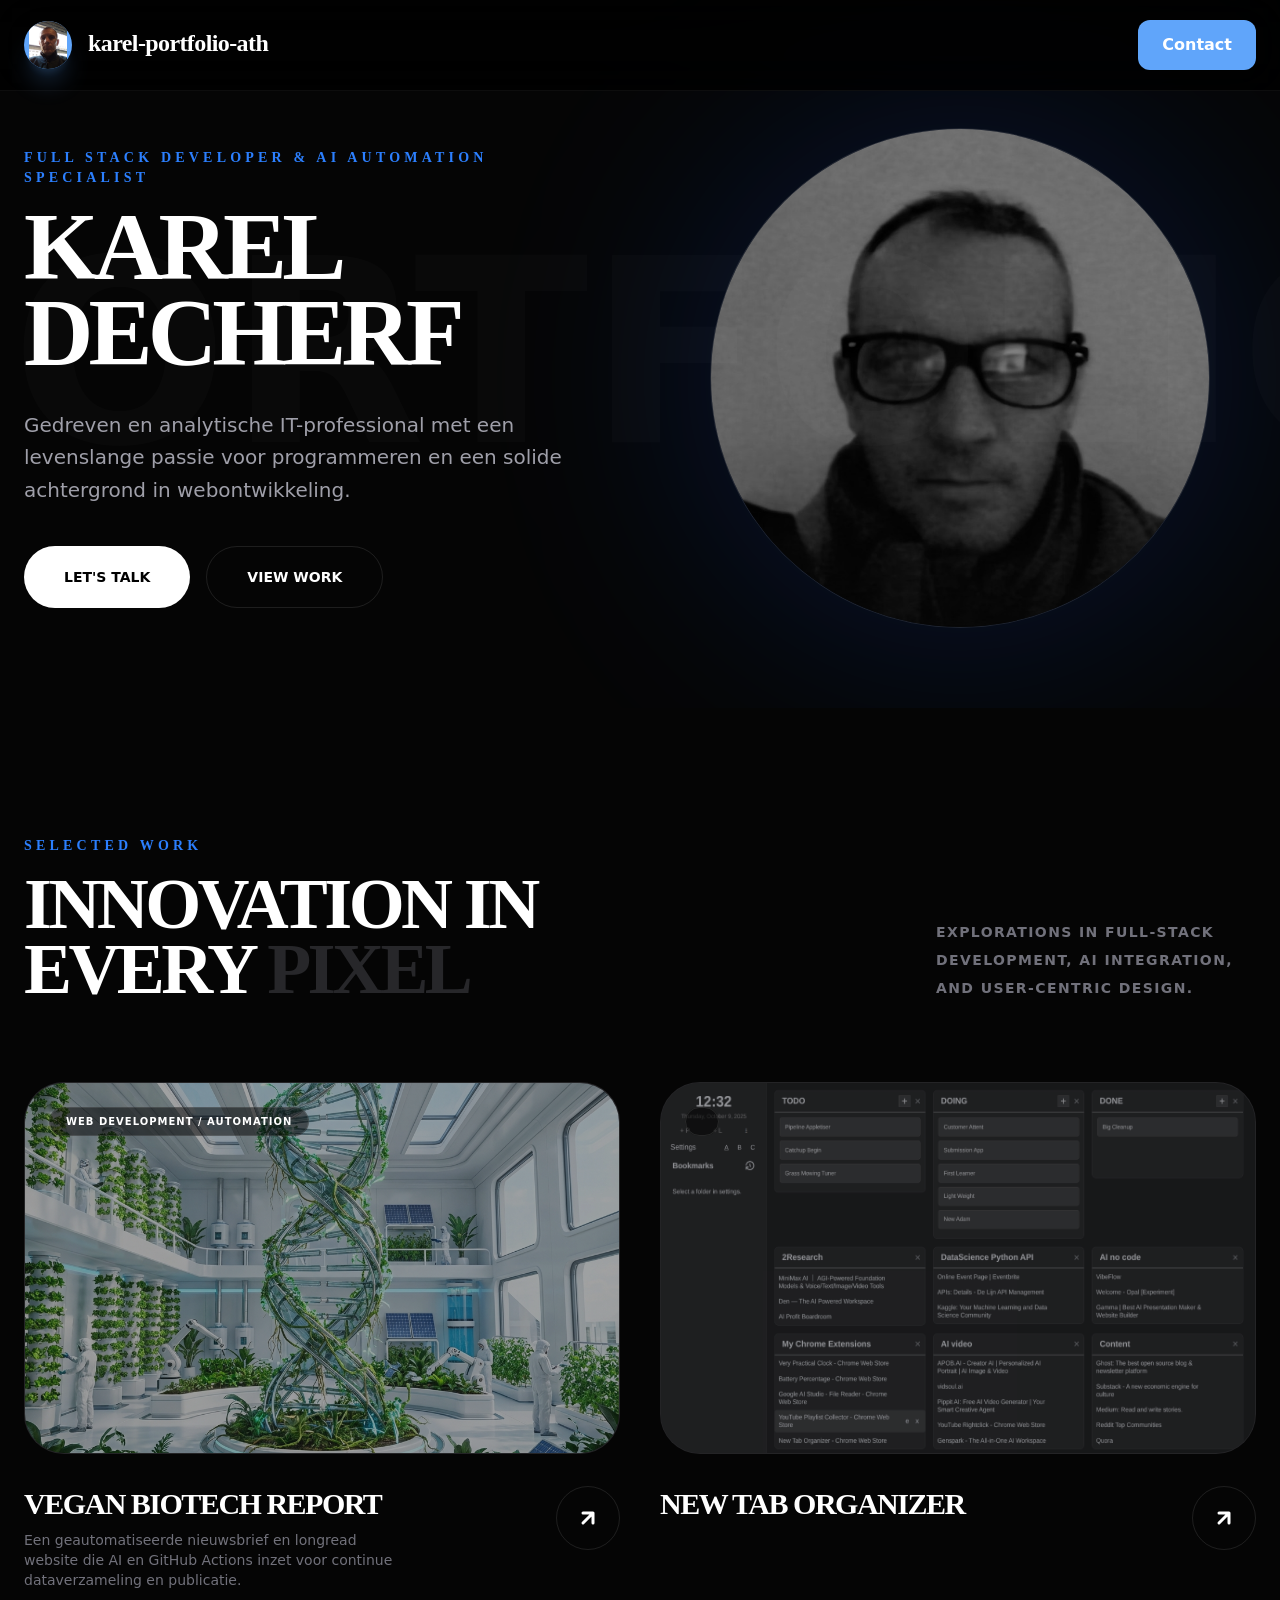
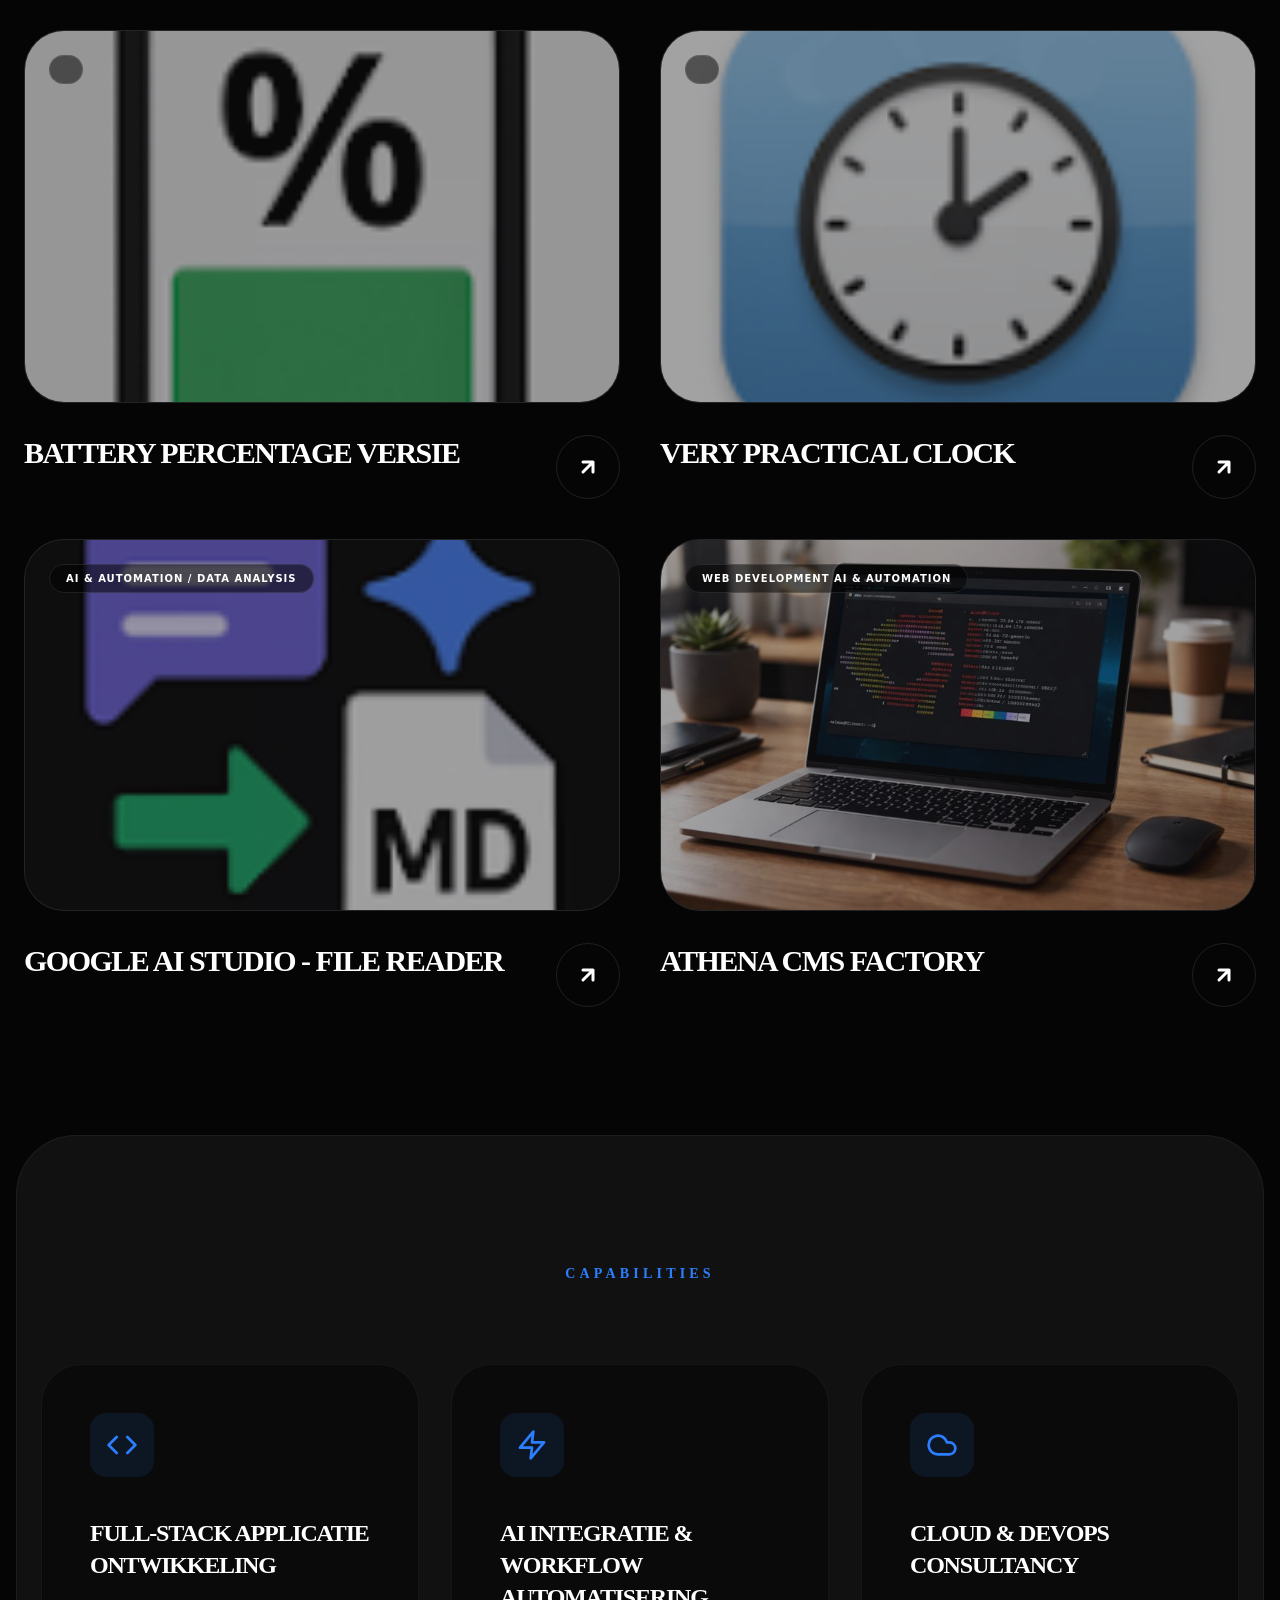
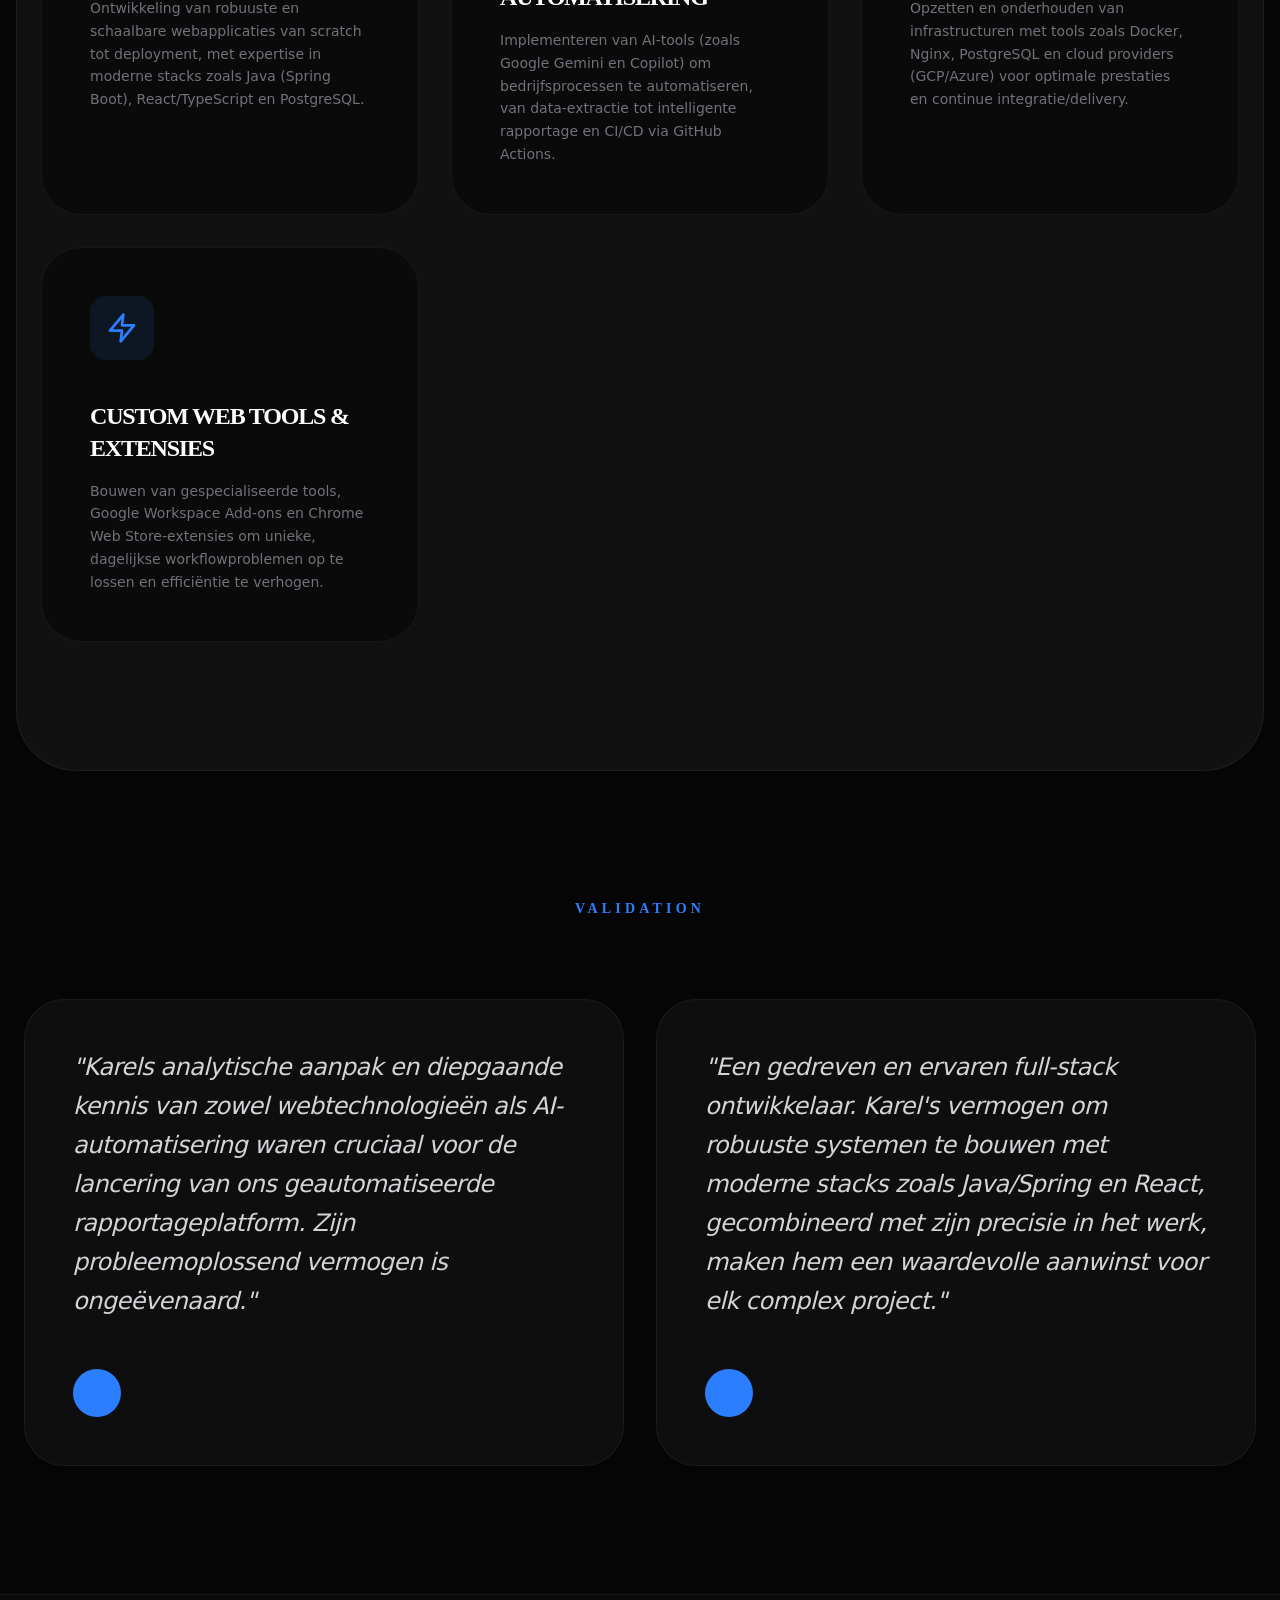
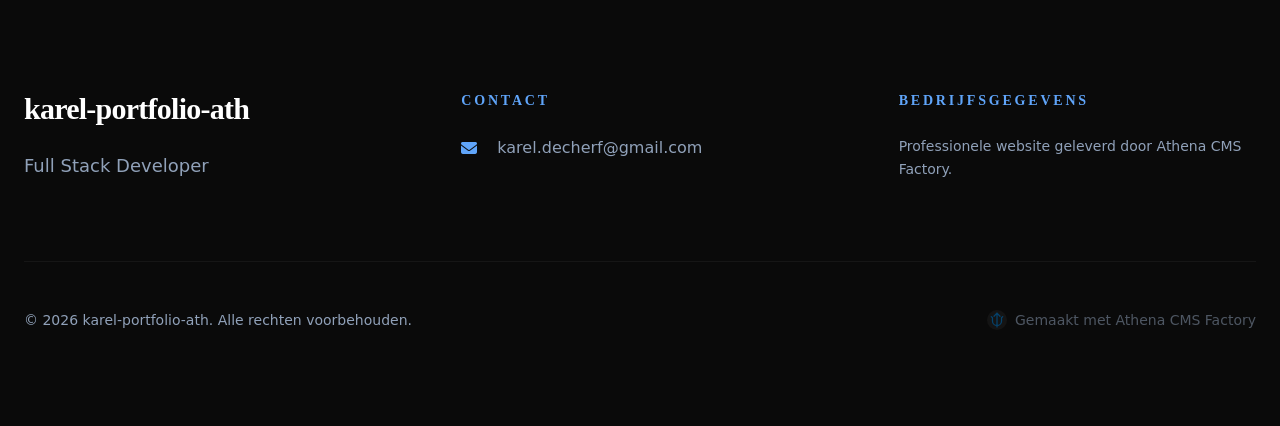
==== index.html @ 74ac5be5 "deploy: 90c59e124deb493277c87a1e7ae7afb0caaaf7ea" ====
<!DOCTYPE html>
<html lang="nl">
  <head>
    <meta charset="UTF-8" />
    <link rel="icon" type="image/svg+xml" href="./athena-icon.svg" />
    <meta name="viewport" content="width=device-width, initial-scale=1.0, maximum-scale=1.0, user-scalable=no" />
    <meta name="theme-color" content="#0f172a" />
    <meta name="mobile-web-app-capable" content="yes" />
    <meta name="apple-mobile-web-app-status-bar-style" content="black-translucent" />
    <link rel="apple-touch-icon" href="./athena-icon.svg" />
    <link rel="manifest" href="./manifest.json" />
    <!-- Font Awesome for Icons -->
    <link rel="stylesheet" href="https://cdnjs.cloudflare.com/ajax/libs/font-awesome/6.5.1/css/all.min.css" />
    <title>karel-portfolio-ath</title>
    <script type="module" crossorigin src="./assets/index-BrEk-Yyu.js"></script>
    <link rel="stylesheet" crossorigin href="./assets/index-DX4KPyQF.css">
  </head>
  <body>
    <div id="root"></div>
    <script>
      if ('serviceWorker' in navigator) {
        window.addEventListener('load', () => {
          navigator.serviceWorker.register('./sw.js').catch(err => console.log('SW registration failed: ', err));
        });
      }
    </script>
  </body>
</html>
---- assets/index-DX4KPyQF.css ----
@layer properties{@supports (((-webkit-hyphens:none)) and (not (margin-trim:inline))) or ((-moz-orient:inline) and (not (color:rgb(from red r g b)))){*,:before,:after,::backdrop{--tw-translate-x:0;--tw-translate-y:0;--tw-translate-z:0;--tw-rotate-x:initial;--tw-rotate-y:initial;--tw-rotate-z:initial;--tw-skew-x:initial;--tw-skew-y:initial;--tw-space-y-reverse:0;--tw-border-style:solid;--tw-leading:initial;--tw-font-weight:initial;--tw-tracking:initial;--tw-shadow:0 0 #0000;--tw-shadow-color:initial;--tw-shadow-alpha:100%;--tw-inset-shadow:0 0 #0000;--tw-inset-shadow-color:initial;--tw-inset-shadow-alpha:100%;--tw-ring-color:initial;--tw-ring-shadow:0 0 #0000;--tw-inset-ring-color:initial;--tw-inset-ring-shadow:0 0 #0000;--tw-ring-inset:initial;--tw-ring-offset-width:0px;--tw-ring-offset-color:#fff;--tw-ring-offset-shadow:0 0 #0000;--tw-outline-style:solid;--tw-blur:initial;--tw-brightness:initial;--tw-contrast:initial;--tw-grayscale:initial;--tw-hue-rotate:initial;--tw-invert:initial;--tw-opacity:initial;--tw-saturate:initial;--tw-sepia:initial;--tw-drop-shadow:initial;--tw-drop-shadow-color:initial;--tw-drop-shadow-alpha:100%;--tw-drop-shadow-size:initial;--tw-backdrop-blur:initial;--tw-backdrop-brightness:initial;--tw-backdrop-contrast:initial;--tw-backdrop-grayscale:initial;--tw-backdrop-hue-rotate:initial;--tw-backdrop-invert:initial;--tw-backdrop-opacity:initial;--tw-backdrop-saturate:initial;--tw-backdrop-sepia:initial;--tw-duration:initial;--tw-ease:initial;--tw-scale-x:1;--tw-scale-y:1;--tw-scale-z:1}}}@layer theme{:root,:host{--font-sans:"Inter",ui-sans-serif,system-ui,sans-serif;--font-serif:"Playfair Display",ui-serif,Georgia,serif;--font-mono:ui-monospace,SFMono-Regular,Menlo,Monaco,Consolas,"Liberation Mono","Courier New",monospace;--color-red-50:oklch(97.1% .013 17.38);--color-red-500:oklch(63.7% .237 25.331);--color-red-900:oklch(39.6% .141 25.723);--color-amber-500:oklch(76.9% .188 70.08);--color-green-500:oklch(72.3% .219 149.579);--color-blue-50:oklch(97% .014 254.604);--color-blue-100:oklch(93.2% .032 255.585);--color-blue-200:oklch(88.2% .059 254.128);--color-blue-400:oklch(70.7% .165 254.624);--color-blue-500:oklch(62.3% .214 259.815);--color-blue-600:oklch(54.6% .245 262.881);--color-blue-700:oklch(48.8% .243 264.376);--color-blue-800:oklch(42.4% .199 265.638);--color-blue-900:oklch(37.9% .146 265.522);--color-slate-50:oklch(98.4% .003 247.858);--color-slate-100:oklch(96.8% .007 247.896);--color-slate-200:oklch(92.9% .013 255.508);--color-slate-300:oklch(86.9% .022 252.894);--color-slate-400:oklch(70.4% .04 256.788);--color-slate-500:oklch(55.4% .046 257.417);--color-slate-600:oklch(44.6% .043 257.281);--color-slate-700:oklch(37.2% .044 257.287);--color-slate-800:oklch(27.9% .041 260.031);--color-slate-900:oklch(20.8% .042 265.755);--color-zinc-300:oklch(87.1% .006 286.286);--color-zinc-400:oklch(70.5% .015 286.067);--color-zinc-500:oklch(55.2% .016 285.938);--color-zinc-800:oklch(27.4% .006 286.033);--color-zinc-900:oklch(21% .006 285.885);--color-black:#000;--color-white:#fff;--spacing:.25rem;--container-xs:20rem;--container-sm:24rem;--container-md:28rem;--container-xl:36rem;--container-2xl:42rem;--container-3xl:48rem;--container-5xl:64rem;--container-6xl:72rem;--container-7xl:80rem;--text-xs:.75rem;--text-xs--line-height:calc(1/.75);--text-sm:.875rem;--text-sm--line-height:calc(1.25/.875);--text-lg:1.125rem;--text-lg--line-height:calc(1.75/1.125);--text-xl:1.25rem;--text-xl--line-height:calc(1.75/1.25);--text-2xl:1.5rem;--text-2xl--line-height:calc(2/1.5);--text-3xl:1.875rem;--text-3xl--line-height: 1.2 ;--text-4xl:2.25rem;--text-4xl--line-height:calc(2.5/2.25);--text-5xl:3rem;--text-5xl--line-height:1;--text-6xl:3.75rem;--text-6xl--line-height:1;--text-7xl:4.5rem;--text-7xl--line-height:1;--text-8xl:6rem;--text-8xl--line-height:1;--font-weight-light:300;--font-weight-medium:500;--font-weight-semibold:600;--font-weight-bold:700;--font-weight-black:900;--tracking-tighter:-.05em;--tracking-tight:-.025em;--tracking-wider:.05em;--tracking-widest:.1em;--leading-tight:1.25;--leading-relaxed:1.625;--leading-loose:2;--radius-sm:.25rem;--radius-lg:.5rem;--radius-xl:.75rem;--radius-2xl:1rem;--radius-3xl:1.5rem;--drop-shadow-lg:0 4px 4px #00000026;--drop-shadow-2xl:0 25px 25px #00000026;--ease-out:cubic-bezier(0,0,.2,1);--animate-pulse:pulse 2s cubic-bezier(.4,0,.6,1)infinite;--blur-sm:8px;--blur-md:12px;--blur-xl:24px;--blur-2xl:40px;--default-transition-duration:.15s;--default-transition-timing-function:cubic-bezier(.4,0,.2,1);--default-font-family:var(--font-sans);--default-mono-font-family:var(--font-mono);--color-primary:#0f172a;--color-secondary:#64748b;--color-accent:#3b82f6;--color-button-bg:#3b82f6;--color-card-bg:#fff;--color-header-bg:#fff;--color-background:#fff;--color-surface:#f8fafc;--color-text:#1e293b;--color-heading:#0f172a;--color-title:#0f172a;--radius-custom:1rem;--shadow-main:0 4px 20px -2px #0000000d;--animate-reveal:reveal .8s cubic-bezier(.2,.8,.2,1)forwards}}@layer base{*,:after,:before,::backdrop{box-sizing:border-box;border:0 solid;margin:0;padding:0}::file-selector-button{box-sizing:border-box;border:0 solid;margin:0;padding:0}html,:host{-webkit-text-size-adjust:100%;-moz-tab-size:4;tab-size:4;line-height:1.5;font-family:var(--default-font-family,ui-sans-serif,system-ui,sans-serif,"Apple Color Emoji","Segoe UI Emoji","Segoe UI Symbol","Noto Color Emoji");font-feature-settings:var(--default-font-feature-settings,normal);font-variation-settings:var(--default-font-variation-settings,normal);-webkit-tap-highlight-color:transparent}hr{height:0;color:inherit;border-top-width:1px}abbr:where([title]){-webkit-text-decoration:underline dotted;text-decoration:underline dotted}h1,h2,h3,h4,h5,h6{font-size:inherit;font-weight:inherit}a{color:inherit;-webkit-text-decoration:inherit;text-decoration:inherit}b,strong{font-weight:bolder}code,kbd,samp,pre{font-family:var(--default-mono-font-family,ui-monospace,SFMono-Regular,Menlo,Monaco,Consolas,"Liberation Mono","Courier New",monospace);font-feature-settings:var(--default-mono-font-feature-settings,normal);font-variation-settings:var(--default-mono-font-variation-settings,normal);font-size:1em}small{font-size:80%}sub,sup{vertical-align:baseline;font-size:75%;line-height:0;position:relative}sub{bottom:-.25em}sup{top:-.5em}table{text-indent:0;border-color:inherit;border-collapse:collapse}:-moz-focusring{outline:auto}progress{vertical-align:baseline}summary{display:list-item}ol,ul,menu{list-style:none}img,svg,video,canvas,audio,iframe,embed,object{vertical-align:middle;display:block}img,video{max-width:100%;height:auto}button,input,select,optgroup,textarea{font:inherit;font-feature-settings:inherit;font-variation-settings:inherit;letter-spacing:inherit;color:inherit;opacity:1;background-color:#0000;border-radius:0}::file-selector-button{font:inherit;font-feature-settings:inherit;font-variation-settings:inherit;letter-spacing:inherit;color:inherit;opacity:1;background-color:#0000;border-radius:0}:where(select:is([multiple],[size])) optgroup{font-weight:bolder}:where(select:is([multiple],[size])) optgroup option{padding-inline-start:20px}::file-selector-button{margin-inline-end:4px}::placeholder{opacity:1}@supports (not ((-webkit-appearance:-apple-pay-button))) or (contain-intrinsic-size:1px){::placeholder{color:currentColor}@supports (color:color-mix(in lab,red,red)){::placeholder{color:color-mix(in oklab,currentcolor 50%,transparent)}}}textarea{resize:vertical}::-webkit-search-decoration{-webkit-appearance:none}::-webkit-date-and-time-value{min-height:1lh;text-align:inherit}::-webkit-datetime-edit{display:inline-flex}::-webkit-datetime-edit-fields-wrapper{padding:0}::-webkit-datetime-edit{padding-block:0}::-webkit-datetime-edit-year-field{padding-block:0}::-webkit-datetime-edit-month-field{padding-block:0}::-webkit-datetime-edit-day-field{padding-block:0}::-webkit-datetime-edit-hour-field{padding-block:0}::-webkit-datetime-edit-minute-field{padding-block:0}::-webkit-datetime-edit-second-field{padding-block:0}::-webkit-datetime-edit-millisecond-field{padding-block:0}::-webkit-datetime-edit-meridiem-field{padding-block:0}::-webkit-calendar-picker-indicator{line-height:1}:-moz-ui-invalid{box-shadow:none}button,input:where([type=button],[type=reset],[type=submit]){-webkit-appearance:button;-moz-appearance:button;appearance:button}::file-selector-button{-webkit-appearance:button;-moz-appearance:button;appearance:button}::-webkit-inner-spin-button{height:auto}::-webkit-outer-spin-button{height:auto}[hidden]:where(:not([hidden=until-found])){display:none!important}:root{color-scheme:light;scroll-behavior:smooth;--color-primary:#0f172a;--color-heading:#0f172a;--color-title:#0f172a;--color-accent:#3b82f6;--color-button-bg:#3b82f6;--color-card-bg:#fff;--color-header-bg:#fff;--color-surface:#fff;--color-background:#fff;--color-text:#1e293b;--radius-custom:1rem;--shadow-main:0 4px 20px -2px #0000000d}:root.dark{color-scheme:dark;--color-primary:#fff;--color-heading:#fff;--color-title:#fff;--color-accent:#60a5fa;--color-button-bg:#60a5fa;--color-card-bg:#1e293b;--color-header-bg:#0f172a;--color-surface:#1e293b;--color-background:#0f172a;--color-text:#f8fafc;--shadow-main:0 10px 40px #0000004d}body{background-color:var(--color-background);color:var(--color-text);font-family:var(--font-sans);-webkit-font-smoothing:antialiased;line-height:1.6}h1{color:var(--color-title);font-family:var(--font-serif);--tw-tracking:var(--tracking-tight);letter-spacing:var(--tracking-tight);font-weight:700;line-height:1.2}h2,h3,h4{color:var(--color-heading);font-family:var(--font-serif);--tw-tracking:var(--tracking-tight);letter-spacing:var(--tracking-tight);font-weight:700;line-height:1.2}@starting-style{section{opacity:0;transform:translateY(20px)}}section{transition:opacity .8s,transform .8s}img{object-fit:cover;border-radius:var(--radius-custom);max-width:100%;height:auto}button{cursor:pointer}}@layer components{.btn-primary{padding-inline:calc(var(--spacing)*6);padding-block:calc(var(--spacing)*3);--tw-font-weight:var(--font-weight-semibold);font-weight:var(--font-weight-semibold);color:var(--color-white);--tw-shadow:0 20px 25px -5px var(--tw-shadow-color,#0000001a),0 8px 10px -6px var(--tw-shadow-color,#0000001a);box-shadow:var(--tw-inset-shadow),var(--tw-inset-ring-shadow),var(--tw-ring-offset-shadow),var(--tw-ring-shadow),var(--tw-shadow);transition-property:all;transition-timing-function:var(--tw-ease,var(--default-transition-timing-function));transition-duration:var(--tw-duration,var(--default-transition-duration));border-radius:3.40282e38px}@media(hover:hover){.btn-primary:hover{--tw-scale-x:105%;--tw-scale-y:105%;--tw-scale-z:105%;scale:var(--tw-scale-x)var(--tw-scale-y)}}.btn-primary:active{--tw-scale-x:95%;--tw-scale-y:95%;--tw-scale-z:95%;scale:var(--tw-scale-x)var(--tw-scale-y)}.btn-primary{background-color:var(--color-button-bg);box-shadow:0 8px 30px #0000001a}.card{border-radius:var(--radius-3xl);border-style:var(--tw-border-style);border-width:1px;border-color:var(--color-slate-100);padding:calc(var(--spacing)*6);--tw-shadow:var(--shadow-main);box-shadow:var(--tw-inset-shadow),var(--tw-inset-ring-shadow),var(--tw-ring-offset-shadow),var(--tw-ring-shadow),var(--tw-shadow);transition-property:transform,translate,scale,rotate;transition-timing-function:var(--tw-ease,var(--default-transition-timing-function));transition-duration:var(--tw-duration,var(--default-transition-duration))}@media(hover:hover){.card:hover{--tw-translate-y:calc(var(--spacing)*-1);translate:var(--tw-translate-x)var(--tw-translate-y)}}.card{background-color:var(--color-card-bg)}.badge{background-color:#3b82f61a;border-radius:3.40282e38px}@supports (color:color-mix(in lab,red,red)){.badge{background-color:color-mix(in oklab,var(--color-accent)10%,transparent)}}.badge{padding-inline:calc(var(--spacing)*3);padding-block:calc(var(--spacing)*1);font-size:var(--text-xs);line-height:var(--tw-leading,var(--text-xs--line-height));--tw-font-weight:var(--font-weight-bold);font-weight:var(--font-weight-bold);--tw-tracking:var(--tracking-widest);letter-spacing:var(--tracking-widest);color:var(--color-accent);text-transform:uppercase}.cart-overlay-backdrop{inset:calc(var(--spacing)*0);z-index:2000;background-color:#000000b3;justify-content:flex-end;display:flex;position:fixed}@supports (color:color-mix(in lab,red,red)){.cart-overlay-backdrop{background-color:color-mix(in oklab,var(--color-black)70%,transparent)}}.cart-overlay-backdrop{--tw-backdrop-blur:blur(var(--blur-sm));-webkit-backdrop-filter:var(--tw-backdrop-blur,)var(--tw-backdrop-brightness,)var(--tw-backdrop-contrast,)var(--tw-backdrop-grayscale,)var(--tw-backdrop-hue-rotate,)var(--tw-backdrop-invert,)var(--tw-backdrop-opacity,)var(--tw-backdrop-saturate,)var(--tw-backdrop-sepia,);backdrop-filter:var(--tw-backdrop-blur,)var(--tw-backdrop-brightness,)var(--tw-backdrop-contrast,)var(--tw-backdrop-grayscale,)var(--tw-backdrop-hue-rotate,)var(--tw-backdrop-invert,)var(--tw-backdrop-opacity,)var(--tw-backdrop-saturate,)var(--tw-backdrop-sepia,)}.cart-overlay{background-color:var(--color-background);width:100%;height:100%;max-width:var(--container-md);padding:calc(var(--spacing)*8);--tw-shadow:0 25px 50px -12px var(--tw-shadow-color,#00000040);box-shadow:var(--tw-inset-shadow),var(--tw-inset-ring-shadow),var(--tw-ring-offset-shadow),var(--tw-ring-shadow),var(--tw-shadow);flex-direction:column;animation:.3s ease-out slideIn;display:flex}@keyframes slideIn{0%{transform:translate(100%)}to{transform:translate(0)}}.cart-item{border-bottom-style:var(--tw-border-style);border-bottom-width:1px;border-color:var(--color-slate-100);padding-block:calc(var(--spacing)*4);justify-content:space-between;align-items:center;display:flex}.checkout-btn{border-radius:var(--radius-2xl);background-color:var(--color-accent);width:100%;padding-block:calc(var(--spacing)*4);--tw-font-weight:var(--font-weight-bold);font-weight:var(--font-weight-bold);color:var(--color-white);--tw-shadow:0 20px 25px -5px var(--tw-shadow-color,#0000001a),0 8px 10px -6px var(--tw-shadow-color,#0000001a);box-shadow:var(--tw-inset-shadow),var(--tw-inset-ring-shadow),var(--tw-ring-offset-shadow),var(--tw-ring-shadow),var(--tw-shadow);--tw-shadow-color:#3b82f633}@supports (color:color-mix(in lab,red,red)){.checkout-btn{--tw-shadow-color:color-mix(in oklab,color-mix(in oklab,var(--color-accent)20%,transparent)var(--tw-shadow-alpha),transparent)}}.checkout-btn{transition-property:transform,translate,scale,rotate;transition-timing-function:var(--tw-ease,var(--default-transition-timing-function));transition-duration:var(--tw-duration,var(--default-transition-duration))}@media(hover:hover){.checkout-btn:hover{scale:1.02}}}@layer utilities{.pointer-events-auto{pointer-events:auto}.pointer-events-none{pointer-events:none}.visible{visibility:visible}.absolute{position:absolute}.fixed{position:fixed}.relative{position:relative}.inset-0{inset:calc(var(--spacing)*0)}.top-0{top:calc(var(--spacing)*0)}.top-1\/2{top:50%}.top-4{top:calc(var(--spacing)*4)}.top-6{top:calc(var(--spacing)*6)}.top-8{top:calc(var(--spacing)*8)}.right-0{right:calc(var(--spacing)*0)}.right-4{right:calc(var(--spacing)*4)}.right-8{right:calc(var(--spacing)*8)}.bottom-0{bottom:calc(var(--spacing)*0)}.left-0{left:calc(var(--spacing)*0)}.left-1\/2{left:50%}.left-6{left:calc(var(--spacing)*6)}.z-0{z-index:0}.z-10{z-index:10}.z-20{z-index:20}.z-30{z-index:30}.z-40{z-index:40}.z-50{z-index:50}.z-\[100\]{z-index:100}.z-\[200\]{z-index:200}.z-\[1000\]{z-index:1000}.z-\[2000\]{z-index:2000}.order-1{order:1}.order-2{order:2}.container{width:100%}@media(min-width:40rem){.container{max-width:40rem}}@media(min-width:48rem){.container{max-width:48rem}}@media(min-width:64rem){.container{max-width:64rem}}@media(min-width:80rem){.container{max-width:80rem}}@media(min-width:96rem){.container{max-width:96rem}}.m-4{margin:calc(var(--spacing)*4)}.mx-4{margin-inline:calc(var(--spacing)*4)}.mx-auto{margin-inline:auto}.-mt-64{margin-top:calc(var(--spacing)*-64)}.mt-1{margin-top:calc(var(--spacing)*1)}.mt-2{margin-top:calc(var(--spacing)*2)}.mt-4{margin-top:calc(var(--spacing)*4)}.mt-6{margin-top:calc(var(--spacing)*6)}.mt-auto{margin-top:auto}.-mr-64{margin-right:calc(var(--spacing)*-64)}.mr-2{margin-right:calc(var(--spacing)*2)}.-mb-48{margin-bottom:calc(var(--spacing)*-48)}.mb-0{margin-bottom:calc(var(--spacing)*0)}.mb-1{margin-bottom:calc(var(--spacing)*1)}.mb-2{margin-bottom:calc(var(--spacing)*2)}.mb-4{margin-bottom:calc(var(--spacing)*4)}.mb-6{margin-bottom:calc(var(--spacing)*6)}.mb-8{margin-bottom:calc(var(--spacing)*8)}.mb-10{margin-bottom:calc(var(--spacing)*10)}.mb-12{margin-bottom:calc(var(--spacing)*12)}.mb-20{margin-bottom:calc(var(--spacing)*20)}.mb-24{margin-bottom:calc(var(--spacing)*24)}.-ml-48{margin-left:calc(var(--spacing)*-48)}.ml-1{margin-left:calc(var(--spacing)*1)}.ml-2{margin-left:calc(var(--spacing)*2)}.block{display:block}.contents{display:contents}.flex{display:flex}.grid{display:grid}.hidden{display:none}.inline-block{display:inline-block}.inline-flex{display:inline-flex}.table{display:table}.aspect-\[16\/10\]{aspect-ratio:16/10}.aspect-square{aspect-ratio:1}.h-1{height:calc(var(--spacing)*1)}.h-2{height:calc(var(--spacing)*2)}.h-3{height:calc(var(--spacing)*3)}.h-5{height:calc(var(--spacing)*5)}.h-8{height:calc(var(--spacing)*8)}.h-10{height:calc(var(--spacing)*10)}.h-12{height:calc(var(--spacing)*12)}.h-16{height:calc(var(--spacing)*16)}.h-24{height:calc(var(--spacing)*24)}.h-48{height:calc(var(--spacing)*48)}.h-72{height:calc(var(--spacing)*72)}.h-96{height:calc(var(--spacing)*96)}.h-\[90vh\]{height:90vh}.h-\[500px\]{height:500px}.h-full{height:100%}.max-h-\[50vh\]{max-height:50vh}.max-h-\[80vh\]{max-height:80vh}.max-h-\[90vh\]{max-height:90vh}.min-h-full{min-height:100%}.min-h-screen{min-height:100vh}.w-3{width:calc(var(--spacing)*3)}.w-5{width:calc(var(--spacing)*5)}.w-8{width:calc(var(--spacing)*8)}.w-10{width:calc(var(--spacing)*10)}.w-12{width:calc(var(--spacing)*12)}.w-16{width:calc(var(--spacing)*16)}.w-20{width:calc(var(--spacing)*20)}.w-32{width:calc(var(--spacing)*32)}.w-72{width:calc(var(--spacing)*72)}.w-96{width:calc(var(--spacing)*96)}.w-\[500px\]{width:500px}.w-full{width:100%}.max-w-2xl{max-width:var(--container-2xl)}.max-w-3xl{max-width:var(--container-3xl)}.max-w-5xl{max-width:var(--container-5xl)}.max-w-6xl{max-width:var(--container-6xl)}.max-w-7xl{max-width:var(--container-7xl)}.max-w-md{max-width:var(--container-md)}.max-w-sm{max-width:var(--container-sm)}.max-w-xl{max-width:var(--container-xl)}.max-w-xs{max-width:var(--container-xs)}.flex-1{flex:1}.flex-grow{flex-grow:1}.-translate-x-1\/2{--tw-translate-x: -50% ;translate:var(--tw-translate-x)var(--tw-translate-y)}.translate-x-0{--tw-translate-x:calc(var(--spacing)*0);translate:var(--tw-translate-x)var(--tw-translate-y)}.-translate-y-1\/2{--tw-translate-y: -50% ;translate:var(--tw-translate-x)var(--tw-translate-y)}.transform{transform:var(--tw-rotate-x,)var(--tw-rotate-y,)var(--tw-rotate-z,)var(--tw-skew-x,)var(--tw-skew-y,)}.animate-pulse{animation:var(--animate-pulse)}.animate-reveal{animation:var(--animate-reveal)}.cursor-not-allowed{cursor:not-allowed}.cursor-pointer{cursor:pointer}.grid-cols-1{grid-template-columns:repeat(1,minmax(0,1fr))}.flex-col{flex-direction:column}.flex-wrap{flex-wrap:wrap}.items-center{align-items:center}.items-end{align-items:flex-end}.items-start{align-items:flex-start}.justify-between{justify-content:space-between}.justify-center{justify-content:center}.justify-end{justify-content:flex-end}.gap-2{gap:calc(var(--spacing)*2)}.gap-3{gap:calc(var(--spacing)*3)}.gap-4{gap:calc(var(--spacing)*4)}.gap-6{gap:calc(var(--spacing)*6)}.gap-8{gap:calc(var(--spacing)*8)}.gap-10{gap:calc(var(--spacing)*10)}.gap-12{gap:calc(var(--spacing)*12)}.gap-16{gap:calc(var(--spacing)*16)}.gap-20{gap:calc(var(--spacing)*20)}:where(.space-y-1>:not(:last-child)){--tw-space-y-reverse:0;margin-block-start:calc(calc(var(--spacing)*1)*var(--tw-space-y-reverse));margin-block-end:calc(calc(var(--spacing)*1)*calc(1 - var(--tw-space-y-reverse)))}:where(.space-y-2>:not(:last-child)){--tw-space-y-reverse:0;margin-block-start:calc(calc(var(--spacing)*2)*var(--tw-space-y-reverse));margin-block-end:calc(calc(var(--spacing)*2)*calc(1 - var(--tw-space-y-reverse)))}:where(.space-y-4>:not(:last-child)){--tw-space-y-reverse:0;margin-block-start:calc(calc(var(--spacing)*4)*var(--tw-space-y-reverse));margin-block-end:calc(calc(var(--spacing)*4)*calc(1 - var(--tw-space-y-reverse)))}:where(.space-y-6>:not(:last-child)){--tw-space-y-reverse:0;margin-block-start:calc(calc(var(--spacing)*6)*var(--tw-space-y-reverse));margin-block-end:calc(calc(var(--spacing)*6)*calc(1 - var(--tw-space-y-reverse)))}:where(.space-y-8>:not(:last-child)){--tw-space-y-reverse:0;margin-block-start:calc(calc(var(--spacing)*8)*var(--tw-space-y-reverse));margin-block-end:calc(calc(var(--spacing)*8)*calc(1 - var(--tw-space-y-reverse)))}.self-start{align-self:flex-start}.overflow-hidden{overflow:hidden}.overflow-y-auto{overflow-y:auto}.rounded{border-radius:.25rem}.rounded-2xl{border-radius:var(--radius-2xl)}.rounded-3xl{border-radius:var(--radius-3xl)}.rounded-\[2rem\]{border-radius:2rem}.rounded-\[3rem\]{border-radius:3rem}.rounded-\[4rem\]{border-radius:4rem}.rounded-\[40px\]{border-radius:40px}.rounded-\[60px\]{border-radius:60px}.rounded-full{border-radius:3.40282e38px}.rounded-lg{border-radius:var(--radius-lg)}.rounded-sm{border-radius:var(--radius-sm)}.rounded-xl{border-radius:var(--radius-xl)}.border{border-style:var(--tw-border-style);border-width:1px}.border-2{border-style:var(--tw-border-style);border-width:2px}.border-4{border-style:var(--tw-border-style);border-width:4px}.border-t{border-top-style:var(--tw-border-style);border-top-width:1px}.border-r{border-right-style:var(--tw-border-style);border-right-width:1px}.border-b{border-bottom-style:var(--tw-border-style);border-bottom-width:1px}.border-l{border-left-style:var(--tw-border-style);border-left-width:1px}.border-blue-100{border-color:var(--color-blue-100)}.border-blue-200{border-color:var(--color-blue-200)}.border-slate-100{border-color:var(--color-slate-100)}.border-slate-200{border-color:var(--color-slate-200)}.border-transparent{border-color:#0000}.border-white\/5{border-color:#ffffff0d}@supports (color:color-mix(in lab,red,red)){.border-white\/5{border-color:color-mix(in oklab,var(--color-white)5%,transparent)}}.border-white\/10{border-color:#ffffff1a}@supports (color:color-mix(in lab,red,red)){.border-white\/10{border-color:color-mix(in oklab,var(--color-white)10%,transparent)}}.border-white\/20{border-color:#fff3}@supports (color:color-mix(in lab,red,red)){.border-white\/20{border-color:color-mix(in oklab,var(--color-white)20%,transparent)}}.bg-\[\#0a0a0a\]{background-color:#0a0a0a}.bg-\[\#050505\]{background-color:#050505}.bg-\[var\(--color-background\)\]{background-color:var(--color-background)}.bg-\[var\(--color-button-bg\)\]{background-color:var(--color-button-bg)}.bg-\[var\(--color-primary\)\]{background-color:var(--color-primary)}.bg-accent{background-color:var(--color-accent)}.bg-accent\/10{background-color:#3b82f61a}@supports (color:color-mix(in lab,red,red)){.bg-accent\/10{background-color:color-mix(in oklab,var(--color-accent)10%,transparent)}}.bg-accent\/20{background-color:#3b82f633}@supports (color:color-mix(in lab,red,red)){.bg-accent\/20{background-color:color-mix(in oklab,var(--color-accent)20%,transparent)}}.bg-background{background-color:var(--color-background)}.bg-black\/5{background-color:#0000000d}@supports (color:color-mix(in lab,red,red)){.bg-black\/5{background-color:color-mix(in oklab,var(--color-black)5%,transparent)}}.bg-black\/40{background-color:#0006}@supports (color:color-mix(in lab,red,red)){.bg-black\/40{background-color:color-mix(in oklab,var(--color-black)40%,transparent)}}.bg-black\/50{background-color:#00000080}@supports (color:color-mix(in lab,red,red)){.bg-black\/50{background-color:color-mix(in oklab,var(--color-black)50%,transparent)}}.bg-black\/80{background-color:#000c}@supports (color:color-mix(in lab,red,red)){.bg-black\/80{background-color:color-mix(in oklab,var(--color-black)80%,transparent)}}.bg-black\/90{background-color:#000000e6}@supports (color:color-mix(in lab,red,red)){.bg-black\/90{background-color:color-mix(in oklab,var(--color-black)90%,transparent)}}.bg-blue-50{background-color:var(--color-blue-50)}.bg-blue-500{background-color:var(--color-blue-500)}.bg-blue-500\/0{background-color:#0000}@supports (color:color-mix(in lab,red,red)){.bg-blue-500\/0{background-color:color-mix(in oklab,var(--color-blue-500)0%,transparent)}}.bg-blue-500\/10{background-color:#3080ff1a}@supports (color:color-mix(in lab,red,red)){.bg-blue-500\/10{background-color:color-mix(in oklab,var(--color-blue-500)10%,transparent)}}.bg-blue-600{background-color:var(--color-blue-600)}.bg-blue-600\/40{background-color:#155dfc66}@supports (color:color-mix(in lab,red,red)){.bg-blue-600\/40{background-color:color-mix(in oklab,var(--color-blue-600)40%,transparent)}}.bg-green-500{background-color:var(--color-green-500)}.bg-primary{background-color:var(--color-primary)}.bg-red-500{background-color:var(--color-red-500)}.bg-slate-50{background-color:var(--color-slate-50)}.bg-slate-100{background-color:var(--color-slate-100)}.bg-slate-200{background-color:var(--color-slate-200)}.bg-slate-300{background-color:var(--color-slate-300)}.bg-slate-900{background-color:var(--color-slate-900)}.bg-surface{background-color:var(--color-surface)}.bg-transparent{background-color:#0000}.bg-white{background-color:var(--color-white)}.bg-white\/5{background-color:#ffffff0d}@supports (color:color-mix(in lab,red,red)){.bg-white\/5{background-color:color-mix(in oklab,var(--color-white)5%,transparent)}}.bg-white\/90{background-color:#ffffffe6}@supports (color:color-mix(in lab,red,red)){.bg-white\/90{background-color:color-mix(in oklab,var(--color-white)90%,transparent)}}.bg-white\/95{background-color:#fffffff2}@supports (color:color-mix(in lab,red,red)){.bg-white\/95{background-color:color-mix(in oklab,var(--color-white)95%,transparent)}}.bg-zinc-900{background-color:var(--color-zinc-900)}.bg-zinc-900\/50{background-color:#18181b80}@supports (color:color-mix(in lab,red,red)){.bg-zinc-900\/50{background-color:color-mix(in oklab,var(--color-zinc-900)50%,transparent)}}.object-contain{object-fit:contain}.object-cover{object-fit:cover}.p-1{padding:calc(var(--spacing)*1)}.p-2{padding:calc(var(--spacing)*2)}.p-3{padding:calc(var(--spacing)*3)}.p-4{padding:calc(var(--spacing)*4)}.p-6{padding:calc(var(--spacing)*6)}.p-8{padding:calc(var(--spacing)*8)}.p-10{padding:calc(var(--spacing)*10)}.p-12{padding:calc(var(--spacing)*12)}.px-2{padding-inline:calc(var(--spacing)*2)}.px-3{padding-inline:calc(var(--spacing)*3)}.px-4{padding-inline:calc(var(--spacing)*4)}.px-6{padding-inline:calc(var(--spacing)*6)}.px-8{padding-inline:calc(var(--spacing)*8)}.px-10{padding-inline:calc(var(--spacing)*10)}.px-12{padding-inline:calc(var(--spacing)*12)}.py-1{padding-block:calc(var(--spacing)*1)}.py-2{padding-block:calc(var(--spacing)*2)}.py-3{padding-block:calc(var(--spacing)*3)}.py-4{padding-block:calc(var(--spacing)*4)}.py-5{padding-block:calc(var(--spacing)*5)}.py-6{padding-block:calc(var(--spacing)*6)}.py-8{padding-block:calc(var(--spacing)*8)}.py-20{padding-block:calc(var(--spacing)*20)}.py-24{padding-block:calc(var(--spacing)*24)}.py-32{padding-block:calc(var(--spacing)*32)}.pt-6{padding-top:calc(var(--spacing)*6)}.pt-10{padding-top:calc(var(--spacing)*10)}.pt-12{padding-top:calc(var(--spacing)*12)}.pt-32{padding-top:calc(var(--spacing)*32)}.pb-20{padding-bottom:calc(var(--spacing)*20)}.pl-1{padding-left:calc(var(--spacing)*1)}.text-center{text-align:center}.font-mono{font-family:var(--font-mono)}.font-serif{font-family:var(--font-serif)}.text-2xl{font-size:var(--text-2xl);line-height:var(--tw-leading,var(--text-2xl--line-height))}.text-3xl{font-size:var(--text-3xl);line-height:var(--tw-leading,var(--text-3xl--line-height))}.text-4xl{font-size:var(--text-4xl);line-height:var(--tw-leading,var(--text-4xl--line-height))}.text-5xl{font-size:var(--text-5xl);line-height:var(--tw-leading,var(--text-5xl--line-height))}.text-6xl{font-size:var(--text-6xl);line-height:var(--tw-leading,var(--text-6xl--line-height))}.text-lg{font-size:var(--text-lg);line-height:var(--tw-leading,var(--text-lg--line-height))}.text-sm{font-size:var(--text-sm);line-height:var(--tw-leading,var(--text-sm--line-height))}.text-xl{font-size:var(--text-xl);line-height:var(--tw-leading,var(--text-xl--line-height))}.text-xs{font-size:var(--text-xs);line-height:var(--tw-leading,var(--text-xs--line-height))}.text-\[10px\]{font-size:10px}.text-\[20vw\]{font-size:20vw}.leading-\[0\.9\]{--tw-leading:.9;line-height:.9}.leading-loose{--tw-leading:var(--leading-loose);line-height:var(--leading-loose)}.leading-none{--tw-leading:1;line-height:1}.leading-relaxed{--tw-leading:var(--leading-relaxed);line-height:var(--leading-relaxed)}.leading-tight{--tw-leading:var(--leading-tight);line-height:var(--leading-tight)}.font-black{--tw-font-weight:var(--font-weight-black);font-weight:var(--font-weight-black)}.font-bold{--tw-font-weight:var(--font-weight-bold);font-weight:var(--font-weight-bold)}.font-light{--tw-font-weight:var(--font-weight-light);font-weight:var(--font-weight-light)}.font-medium{--tw-font-weight:var(--font-weight-medium);font-weight:var(--font-weight-medium)}.tracking-\[0\.2em\]{--tw-tracking:.2em;letter-spacing:.2em}.tracking-\[0\.3em\]{--tw-tracking:.3em;letter-spacing:.3em}.tracking-\[0\.4em\]{--tw-tracking:.4em;letter-spacing:.4em}.tracking-\[0\.5em\]{--tw-tracking:.5em;letter-spacing:.5em}.tracking-tight{--tw-tracking:var(--tracking-tight);letter-spacing:var(--tracking-tight)}.tracking-tighter{--tw-tracking:var(--tracking-tighter);letter-spacing:var(--tracking-tighter)}.tracking-wider{--tw-tracking:var(--tracking-wider);letter-spacing:var(--tracking-wider)}.tracking-widest{--tw-tracking:var(--tracking-widest);letter-spacing:var(--tracking-widest)}.whitespace-nowrap{white-space:nowrap}.text-\[var\(--color-heading\)\]{color:var(--color-heading)}.text-accent{color:var(--color-accent)}.text-amber-500{color:var(--color-amber-500)}.text-black{color:var(--color-black)}.text-blue-500{color:var(--color-blue-500)}.text-blue-600{color:var(--color-blue-600)}.text-blue-900{color:var(--color-blue-900)}.text-primary{color:var(--color-primary)}.text-red-500{color:var(--color-red-500)}.text-secondary{color:var(--color-secondary)}.text-slate-300{color:var(--color-slate-300)}.text-slate-400{color:var(--color-slate-400)}.text-slate-500{color:var(--color-slate-500)}.text-slate-600{color:var(--color-slate-600)}.text-slate-700{color:var(--color-slate-700)}.text-slate-900{color:var(--color-slate-900)}.text-white{color:var(--color-white)}.text-white\/60{color:#fff9}@supports (color:color-mix(in lab,red,red)){.text-white\/60{color:color-mix(in oklab,var(--color-white)60%,transparent)}}.text-white\/70{color:#ffffffb3}@supports (color:color-mix(in lab,red,red)){.text-white\/70{color:color-mix(in oklab,var(--color-white)70%,transparent)}}.text-white\/90{color:#ffffffe6}@supports (color:color-mix(in lab,red,red)){.text-white\/90{color:color-mix(in oklab,var(--color-white)90%,transparent)}}.text-white\/\[0\.02\]{color:#ffffff05}@supports (color:color-mix(in lab,red,red)){.text-white\/\[0\.02\]{color:color-mix(in oklab,var(--color-white)2%,transparent)}}.text-zinc-300{color:var(--color-zinc-300)}.text-zinc-400{color:var(--color-zinc-400)}.text-zinc-500{color:var(--color-zinc-500)}.text-zinc-800{color:var(--color-zinc-800)}.capitalize{text-transform:capitalize}.uppercase{text-transform:uppercase}.italic{font-style:italic}.opacity-0{opacity:0}.opacity-20{opacity:.2}.opacity-40{opacity:.4}.opacity-50{opacity:.5}.opacity-60{opacity:.6}.opacity-80{opacity:.8}.shadow-2xl{--tw-shadow:0 25px 50px -12px var(--tw-shadow-color,#00000040);box-shadow:var(--tw-inset-shadow),var(--tw-inset-ring-shadow),var(--tw-ring-offset-shadow),var(--tw-ring-shadow),var(--tw-shadow)}.shadow-lg{--tw-shadow:0 10px 15px -3px var(--tw-shadow-color,#0000001a),0 4px 6px -4px var(--tw-shadow-color,#0000001a);box-shadow:var(--tw-inset-shadow),var(--tw-inset-ring-shadow),var(--tw-ring-offset-shadow),var(--tw-ring-shadow),var(--tw-shadow)}.shadow-sm{--tw-shadow:0 1px 3px 0 var(--tw-shadow-color,#0000001a),0 1px 2px -1px var(--tw-shadow-color,#0000001a);box-shadow:var(--tw-inset-shadow),var(--tw-inset-ring-shadow),var(--tw-ring-offset-shadow),var(--tw-ring-shadow),var(--tw-shadow)}.shadow-soft{--tw-shadow:var(--shadow-main);box-shadow:var(--tw-inset-shadow),var(--tw-inset-ring-shadow),var(--tw-ring-offset-shadow),var(--tw-ring-shadow),var(--tw-shadow)}.shadow-xl{--tw-shadow:0 20px 25px -5px var(--tw-shadow-color,#0000001a),0 8px 10px -6px var(--tw-shadow-color,#0000001a);box-shadow:var(--tw-inset-shadow),var(--tw-inset-ring-shadow),var(--tw-ring-offset-shadow),var(--tw-ring-shadow),var(--tw-shadow)}.shadow-accent\/20{--tw-shadow-color:#3b82f633}@supports (color:color-mix(in lab,red,red)){.shadow-accent\/20{--tw-shadow-color:color-mix(in oklab,color-mix(in oklab,var(--color-accent)20%,transparent)var(--tw-shadow-alpha),transparent)}}.shadow-accent\/50{--tw-shadow-color:#3b82f680}@supports (color:color-mix(in lab,red,red)){.shadow-accent\/50{--tw-shadow-color:color-mix(in oklab,color-mix(in oklab,var(--color-accent)50%,transparent)var(--tw-shadow-alpha),transparent)}}.shadow-primary\/20{--tw-shadow-color:#0f172a33}@supports (color:color-mix(in lab,red,red)){.shadow-primary\/20{--tw-shadow-color:color-mix(in oklab,color-mix(in oklab,var(--color-primary)20%,transparent)var(--tw-shadow-alpha),transparent)}}.shadow-white\/5{--tw-shadow-color:#ffffff0d}@supports (color:color-mix(in lab,red,red)){.shadow-white\/5{--tw-shadow-color:color-mix(in oklab,color-mix(in oklab,var(--color-white)5%,transparent)var(--tw-shadow-alpha),transparent)}}.outline{outline-style:var(--tw-outline-style);outline-width:1px}.blur-\[100px\]{--tw-blur:blur(100px);filter:var(--tw-blur,)var(--tw-brightness,)var(--tw-contrast,)var(--tw-grayscale,)var(--tw-hue-rotate,)var(--tw-invert,)var(--tw-saturate,)var(--tw-sepia,)var(--tw-drop-shadow,)}.blur-\[120px\]{--tw-blur:blur(120px);filter:var(--tw-blur,)var(--tw-brightness,)var(--tw-contrast,)var(--tw-grayscale,)var(--tw-hue-rotate,)var(--tw-invert,)var(--tw-saturate,)var(--tw-sepia,)var(--tw-drop-shadow,)}.drop-shadow-2xl{--tw-drop-shadow-size:drop-shadow(0 25px 25px var(--tw-drop-shadow-color,#00000026));--tw-drop-shadow:drop-shadow(var(--drop-shadow-2xl));filter:var(--tw-blur,)var(--tw-brightness,)var(--tw-contrast,)var(--tw-grayscale,)var(--tw-hue-rotate,)var(--tw-invert,)var(--tw-saturate,)var(--tw-sepia,)var(--tw-drop-shadow,)}.drop-shadow-lg{--tw-drop-shadow-size:drop-shadow(0 4px 4px var(--tw-drop-shadow-color,#00000026));--tw-drop-shadow:drop-shadow(var(--drop-shadow-lg));filter:var(--tw-blur,)var(--tw-brightness,)var(--tw-contrast,)var(--tw-grayscale,)var(--tw-hue-rotate,)var(--tw-invert,)var(--tw-saturate,)var(--tw-sepia,)var(--tw-drop-shadow,)}.grayscale{--tw-grayscale:grayscale(100%);filter:var(--tw-blur,)var(--tw-brightness,)var(--tw-contrast,)var(--tw-grayscale,)var(--tw-hue-rotate,)var(--tw-invert,)var(--tw-saturate,)var(--tw-sepia,)var(--tw-drop-shadow,)}.backdrop-blur-2xl{--tw-backdrop-blur:blur(var(--blur-2xl));-webkit-backdrop-filter:var(--tw-backdrop-blur,)var(--tw-backdrop-brightness,)var(--tw-backdrop-contrast,)var(--tw-backdrop-grayscale,)var(--tw-backdrop-hue-rotate,)var(--tw-backdrop-invert,)var(--tw-backdrop-opacity,)var(--tw-backdrop-saturate,)var(--tw-backdrop-sepia,);backdrop-filter:var(--tw-backdrop-blur,)var(--tw-backdrop-brightness,)var(--tw-backdrop-contrast,)var(--tw-backdrop-grayscale,)var(--tw-backdrop-hue-rotate,)var(--tw-backdrop-invert,)var(--tw-backdrop-opacity,)var(--tw-backdrop-saturate,)var(--tw-backdrop-sepia,)}.backdrop-blur-md{--tw-backdrop-blur:blur(var(--blur-md));-webkit-backdrop-filter:var(--tw-backdrop-blur,)var(--tw-backdrop-brightness,)var(--tw-backdrop-contrast,)var(--tw-backdrop-grayscale,)var(--tw-backdrop-hue-rotate,)var(--tw-backdrop-invert,)var(--tw-backdrop-opacity,)var(--tw-backdrop-saturate,)var(--tw-backdrop-sepia,);backdrop-filter:var(--tw-backdrop-blur,)var(--tw-backdrop-brightness,)var(--tw-backdrop-contrast,)var(--tw-backdrop-grayscale,)var(--tw-backdrop-hue-rotate,)var(--tw-backdrop-invert,)var(--tw-backdrop-opacity,)var(--tw-backdrop-saturate,)var(--tw-backdrop-sepia,)}.backdrop-blur-sm{--tw-backdrop-blur:blur(var(--blur-sm));-webkit-backdrop-filter:var(--tw-backdrop-blur,)var(--tw-backdrop-brightness,)var(--tw-backdrop-contrast,)var(--tw-backdrop-grayscale,)var(--tw-backdrop-hue-rotate,)var(--tw-backdrop-invert,)var(--tw-backdrop-opacity,)var(--tw-backdrop-saturate,)var(--tw-backdrop-sepia,);backdrop-filter:var(--tw-backdrop-blur,)var(--tw-backdrop-brightness,)var(--tw-backdrop-contrast,)var(--tw-backdrop-grayscale,)var(--tw-backdrop-hue-rotate,)var(--tw-backdrop-invert,)var(--tw-backdrop-opacity,)var(--tw-backdrop-saturate,)var(--tw-backdrop-sepia,)}.backdrop-blur-xl{--tw-backdrop-blur:blur(var(--blur-xl));-webkit-backdrop-filter:var(--tw-backdrop-blur,)var(--tw-backdrop-brightness,)var(--tw-backdrop-contrast,)var(--tw-backdrop-grayscale,)var(--tw-backdrop-hue-rotate,)var(--tw-backdrop-invert,)var(--tw-backdrop-opacity,)var(--tw-backdrop-saturate,)var(--tw-backdrop-sepia,);backdrop-filter:var(--tw-backdrop-blur,)var(--tw-backdrop-brightness,)var(--tw-backdrop-contrast,)var(--tw-backdrop-grayscale,)var(--tw-backdrop-hue-rotate,)var(--tw-backdrop-invert,)var(--tw-backdrop-opacity,)var(--tw-backdrop-saturate,)var(--tw-backdrop-sepia,)}.transition-all{transition-property:all;transition-timing-function:var(--tw-ease,var(--default-transition-timing-function));transition-duration:var(--tw-duration,var(--default-transition-duration))}.transition-colors{transition-property:color,background-color,border-color,outline-color,text-decoration-color,fill,stroke,--tw-gradient-from,--tw-gradient-via,--tw-gradient-to;transition-timing-function:var(--tw-ease,var(--default-transition-timing-function));transition-duration:var(--tw-duration,var(--default-transition-duration))}.transition-opacity{transition-property:opacity;transition-timing-function:var(--tw-ease,var(--default-transition-timing-function));transition-duration:var(--tw-duration,var(--default-transition-duration))}.transition-transform{transition-property:transform,translate,scale,rotate;transition-timing-function:var(--tw-ease,var(--default-transition-timing-function));transition-duration:var(--tw-duration,var(--default-transition-duration))}.duration-200{--tw-duration:.2s;transition-duration:.2s}.duration-300{--tw-duration:.3s;transition-duration:.3s}.duration-500{--tw-duration:.5s;transition-duration:.5s}.duration-700{--tw-duration:.7s;transition-duration:.7s}.ease-out{--tw-ease:var(--ease-out);transition-timing-function:var(--ease-out)}.select-none{-webkit-user-select:none;user-select:none}@media(hover:hover){.group-hover\:scale-105:is(:where(.group):hover *){--tw-scale-x:105%;--tw-scale-y:105%;--tw-scale-z:105%;scale:var(--tw-scale-x)var(--tw-scale-y)}.group-hover\:scale-110:is(:where(.group):hover *){--tw-scale-x:110%;--tw-scale-y:110%;--tw-scale-z:110%;scale:var(--tw-scale-x)var(--tw-scale-y)}.group-hover\:border-blue-500\/40:is(:where(.group):hover *){border-color:#3080ff66}@supports (color:color-mix(in lab,red,red)){.group-hover\:border-blue-500\/40:is(:where(.group):hover *){border-color:color-mix(in oklab,var(--color-blue-500)40%,transparent)}}.group-hover\:bg-blue-500:is(:where(.group):hover *){background-color:var(--color-blue-500)}.group-hover\:bg-blue-500\/10:is(:where(.group):hover *){background-color:#3080ff1a}@supports (color:color-mix(in lab,red,red)){.group-hover\:bg-blue-500\/10:is(:where(.group):hover *){background-color:color-mix(in oklab,var(--color-blue-500)10%,transparent)}}.group-hover\:bg-white:is(:where(.group):hover *){background-color:var(--color-white)}.group-hover\:text-accent:is(:where(.group):hover *){color:var(--color-accent)}.group-hover\:text-black:is(:where(.group):hover *){color:var(--color-black)}.group-hover\:text-slate-700:is(:where(.group):hover *){color:var(--color-slate-700)}.group-hover\:text-white:is(:where(.group):hover *){color:var(--color-white)}.group-hover\:opacity-100:is(:where(.group):hover *){opacity:1}.group-hover\:grayscale-0:is(:where(.group):hover *){--tw-grayscale:grayscale(0%);filter:var(--tw-blur,)var(--tw-brightness,)var(--tw-contrast,)var(--tw-grayscale,)var(--tw-hue-rotate,)var(--tw-invert,)var(--tw-saturate,)var(--tw-sepia,)var(--tw-drop-shadow,)}.hover\:-translate-y-1:hover{--tw-translate-y:calc(var(--spacing)*-1);translate:var(--tw-translate-x)var(--tw-translate-y)}.hover\:scale-105:hover{--tw-scale-x:105%;--tw-scale-y:105%;--tw-scale-z:105%;scale:var(--tw-scale-x)var(--tw-scale-y)}.hover\:scale-\[1\.02\]:hover{scale:1.02}.hover\:gap-4:hover{gap:calc(var(--spacing)*4)}.hover\:border-accent:hover{border-color:var(--color-accent)}.hover\:border-blue-500\/30:hover{border-color:#3080ff4d}@supports (color:color-mix(in lab,red,red)){.hover\:border-blue-500\/30:hover{border-color:color-mix(in oklab,var(--color-blue-500)30%,transparent)}}.hover\:bg-accent:hover{background-color:var(--color-accent)}.hover\:bg-accent\/80:hover{background-color:#3b82f6cc}@supports (color:color-mix(in lab,red,red)){.hover\:bg-accent\/80:hover{background-color:color-mix(in oklab,var(--color-accent)80%,transparent)}}.hover\:bg-accent\/90:hover{background-color:#3b82f6e6}@supports (color:color-mix(in lab,red,red)){.hover\:bg-accent\/90:hover{background-color:color-mix(in oklab,var(--color-accent)90%,transparent)}}.hover\:bg-blue-50:hover{background-color:var(--color-blue-50)}.hover\:bg-blue-50\/5:hover{background-color:#eff6ff0d}@supports (color:color-mix(in lab,red,red)){.hover\:bg-blue-50\/5:hover{background-color:color-mix(in oklab,var(--color-blue-50)5%,transparent)}}.hover\:bg-blue-500:hover{background-color:var(--color-blue-500)}.hover\:bg-blue-600:hover{background-color:var(--color-blue-600)}.hover\:bg-blue-700:hover{background-color:var(--color-blue-700)}.hover\:bg-red-50:hover{background-color:var(--color-red-50)}.hover\:bg-slate-100:hover{background-color:var(--color-slate-100)}.hover\:bg-slate-200:hover{background-color:var(--color-slate-200)}.hover\:bg-white:hover{background-color:var(--color-white)}.hover\:bg-white\/5:hover{background-color:#ffffff0d}@supports (color:color-mix(in lab,red,red)){.hover\:bg-white\/5:hover{background-color:color-mix(in oklab,var(--color-white)5%,transparent)}}.hover\:bg-white\/10:hover{background-color:#ffffff1a}@supports (color:color-mix(in lab,red,red)){.hover\:bg-white\/10:hover{background-color:color-mix(in oklab,var(--color-white)10%,transparent)}}.hover\:text-accent:hover{color:var(--color-accent)}.hover\:text-blue-500:hover{color:var(--color-blue-500)}.hover\:text-red-500:hover{color:var(--color-red-500)}.hover\:text-white:hover{color:var(--color-white)}.hover\:underline:hover{text-decoration-line:underline}.hover\:opacity-90:hover{opacity:.9}.hover\:shadow-2xl:hover{--tw-shadow:0 25px 50px -12px var(--tw-shadow-color,#00000040);box-shadow:var(--tw-inset-shadow),var(--tw-inset-ring-shadow),var(--tw-ring-offset-shadow),var(--tw-ring-shadow),var(--tw-shadow)}.hover\:shadow-lg:hover{--tw-shadow:0 10px 15px -3px var(--tw-shadow-color,#0000001a),0 4px 6px -4px var(--tw-shadow-color,#0000001a);box-shadow:var(--tw-inset-shadow),var(--tw-inset-ring-shadow),var(--tw-ring-offset-shadow),var(--tw-ring-shadow),var(--tw-shadow)}.hover\:shadow-sm:hover{--tw-shadow:0 1px 3px 0 var(--tw-shadow-color,#0000001a),0 1px 2px -1px var(--tw-shadow-color,#0000001a);box-shadow:var(--tw-inset-shadow),var(--tw-inset-ring-shadow),var(--tw-ring-offset-shadow),var(--tw-ring-shadow),var(--tw-shadow)}.hover\:shadow-xl:hover{--tw-shadow:0 20px 25px -5px var(--tw-shadow-color,#0000001a),0 8px 10px -6px var(--tw-shadow-color,#0000001a);box-shadow:var(--tw-inset-shadow),var(--tw-inset-ring-shadow),var(--tw-ring-offset-shadow),var(--tw-ring-shadow),var(--tw-shadow)}.hover\:ring-2:hover{--tw-ring-shadow:var(--tw-ring-inset,)0 0 0 calc(2px + var(--tw-ring-offset-width))var(--tw-ring-color,currentcolor);box-shadow:var(--tw-inset-shadow),var(--tw-inset-ring-shadow),var(--tw-ring-offset-shadow),var(--tw-ring-shadow),var(--tw-shadow)}.hover\:ring-blue-400\/40:hover{--tw-ring-color:#54a2ff66}@supports (color:color-mix(in lab,red,red)){.hover\:ring-blue-400\/40:hover{--tw-ring-color:color-mix(in oklab,var(--color-blue-400)40%,transparent)}}.hover\:ring-blue-500:hover{--tw-ring-color:var(--color-blue-500)}}.active\:scale-95:active{--tw-scale-x:95%;--tw-scale-y:95%;--tw-scale-z:95%;scale:var(--tw-scale-x)var(--tw-scale-y)}@media(min-width:40rem){.sm\:flex-row{flex-direction:row}}@media(min-width:48rem){.md\:order-1{order:1}.md\:order-2{order:2}.md\:col-span-2{grid-column:span 2/span 2}.md\:flex{display:flex}.md\:h-\[500px\]{height:500px}.md\:w-\[500px\]{width:500px}.md\:grid-cols-2{grid-template-columns:repeat(2,minmax(0,1fr))}.md\:grid-cols-3{grid-template-columns:repeat(3,minmax(0,1fr))}.md\:flex-row{flex-direction:row}.md\:justify-start{justify-content:flex-start}.md\:p-10{padding:calc(var(--spacing)*10)}.md\:p-12{padding:calc(var(--spacing)*12)}.md\:p-16{padding:calc(var(--spacing)*16)}.md\:p-20{padding:calc(var(--spacing)*20)}.md\:text-left{text-align:left}.md\:text-2xl{font-size:var(--text-2xl);line-height:var(--tw-leading,var(--text-2xl--line-height))}.md\:text-5xl{font-size:var(--text-5xl);line-height:var(--tw-leading,var(--text-5xl--line-height))}.md\:text-6xl{font-size:var(--text-6xl);line-height:var(--tw-leading,var(--text-6xl--line-height))}.md\:text-7xl{font-size:var(--text-7xl);line-height:var(--tw-leading,var(--text-7xl--line-height))}.md\:text-8xl{font-size:var(--text-8xl);line-height:var(--tw-leading,var(--text-8xl--line-height))}}@media(min-width:64rem){.lg\:flex-none{flex:none}.lg\:grid-cols-2{grid-template-columns:repeat(2,minmax(0,1fr))}.lg\:grid-cols-3{grid-template-columns:repeat(3,minmax(0,1fr))}.lg\:flex-row{flex-direction:row}.lg\:items-end{align-items:flex-end}.lg\:justify-end{justify-content:flex-end}.lg\:text-left{text-align:left}}@media(prefers-color-scheme:dark){.dark\:border-blue-800{border-color:var(--color-blue-800)}.dark\:border-slate-700{border-color:var(--color-slate-700)}.dark\:border-white\/5{border-color:#ffffff0d}@supports (color:color-mix(in lab,red,red)){.dark\:border-white\/5{border-color:color-mix(in oklab,var(--color-white)5%,transparent)}}.dark\:border-white\/10{border-color:#ffffff1a}@supports (color:color-mix(in lab,red,red)){.dark\:border-white\/10{border-color:color-mix(in oklab,var(--color-white)10%,transparent)}}.dark\:bg-\[\#050505\]{background-color:#050505}.dark\:bg-blue-900\/20{background-color:#1c398e33}@supports (color:color-mix(in lab,red,red)){.dark\:bg-blue-900\/20{background-color:color-mix(in oklab,var(--color-blue-900)20%,transparent)}}.dark\:bg-slate-700{background-color:var(--color-slate-700)}.dark\:bg-slate-700\/50{background-color:#31415880}@supports (color:color-mix(in lab,red,red)){.dark\:bg-slate-700\/50{background-color:color-mix(in oklab,var(--color-slate-700)50%,transparent)}}.dark\:bg-slate-800{background-color:var(--color-slate-800)}.dark\:bg-slate-800\/90{background-color:#1d293de6}@supports (color:color-mix(in lab,red,red)){.dark\:bg-slate-800\/90{background-color:color-mix(in oklab,var(--color-slate-800)90%,transparent)}}.dark\:text-blue-100{color:var(--color-blue-100)}.dark\:text-slate-300{color:var(--color-slate-300)}.dark\:text-slate-400{color:var(--color-slate-400)}.dark\:text-white{color:var(--color-white)}@media(hover:hover){.dark\:group-hover\:text-slate-200:is(:where(.group):hover *){color:var(--color-slate-200)}.dark\:hover\:bg-blue-900\/30:hover{background-color:#1c398e4d}@supports (color:color-mix(in lab,red,red)){.dark\:hover\:bg-blue-900\/30:hover{background-color:color-mix(in oklab,var(--color-blue-900)30%,transparent)}}.dark\:hover\:bg-red-900\/30:hover{background-color:#82181a4d}@supports (color:color-mix(in lab,red,red)){.dark\:hover\:bg-red-900\/30:hover{background-color:color-mix(in oklab,var(--color-red-900)30%,transparent)}}.dark\:hover\:bg-slate-600:hover{background-color:var(--color-slate-600)}.dark\:hover\:bg-slate-700:hover{background-color:var(--color-slate-700)}}}}/*! tailwindcss v4.1.18 | MIT License | https://tailwindcss.com */@layer properties{@supports (((-webkit-hyphens:none)) and (not (margin-trim:inline))) or ((-moz-orient:inline) and (not (color:rgb(from red r g b)))){*,:before,:after,::backdrop{--tw-translate-x:0;--tw-translate-y:0;--tw-translate-z:0;--tw-rotate-x:initial;--tw-rotate-y:initial;--tw-rotate-z:initial;--tw-skew-x:initial;--tw-skew-y:initial;--tw-space-y-reverse:0;--tw-border-style:solid;--tw-leading:initial;--tw-font-weight:initial;--tw-tracking:initial;--tw-shadow:0 0 #0000;--tw-shadow-color:initial;--tw-shadow-alpha:100%;--tw-inset-shadow:0 0 #0000;--tw-inset-shadow-color:initial;--tw-inset-shadow-alpha:100%;--tw-ring-color:initial;--tw-ring-shadow:0 0 #0000;--tw-inset-ring-color:initial;--tw-inset-ring-shadow:0 0 #0000;--tw-ring-inset:initial;--tw-ring-offset-width:0px;--tw-ring-offset-color:#fff;--tw-ring-offset-shadow:0 0 #0000;--tw-outline-style:solid;--tw-blur:initial;--tw-brightness:initial;--tw-contrast:initial;--tw-grayscale:initial;--tw-hue-rotate:initial;--tw-invert:initial;--tw-opacity:initial;--tw-saturate:initial;--tw-sepia:initial;--tw-drop-shadow:initial;--tw-drop-shadow-color:initial;--tw-drop-shadow-alpha:100%;--tw-drop-shadow-size:initial;--tw-backdrop-blur:initial;--tw-backdrop-brightness:initial;--tw-backdrop-contrast:initial;--tw-backdrop-grayscale:initial;--tw-backdrop-hue-rotate:initial;--tw-backdrop-invert:initial;--tw-backdrop-opacity:initial;--tw-backdrop-saturate:initial;--tw-backdrop-sepia:initial;--tw-duration:initial;--tw-ease:initial;--tw-scale-x:1;--tw-scale-y:1;--tw-scale-z:1}}}@layer theme{:root,:host{--font-sans:"Inter",ui-sans-serif,system-ui,sans-serif;--font-serif:"Playfair Display",ui-serif,Georgia,serif;--font-mono:ui-monospace,SFMono-Regular,Menlo,Monaco,Consolas,"Liberation Mono","Courier New",monospace;--color-red-50:oklch(97.1% .013 17.38);--color-red-500:oklch(63.7% .237 25.331);--color-red-900:oklch(39.6% .141 25.723);--color-amber-500:oklch(76.9% .188 70.08);--color-green-500:oklch(72.3% .219 149.579);--color-blue-50:oklch(97% .014 254.604);--color-blue-100:oklch(93.2% .032 255.585);--color-blue-200:oklch(88.2% .059 254.128);--color-blue-400:oklch(70.7% .165 254.624);--color-blue-500:oklch(62.3% .214 259.815);--color-blue-600:oklch(54.6% .245 262.881);--color-blue-700:oklch(48.8% .243 264.376);--color-blue-800:oklch(42.4% .199 265.638);--color-blue-900:oklch(37.9% .146 265.522);--color-slate-50:oklch(98.4% .003 247.858);--color-slate-100:oklch(96.8% .007 247.896);--color-slate-200:oklch(92.9% .013 255.508);--color-slate-300:oklch(86.9% .022 252.894);--color-slate-400:oklch(70.4% .04 256.788);--color-slate-500:oklch(55.4% .046 257.417);--color-slate-600:oklch(44.6% .043 257.281);--color-slate-700:oklch(37.2% .044 257.287);--color-slate-800:oklch(27.9% .041 260.031);--color-slate-900:oklch(20.8% .042 265.755);--color-zinc-300:oklch(87.1% .006 286.286);--color-zinc-400:oklch(70.5% .015 286.067);--color-zinc-500:oklch(55.2% .016 285.938);--color-zinc-800:oklch(27.4% .006 286.033);--color-zinc-900:oklch(21% .006 285.885);--color-black:#000;--color-white:#fff;--spacing:.25rem;--container-xs:20rem;--container-sm:24rem;--container-md:28rem;--container-xl:36rem;--container-2xl:42rem;--container-3xl:48rem;--container-5xl:64rem;--container-6xl:72rem;--container-7xl:80rem;--text-xs:.75rem;--text-xs--line-height:calc(1/.75);--text-sm:.875rem;--text-sm--line-height:calc(1.25/.875);--text-lg:1.125rem;--text-lg--line-height:calc(1.75/1.125);--text-xl:1.25rem;--text-xl--line-height:calc(1.75/1.25);--text-2xl:1.5rem;--text-2xl--line-height:calc(2/1.5);--text-3xl:1.875rem;--text-3xl--line-height: 1.2 ;--text-4xl:2.25rem;--text-4xl--line-height:calc(2.5/2.25);--text-5xl:3rem;--text-5xl--line-height:1;--text-6xl:3.75rem;--text-6xl--line-height:1;--text-7xl:4.5rem;--text-7xl--line-height:1;--text-8xl:6rem;--text-8xl--line-height:1;--font-weight-light:300;--font-weight-medium:500;--font-weight-semibold:600;--font-weight-bold:700;--font-weight-black:900;--tracking-tighter:-.05em;--tracking-tight:-.025em;--tracking-wider:.05em;--tracking-widest:.1em;--leading-tight:1.25;--leading-relaxed:1.625;--leading-loose:2;--radius-sm:.25rem;--radius-lg:.5rem;--radius-xl:.75rem;--radius-2xl:1rem;--radius-3xl:1.5rem;--drop-shadow-lg:0 4px 4px #00000026;--drop-shadow-2xl:0 25px 25px #00000026;--ease-out:cubic-bezier(0,0,.2,1);--animate-pulse:pulse 2s cubic-bezier(.4,0,.6,1)infinite;--blur-sm:8px;--blur-md:12px;--blur-xl:24px;--blur-2xl:40px;--default-transition-duration:.15s;--default-transition-timing-function:cubic-bezier(.4,0,.2,1);--default-font-family:var(--font-sans);--default-mono-font-family:var(--font-mono);--color-primary:#0f172a;--color-secondary:#64748b;--color-accent:#3b82f6;--color-button-bg:#3b82f6;--color-card-bg:#fff;--color-header-bg:#fff;--color-background:#fff;--color-surface:#f8fafc;--color-text:#1e293b;--color-heading:#0f172a;--color-title:#0f172a;--radius-custom:1rem;--shadow-main:0 4px 20px -2px #0000000d;--animate-reveal:reveal .8s cubic-bezier(.2,.8,.2,1)forwards}}@layer base{*,:after,:before,::backdrop{box-sizing:border-box;border:0 solid;margin:0;padding:0}::file-selector-button{box-sizing:border-box;border:0 solid;margin:0;padding:0}html,:host{-webkit-text-size-adjust:100%;-moz-tab-size:4;tab-size:4;line-height:1.5;font-family:var(--default-font-family,ui-sans-serif,system-ui,sans-serif,"Apple Color Emoji","Segoe UI Emoji","Segoe UI Symbol","Noto Color Emoji");font-feature-settings:var(--default-font-feature-settings,normal);font-variation-settings:var(--default-font-variation-settings,normal);-webkit-tap-highlight-color:transparent}hr{height:0;color:inherit;border-top-width:1px}abbr:where([title]){-webkit-text-decoration:underline dotted;text-decoration:underline dotted}h1,h2,h3,h4,h5,h6{font-size:inherit;font-weight:inherit}a{color:inherit;-webkit-text-decoration:inherit;text-decoration:inherit}b,strong{font-weight:bolder}code,kbd,samp,pre{font-family:var(--default-mono-font-family,ui-monospace,SFMono-Regular,Menlo,Monaco,Consolas,"Liberation Mono","Courier New",monospace);font-feature-settings:var(--default-mono-font-feature-settings,normal);font-variation-settings:var(--default-mono-font-variation-settings,normal);font-size:1em}small{font-size:80%}sub,sup{vertical-align:baseline;font-size:75%;line-height:0;position:relative}sub{bottom:-.25em}sup{top:-.5em}table{text-indent:0;border-color:inherit;border-collapse:collapse}:-moz-focusring{outline:auto}progress{vertical-align:baseline}summary{display:list-item}ol,ul,menu{list-style:none}img,svg,video,canvas,audio,iframe,embed,object{vertical-align:middle;display:block}img,video{max-width:100%;height:auto}button,input,select,optgroup,textarea{font:inherit;font-feature-settings:inherit;font-variation-settings:inherit;letter-spacing:inherit;color:inherit;opacity:1;background-color:#0000;border-radius:0}::file-selector-button{font:inherit;font-feature-settings:inherit;font-variation-settings:inherit;letter-spacing:inherit;color:inherit;opacity:1;background-color:#0000;border-radius:0}:where(select:is([multiple],[size])) optgroup{font-weight:bolder}:where(select:is([multiple],[size])) optgroup option{padding-inline-start:20px}::file-selector-button{margin-inline-end:4px}::placeholder{opacity:1}@supports (not ((-webkit-appearance:-apple-pay-button))) or (contain-intrinsic-size:1px){::placeholder{color:currentColor}@supports (color:color-mix(in lab,red,red)){::placeholder{color:color-mix(in oklab,currentcolor 50%,transparent)}}}textarea{resize:vertical}::-webkit-search-decoration{-webkit-appearance:none}::-webkit-date-and-time-value{min-height:1lh;text-align:inherit}::-webkit-datetime-edit{display:inline-flex}::-webkit-datetime-edit-fields-wrapper{padding:0}::-webkit-datetime-edit{padding-block:0}::-webkit-datetime-edit-year-field{padding-block:0}::-webkit-datetime-edit-month-field{padding-block:0}::-webkit-datetime-edit-day-field{padding-block:0}::-webkit-datetime-edit-hour-field{padding-block:0}::-webkit-datetime-edit-minute-field{padding-block:0}::-webkit-datetime-edit-second-field{padding-block:0}::-webkit-datetime-edit-millisecond-field{padding-block:0}::-webkit-datetime-edit-meridiem-field{padding-block:0}::-webkit-calendar-picker-indicator{line-height:1}:-moz-ui-invalid{box-shadow:none}button,input:where([type=button],[type=reset],[type=submit]){-webkit-appearance:button;-moz-appearance:button;appearance:button}::file-selector-button{-webkit-appearance:button;-moz-appearance:button;appearance:button}::-webkit-inner-spin-button{height:auto}::-webkit-outer-spin-button{height:auto}[hidden]:where(:not([hidden=until-found])){display:none!important}:root{color-scheme:light;scroll-behavior:smooth;--color-primary:#0f172a;--color-heading:#0f172a;--color-title:#0f172a;--color-accent:#3b82f6;--color-button-bg:#3b82f6;--color-card-bg:#fff;--color-header-bg:#fff;--color-surface:#fff;--color-background:#fff;--color-text:#1e293b;--radius-custom:1rem;--shadow-main:0 4px 20px -2px #0000000d}:root.dark{color-scheme:dark;--color-primary:#fff;--color-heading:#fff;--color-title:#fff;--color-accent:#60a5fa;--color-button-bg:#60a5fa;--color-card-bg:#1e293b;--color-header-bg:#0f172a;--color-surface:#1e293b;--color-background:#0f172a;--color-text:#f8fafc;--shadow-main:0 10px 40px #0000004d}body{background-color:var(--color-background);color:var(--color-text);font-family:var(--font-sans);-webkit-font-smoothing:antialiased;line-height:1.6}h1{color:var(--color-title);font-family:var(--font-serif);--tw-tracking:var(--tracking-tight);letter-spacing:var(--tracking-tight);font-weight:700;line-height:1.2}h2,h3,h4{color:var(--color-heading);font-family:var(--font-serif);--tw-tracking:var(--tracking-tight);letter-spacing:var(--tracking-tight);font-weight:700;line-height:1.2}@starting-style{section{opacity:0;transform:translateY(20px)}}section{transition:opacity .8s,transform .8s}img{object-fit:cover;border-radius:var(--radius-custom);max-width:100%;height:auto}}@layer components{.btn-primary{padding-inline:calc(var(--spacing)*6);padding-block:calc(var(--spacing)*3);--tw-font-weight:var(--font-weight-semibold);font-weight:var(--font-weight-semibold);color:var(--color-white);--tw-shadow:0 20px 25px -5px var(--tw-shadow-color,#0000001a),0 8px 10px -6px var(--tw-shadow-color,#0000001a);box-shadow:var(--tw-inset-shadow),var(--tw-inset-ring-shadow),var(--tw-ring-offset-shadow),var(--tw-ring-shadow),var(--tw-shadow);transition-property:all;transition-timing-function:var(--tw-ease,var(--default-transition-timing-function));transition-duration:var(--tw-duration,var(--default-transition-duration));border-radius:3.40282e38px}@media(hover:hover){.btn-primary:hover{--tw-scale-x:105%;--tw-scale-y:105%;--tw-scale-z:105%;scale:var(--tw-scale-x)var(--tw-scale-y)}}.btn-primary:active{--tw-scale-x:95%;--tw-scale-y:95%;--tw-scale-z:95%;scale:var(--tw-scale-x)var(--tw-scale-y)}.btn-primary{background-color:var(--color-button-bg);box-shadow:0 8px 30px #0000001a}.card{border-radius:var(--radius-3xl);border-style:var(--tw-border-style);border-width:1px;border-color:var(--color-slate-100);padding:calc(var(--spacing)*6);--tw-shadow:var(--shadow-main);box-shadow:var(--tw-inset-shadow),var(--tw-inset-ring-shadow),var(--tw-ring-offset-shadow),var(--tw-ring-shadow),var(--tw-shadow);transition-property:transform,translate,scale,rotate;transition-timing-function:var(--tw-ease,var(--default-transition-timing-function));transition-duration:var(--tw-duration,var(--default-transition-duration))}@media(hover:hover){.card:hover{--tw-translate-y:calc(var(--spacing)*-1);translate:var(--tw-translate-x)var(--tw-translate-y)}}.card{background-color:var(--color-card-bg)}.badge{background-color:#3b82f61a;border-radius:3.40282e38px}@supports (color:color-mix(in lab,red,red)){.badge{background-color:color-mix(in oklab,var(--color-accent)10%,transparent)}}.badge{padding-inline:calc(var(--spacing)*3);padding-block:calc(var(--spacing)*1);font-size:var(--text-xs);line-height:var(--tw-leading,var(--text-xs--line-height));--tw-font-weight:var(--font-weight-bold);font-weight:var(--font-weight-bold);--tw-tracking:var(--tracking-widest);letter-spacing:var(--tracking-widest);color:var(--color-accent);text-transform:uppercase}}@layer utilities{.pointer-events-auto{pointer-events:auto}.pointer-events-none{pointer-events:none}.visible{visibility:visible}.absolute{position:absolute}.fixed{position:fixed}.relative{position:relative}.inset-0{inset:calc(var(--spacing)*0)}.top-0{top:calc(var(--spacing)*0)}.top-1\/2{top:50%}.top-4{top:calc(var(--spacing)*4)}.top-6{top:calc(var(--spacing)*6)}.top-8{top:calc(var(--spacing)*8)}.right-0{right:calc(var(--spacing)*0)}.right-4{right:calc(var(--spacing)*4)}.right-8{right:calc(var(--spacing)*8)}.bottom-0{bottom:calc(var(--spacing)*0)}.left-0{left:calc(var(--spacing)*0)}.left-1\/2{left:50%}.left-6{left:calc(var(--spacing)*6)}.z-0{z-index:0}.z-10{z-index:10}.z-20{z-index:20}.z-30{z-index:30}.z-40{z-index:40}.z-50{z-index:50}.z-\[100\]{z-index:100}.z-\[200\]{z-index:200}.z-\[1000\]{z-index:1000}.z-\[2000\]{z-index:2000}.order-1{order:1}.order-2{order:2}.container{width:100%}@media(min-width:40rem){.container{max-width:40rem}}@media(min-width:48rem){.container{max-width:48rem}}@media(min-width:64rem){.container{max-width:64rem}}@media(min-width:80rem){.container{max-width:80rem}}@media(min-width:96rem){.container{max-width:96rem}}.m-4{margin:calc(var(--spacing)*4)}.mx-4{margin-inline:calc(var(--spacing)*4)}.mx-auto{margin-inline:auto}.-mt-64{margin-top:calc(var(--spacing)*-64)}.mt-1{margin-top:calc(var(--spacing)*1)}.mt-2{margin-top:calc(var(--spacing)*2)}.mt-4{margin-top:calc(var(--spacing)*4)}.mt-6{margin-top:calc(var(--spacing)*6)}.mt-auto{margin-top:auto}.-mr-64{margin-right:calc(var(--spacing)*-64)}.mr-2{margin-right:calc(var(--spacing)*2)}.-mb-48{margin-bottom:calc(var(--spacing)*-48)}.mb-0{margin-bottom:calc(var(--spacing)*0)}.mb-1{margin-bottom:calc(var(--spacing)*1)}.mb-2{margin-bottom:calc(var(--spacing)*2)}.mb-4{margin-bottom:calc(var(--spacing)*4)}.mb-6{margin-bottom:calc(var(--spacing)*6)}.mb-8{margin-bottom:calc(var(--spacing)*8)}.mb-10{margin-bottom:calc(var(--spacing)*10)}.mb-12{margin-bottom:calc(var(--spacing)*12)}.mb-20{margin-bottom:calc(var(--spacing)*20)}.mb-24{margin-bottom:calc(var(--spacing)*24)}.-ml-48{margin-left:calc(var(--spacing)*-48)}.ml-1{margin-left:calc(var(--spacing)*1)}.ml-2{margin-left:calc(var(--spacing)*2)}.block{display:block}.contents{display:contents}.flex{display:flex}.grid{display:grid}.hidden{display:none}.inline-block{display:inline-block}.inline-flex{display:inline-flex}.table{display:table}.aspect-\[16\/10\]{aspect-ratio:16/10}.aspect-square{aspect-ratio:1}.h-1{height:calc(var(--spacing)*1)}.h-2{height:calc(var(--spacing)*2)}.h-3{height:calc(var(--spacing)*3)}.h-5{height:calc(var(--spacing)*5)}.h-8{height:calc(var(--spacing)*8)}.h-10{height:calc(var(--spacing)*10)}.h-12{height:calc(var(--spacing)*12)}.h-16{height:calc(var(--spacing)*16)}.h-24{height:calc(var(--spacing)*24)}.h-48{height:calc(var(--spacing)*48)}.h-72{height:calc(var(--spacing)*72)}.h-96{height:calc(var(--spacing)*96)}.h-\[90vh\]{height:90vh}.h-\[500px\]{height:500px}.h-full{height:100%}.max-h-\[50vh\]{max-height:50vh}.max-h-\[80vh\]{max-height:80vh}.max-h-\[90vh\]{max-height:90vh}.min-h-full{min-height:100%}.min-h-screen{min-height:100vh}.w-3{width:calc(var(--spacing)*3)}.w-5{width:calc(var(--spacing)*5)}.w-8{width:calc(var(--spacing)*8)}.w-10{width:calc(var(--spacing)*10)}.w-12{width:calc(var(--spacing)*12)}.w-16{width:calc(var(--spacing)*16)}.w-20{width:calc(var(--spacing)*20)}.w-32{width:calc(var(--spacing)*32)}.w-72{width:calc(var(--spacing)*72)}.w-96{width:calc(var(--spacing)*96)}.w-\[500px\]{width:500px}.w-full{width:100%}.max-w-2xl{max-width:var(--container-2xl)}.max-w-3xl{max-width:var(--container-3xl)}.max-w-5xl{max-width:var(--container-5xl)}.max-w-6xl{max-width:var(--container-6xl)}.max-w-7xl{max-width:var(--container-7xl)}.max-w-md{max-width:var(--container-md)}.max-w-sm{max-width:var(--container-sm)}.max-w-xl{max-width:var(--container-xl)}.max-w-xs{max-width:var(--container-xs)}.flex-1{flex:1}.flex-grow{flex-grow:1}.-translate-x-1\/2{--tw-translate-x: -50% ;translate:var(--tw-translate-x)var(--tw-translate-y)}.translate-x-0{--tw-translate-x:calc(var(--spacing)*0);translate:var(--tw-translate-x)var(--tw-translate-y)}.-translate-y-1\/2{--tw-translate-y: -50% ;translate:var(--tw-translate-x)var(--tw-translate-y)}.transform{transform:var(--tw-rotate-x,)var(--tw-rotate-y,)var(--tw-rotate-z,)var(--tw-skew-x,)var(--tw-skew-y,)}.animate-pulse{animation:var(--animate-pulse)}.animate-reveal{animation:var(--animate-reveal)}.cursor-not-allowed{cursor:not-allowed}.cursor-pointer{cursor:pointer}.grid-cols-1{grid-template-columns:repeat(1,minmax(0,1fr))}.flex-col{flex-direction:column}.flex-wrap{flex-wrap:wrap}.items-center{align-items:center}.items-end{align-items:flex-end}.items-start{align-items:flex-start}.justify-between{justify-content:space-between}.justify-center{justify-content:center}.justify-end{justify-content:flex-end}.gap-2{gap:calc(var(--spacing)*2)}.gap-3{gap:calc(var(--spacing)*3)}.gap-4{gap:calc(var(--spacing)*4)}.gap-6{gap:calc(var(--spacing)*6)}.gap-8{gap:calc(var(--spacing)*8)}.gap-10{gap:calc(var(--spacing)*10)}.gap-12{gap:calc(var(--spacing)*12)}.gap-16{gap:calc(var(--spacing)*16)}.gap-20{gap:calc(var(--spacing)*20)}:where(.space-y-1>:not(:last-child)){--tw-space-y-reverse:0;margin-block-start:calc(calc(var(--spacing)*1)*var(--tw-space-y-reverse));margin-block-end:calc(calc(var(--spacing)*1)*calc(1 - var(--tw-space-y-reverse)))}:where(.space-y-2>:not(:last-child)){--tw-space-y-reverse:0;margin-block-start:calc(calc(var(--spacing)*2)*var(--tw-space-y-reverse));margin-block-end:calc(calc(var(--spacing)*2)*calc(1 - var(--tw-space-y-reverse)))}:where(.space-y-4>:not(:last-child)){--tw-space-y-reverse:0;margin-block-start:calc(calc(var(--spacing)*4)*var(--tw-space-y-reverse));margin-block-end:calc(calc(var(--spacing)*4)*calc(1 - var(--tw-space-y-reverse)))}:where(.space-y-6>:not(:last-child)){--tw-space-y-reverse:0;margin-block-start:calc(calc(var(--spacing)*6)*var(--tw-space-y-reverse));margin-block-end:calc(calc(var(--spacing)*6)*calc(1 - var(--tw-space-y-reverse)))}:where(.space-y-8>:not(:last-child)){--tw-space-y-reverse:0;margin-block-start:calc(calc(var(--spacing)*8)*var(--tw-space-y-reverse));margin-block-end:calc(calc(var(--spacing)*8)*calc(1 - var(--tw-space-y-reverse)))}.self-start{align-self:flex-start}.overflow-hidden{overflow:hidden}.overflow-y-auto{overflow-y:auto}.rounded{border-radius:.25rem}.rounded-2xl{border-radius:var(--radius-2xl)}.rounded-3xl{border-radius:var(--radius-3xl)}.rounded-\[2rem\]{border-radius:2rem}.rounded-\[3rem\]{border-radius:3rem}.rounded-\[4rem\]{border-radius:4rem}.rounded-\[40px\]{border-radius:40px}.rounded-\[60px\]{border-radius:60px}.rounded-full{border-radius:3.40282e38px}.rounded-lg{border-radius:var(--radius-lg)}.rounded-sm{border-radius:var(--radius-sm)}.rounded-xl{border-radius:var(--radius-xl)}.border{border-style:var(--tw-border-style);border-width:1px}.border-2{border-style:var(--tw-border-style);border-width:2px}.border-4{border-style:var(--tw-border-style);border-width:4px}.border-t{border-top-style:var(--tw-border-style);border-top-width:1px}.border-r{border-right-style:var(--tw-border-style);border-right-width:1px}.border-b{border-bottom-style:var(--tw-border-style);border-bottom-width:1px}.border-l{border-left-style:var(--tw-border-style);border-left-width:1px}.border-blue-100{border-color:var(--color-blue-100)}.border-blue-200{border-color:var(--color-blue-200)}.border-slate-100{border-color:var(--color-slate-100)}.border-slate-200{border-color:var(--color-slate-200)}.border-transparent{border-color:#0000}.border-white\/5{border-color:#ffffff0d}@supports (color:color-mix(in lab,red,red)){.border-white\/5{border-color:color-mix(in oklab,var(--color-white)5%,transparent)}}.border-white\/10{border-color:#ffffff1a}@supports (color:color-mix(in lab,red,red)){.border-white\/10{border-color:color-mix(in oklab,var(--color-white)10%,transparent)}}.border-white\/20{border-color:#fff3}@supports (color:color-mix(in lab,red,red)){.border-white\/20{border-color:color-mix(in oklab,var(--color-white)20%,transparent)}}.bg-\[\#0a0a0a\]{background-color:#0a0a0a}.bg-\[\#050505\]{background-color:#050505}.bg-\[var\(--color-background\)\]{background-color:var(--color-background)}.bg-\[var\(--color-button-bg\)\]{background-color:var(--color-button-bg)}.bg-\[var\(--color-primary\)\]{background-color:var(--color-primary)}.bg-accent{background-color:var(--color-accent)}.bg-accent\/10{background-color:#3b82f61a}@supports (color:color-mix(in lab,red,red)){.bg-accent\/10{background-color:color-mix(in oklab,var(--color-accent)10%,transparent)}}.bg-accent\/20{background-color:#3b82f633}@supports (color:color-mix(in lab,red,red)){.bg-accent\/20{background-color:color-mix(in oklab,var(--color-accent)20%,transparent)}}.bg-background{background-color:var(--color-background)}.bg-black\/5{background-color:#0000000d}@supports (color:color-mix(in lab,red,red)){.bg-black\/5{background-color:color-mix(in oklab,var(--color-black)5%,transparent)}}.bg-black\/40{background-color:#0006}@supports (color:color-mix(in lab,red,red)){.bg-black\/40{background-color:color-mix(in oklab,var(--color-black)40%,transparent)}}.bg-black\/50{background-color:#00000080}@supports (color:color-mix(in lab,red,red)){.bg-black\/50{background-color:color-mix(in oklab,var(--color-black)50%,transparent)}}.bg-black\/80{background-color:#000c}@supports (color:color-mix(in lab,red,red)){.bg-black\/80{background-color:color-mix(in oklab,var(--color-black)80%,transparent)}}.bg-black\/90{background-color:#000000e6}@supports (color:color-mix(in lab,red,red)){.bg-black\/90{background-color:color-mix(in oklab,var(--color-black)90%,transparent)}}.bg-blue-50{background-color:var(--color-blue-50)}.bg-blue-500{background-color:var(--color-blue-500)}.bg-blue-500\/0{background-color:#0000}@supports (color:color-mix(in lab,red,red)){.bg-blue-500\/0{background-color:color-mix(in oklab,var(--color-blue-500)0%,transparent)}}.bg-blue-500\/10{background-color:#3080ff1a}@supports (color:color-mix(in lab,red,red)){.bg-blue-500\/10{background-color:color-mix(in oklab,var(--color-blue-500)10%,transparent)}}.bg-blue-600{background-color:var(--color-blue-600)}.bg-blue-600\/40{background-color:#155dfc66}@supports (color:color-mix(in lab,red,red)){.bg-blue-600\/40{background-color:color-mix(in oklab,var(--color-blue-600)40%,transparent)}}.bg-green-500{background-color:var(--color-green-500)}.bg-primary{background-color:var(--color-primary)}.bg-red-500{background-color:var(--color-red-500)}.bg-slate-50{background-color:var(--color-slate-50)}.bg-slate-100{background-color:var(--color-slate-100)}.bg-slate-200{background-color:var(--color-slate-200)}.bg-slate-300{background-color:var(--color-slate-300)}.bg-slate-900{background-color:var(--color-slate-900)}.bg-surface{background-color:var(--color-surface)}.bg-transparent{background-color:#0000}.bg-white{background-color:var(--color-white)}.bg-white\/5{background-color:#ffffff0d}@supports (color:color-mix(in lab,red,red)){.bg-white\/5{background-color:color-mix(in oklab,var(--color-white)5%,transparent)}}.bg-white\/90{background-color:#ffffffe6}@supports (color:color-mix(in lab,red,red)){.bg-white\/90{background-color:color-mix(in oklab,var(--color-white)90%,transparent)}}.bg-white\/95{background-color:#fffffff2}@supports (color:color-mix(in lab,red,red)){.bg-white\/95{background-color:color-mix(in oklab,var(--color-white)95%,transparent)}}.bg-zinc-900{background-color:var(--color-zinc-900)}.bg-zinc-900\/50{background-color:#18181b80}@supports (color:color-mix(in lab,red,red)){.bg-zinc-900\/50{background-color:color-mix(in oklab,var(--color-zinc-900)50%,transparent)}}.object-contain{object-fit:contain}.object-cover{object-fit:cover}.p-1{padding:calc(var(--spacing)*1)}.p-2{padding:calc(var(--spacing)*2)}.p-3{padding:calc(var(--spacing)*3)}.p-4{padding:calc(var(--spacing)*4)}.p-6{padding:calc(var(--spacing)*6)}.p-8{padding:calc(var(--spacing)*8)}.p-10{padding:calc(var(--spacing)*10)}.p-12{padding:calc(var(--spacing)*12)}.px-2{padding-inline:calc(var(--spacing)*2)}.px-3{padding-inline:calc(var(--spacing)*3)}.px-4{padding-inline:calc(var(--spacing)*4)}.px-6{padding-inline:calc(var(--spacing)*6)}.px-8{padding-inline:calc(var(--spacing)*8)}.px-10{padding-inline:calc(var(--spacing)*10)}.px-12{padding-inline:calc(var(--spacing)*12)}.py-1{padding-block:calc(var(--spacing)*1)}.py-2{padding-block:calc(var(--spacing)*2)}.py-3{padding-block:calc(var(--spacing)*3)}.py-4{padding-block:calc(var(--spacing)*4)}.py-5{padding-block:calc(var(--spacing)*5)}.py-6{padding-block:calc(var(--spacing)*6)}.py-8{padding-block:calc(var(--spacing)*8)}.py-20{padding-block:calc(var(--spacing)*20)}.py-24{padding-block:calc(var(--spacing)*24)}.py-32{padding-block:calc(var(--spacing)*32)}.pt-6{padding-top:calc(var(--spacing)*6)}.pt-10{padding-top:calc(var(--spacing)*10)}.pt-12{padding-top:calc(var(--spacing)*12)}.pt-32{padding-top:calc(var(--spacing)*32)}.pb-20{padding-bottom:calc(var(--spacing)*20)}.pl-1{padding-left:calc(var(--spacing)*1)}.text-center{text-align:center}.font-mono{font-family:var(--font-mono)}.font-serif{font-family:var(--font-serif)}.text-2xl{font-size:var(--text-2xl);line-height:var(--tw-leading,var(--text-2xl--line-height))}.text-3xl{font-size:var(--text-3xl);line-height:var(--tw-leading,var(--text-3xl--line-height))}.text-4xl{font-size:var(--text-4xl);line-height:var(--tw-leading,var(--text-4xl--line-height))}.text-5xl{font-size:var(--text-5xl);line-height:var(--tw-leading,var(--text-5xl--line-height))}.text-6xl{font-size:var(--text-6xl);line-height:var(--tw-leading,var(--text-6xl--line-height))}.text-lg{font-size:var(--text-lg);line-height:var(--tw-leading,var(--text-lg--line-height))}.text-sm{font-size:var(--text-sm);line-height:var(--tw-leading,var(--text-sm--line-height))}.text-xl{font-size:var(--text-xl);line-height:var(--tw-leading,var(--text-xl--line-height))}.text-xs{font-size:var(--text-xs);line-height:var(--tw-leading,var(--text-xs--line-height))}.text-\[10px\]{font-size:10px}.text-\[20vw\]{font-size:20vw}.leading-\[0\.9\]{--tw-leading:.9;line-height:.9}.leading-loose{--tw-leading:var(--leading-loose);line-height:var(--leading-loose)}.leading-none{--tw-leading:1;line-height:1}.leading-relaxed{--tw-leading:var(--leading-relaxed);line-height:var(--leading-relaxed)}.leading-tight{--tw-leading:var(--leading-tight);line-height:var(--leading-tight)}.font-black{--tw-font-weight:var(--font-weight-black);font-weight:var(--font-weight-black)}.font-bold{--tw-font-weight:var(--font-weight-bold);font-weight:var(--font-weight-bold)}.font-light{--tw-font-weight:var(--font-weight-light);font-weight:var(--font-weight-light)}.font-medium{--tw-font-weight:var(--font-weight-medium);font-weight:var(--font-weight-medium)}.tracking-\[0\.2em\]{--tw-tracking:.2em;letter-spacing:.2em}.tracking-\[0\.3em\]{--tw-tracking:.3em;letter-spacing:.3em}.tracking-\[0\.4em\]{--tw-tracking:.4em;letter-spacing:.4em}.tracking-\[0\.5em\]{--tw-tracking:.5em;letter-spacing:.5em}.tracking-tight{--tw-tracking:var(--tracking-tight);letter-spacing:var(--tracking-tight)}.tracking-tighter{--tw-tracking:var(--tracking-tighter);letter-spacing:var(--tracking-tighter)}.tracking-wider{--tw-tracking:var(--tracking-wider);letter-spacing:var(--tracking-wider)}.tracking-widest{--tw-tracking:var(--tracking-widest);letter-spacing:var(--tracking-widest)}.whitespace-nowrap{white-space:nowrap}.text-\[var\(--color-heading\)\]{color:var(--color-heading)}.text-accent{color:var(--color-accent)}.text-amber-500{color:var(--color-amber-500)}.text-black{color:var(--color-black)}.text-blue-500{color:var(--color-blue-500)}.text-blue-600{color:var(--color-blue-600)}.text-blue-900{color:var(--color-blue-900)}.text-primary{color:var(--color-primary)}.text-red-500{color:var(--color-red-500)}.text-secondary{color:var(--color-secondary)}.text-slate-300{color:var(--color-slate-300)}.text-slate-400{color:var(--color-slate-400)}.text-slate-500{color:var(--color-slate-500)}.text-slate-600{color:var(--color-slate-600)}.text-slate-700{color:var(--color-slate-700)}.text-slate-900{color:var(--color-slate-900)}.text-white{color:var(--color-white)}.text-white\/60{color:#fff9}@supports (color:color-mix(in lab,red,red)){.text-white\/60{color:color-mix(in oklab,var(--color-white)60%,transparent)}}.text-white\/70{color:#ffffffb3}@supports (color:color-mix(in lab,red,red)){.text-white\/70{color:color-mix(in oklab,var(--color-white)70%,transparent)}}.text-white\/90{color:#ffffffe6}@supports (color:color-mix(in lab,red,red)){.text-white\/90{color:color-mix(in oklab,var(--color-white)90%,transparent)}}.text-white\/\[0\.02\]{color:#ffffff05}@supports (color:color-mix(in lab,red,red)){.text-white\/\[0\.02\]{color:color-mix(in oklab,var(--color-white)2%,transparent)}}.text-zinc-300{color:var(--color-zinc-300)}.text-zinc-400{color:var(--color-zinc-400)}.text-zinc-500{color:var(--color-zinc-500)}.text-zinc-800{color:var(--color-zinc-800)}.capitalize{text-transform:capitalize}.uppercase{text-transform:uppercase}.italic{font-style:italic}.opacity-0{opacity:0}.opacity-20{opacity:.2}.opacity-40{opacity:.4}.opacity-50{opacity:.5}.opacity-60{opacity:.6}.opacity-80{opacity:.8}.shadow-2xl{--tw-shadow:0 25px 50px -12px var(--tw-shadow-color,#00000040);box-shadow:var(--tw-inset-shadow),var(--tw-inset-ring-shadow),var(--tw-ring-offset-shadow),var(--tw-ring-shadow),var(--tw-shadow)}.shadow-lg{--tw-shadow:0 10px 15px -3px var(--tw-shadow-color,#0000001a),0 4px 6px -4px var(--tw-shadow-color,#0000001a);box-shadow:var(--tw-inset-shadow),var(--tw-inset-ring-shadow),var(--tw-ring-offset-shadow),var(--tw-ring-shadow),var(--tw-shadow)}.shadow-sm{--tw-shadow:0 1px 3px 0 var(--tw-shadow-color,#0000001a),0 1px 2px -1px var(--tw-shadow-color,#0000001a);box-shadow:var(--tw-inset-shadow),var(--tw-inset-ring-shadow),var(--tw-ring-offset-shadow),var(--tw-ring-shadow),var(--tw-shadow)}.shadow-soft{--tw-shadow:var(--shadow-main);box-shadow:var(--tw-inset-shadow),var(--tw-inset-ring-shadow),var(--tw-ring-offset-shadow),var(--tw-ring-shadow),var(--tw-shadow)}.shadow-xl{--tw-shadow:0 20px 25px -5px var(--tw-shadow-color,#0000001a),0 8px 10px -6px var(--tw-shadow-color,#0000001a);box-shadow:var(--tw-inset-shadow),var(--tw-inset-ring-shadow),var(--tw-ring-offset-shadow),var(--tw-ring-shadow),var(--tw-shadow)}.shadow-accent\/20{--tw-shadow-color:#3b82f633}@supports (color:color-mix(in lab,red,red)){.shadow-accent\/20{--tw-shadow-color:color-mix(in oklab,color-mix(in oklab,var(--color-accent)20%,transparent)var(--tw-shadow-alpha),transparent)}}.shadow-accent\/50{--tw-shadow-color:#3b82f680}@supports (color:color-mix(in lab,red,red)){.shadow-accent\/50{--tw-shadow-color:color-mix(in oklab,color-mix(in oklab,var(--color-accent)50%,transparent)var(--tw-shadow-alpha),transparent)}}.shadow-primary\/20{--tw-shadow-color:#0f172a33}@supports (color:color-mix(in lab,red,red)){.shadow-primary\/20{--tw-shadow-color:color-mix(in oklab,color-mix(in oklab,var(--color-primary)20%,transparent)var(--tw-shadow-alpha),transparent)}}.shadow-white\/5{--tw-shadow-color:#ffffff0d}@supports (color:color-mix(in lab,red,red)){.shadow-white\/5{--tw-shadow-color:color-mix(in oklab,color-mix(in oklab,var(--color-white)5%,transparent)var(--tw-shadow-alpha),transparent)}}.outline{outline-style:var(--tw-outline-style);outline-width:1px}.blur-\[100px\]{--tw-blur:blur(100px);filter:var(--tw-blur,)var(--tw-brightness,)var(--tw-contrast,)var(--tw-grayscale,)var(--tw-hue-rotate,)var(--tw-invert,)var(--tw-saturate,)var(--tw-sepia,)var(--tw-drop-shadow,)}.blur-\[120px\]{--tw-blur:blur(120px);filter:var(--tw-blur,)var(--tw-brightness,)var(--tw-contrast,)var(--tw-grayscale,)var(--tw-hue-rotate,)var(--tw-invert,)var(--tw-saturate,)var(--tw-sepia,)var(--tw-drop-shadow,)}.drop-shadow-2xl{--tw-drop-shadow-size:drop-shadow(0 25px 25px var(--tw-drop-shadow-color,#00000026));--tw-drop-shadow:drop-shadow(var(--drop-shadow-2xl));filter:var(--tw-blur,)var(--tw-brightness,)var(--tw-contrast,)var(--tw-grayscale,)var(--tw-hue-rotate,)var(--tw-invert,)var(--tw-saturate,)var(--tw-sepia,)var(--tw-drop-shadow,)}.drop-shadow-lg{--tw-drop-shadow-size:drop-shadow(0 4px 4px var(--tw-drop-shadow-color,#00000026));--tw-drop-shadow:drop-shadow(var(--drop-shadow-lg));filter:var(--tw-blur,)var(--tw-brightness,)var(--tw-contrast,)var(--tw-grayscale,)var(--tw-hue-rotate,)var(--tw-invert,)var(--tw-saturate,)var(--tw-sepia,)var(--tw-drop-shadow,)}.grayscale{--tw-grayscale:grayscale(100%);filter:var(--tw-blur,)var(--tw-brightness,)var(--tw-contrast,)var(--tw-grayscale,)var(--tw-hue-rotate,)var(--tw-invert,)var(--tw-saturate,)var(--tw-sepia,)var(--tw-drop-shadow,)}.backdrop-blur-2xl{--tw-backdrop-blur:blur(var(--blur-2xl));-webkit-backdrop-filter:var(--tw-backdrop-blur,)var(--tw-backdrop-brightness,)var(--tw-backdrop-contrast,)var(--tw-backdrop-grayscale,)var(--tw-backdrop-hue-rotate,)var(--tw-backdrop-invert,)var(--tw-backdrop-opacity,)var(--tw-backdrop-saturate,)var(--tw-backdrop-sepia,);backdrop-filter:var(--tw-backdrop-blur,)var(--tw-backdrop-brightness,)var(--tw-backdrop-contrast,)var(--tw-backdrop-grayscale,)var(--tw-backdrop-hue-rotate,)var(--tw-backdrop-invert,)var(--tw-backdrop-opacity,)var(--tw-backdrop-saturate,)var(--tw-backdrop-sepia,)}.backdrop-blur-md{--tw-backdrop-blur:blur(var(--blur-md));-webkit-backdrop-filter:var(--tw-backdrop-blur,)var(--tw-backdrop-brightness,)var(--tw-backdrop-contrast,)var(--tw-backdrop-grayscale,)var(--tw-backdrop-hue-rotate,)var(--tw-backdrop-invert,)var(--tw-backdrop-opacity,)var(--tw-backdrop-saturate,)var(--tw-backdrop-sepia,);backdrop-filter:var(--tw-backdrop-blur,)var(--tw-backdrop-brightness,)var(--tw-backdrop-contrast,)var(--tw-backdrop-grayscale,)var(--tw-backdrop-hue-rotate,)var(--tw-backdrop-invert,)var(--tw-backdrop-opacity,)var(--tw-backdrop-saturate,)var(--tw-backdrop-sepia,)}.backdrop-blur-sm{--tw-backdrop-blur:blur(var(--blur-sm));-webkit-backdrop-filter:var(--tw-backdrop-blur,)var(--tw-backdrop-brightness,)var(--tw-backdrop-contrast,)var(--tw-backdrop-grayscale,)var(--tw-backdrop-hue-rotate,)var(--tw-backdrop-invert,)var(--tw-backdrop-opacity,)var(--tw-backdrop-saturate,)var(--tw-backdrop-sepia,);backdrop-filter:var(--tw-backdrop-blur,)var(--tw-backdrop-brightness,)var(--tw-backdrop-contrast,)var(--tw-backdrop-grayscale,)var(--tw-backdrop-hue-rotate,)var(--tw-backdrop-invert,)var(--tw-backdrop-opacity,)var(--tw-backdrop-saturate,)var(--tw-backdrop-sepia,)}.backdrop-blur-xl{--tw-backdrop-blur:blur(var(--blur-xl));-webkit-backdrop-filter:var(--tw-backdrop-blur,)var(--tw-backdrop-brightness,)var(--tw-backdrop-contrast,)var(--tw-backdrop-grayscale,)var(--tw-backdrop-hue-rotate,)var(--tw-backdrop-invert,)var(--tw-backdrop-opacity,)var(--tw-backdrop-saturate,)var(--tw-backdrop-sepia,);backdrop-filter:var(--tw-backdrop-blur,)var(--tw-backdrop-brightness,)var(--tw-backdrop-contrast,)var(--tw-backdrop-grayscale,)var(--tw-backdrop-hue-rotate,)var(--tw-backdrop-invert,)var(--tw-backdrop-opacity,)var(--tw-backdrop-saturate,)var(--tw-backdrop-sepia,)}.transition-all{transition-property:all;transition-timing-function:var(--tw-ease,var(--default-transition-timing-function));transition-duration:var(--tw-duration,var(--default-transition-duration))}.transition-colors{transition-property:color,background-color,border-color,outline-color,text-decoration-color,fill,stroke,--tw-gradient-from,--tw-gradient-via,--tw-gradient-to;transition-timing-function:var(--tw-ease,var(--default-transition-timing-function));transition-duration:var(--tw-duration,var(--default-transition-duration))}.transition-opacity{transition-property:opacity;transition-timing-function:var(--tw-ease,var(--default-transition-timing-function));transition-duration:var(--tw-duration,var(--default-transition-duration))}.transition-transform{transition-property:transform,translate,scale,rotate;transition-timing-function:var(--tw-ease,var(--default-transition-timing-function));transition-duration:var(--tw-duration,var(--default-transition-duration))}.duration-200{--tw-duration:.2s;transition-duration:.2s}.duration-300{--tw-duration:.3s;transition-duration:.3s}.duration-500{--tw-duration:.5s;transition-duration:.5s}.duration-700{--tw-duration:.7s;transition-duration:.7s}.ease-out{--tw-ease:var(--ease-out);transition-timing-function:var(--ease-out)}.select-none{-webkit-user-select:none;user-select:none}@media(hover:hover){.group-hover\:scale-105:is(:where(.group):hover *){--tw-scale-x:105%;--tw-scale-y:105%;--tw-scale-z:105%;scale:var(--tw-scale-x)var(--tw-scale-y)}.group-hover\:scale-110:is(:where(.group):hover *){--tw-scale-x:110%;--tw-scale-y:110%;--tw-scale-z:110%;scale:var(--tw-scale-x)var(--tw-scale-y)}.group-hover\:border-blue-500\/40:is(:where(.group):hover *){border-color:#3080ff66}@supports (color:color-mix(in lab,red,red)){.group-hover\:border-blue-500\/40:is(:where(.group):hover *){border-color:color-mix(in oklab,var(--color-blue-500)40%,transparent)}}.group-hover\:bg-blue-500:is(:where(.group):hover *){background-color:var(--color-blue-500)}.group-hover\:bg-blue-500\/10:is(:where(.group):hover *){background-color:#3080ff1a}@supports (color:color-mix(in lab,red,red)){.group-hover\:bg-blue-500\/10:is(:where(.group):hover *){background-color:color-mix(in oklab,var(--color-blue-500)10%,transparent)}}.group-hover\:bg-white:is(:where(.group):hover *){background-color:var(--color-white)}.group-hover\:text-accent:is(:where(.group):hover *){color:var(--color-accent)}.group-hover\:text-black:is(:where(.group):hover *){color:var(--color-black)}.group-hover\:text-slate-700:is(:where(.group):hover *){color:var(--color-slate-700)}.group-hover\:text-white:is(:where(.group):hover *){color:var(--color-white)}.group-hover\:opacity-100:is(:where(.group):hover *){opacity:1}.group-hover\:grayscale-0:is(:where(.group):hover *){--tw-grayscale:grayscale(0%);filter:var(--tw-blur,)var(--tw-brightness,)var(--tw-contrast,)var(--tw-grayscale,)var(--tw-hue-rotate,)var(--tw-invert,)var(--tw-saturate,)var(--tw-sepia,)var(--tw-drop-shadow,)}.hover\:-translate-y-1:hover{--tw-translate-y:calc(var(--spacing)*-1);translate:var(--tw-translate-x)var(--tw-translate-y)}.hover\:scale-105:hover{--tw-scale-x:105%;--tw-scale-y:105%;--tw-scale-z:105%;scale:var(--tw-scale-x)var(--tw-scale-y)}.hover\:scale-\[1\.02\]:hover{scale:1.02}.hover\:gap-4:hover{gap:calc(var(--spacing)*4)}.hover\:border-accent:hover{border-color:var(--color-accent)}.hover\:border-blue-500\/30:hover{border-color:#3080ff4d}@supports (color:color-mix(in lab,red,red)){.hover\:border-blue-500\/30:hover{border-color:color-mix(in oklab,var(--color-blue-500)30%,transparent)}}.hover\:bg-accent:hover{background-color:var(--color-accent)}.hover\:bg-accent\/80:hover{background-color:#3b82f6cc}@supports (color:color-mix(in lab,red,red)){.hover\:bg-accent\/80:hover{background-color:color-mix(in oklab,var(--color-accent)80%,transparent)}}.hover\:bg-accent\/90:hover{background-color:#3b82f6e6}@supports (color:color-mix(in lab,red,red)){.hover\:bg-accent\/90:hover{background-color:color-mix(in oklab,var(--color-accent)90%,transparent)}}.hover\:bg-blue-50:hover{background-color:var(--color-blue-50)}.hover\:bg-blue-50\/5:hover{background-color:#eff6ff0d}@supports (color:color-mix(in lab,red,red)){.hover\:bg-blue-50\/5:hover{background-color:color-mix(in oklab,var(--color-blue-50)5%,transparent)}}.hover\:bg-blue-500:hover{background-color:var(--color-blue-500)}.hover\:bg-blue-600:hover{background-color:var(--color-blue-600)}.hover\:bg-blue-700:hover{background-color:var(--color-blue-700)}.hover\:bg-red-50:hover{background-color:var(--color-red-50)}.hover\:bg-slate-100:hover{background-color:var(--color-slate-100)}.hover\:bg-slate-200:hover{background-color:var(--color-slate-200)}.hover\:bg-white:hover{background-color:var(--color-white)}.hover\:bg-white\/5:hover{background-color:#ffffff0d}@supports (color:color-mix(in lab,red,red)){.hover\:bg-white\/5:hover{background-color:color-mix(in oklab,var(--color-white)5%,transparent)}}.hover\:bg-white\/10:hover{background-color:#ffffff1a}@supports (color:color-mix(in lab,red,red)){.hover\:bg-white\/10:hover{background-color:color-mix(in oklab,var(--color-white)10%,transparent)}}.hover\:text-accent:hover{color:var(--color-accent)}.hover\:text-blue-500:hover{color:var(--color-blue-500)}.hover\:text-red-500:hover{color:var(--color-red-500)}.hover\:text-white:hover{color:var(--color-white)}.hover\:underline:hover{text-decoration-line:underline}.hover\:opacity-90:hover{opacity:.9}.hover\:shadow-2xl:hover{--tw-shadow:0 25px 50px -12px var(--tw-shadow-color,#00000040);box-shadow:var(--tw-inset-shadow),var(--tw-inset-ring-shadow),var(--tw-ring-offset-shadow),var(--tw-ring-shadow),var(--tw-shadow)}.hover\:shadow-lg:hover{--tw-shadow:0 10px 15px -3px var(--tw-shadow-color,#0000001a),0 4px 6px -4px var(--tw-shadow-color,#0000001a);box-shadow:var(--tw-inset-shadow),var(--tw-inset-ring-shadow),var(--tw-ring-offset-shadow),var(--tw-ring-shadow),var(--tw-shadow)}.hover\:shadow-sm:hover{--tw-shadow:0 1px 3px 0 var(--tw-shadow-color,#0000001a),0 1px 2px -1px var(--tw-shadow-color,#0000001a);box-shadow:var(--tw-inset-shadow),var(--tw-inset-ring-shadow),var(--tw-ring-offset-shadow),var(--tw-ring-shadow),var(--tw-shadow)}.hover\:shadow-xl:hover{--tw-shadow:0 20px 25px -5px var(--tw-shadow-color,#0000001a),0 8px 10px -6px var(--tw-shadow-color,#0000001a);box-shadow:var(--tw-inset-shadow),var(--tw-inset-ring-shadow),var(--tw-ring-offset-shadow),var(--tw-ring-shadow),var(--tw-shadow)}.hover\:ring-2:hover{--tw-ring-shadow:var(--tw-ring-inset,)0 0 0 calc(2px + var(--tw-ring-offset-width))var(--tw-ring-color,currentcolor);box-shadow:var(--tw-inset-shadow),var(--tw-inset-ring-shadow),var(--tw-ring-offset-shadow),var(--tw-ring-shadow),var(--tw-shadow)}.hover\:ring-blue-400\/40:hover{--tw-ring-color:#54a2ff66}@supports (color:color-mix(in lab,red,red)){.hover\:ring-blue-400\/40:hover{--tw-ring-color:color-mix(in oklab,var(--color-blue-400)40%,transparent)}}.hover\:ring-blue-500:hover{--tw-ring-color:var(--color-blue-500)}}.active\:scale-95:active{--tw-scale-x:95%;--tw-scale-y:95%;--tw-scale-z:95%;scale:var(--tw-scale-x)var(--tw-scale-y)}@media(min-width:40rem){.sm\:flex-row{flex-direction:row}}@media(min-width:48rem){.md\:order-1{order:1}.md\:order-2{order:2}.md\:col-span-2{grid-column:span 2/span 2}.md\:flex{display:flex}.md\:h-\[500px\]{height:500px}.md\:w-\[500px\]{width:500px}.md\:grid-cols-2{grid-template-columns:repeat(2,minmax(0,1fr))}.md\:grid-cols-3{grid-template-columns:repeat(3,minmax(0,1fr))}.md\:flex-row{flex-direction:row}.md\:justify-start{justify-content:flex-start}.md\:p-10{padding:calc(var(--spacing)*10)}.md\:p-12{padding:calc(var(--spacing)*12)}.md\:p-16{padding:calc(var(--spacing)*16)}.md\:p-20{padding:calc(var(--spacing)*20)}.md\:text-left{text-align:left}.md\:text-2xl{font-size:var(--text-2xl);line-height:var(--tw-leading,var(--text-2xl--line-height))}.md\:text-5xl{font-size:var(--text-5xl);line-height:var(--tw-leading,var(--text-5xl--line-height))}.md\:text-6xl{font-size:var(--text-6xl);line-height:var(--tw-leading,var(--text-6xl--line-height))}.md\:text-7xl{font-size:var(--text-7xl);line-height:var(--tw-leading,var(--text-7xl--line-height))}.md\:text-8xl{font-size:var(--text-8xl);line-height:var(--tw-leading,var(--text-8xl--line-height))}}@media(min-width:64rem){.lg\:flex-none{flex:none}.lg\:grid-cols-2{grid-template-columns:repeat(2,minmax(0,1fr))}.lg\:grid-cols-3{grid-template-columns:repeat(3,minmax(0,1fr))}.lg\:flex-row{flex-direction:row}.lg\:items-end{align-items:flex-end}.lg\:justify-end{justify-content:flex-end}.lg\:text-left{text-align:left}}@media(prefers-color-scheme:dark){.dark\:border-blue-800{border-color:var(--color-blue-800)}.dark\:border-slate-700{border-color:var(--color-slate-700)}.dark\:border-white\/5{border-color:#ffffff0d}@supports (color:color-mix(in lab,red,red)){.dark\:border-white\/5{border-color:color-mix(in oklab,var(--color-white)5%,transparent)}}.dark\:border-white\/10{border-color:#ffffff1a}@supports (color:color-mix(in lab,red,red)){.dark\:border-white\/10{border-color:color-mix(in oklab,var(--color-white)10%,transparent)}}.dark\:bg-\[\#050505\]{background-color:#050505}.dark\:bg-blue-900\/20{background-color:#1c398e33}@supports (color:color-mix(in lab,red,red)){.dark\:bg-blue-900\/20{background-color:color-mix(in oklab,var(--color-blue-900)20%,transparent)}}.dark\:bg-slate-700{background-color:var(--color-slate-700)}.dark\:bg-slate-700\/50{background-color:#31415880}@supports (color:color-mix(in lab,red,red)){.dark\:bg-slate-700\/50{background-color:color-mix(in oklab,var(--color-slate-700)50%,transparent)}}.dark\:bg-slate-800{background-color:var(--color-slate-800)}.dark\:bg-slate-800\/90{background-color:#1d293de6}@supports (color:color-mix(in lab,red,red)){.dark\:bg-slate-800\/90{background-color:color-mix(in oklab,var(--color-slate-800)90%,transparent)}}.dark\:text-blue-100{color:var(--color-blue-100)}.dark\:text-slate-300{color:var(--color-slate-300)}.dark\:text-slate-400{color:var(--color-slate-400)}.dark\:text-white{color:var(--color-white)}@media(hover:hover){.dark\:group-hover\:text-slate-200:is(:where(.group):hover *){color:var(--color-slate-200)}.dark\:hover\:bg-blue-900\/30:hover{background-color:#1c398e4d}@supports (color:color-mix(in lab,red,red)){.dark\:hover\:bg-blue-900\/30:hover{background-color:color-mix(in oklab,var(--color-blue-900)30%,transparent)}}.dark\:hover\:bg-red-900\/30:hover{background-color:#82181a4d}@supports (color:color-mix(in lab,red,red)){.dark\:hover\:bg-red-900\/30:hover{background-color:color-mix(in oklab,var(--color-red-900)30%,transparent)}}.dark\:hover\:bg-slate-600:hover{background-color:var(--color-slate-600)}.dark\:hover\:bg-slate-700:hover{background-color:var(--color-slate-700)}}}}@keyframes reveal{0%{opacity:0;transform:translateY(20px)}to{opacity:1;transform:translateY(0)}}@property --tw-translate-x{syntax:"*";inherits:false;initial-value:0}@property --tw-translate-y{syntax:"*";inherits:false;initial-value:0}@property --tw-translate-z{syntax:"*";inherits:false;initial-value:0}@property --tw-rotate-x{syntax:"*";inherits:false}@property --tw-rotate-y{syntax:"*";inherits:false}@property --tw-rotate-z{syntax:"*";inherits:false}@property --tw-skew-x{syntax:"*";inherits:false}@property --tw-skew-y{syntax:"*";inherits:false}@property --tw-space-y-reverse{syntax:"*";inherits:false;initial-value:0}@property --tw-border-style{syntax:"*";inherits:false;initial-value:solid}@property --tw-leading{syntax:"*";inherits:false}@property --tw-font-weight{syntax:"*";inherits:false}@property --tw-tracking{syntax:"*";inherits:false}@property --tw-shadow{syntax:"*";inherits:false;initial-value:0 0 #0000}@property --tw-shadow-color{syntax:"*";inherits:false}@property --tw-shadow-alpha{syntax:"<percentage>";inherits:false;initial-value:100%}@property --tw-inset-shadow{syntax:"*";inherits:false;initial-value:0 0 #0000}@property --tw-inset-shadow-color{syntax:"*";inherits:false}@property --tw-inset-shadow-alpha{syntax:"<percentage>";inherits:false;initial-value:100%}@property --tw-ring-color{syntax:"*";inherits:false}@property --tw-ring-shadow{syntax:"*";inherits:false;initial-value:0 0 #0000}@property --tw-inset-ring-color{syntax:"*";inherits:false}@property --tw-inset-ring-shadow{syntax:"*";inherits:false;initial-value:0 0 #0000}@property --tw-ring-inset{syntax:"*";inherits:false}@property --tw-ring-offset-width{syntax:"<length>";inherits:false;initial-value:0}@property --tw-ring-offset-color{syntax:"*";inherits:false;initial-value:#fff}@property --tw-ring-offset-shadow{syntax:"*";inherits:false;initial-value:0 0 #0000}@property --tw-outline-style{syntax:"*";inherits:false;initial-value:solid}@property --tw-blur{syntax:"*";inherits:false}@property --tw-brightness{syntax:"*";inherits:false}@property --tw-contrast{syntax:"*";inherits:false}@property --tw-grayscale{syntax:"*";inherits:false}@property --tw-hue-rotate{syntax:"*";inherits:false}@property --tw-invert{syntax:"*";inherits:false}@property --tw-opacity{syntax:"*";inherits:false}@property --tw-saturate{syntax:"*";inherits:false}@property --tw-sepia{syntax:"*";inherits:false}@property --tw-drop-shadow{syntax:"*";inherits:false}@property --tw-drop-shadow-color{syntax:"*";inherits:false}@property --tw-drop-shadow-alpha{syntax:"<percentage>";inherits:false;initial-value:100%}@property --tw-drop-shadow-size{syntax:"*";inherits:false}@property --tw-backdrop-blur{syntax:"*";inherits:false}@property --tw-backdrop-brightness{syntax:"*";inherits:false}@property --tw-backdrop-contrast{syntax:"*";inherits:false}@property --tw-backdrop-grayscale{syntax:"*";inherits:false}@property --tw-backdrop-hue-rotate{syntax:"*";inherits:false}@property --tw-backdrop-invert{syntax:"*";inherits:false}@property --tw-backdrop-opacity{syntax:"*";inherits:false}@property --tw-backdrop-saturate{syntax:"*";inherits:false}@property --tw-backdrop-sepia{syntax:"*";inherits:false}@property --tw-duration{syntax:"*";inherits:false}@property --tw-ease{syntax:"*";inherits:false}@property --tw-scale-x{syntax:"*";inherits:false;initial-value:1}@property --tw-scale-y{syntax:"*";inherits:false;initial-value:1}@property --tw-scale-z{syntax:"*";inherits:false;initial-value:1}@keyframes pulse{50%{opacity:.5}}
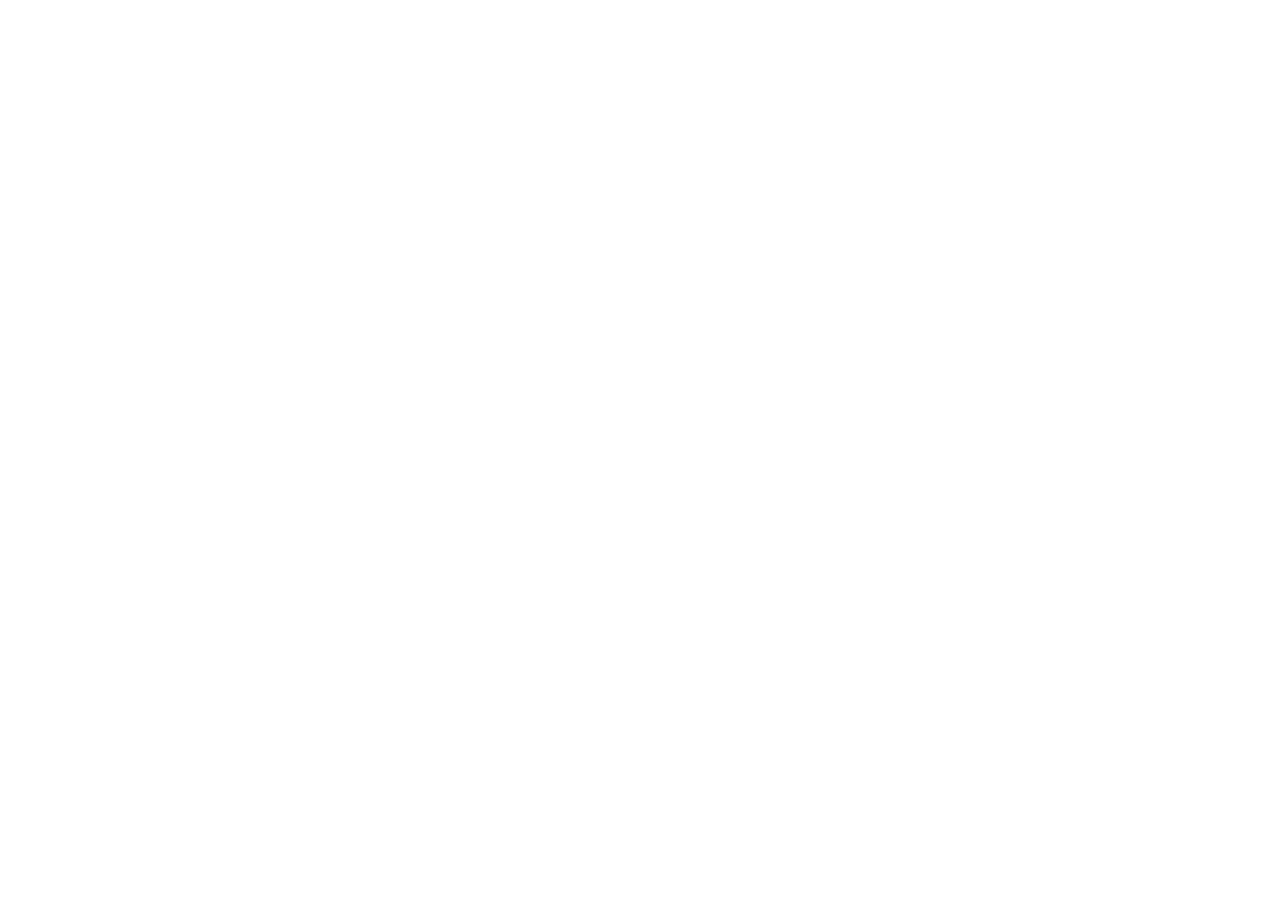
==== commit 3f5c7b52: "chore: initial sandbox clone from athena-2" ====
--- a/index.html
+++ b/index.html
@@ -12,11 +12,10 @@
     <!-- Font Awesome for Icons -->
     <link rel="stylesheet" href="https://cdnjs.cloudflare.com/ajax/libs/font-awesome/6.5.1/css/all.min.css" />
     <title>karel-portfolio-ath</title>
-    <script type="module" crossorigin src="./assets/index-BrEk-Yyu.js"></script>
-    <link rel="stylesheet" crossorigin href="./assets/index-DX4KPyQF.css">
   </head>
   <body>
     <div id="root"></div>
+    <script type="module" src="./src/main.jsx"></script>
     <script>
       if ('serviceWorker' in navigator) {
         window.addEventListener('load', () => {
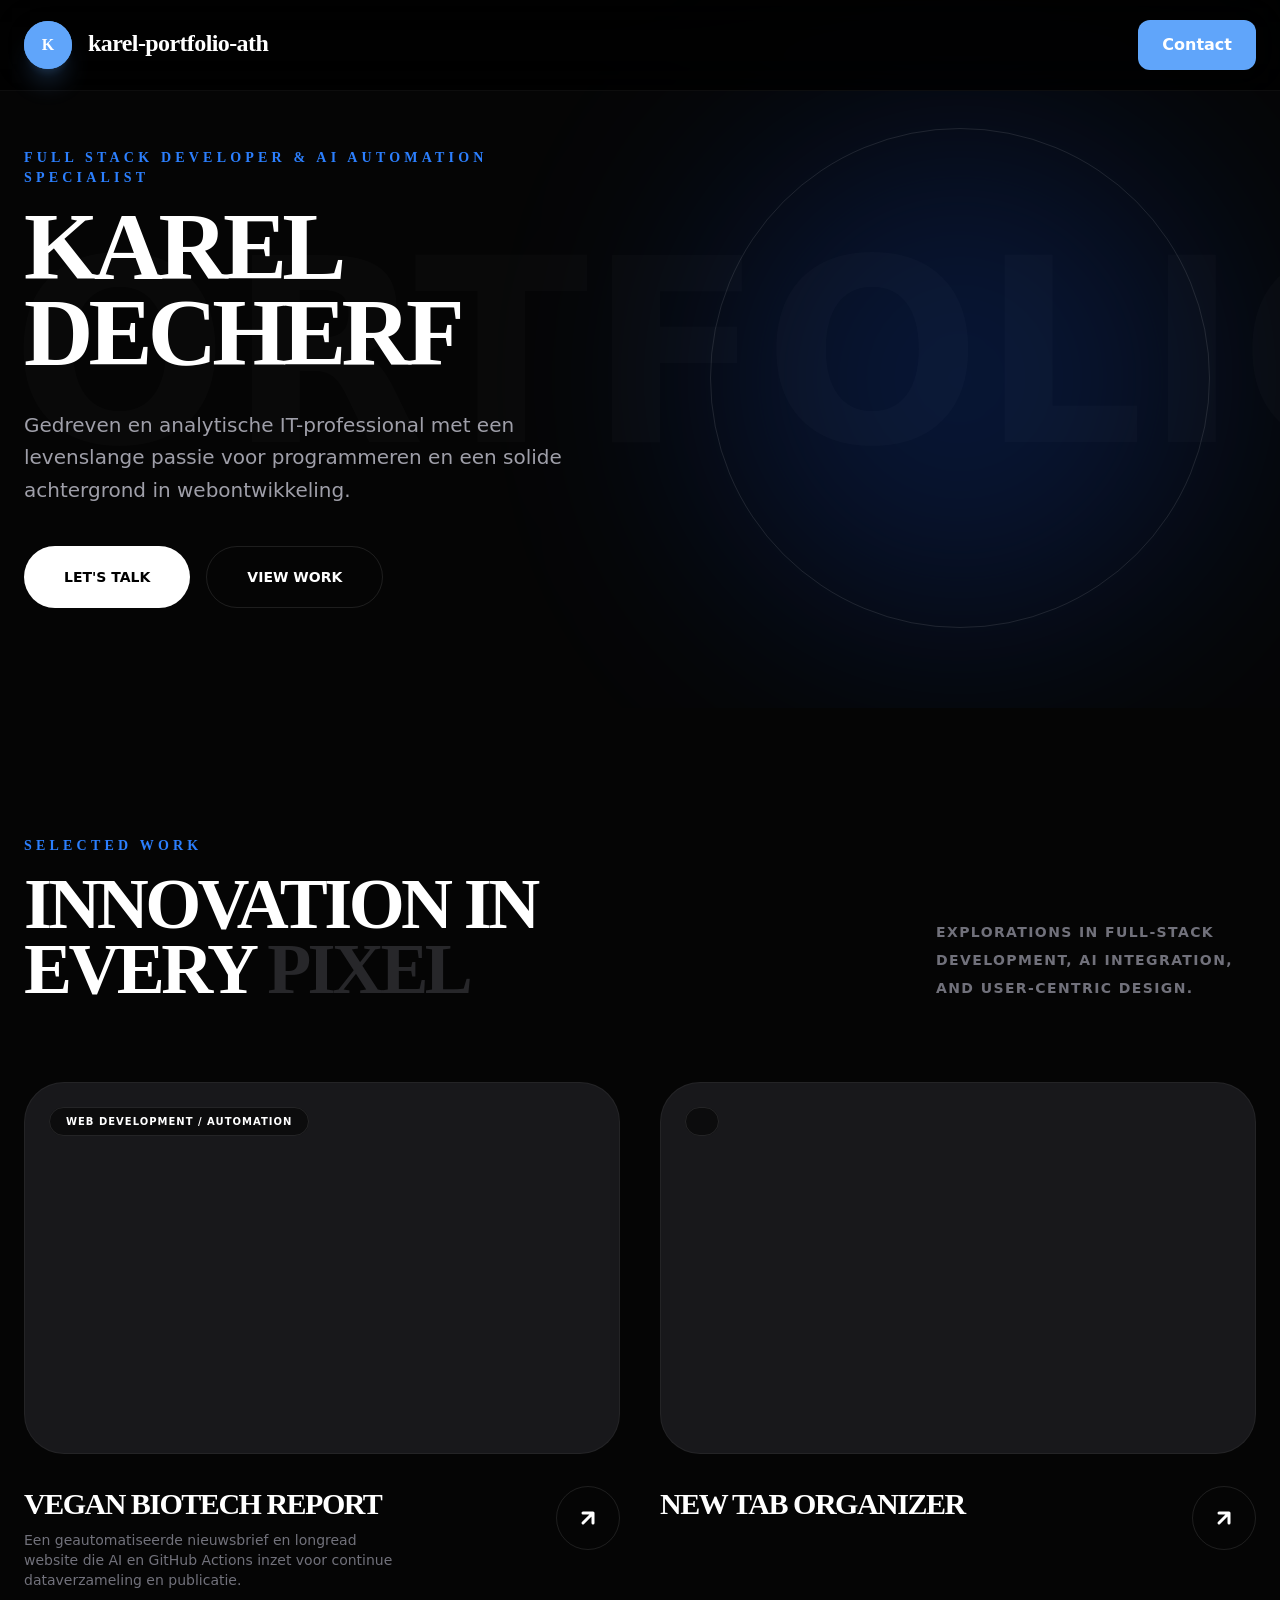
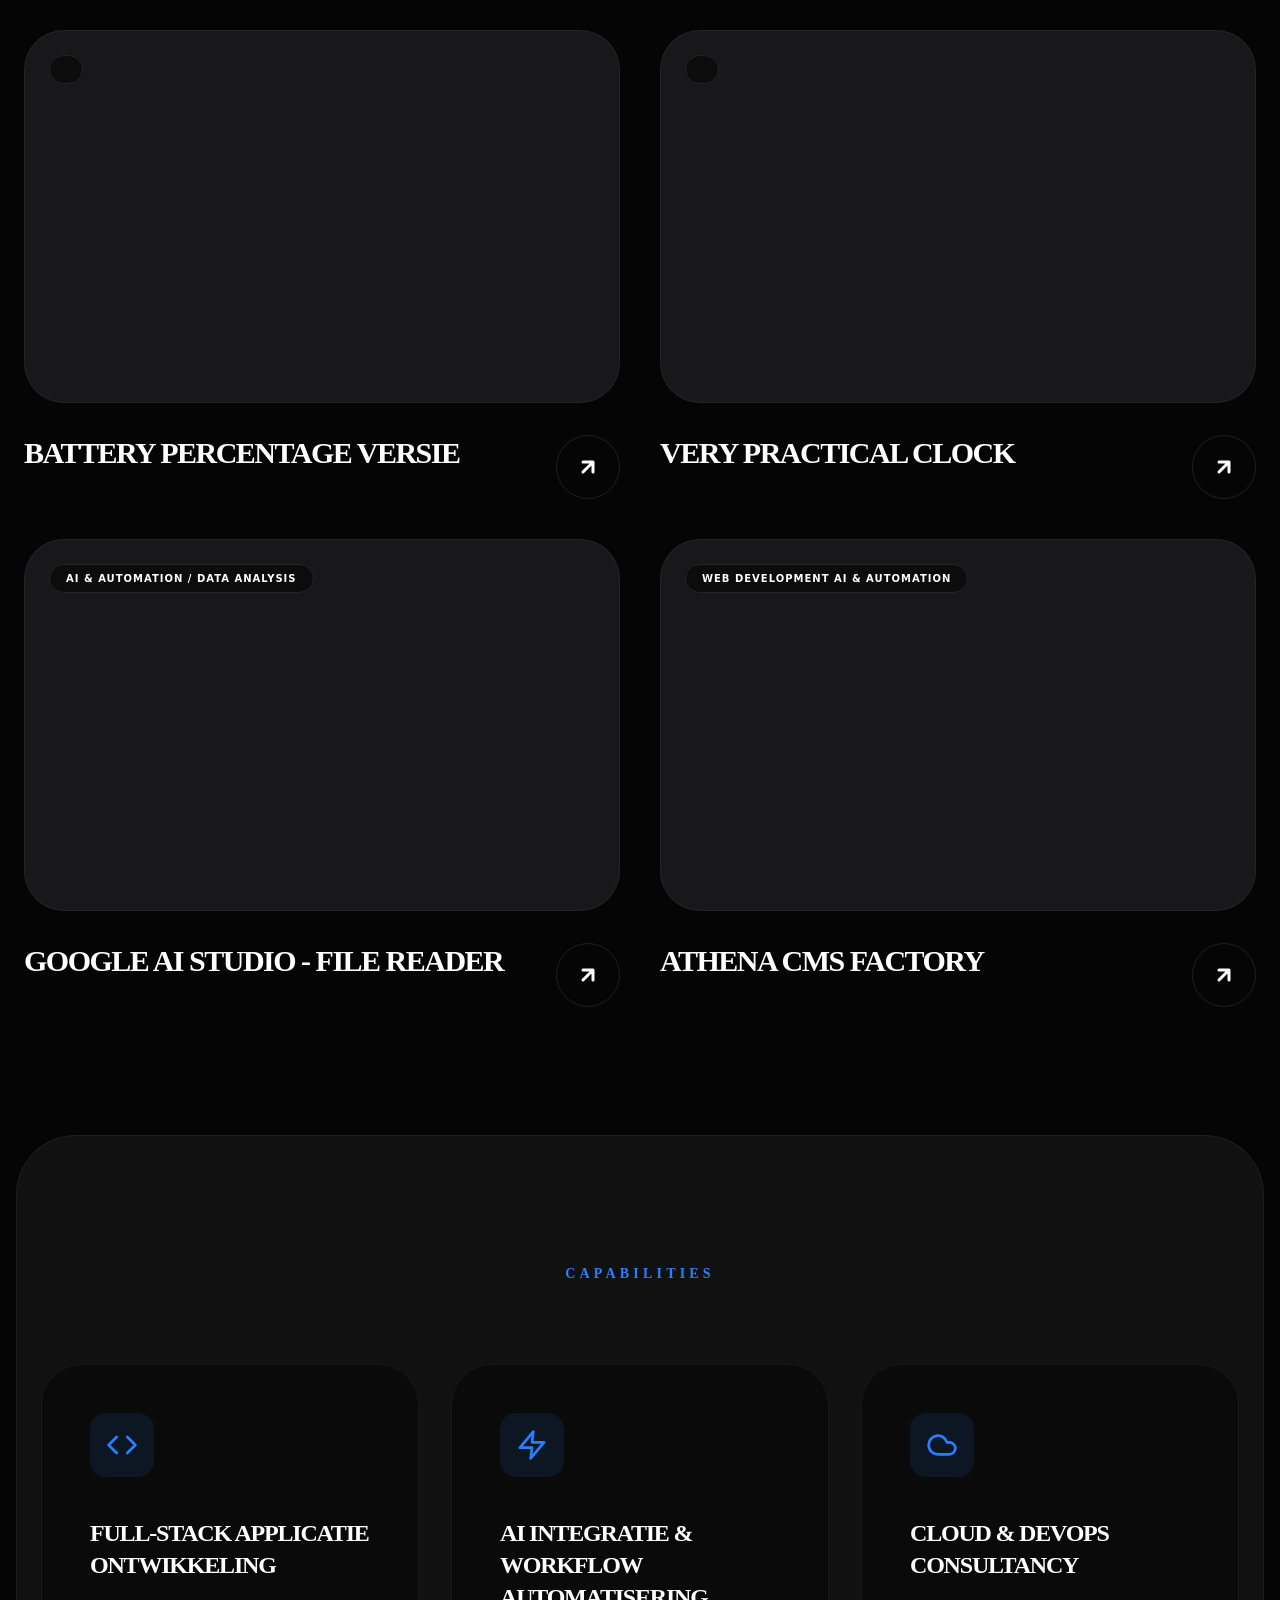
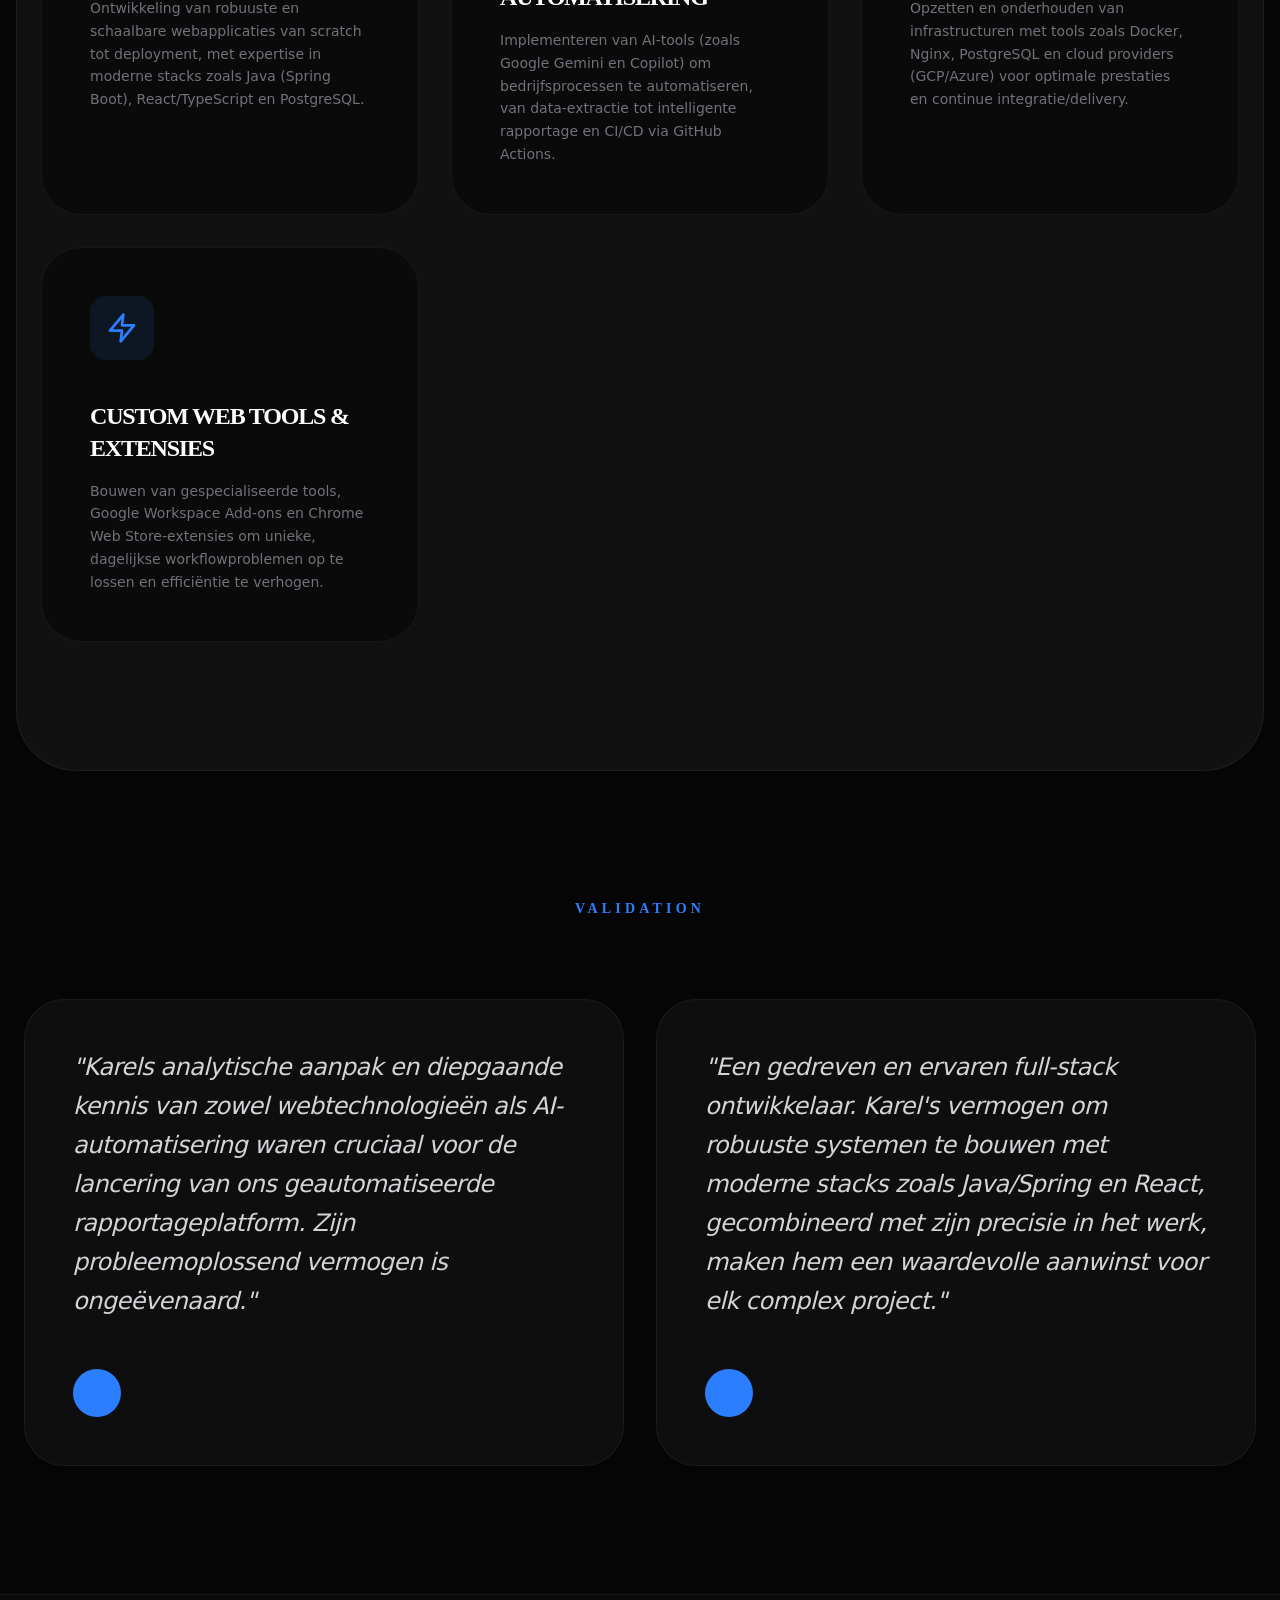
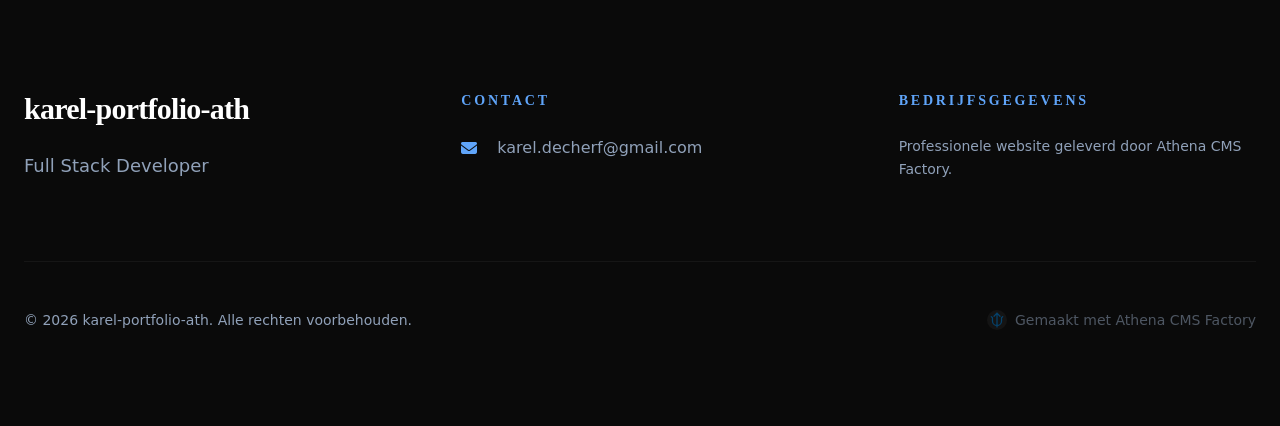
==== commit 934bbbf2: "deploy: 1b783453330846931426c5af472ee18ece770675" ====
--- a/index.html
+++ b/index.html
@@ -12,10 +12,11 @@
     <!-- Font Awesome for Icons -->
     <link rel="stylesheet" href="https://cdnjs.cloudflare.com/ajax/libs/font-awesome/6.5.1/css/all.min.css" />
     <title>karel-portfolio-ath</title>
+    <script type="module" crossorigin src="./assets/index-Cmc5RRBw.js"></script>
+    <link rel="stylesheet" crossorigin href="./assets/index-DX4KPyQF.css">
   </head>
   <body>
     <div id="root"></div>
-    <script type="module" src="./src/main.jsx"></script>
     <script>
       if ('serviceWorker' in navigator) {
         window.addEventListener('load', () => {
--- a/assets/index-DX4KPyQF.css
+++ b/assets/index-DX4KPyQF.css
@@ -0,0 +1 @@
+@layer properties{@supports (((-webkit-hyphens:none)) and (not (margin-trim:inline))) or ((-moz-orient:inline) and (not (color:rgb(from red r g b)))){*,:before,:after,::backdrop{--tw-translate-x:0;--tw-translate-y:0;--tw-translate-z:0;--tw-rotate-x:initial;--tw-rotate-y:initial;--tw-rotate-z:initial;--tw-skew-x:initial;--tw-skew-y:initial;--tw-space-y-reverse:0;--tw-border-style:solid;--tw-leading:initial;--tw-font-weight:initial;--tw-tracking:initial;--tw-shadow:0 0 #0000;--tw-shadow-color:initial;--tw-shadow-alpha:100%;--tw-inset-shadow:0 0 #0000;--tw-inset-shadow-color:initial;--tw-inset-shadow-alpha:100%;--tw-ring-color:initial;--tw-ring-shadow:0 0 #0000;--tw-inset-ring-color:initial;--tw-inset-ring-shadow:0 0 #0000;--tw-ring-inset:initial;--tw-ring-offset-width:0px;--tw-ring-offset-color:#fff;--tw-ring-offset-shadow:0 0 #0000;--tw-outline-style:solid;--tw-blur:initial;--tw-brightness:initial;--tw-contrast:initial;--tw-grayscale:initial;--tw-hue-rotate:initial;--tw-invert:initial;--tw-opacity:initial;--tw-saturate:initial;--tw-sepia:initial;--tw-drop-shadow:initial;--tw-drop-shadow-color:initial;--tw-drop-shadow-alpha:100%;--tw-drop-shadow-size:initial;--tw-backdrop-blur:initial;--tw-backdrop-brightness:initial;--tw-backdrop-contrast:initial;--tw-backdrop-grayscale:initial;--tw-backdrop-hue-rotate:initial;--tw-backdrop-invert:initial;--tw-backdrop-opacity:initial;--tw-backdrop-saturate:initial;--tw-backdrop-sepia:initial;--tw-duration:initial;--tw-ease:initial;--tw-scale-x:1;--tw-scale-y:1;--tw-scale-z:1}}}@layer theme{:root,:host{--font-sans:"Inter",ui-sans-serif,system-ui,sans-serif;--font-serif:"Playfair Display",ui-serif,Georgia,serif;--font-mono:ui-monospace,SFMono-Regular,Menlo,Monaco,Consolas,"Liberation Mono","Courier New",monospace;--color-red-50:oklch(97.1% .013 17.38);--color-red-500:oklch(63.7% .237 25.331);--color-red-900:oklch(39.6% .141 25.723);--color-amber-500:oklch(76.9% .188 70.08);--color-green-500:oklch(72.3% .219 149.579);--color-blue-50:oklch(97% .014 254.604);--color-blue-100:oklch(93.2% .032 255.585);--color-blue-200:oklch(88.2% .059 254.128);--color-blue-400:oklch(70.7% .165 254.624);--color-blue-500:oklch(62.3% .214 259.815);--color-blue-600:oklch(54.6% .245 262.881);--color-blue-700:oklch(48.8% .243 264.376);--color-blue-800:oklch(42.4% .199 265.638);--color-blue-900:oklch(37.9% .146 265.522);--color-slate-50:oklch(98.4% .003 247.858);--color-slate-100:oklch(96.8% .007 247.896);--color-slate-200:oklch(92.9% .013 255.508);--color-slate-300:oklch(86.9% .022 252.894);--color-slate-400:oklch(70.4% .04 256.788);--color-slate-500:oklch(55.4% .046 257.417);--color-slate-600:oklch(44.6% .043 257.281);--color-slate-700:oklch(37.2% .044 257.287);--color-slate-800:oklch(27.9% .041 260.031);--color-slate-900:oklch(20.8% .042 265.755);--color-zinc-300:oklch(87.1% .006 286.286);--color-zinc-400:oklch(70.5% .015 286.067);--color-zinc-500:oklch(55.2% .016 285.938);--color-zinc-800:oklch(27.4% .006 286.033);--color-zinc-900:oklch(21% .006 285.885);--color-black:#000;--color-white:#fff;--spacing:.25rem;--container-xs:20rem;--container-sm:24rem;--container-md:28rem;--container-xl:36rem;--container-2xl:42rem;--container-3xl:48rem;--container-5xl:64rem;--container-6xl:72rem;--container-7xl:80rem;--text-xs:.75rem;--text-xs--line-height:calc(1/.75);--text-sm:.875rem;--text-sm--line-height:calc(1.25/.875);--text-lg:1.125rem;--text-lg--line-height:calc(1.75/1.125);--text-xl:1.25rem;--text-xl--line-height:calc(1.75/1.25);--text-2xl:1.5rem;--text-2xl--line-height:calc(2/1.5);--text-3xl:1.875rem;--text-3xl--line-height: 1.2 ;--text-4xl:2.25rem;--text-4xl--line-height:calc(2.5/2.25);--text-5xl:3rem;--text-5xl--line-height:1;--text-6xl:3.75rem;--text-6xl--line-height:1;--text-7xl:4.5rem;--text-7xl--line-height:1;--text-8xl:6rem;--text-8xl--line-height:1;--font-weight-light:300;--font-weight-medium:500;--font-weight-semibold:600;--font-weight-bold:700;--font-weight-black:900;--tracking-tighter:-.05em;--tracking-tight:-.025em;--tracking-wider:.05em;--tracking-widest:.1em;--leading-tight:1.25;--leading-relaxed:1.625;--leading-loose:2;--radius-sm:.25rem;--radius-lg:.5rem;--radius-xl:.75rem;--radius-2xl:1rem;--radius-3xl:1.5rem;--drop-shadow-lg:0 4px 4px #00000026;--drop-shadow-2xl:0 25px 25px #00000026;--ease-out:cubic-bezier(0,0,.2,1);--animate-pulse:pulse 2s cubic-bezier(.4,0,.6,1)infinite;--blur-sm:8px;--blur-md:12px;--blur-xl:24px;--blur-2xl:40px;--default-transition-duration:.15s;--default-transition-timing-function:cubic-bezier(.4,0,.2,1);--default-font-family:var(--font-sans);--default-mono-font-family:var(--font-mono);--color-primary:#0f172a;--color-secondary:#64748b;--color-accent:#3b82f6;--color-button-bg:#3b82f6;--color-card-bg:#fff;--color-header-bg:#fff;--color-background:#fff;--color-surface:#f8fafc;--color-text:#1e293b;--color-heading:#0f172a;--color-title:#0f172a;--radius-custom:1rem;--shadow-main:0 4px 20px -2px #0000000d;--animate-reveal:reveal .8s cubic-bezier(.2,.8,.2,1)forwards}}@layer base{*,:after,:before,::backdrop{box-sizing:border-box;border:0 solid;margin:0;padding:0}::file-selector-button{box-sizing:border-box;border:0 solid;margin:0;padding:0}html,:host{-webkit-text-size-adjust:100%;-moz-tab-size:4;tab-size:4;line-height:1.5;font-family:var(--default-font-family,ui-sans-serif,system-ui,sans-serif,"Apple Color Emoji","Segoe UI Emoji","Segoe UI Symbol","Noto Color Emoji");font-feature-settings:var(--default-font-feature-settings,normal);font-variation-settings:var(--default-font-variation-settings,normal);-webkit-tap-highlight-color:transparent}hr{height:0;color:inherit;border-top-width:1px}abbr:where([title]){-webkit-text-decoration:underline dotted;text-decoration:underline dotted}h1,h2,h3,h4,h5,h6{font-size:inherit;font-weight:inherit}a{color:inherit;-webkit-text-decoration:inherit;text-decoration:inherit}b,strong{font-weight:bolder}code,kbd,samp,pre{font-family:var(--default-mono-font-family,ui-monospace,SFMono-Regular,Menlo,Monaco,Consolas,"Liberation Mono","Courier New",monospace);font-feature-settings:var(--default-mono-font-feature-settings,normal);font-variation-settings:var(--default-mono-font-variation-settings,normal);font-size:1em}small{font-size:80%}sub,sup{vertical-align:baseline;font-size:75%;line-height:0;position:relative}sub{bottom:-.25em}sup{top:-.5em}table{text-indent:0;border-color:inherit;border-collapse:collapse}:-moz-focusring{outline:auto}progress{vertical-align:baseline}summary{display:list-item}ol,ul,menu{list-style:none}img,svg,video,canvas,audio,iframe,embed,object{vertical-align:middle;display:block}img,video{max-width:100%;height:auto}button,input,select,optgroup,textarea{font:inherit;font-feature-settings:inherit;font-variation-settings:inherit;letter-spacing:inherit;color:inherit;opacity:1;background-color:#0000;border-radius:0}::file-selector-button{font:inherit;font-feature-settings:inherit;font-variation-settings:inherit;letter-spacing:inherit;color:inherit;opacity:1;background-color:#0000;border-radius:0}:where(select:is([multiple],[size])) optgroup{font-weight:bolder}:where(select:is([multiple],[size])) optgroup option{padding-inline-start:20px}::file-selector-button{margin-inline-end:4px}::placeholder{opacity:1}@supports (not ((-webkit-appearance:-apple-pay-button))) or (contain-intrinsic-size:1px){::placeholder{color:currentColor}@supports (color:color-mix(in lab,red,red)){::placeholder{color:color-mix(in oklab,currentcolor 50%,transparent)}}}textarea{resize:vertical}::-webkit-search-decoration{-webkit-appearance:none}::-webkit-date-and-time-value{min-height:1lh;text-align:inherit}::-webkit-datetime-edit{display:inline-flex}::-webkit-datetime-edit-fields-wrapper{padding:0}::-webkit-datetime-edit{padding-block:0}::-webkit-datetime-edit-year-field{padding-block:0}::-webkit-datetime-edit-month-field{padding-block:0}::-webkit-datetime-edit-day-field{padding-block:0}::-webkit-datetime-edit-hour-field{padding-block:0}::-webkit-datetime-edit-minute-field{padding-block:0}::-webkit-datetime-edit-second-field{padding-block:0}::-webkit-datetime-edit-millisecond-field{padding-block:0}::-webkit-datetime-edit-meridiem-field{padding-block:0}::-webkit-calendar-picker-indicator{line-height:1}:-moz-ui-invalid{box-shadow:none}button,input:where([type=button],[type=reset],[type=submit]){-webkit-appearance:button;-moz-appearance:button;appearance:button}::file-selector-button{-webkit-appearance:button;-moz-appearance:button;appearance:button}::-webkit-inner-spin-button{height:auto}::-webkit-outer-spin-button{height:auto}[hidden]:where(:not([hidden=until-found])){display:none!important}:root{color-scheme:light;scroll-behavior:smooth;--color-primary:#0f172a;--color-heading:#0f172a;--color-title:#0f172a;--color-accent:#3b82f6;--color-button-bg:#3b82f6;--color-card-bg:#fff;--color-header-bg:#fff;--color-surface:#fff;--color-background:#fff;--color-text:#1e293b;--radius-custom:1rem;--shadow-main:0 4px 20px -2px #0000000d}:root.dark{color-scheme:dark;--color-primary:#fff;--color-heading:#fff;--color-title:#fff;--color-accent:#60a5fa;--color-button-bg:#60a5fa;--color-card-bg:#1e293b;--color-header-bg:#0f172a;--color-surface:#1e293b;--color-background:#0f172a;--color-text:#f8fafc;--shadow-main:0 10px 40px #0000004d}body{background-color:var(--color-background);color:var(--color-text);font-family:var(--font-sans);-webkit-font-smoothing:antialiased;line-height:1.6}h1{color:var(--color-title);font-family:var(--font-serif);--tw-tracking:var(--tracking-tight);letter-spacing:var(--tracking-tight);font-weight:700;line-height:1.2}h2,h3,h4{color:var(--color-heading);font-family:var(--font-serif);--tw-tracking:var(--tracking-tight);letter-spacing:var(--tracking-tight);font-weight:700;line-height:1.2}@starting-style{section{opacity:0;transform:translateY(20px)}}section{transition:opacity .8s,transform .8s}img{object-fit:cover;border-radius:var(--radius-custom);max-width:100%;height:auto}button{cursor:pointer}}@layer components{.btn-primary{padding-inline:calc(var(--spacing)*6);padding-block:calc(var(--spacing)*3);--tw-font-weight:var(--font-weight-semibold);font-weight:var(--font-weight-semibold);color:var(--color-white);--tw-shadow:0 20px 25px -5px var(--tw-shadow-color,#0000001a),0 8px 10px -6px var(--tw-shadow-color,#0000001a);box-shadow:var(--tw-inset-shadow),var(--tw-inset-ring-shadow),var(--tw-ring-offset-shadow),var(--tw-ring-shadow),var(--tw-shadow);transition-property:all;transition-timing-function:var(--tw-ease,var(--default-transition-timing-function));transition-duration:var(--tw-duration,var(--default-transition-duration));border-radius:3.40282e38px}@media(hover:hover){.btn-primary:hover{--tw-scale-x:105%;--tw-scale-y:105%;--tw-scale-z:105%;scale:var(--tw-scale-x)var(--tw-scale-y)}}.btn-primary:active{--tw-scale-x:95%;--tw-scale-y:95%;--tw-scale-z:95%;scale:var(--tw-scale-x)var(--tw-scale-y)}.btn-primary{background-color:var(--color-button-bg);box-shadow:0 8px 30px #0000001a}.card{border-radius:var(--radius-3xl);border-style:var(--tw-border-style);border-width:1px;border-color:var(--color-slate-100);padding:calc(var(--spacing)*6);--tw-shadow:var(--shadow-main);box-shadow:var(--tw-inset-shadow),var(--tw-inset-ring-shadow),var(--tw-ring-offset-shadow),var(--tw-ring-shadow),var(--tw-shadow);transition-property:transform,translate,scale,rotate;transition-timing-function:var(--tw-ease,var(--default-transition-timing-function));transition-duration:var(--tw-duration,var(--default-transition-duration))}@media(hover:hover){.card:hover{--tw-translate-y:calc(var(--spacing)*-1);translate:var(--tw-translate-x)var(--tw-translate-y)}}.card{background-color:var(--color-card-bg)}.badge{background-color:#3b82f61a;border-radius:3.40282e38px}@supports (color:color-mix(in lab,red,red)){.badge{background-color:color-mix(in oklab,var(--color-accent)10%,transparent)}}.badge{padding-inline:calc(var(--spacing)*3);padding-block:calc(var(--spacing)*1);font-size:var(--text-xs);line-height:var(--tw-leading,var(--text-xs--line-height));--tw-font-weight:var(--font-weight-bold);font-weight:var(--font-weight-bold);--tw-tracking:var(--tracking-widest);letter-spacing:var(--tracking-widest);color:var(--color-accent);text-transform:uppercase}.cart-overlay-backdrop{inset:calc(var(--spacing)*0);z-index:2000;background-color:#000000b3;justify-content:flex-end;display:flex;position:fixed}@supports (color:color-mix(in lab,red,red)){.cart-overlay-backdrop{background-color:color-mix(in oklab,var(--color-black)70%,transparent)}}.cart-overlay-backdrop{--tw-backdrop-blur:blur(var(--blur-sm));-webkit-backdrop-filter:var(--tw-backdrop-blur,)var(--tw-backdrop-brightness,)var(--tw-backdrop-contrast,)var(--tw-backdrop-grayscale,)var(--tw-backdrop-hue-rotate,)var(--tw-backdrop-invert,)var(--tw-backdrop-opacity,)var(--tw-backdrop-saturate,)var(--tw-backdrop-sepia,);backdrop-filter:var(--tw-backdrop-blur,)var(--tw-backdrop-brightness,)var(--tw-backdrop-contrast,)var(--tw-backdrop-grayscale,)var(--tw-backdrop-hue-rotate,)var(--tw-backdrop-invert,)var(--tw-backdrop-opacity,)var(--tw-backdrop-saturate,)var(--tw-backdrop-sepia,)}.cart-overlay{background-color:var(--color-background);width:100%;height:100%;max-width:var(--container-md);padding:calc(var(--spacing)*8);--tw-shadow:0 25px 50px -12px var(--tw-shadow-color,#00000040);box-shadow:var(--tw-inset-shadow),var(--tw-inset-ring-shadow),var(--tw-ring-offset-shadow),var(--tw-ring-shadow),var(--tw-shadow);flex-direction:column;animation:.3s ease-out slideIn;display:flex}@keyframes slideIn{0%{transform:translate(100%)}to{transform:translate(0)}}.cart-item{border-bottom-style:var(--tw-border-style);border-bottom-width:1px;border-color:var(--color-slate-100);padding-block:calc(var(--spacing)*4);justify-content:space-between;align-items:center;display:flex}.checkout-btn{border-radius:var(--radius-2xl);background-color:var(--color-accent);width:100%;padding-block:calc(var(--spacing)*4);--tw-font-weight:var(--font-weight-bold);font-weight:var(--font-weight-bold);color:var(--color-white);--tw-shadow:0 20px 25px -5px var(--tw-shadow-color,#0000001a),0 8px 10px -6px var(--tw-shadow-color,#0000001a);box-shadow:var(--tw-inset-shadow),var(--tw-inset-ring-shadow),var(--tw-ring-offset-shadow),var(--tw-ring-shadow),var(--tw-shadow);--tw-shadow-color:#3b82f633}@supports (color:color-mix(in lab,red,red)){.checkout-btn{--tw-shadow-color:color-mix(in oklab,color-mix(in oklab,var(--color-accent)20%,transparent)var(--tw-shadow-alpha),transparent)}}.checkout-btn{transition-property:transform,translate,scale,rotate;transition-timing-function:var(--tw-ease,var(--default-transition-timing-function));transition-duration:var(--tw-duration,var(--default-transition-duration))}@media(hover:hover){.checkout-btn:hover{scale:1.02}}}@layer utilities{.pointer-events-auto{pointer-events:auto}.pointer-events-none{pointer-events:none}.visible{visibility:visible}.absolute{position:absolute}.fixed{position:fixed}.relative{position:relative}.inset-0{inset:calc(var(--spacing)*0)}.top-0{top:calc(var(--spacing)*0)}.top-1\/2{top:50%}.top-4{top:calc(var(--spacing)*4)}.top-6{top:calc(var(--spacing)*6)}.top-8{top:calc(var(--spacing)*8)}.right-0{right:calc(var(--spacing)*0)}.right-4{right:calc(var(--spacing)*4)}.right-8{right:calc(var(--spacing)*8)}.bottom-0{bottom:calc(var(--spacing)*0)}.left-0{left:calc(var(--spacing)*0)}.left-1\/2{left:50%}.left-6{left:calc(var(--spacing)*6)}.z-0{z-index:0}.z-10{z-index:10}.z-20{z-index:20}.z-30{z-index:30}.z-40{z-index:40}.z-50{z-index:50}.z-\[100\]{z-index:100}.z-\[200\]{z-index:200}.z-\[1000\]{z-index:1000}.z-\[2000\]{z-index:2000}.order-1{order:1}.order-2{order:2}.container{width:100%}@media(min-width:40rem){.container{max-width:40rem}}@media(min-width:48rem){.container{max-width:48rem}}@media(min-width:64rem){.container{max-width:64rem}}@media(min-width:80rem){.container{max-width:80rem}}@media(min-width:96rem){.container{max-width:96rem}}.m-4{margin:calc(var(--spacing)*4)}.mx-4{margin-inline:calc(var(--spacing)*4)}.mx-auto{margin-inline:auto}.-mt-64{margin-top:calc(var(--spacing)*-64)}.mt-1{margin-top:calc(var(--spacing)*1)}.mt-2{margin-top:calc(var(--spacing)*2)}.mt-4{margin-top:calc(var(--spacing)*4)}.mt-6{margin-top:calc(var(--spacing)*6)}.mt-auto{margin-top:auto}.-mr-64{margin-right:calc(var(--spacing)*-64)}.mr-2{margin-right:calc(var(--spacing)*2)}.-mb-48{margin-bottom:calc(var(--spacing)*-48)}.mb-0{margin-bottom:calc(var(--spacing)*0)}.mb-1{margin-bottom:calc(var(--spacing)*1)}.mb-2{margin-bottom:calc(var(--spacing)*2)}.mb-4{margin-bottom:calc(var(--spacing)*4)}.mb-6{margin-bottom:calc(var(--spacing)*6)}.mb-8{margin-bottom:calc(var(--spacing)*8)}.mb-10{margin-bottom:calc(var(--spacing)*10)}.mb-12{margin-bottom:calc(var(--spacing)*12)}.mb-20{margin-bottom:calc(var(--spacing)*20)}.mb-24{margin-bottom:calc(var(--spacing)*24)}.-ml-48{margin-left:calc(var(--spacing)*-48)}.ml-1{margin-left:calc(var(--spacing)*1)}.ml-2{margin-left:calc(var(--spacing)*2)}.block{display:block}.contents{display:contents}.flex{display:flex}.grid{display:grid}.hidden{display:none}.inline-block{display:inline-block}.inline-flex{display:inline-flex}.table{display:table}.aspect-\[16\/10\]{aspect-ratio:16/10}.aspect-square{aspect-ratio:1}.h-1{height:calc(var(--spacing)*1)}.h-2{height:calc(var(--spacing)*2)}.h-3{height:calc(var(--spacing)*3)}.h-5{height:calc(var(--spacing)*5)}.h-8{height:calc(var(--spacing)*8)}.h-10{height:calc(var(--spacing)*10)}.h-12{height:calc(var(--spacing)*12)}.h-16{height:calc(var(--spacing)*16)}.h-24{height:calc(var(--spacing)*24)}.h-48{height:calc(var(--spacing)*48)}.h-72{height:calc(var(--spacing)*72)}.h-96{height:calc(var(--spacing)*96)}.h-\[90vh\]{height:90vh}.h-\[500px\]{height:500px}.h-full{height:100%}.max-h-\[50vh\]{max-height:50vh}.max-h-\[80vh\]{max-height:80vh}.max-h-\[90vh\]{max-height:90vh}.min-h-full{min-height:100%}.min-h-screen{min-height:100vh}.w-3{width:calc(var(--spacing)*3)}.w-5{width:calc(var(--spacing)*5)}.w-8{width:calc(var(--spacing)*8)}.w-10{width:calc(var(--spacing)*10)}.w-12{width:calc(var(--spacing)*12)}.w-16{width:calc(var(--spacing)*16)}.w-20{width:calc(var(--spacing)*20)}.w-32{width:calc(var(--spacing)*32)}.w-72{width:calc(var(--spacing)*72)}.w-96{width:calc(var(--spacing)*96)}.w-\[500px\]{width:500px}.w-full{width:100%}.max-w-2xl{max-width:var(--container-2xl)}.max-w-3xl{max-width:var(--container-3xl)}.max-w-5xl{max-width:var(--container-5xl)}.max-w-6xl{max-width:var(--container-6xl)}.max-w-7xl{max-width:var(--container-7xl)}.max-w-md{max-width:var(--container-md)}.max-w-sm{max-width:var(--container-sm)}.max-w-xl{max-width:var(--container-xl)}.max-w-xs{max-width:var(--container-xs)}.flex-1{flex:1}.flex-grow{flex-grow:1}.-translate-x-1\/2{--tw-translate-x: -50% ;translate:var(--tw-translate-x)var(--tw-translate-y)}.translate-x-0{--tw-translate-x:calc(var(--spacing)*0);translate:var(--tw-translate-x)var(--tw-translate-y)}.-translate-y-1\/2{--tw-translate-y: -50% ;translate:var(--tw-translate-x)var(--tw-translate-y)}.transform{transform:var(--tw-rotate-x,)var(--tw-rotate-y,)var(--tw-rotate-z,)var(--tw-skew-x,)var(--tw-skew-y,)}.animate-pulse{animation:var(--animate-pulse)}.animate-reveal{animation:var(--animate-reveal)}.cursor-not-allowed{cursor:not-allowed}.cursor-pointer{cursor:pointer}.grid-cols-1{grid-template-columns:repeat(1,minmax(0,1fr))}.flex-col{flex-direction:column}.flex-wrap{flex-wrap:wrap}.items-center{align-items:center}.items-end{align-items:flex-end}.items-start{align-items:flex-start}.justify-between{justify-content:space-between}.justify-center{justify-content:center}.justify-end{justify-content:flex-end}.gap-2{gap:calc(var(--spacing)*2)}.gap-3{gap:calc(var(--spacing)*3)}.gap-4{gap:calc(var(--spacing)*4)}.gap-6{gap:calc(var(--spacing)*6)}.gap-8{gap:calc(var(--spacing)*8)}.gap-10{gap:calc(var(--spacing)*10)}.gap-12{gap:calc(var(--spacing)*12)}.gap-16{gap:calc(var(--spacing)*16)}.gap-20{gap:calc(var(--spacing)*20)}:where(.space-y-1>:not(:last-child)){--tw-space-y-reverse:0;margin-block-start:calc(calc(var(--spacing)*1)*var(--tw-space-y-reverse));margin-block-end:calc(calc(var(--spacing)*1)*calc(1 - var(--tw-space-y-reverse)))}:where(.space-y-2>:not(:last-child)){--tw-space-y-reverse:0;margin-block-start:calc(calc(var(--spacing)*2)*var(--tw-space-y-reverse));margin-block-end:calc(calc(var(--spacing)*2)*calc(1 - var(--tw-space-y-reverse)))}:where(.space-y-4>:not(:last-child)){--tw-space-y-reverse:0;margin-block-start:calc(calc(var(--spacing)*4)*var(--tw-space-y-reverse));margin-block-end:calc(calc(var(--spacing)*4)*calc(1 - var(--tw-space-y-reverse)))}:where(.space-y-6>:not(:last-child)){--tw-space-y-reverse:0;margin-block-start:calc(calc(var(--spacing)*6)*var(--tw-space-y-reverse));margin-block-end:calc(calc(var(--spacing)*6)*calc(1 - var(--tw-space-y-reverse)))}:where(.space-y-8>:not(:last-child)){--tw-space-y-reverse:0;margin-block-start:calc(calc(var(--spacing)*8)*var(--tw-space-y-reverse));margin-block-end:calc(calc(var(--spacing)*8)*calc(1 - var(--tw-space-y-reverse)))}.self-start{align-self:flex-start}.overflow-hidden{overflow:hidden}.overflow-y-auto{overflow-y:auto}.rounded{border-radius:.25rem}.rounded-2xl{border-radius:var(--radius-2xl)}.rounded-3xl{border-radius:var(--radius-3xl)}.rounded-\[2rem\]{border-radius:2rem}.rounded-\[3rem\]{border-radius:3rem}.rounded-\[4rem\]{border-radius:4rem}.rounded-\[40px\]{border-radius:40px}.rounded-\[60px\]{border-radius:60px}.rounded-full{border-radius:3.40282e38px}.rounded-lg{border-radius:var(--radius-lg)}.rounded-sm{border-radius:var(--radius-sm)}.rounded-xl{border-radius:var(--radius-xl)}.border{border-style:var(--tw-border-style);border-width:1px}.border-2{border-style:var(--tw-border-style);border-width:2px}.border-4{border-style:var(--tw-border-style);border-width:4px}.border-t{border-top-style:var(--tw-border-style);border-top-width:1px}.border-r{border-right-style:var(--tw-border-style);border-right-width:1px}.border-b{border-bottom-style:var(--tw-border-style);border-bottom-width:1px}.border-l{border-left-style:var(--tw-border-style);border-left-width:1px}.border-blue-100{border-color:var(--color-blue-100)}.border-blue-200{border-color:var(--color-blue-200)}.border-slate-100{border-color:var(--color-slate-100)}.border-slate-200{border-color:var(--color-slate-200)}.border-transparent{border-color:#0000}.border-white\/5{border-color:#ffffff0d}@supports (color:color-mix(in lab,red,red)){.border-white\/5{border-color:color-mix(in oklab,var(--color-white)5%,transparent)}}.border-white\/10{border-color:#ffffff1a}@supports (color:color-mix(in lab,red,red)){.border-white\/10{border-color:color-mix(in oklab,var(--color-white)10%,transparent)}}.border-white\/20{border-color:#fff3}@supports (color:color-mix(in lab,red,red)){.border-white\/20{border-color:color-mix(in oklab,var(--color-white)20%,transparent)}}.bg-\[\#0a0a0a\]{background-color:#0a0a0a}.bg-\[\#050505\]{background-color:#050505}.bg-\[var\(--color-background\)\]{background-color:var(--color-background)}.bg-\[var\(--color-button-bg\)\]{background-color:var(--color-button-bg)}.bg-\[var\(--color-primary\)\]{background-color:var(--color-primary)}.bg-accent{background-color:var(--color-accent)}.bg-accent\/10{background-color:#3b82f61a}@supports (color:color-mix(in lab,red,red)){.bg-accent\/10{background-color:color-mix(in oklab,var(--color-accent)10%,transparent)}}.bg-accent\/20{background-color:#3b82f633}@supports (color:color-mix(in lab,red,red)){.bg-accent\/20{background-color:color-mix(in oklab,var(--color-accent)20%,transparent)}}.bg-background{background-color:var(--color-background)}.bg-black\/5{background-color:#0000000d}@supports (color:color-mix(in lab,red,red)){.bg-black\/5{background-color:color-mix(in oklab,var(--color-black)5%,transparent)}}.bg-black\/40{background-color:#0006}@supports (color:color-mix(in lab,red,red)){.bg-black\/40{background-color:color-mix(in oklab,var(--color-black)40%,transparent)}}.bg-black\/50{background-color:#00000080}@supports (color:color-mix(in lab,red,red)){.bg-black\/50{background-color:color-mix(in oklab,var(--color-black)50%,transparent)}}.bg-black\/80{background-color:#000c}@supports (color:color-mix(in lab,red,red)){.bg-black\/80{background-color:color-mix(in oklab,var(--color-black)80%,transparent)}}.bg-black\/90{background-color:#000000e6}@supports (color:color-mix(in lab,red,red)){.bg-black\/90{background-color:color-mix(in oklab,var(--color-black)90%,transparent)}}.bg-blue-50{background-color:var(--color-blue-50)}.bg-blue-500{background-color:var(--color-blue-500)}.bg-blue-500\/0{background-color:#0000}@supports (color:color-mix(in lab,red,red)){.bg-blue-500\/0{background-color:color-mix(in oklab,var(--color-blue-500)0%,transparent)}}.bg-blue-500\/10{background-color:#3080ff1a}@supports (color:color-mix(in lab,red,red)){.bg-blue-500\/10{background-color:color-mix(in oklab,var(--color-blue-500)10%,transparent)}}.bg-blue-600{background-color:var(--color-blue-600)}.bg-blue-600\/40{background-color:#155dfc66}@supports (color:color-mix(in lab,red,red)){.bg-blue-600\/40{background-color:color-mix(in oklab,var(--color-blue-600)40%,transparent)}}.bg-green-500{background-color:var(--color-green-500)}.bg-primary{background-color:var(--color-primary)}.bg-red-500{background-color:var(--color-red-500)}.bg-slate-50{background-color:var(--color-slate-50)}.bg-slate-100{background-color:var(--color-slate-100)}.bg-slate-200{background-color:var(--color-slate-200)}.bg-slate-300{background-color:var(--color-slate-300)}.bg-slate-900{background-color:var(--color-slate-900)}.bg-surface{background-color:var(--color-surface)}.bg-transparent{background-color:#0000}.bg-white{background-color:var(--color-white)}.bg-white\/5{background-color:#ffffff0d}@supports (color:color-mix(in lab,red,red)){.bg-white\/5{background-color:color-mix(in oklab,var(--color-white)5%,transparent)}}.bg-white\/90{background-color:#ffffffe6}@supports (color:color-mix(in lab,red,red)){.bg-white\/90{background-color:color-mix(in oklab,var(--color-white)90%,transparent)}}.bg-white\/95{background-color:#fffffff2}@supports (color:color-mix(in lab,red,red)){.bg-white\/95{background-color:color-mix(in oklab,var(--color-white)95%,transparent)}}.bg-zinc-900{background-color:var(--color-zinc-900)}.bg-zinc-900\/50{background-color:#18181b80}@supports (color:color-mix(in lab,red,red)){.bg-zinc-900\/50{background-color:color-mix(in oklab,var(--color-zinc-900)50%,transparent)}}.object-contain{object-fit:contain}.object-cover{object-fit:cover}.p-1{padding:calc(var(--spacing)*1)}.p-2{padding:calc(var(--spacing)*2)}.p-3{padding:calc(var(--spacing)*3)}.p-4{padding:calc(var(--spacing)*4)}.p-6{padding:calc(var(--spacing)*6)}.p-8{padding:calc(var(--spacing)*8)}.p-10{padding:calc(var(--spacing)*10)}.p-12{padding:calc(var(--spacing)*12)}.px-2{padding-inline:calc(var(--spacing)*2)}.px-3{padding-inline:calc(var(--spacing)*3)}.px-4{padding-inline:calc(var(--spacing)*4)}.px-6{padding-inline:calc(var(--spacing)*6)}.px-8{padding-inline:calc(var(--spacing)*8)}.px-10{padding-inline:calc(var(--spacing)*10)}.px-12{padding-inline:calc(var(--spacing)*12)}.py-1{padding-block:calc(var(--spacing)*1)}.py-2{padding-block:calc(var(--spacing)*2)}.py-3{padding-block:calc(var(--spacing)*3)}.py-4{padding-block:calc(var(--spacing)*4)}.py-5{padding-block:calc(var(--spacing)*5)}.py-6{padding-block:calc(var(--spacing)*6)}.py-8{padding-block:calc(var(--spacing)*8)}.py-20{padding-block:calc(var(--spacing)*20)}.py-24{padding-block:calc(var(--spacing)*24)}.py-32{padding-block:calc(var(--spacing)*32)}.pt-6{padding-top:calc(var(--spacing)*6)}.pt-10{padding-top:calc(var(--spacing)*10)}.pt-12{padding-top:calc(var(--spacing)*12)}.pt-32{padding-top:calc(var(--spacing)*32)}.pb-20{padding-bottom:calc(var(--spacing)*20)}.pl-1{padding-left:calc(var(--spacing)*1)}.text-center{text-align:center}.font-mono{font-family:var(--font-mono)}.font-serif{font-family:var(--font-serif)}.text-2xl{font-size:var(--text-2xl);line-height:var(--tw-leading,var(--text-2xl--line-height))}.text-3xl{font-size:var(--text-3xl);line-height:var(--tw-leading,var(--text-3xl--line-height))}.text-4xl{font-size:var(--text-4xl);line-height:var(--tw-leading,var(--text-4xl--line-height))}.text-5xl{font-size:var(--text-5xl);line-height:var(--tw-leading,var(--text-5xl--line-height))}.text-6xl{font-size:var(--text-6xl);line-height:var(--tw-leading,var(--text-6xl--line-height))}.text-lg{font-size:var(--text-lg);line-height:var(--tw-leading,var(--text-lg--line-height))}.text-sm{font-size:var(--text-sm);line-height:var(--tw-leading,var(--text-sm--line-height))}.text-xl{font-size:var(--text-xl);line-height:var(--tw-leading,var(--text-xl--line-height))}.text-xs{font-size:var(--text-xs);line-height:var(--tw-leading,var(--text-xs--line-height))}.text-\[10px\]{font-size:10px}.text-\[20vw\]{font-size:20vw}.leading-\[0\.9\]{--tw-leading:.9;line-height:.9}.leading-loose{--tw-leading:var(--leading-loose);line-height:var(--leading-loose)}.leading-none{--tw-leading:1;line-height:1}.leading-relaxed{--tw-leading:var(--leading-relaxed);line-height:var(--leading-relaxed)}.leading-tight{--tw-leading:var(--leading-tight);line-height:var(--leading-tight)}.font-black{--tw-font-weight:var(--font-weight-black);font-weight:var(--font-weight-black)}.font-bold{--tw-font-weight:var(--font-weight-bold);font-weight:var(--font-weight-bold)}.font-light{--tw-font-weight:var(--font-weight-light);font-weight:var(--font-weight-light)}.font-medium{--tw-font-weight:var(--font-weight-medium);font-weight:var(--font-weight-medium)}.tracking-\[0\.2em\]{--tw-tracking:.2em;letter-spacing:.2em}.tracking-\[0\.3em\]{--tw-tracking:.3em;letter-spacing:.3em}.tracking-\[0\.4em\]{--tw-tracking:.4em;letter-spacing:.4em}.tracking-\[0\.5em\]{--tw-tracking:.5em;letter-spacing:.5em}.tracking-tight{--tw-tracking:var(--tracking-tight);letter-spacing:var(--tracking-tight)}.tracking-tighter{--tw-tracking:var(--tracking-tighter);letter-spacing:var(--tracking-tighter)}.tracking-wider{--tw-tracking:var(--tracking-wider);letter-spacing:var(--tracking-wider)}.tracking-widest{--tw-tracking:var(--tracking-widest);letter-spacing:var(--tracking-widest)}.whitespace-nowrap{white-space:nowrap}.text-\[var\(--color-heading\)\]{color:var(--color-heading)}.text-accent{color:var(--color-accent)}.text-amber-500{color:var(--color-amber-500)}.text-black{color:var(--color-black)}.text-blue-500{color:var(--color-blue-500)}.text-blue-600{color:var(--color-blue-600)}.text-blue-900{color:var(--color-blue-900)}.text-primary{color:var(--color-primary)}.text-red-500{color:var(--color-red-500)}.text-secondary{color:var(--color-secondary)}.text-slate-300{color:var(--color-slate-300)}.text-slate-400{color:var(--color-slate-400)}.text-slate-500{color:var(--color-slate-500)}.text-slate-600{color:var(--color-slate-600)}.text-slate-700{color:var(--color-slate-700)}.text-slate-900{color:var(--color-slate-900)}.text-white{color:var(--color-white)}.text-white\/60{color:#fff9}@supports (color:color-mix(in lab,red,red)){.text-white\/60{color:color-mix(in oklab,var(--color-white)60%,transparent)}}.text-white\/70{color:#ffffffb3}@supports (color:color-mix(in lab,red,red)){.text-white\/70{color:color-mix(in oklab,var(--color-white)70%,transparent)}}.text-white\/90{color:#ffffffe6}@supports (color:color-mix(in lab,red,red)){.text-white\/90{color:color-mix(in oklab,var(--color-white)90%,transparent)}}.text-white\/\[0\.02\]{color:#ffffff05}@supports (color:color-mix(in lab,red,red)){.text-white\/\[0\.02\]{color:color-mix(in oklab,var(--color-white)2%,transparent)}}.text-zinc-300{color:var(--color-zinc-300)}.text-zinc-400{color:var(--color-zinc-400)}.text-zinc-500{color:var(--color-zinc-500)}.text-zinc-800{color:var(--color-zinc-800)}.capitalize{text-transform:capitalize}.uppercase{text-transform:uppercase}.italic{font-style:italic}.opacity-0{opacity:0}.opacity-20{opacity:.2}.opacity-40{opacity:.4}.opacity-50{opacity:.5}.opacity-60{opacity:.6}.opacity-80{opacity:.8}.shadow-2xl{--tw-shadow:0 25px 50px -12px var(--tw-shadow-color,#00000040);box-shadow:var(--tw-inset-shadow),var(--tw-inset-ring-shadow),var(--tw-ring-offset-shadow),var(--tw-ring-shadow),var(--tw-shadow)}.shadow-lg{--tw-shadow:0 10px 15px -3px var(--tw-shadow-color,#0000001a),0 4px 6px -4px var(--tw-shadow-color,#0000001a);box-shadow:var(--tw-inset-shadow),var(--tw-inset-ring-shadow),var(--tw-ring-offset-shadow),var(--tw-ring-shadow),var(--tw-shadow)}.shadow-sm{--tw-shadow:0 1px 3px 0 var(--tw-shadow-color,#0000001a),0 1px 2px -1px var(--tw-shadow-color,#0000001a);box-shadow:var(--tw-inset-shadow),var(--tw-inset-ring-shadow),var(--tw-ring-offset-shadow),var(--tw-ring-shadow),var(--tw-shadow)}.shadow-soft{--tw-shadow:var(--shadow-main);box-shadow:var(--tw-inset-shadow),var(--tw-inset-ring-shadow),var(--tw-ring-offset-shadow),var(--tw-ring-shadow),var(--tw-shadow)}.shadow-xl{--tw-shadow:0 20px 25px -5px var(--tw-shadow-color,#0000001a),0 8px 10px -6px var(--tw-shadow-color,#0000001a);box-shadow:var(--tw-inset-shadow),var(--tw-inset-ring-shadow),var(--tw-ring-offset-shadow),var(--tw-ring-shadow),var(--tw-shadow)}.shadow-accent\/20{--tw-shadow-color:#3b82f633}@supports (color:color-mix(in lab,red,red)){.shadow-accent\/20{--tw-shadow-color:color-mix(in oklab,color-mix(in oklab,var(--color-accent)20%,transparent)var(--tw-shadow-alpha),transparent)}}.shadow-accent\/50{--tw-shadow-color:#3b82f680}@supports (color:color-mix(in lab,red,red)){.shadow-accent\/50{--tw-shadow-color:color-mix(in oklab,color-mix(in oklab,var(--color-accent)50%,transparent)var(--tw-shadow-alpha),transparent)}}.shadow-primary\/20{--tw-shadow-color:#0f172a33}@supports (color:color-mix(in lab,red,red)){.shadow-primary\/20{--tw-shadow-color:color-mix(in oklab,color-mix(in oklab,var(--color-primary)20%,transparent)var(--tw-shadow-alpha),transparent)}}.shadow-white\/5{--tw-shadow-color:#ffffff0d}@supports (color:color-mix(in lab,red,red)){.shadow-white\/5{--tw-shadow-color:color-mix(in oklab,color-mix(in oklab,var(--color-white)5%,transparent)var(--tw-shadow-alpha),transparent)}}.outline{outline-style:var(--tw-outline-style);outline-width:1px}.blur-\[100px\]{--tw-blur:blur(100px);filter:var(--tw-blur,)var(--tw-brightness,)var(--tw-contrast,)var(--tw-grayscale,)var(--tw-hue-rotate,)var(--tw-invert,)var(--tw-saturate,)var(--tw-sepia,)var(--tw-drop-shadow,)}.blur-\[120px\]{--tw-blur:blur(120px);filter:var(--tw-blur,)var(--tw-brightness,)var(--tw-contrast,)var(--tw-grayscale,)var(--tw-hue-rotate,)var(--tw-invert,)var(--tw-saturate,)var(--tw-sepia,)var(--tw-drop-shadow,)}.drop-shadow-2xl{--tw-drop-shadow-size:drop-shadow(0 25px 25px var(--tw-drop-shadow-color,#00000026));--tw-drop-shadow:drop-shadow(var(--drop-shadow-2xl));filter:var(--tw-blur,)var(--tw-brightness,)var(--tw-contrast,)var(--tw-grayscale,)var(--tw-hue-rotate,)var(--tw-invert,)var(--tw-saturate,)var(--tw-sepia,)var(--tw-drop-shadow,)}.drop-shadow-lg{--tw-drop-shadow-size:drop-shadow(0 4px 4px var(--tw-drop-shadow-color,#00000026));--tw-drop-shadow:drop-shadow(var(--drop-shadow-lg));filter:var(--tw-blur,)var(--tw-brightness,)var(--tw-contrast,)var(--tw-grayscale,)var(--tw-hue-rotate,)var(--tw-invert,)var(--tw-saturate,)var(--tw-sepia,)var(--tw-drop-shadow,)}.grayscale{--tw-grayscale:grayscale(100%);filter:var(--tw-blur,)var(--tw-brightness,)var(--tw-contrast,)var(--tw-grayscale,)var(--tw-hue-rotate,)var(--tw-invert,)var(--tw-saturate,)var(--tw-sepia,)var(--tw-drop-shadow,)}.backdrop-blur-2xl{--tw-backdrop-blur:blur(var(--blur-2xl));-webkit-backdrop-filter:var(--tw-backdrop-blur,)var(--tw-backdrop-brightness,)var(--tw-backdrop-contrast,)var(--tw-backdrop-grayscale,)var(--tw-backdrop-hue-rotate,)var(--tw-backdrop-invert,)var(--tw-backdrop-opacity,)var(--tw-backdrop-saturate,)var(--tw-backdrop-sepia,);backdrop-filter:var(--tw-backdrop-blur,)var(--tw-backdrop-brightness,)var(--tw-backdrop-contrast,)var(--tw-backdrop-grayscale,)var(--tw-backdrop-hue-rotate,)var(--tw-backdrop-invert,)var(--tw-backdrop-opacity,)var(--tw-backdrop-saturate,)var(--tw-backdrop-sepia,)}.backdrop-blur-md{--tw-backdrop-blur:blur(var(--blur-md));-webkit-backdrop-filter:var(--tw-backdrop-blur,)var(--tw-backdrop-brightness,)var(--tw-backdrop-contrast,)var(--tw-backdrop-grayscale,)var(--tw-backdrop-hue-rotate,)var(--tw-backdrop-invert,)var(--tw-backdrop-opacity,)var(--tw-backdrop-saturate,)var(--tw-backdrop-sepia,);backdrop-filter:var(--tw-backdrop-blur,)var(--tw-backdrop-brightness,)var(--tw-backdrop-contrast,)var(--tw-backdrop-grayscale,)var(--tw-backdrop-hue-rotate,)var(--tw-backdrop-invert,)var(--tw-backdrop-opacity,)var(--tw-backdrop-saturate,)var(--tw-backdrop-sepia,)}.backdrop-blur-sm{--tw-backdrop-blur:blur(var(--blur-sm));-webkit-backdrop-filter:var(--tw-backdrop-blur,)var(--tw-backdrop-brightness,)var(--tw-backdrop-contrast,)var(--tw-backdrop-grayscale,)var(--tw-backdrop-hue-rotate,)var(--tw-backdrop-invert,)var(--tw-backdrop-opacity,)var(--tw-backdrop-saturate,)var(--tw-backdrop-sepia,);backdrop-filter:var(--tw-backdrop-blur,)var(--tw-backdrop-brightness,)var(--tw-backdrop-contrast,)var(--tw-backdrop-grayscale,)var(--tw-backdrop-hue-rotate,)var(--tw-backdrop-invert,)var(--tw-backdrop-opacity,)var(--tw-backdrop-saturate,)var(--tw-backdrop-sepia,)}.backdrop-blur-xl{--tw-backdrop-blur:blur(var(--blur-xl));-webkit-backdrop-filter:var(--tw-backdrop-blur,)var(--tw-backdrop-brightness,)var(--tw-backdrop-contrast,)var(--tw-backdrop-grayscale,)var(--tw-backdrop-hue-rotate,)var(--tw-backdrop-invert,)var(--tw-backdrop-opacity,)var(--tw-backdrop-saturate,)var(--tw-backdrop-sepia,);backdrop-filter:var(--tw-backdrop-blur,)var(--tw-backdrop-brightness,)var(--tw-backdrop-contrast,)var(--tw-backdrop-grayscale,)var(--tw-backdrop-hue-rotate,)var(--tw-backdrop-invert,)var(--tw-backdrop-opacity,)var(--tw-backdrop-saturate,)var(--tw-backdrop-sepia,)}.transition-all{transition-property:all;transition-timing-function:var(--tw-ease,var(--default-transition-timing-function));transition-duration:var(--tw-duration,var(--default-transition-duration))}.transition-colors{transition-property:color,background-color,border-color,outline-color,text-decoration-color,fill,stroke,--tw-gradient-from,--tw-gradient-via,--tw-gradient-to;transition-timing-function:var(--tw-ease,var(--default-transition-timing-function));transition-duration:var(--tw-duration,var(--default-transition-duration))}.transition-opacity{transition-property:opacity;transition-timing-function:var(--tw-ease,var(--default-transition-timing-function));transition-duration:var(--tw-duration,var(--default-transition-duration))}.transition-transform{transition-property:transform,translate,scale,rotate;transition-timing-function:var(--tw-ease,var(--default-transition-timing-function));transition-duration:var(--tw-duration,var(--default-transition-duration))}.duration-200{--tw-duration:.2s;transition-duration:.2s}.duration-300{--tw-duration:.3s;transition-duration:.3s}.duration-500{--tw-duration:.5s;transition-duration:.5s}.duration-700{--tw-duration:.7s;transition-duration:.7s}.ease-out{--tw-ease:var(--ease-out);transition-timing-function:var(--ease-out)}.select-none{-webkit-user-select:none;user-select:none}@media(hover:hover){.group-hover\:scale-105:is(:where(.group):hover *){--tw-scale-x:105%;--tw-scale-y:105%;--tw-scale-z:105%;scale:var(--tw-scale-x)var(--tw-scale-y)}.group-hover\:scale-110:is(:where(.group):hover *){--tw-scale-x:110%;--tw-scale-y:110%;--tw-scale-z:110%;scale:var(--tw-scale-x)var(--tw-scale-y)}.group-hover\:border-blue-500\/40:is(:where(.group):hover *){border-color:#3080ff66}@supports (color:color-mix(in lab,red,red)){.group-hover\:border-blue-500\/40:is(:where(.group):hover *){border-color:color-mix(in oklab,var(--color-blue-500)40%,transparent)}}.group-hover\:bg-blue-500:is(:where(.group):hover *){background-color:var(--color-blue-500)}.group-hover\:bg-blue-500\/10:is(:where(.group):hover *){background-color:#3080ff1a}@supports (color:color-mix(in lab,red,red)){.group-hover\:bg-blue-500\/10:is(:where(.group):hover *){background-color:color-mix(in oklab,var(--color-blue-500)10%,transparent)}}.group-hover\:bg-white:is(:where(.group):hover *){background-color:var(--color-white)}.group-hover\:text-accent:is(:where(.group):hover *){color:var(--color-accent)}.group-hover\:text-black:is(:where(.group):hover *){color:var(--color-black)}.group-hover\:text-slate-700:is(:where(.group):hover *){color:var(--color-slate-700)}.group-hover\:text-white:is(:where(.group):hover *){color:var(--color-white)}.group-hover\:opacity-100:is(:where(.group):hover *){opacity:1}.group-hover\:grayscale-0:is(:where(.group):hover *){--tw-grayscale:grayscale(0%);filter:var(--tw-blur,)var(--tw-brightness,)var(--tw-contrast,)var(--tw-grayscale,)var(--tw-hue-rotate,)var(--tw-invert,)var(--tw-saturate,)var(--tw-sepia,)var(--tw-drop-shadow,)}.hover\:-translate-y-1:hover{--tw-translate-y:calc(var(--spacing)*-1);translate:var(--tw-translate-x)var(--tw-translate-y)}.hover\:scale-105:hover{--tw-scale-x:105%;--tw-scale-y:105%;--tw-scale-z:105%;scale:var(--tw-scale-x)var(--tw-scale-y)}.hover\:scale-\[1\.02\]:hover{scale:1.02}.hover\:gap-4:hover{gap:calc(var(--spacing)*4)}.hover\:border-accent:hover{border-color:var(--color-accent)}.hover\:border-blue-500\/30:hover{border-color:#3080ff4d}@supports (color:color-mix(in lab,red,red)){.hover\:border-blue-500\/30:hover{border-color:color-mix(in oklab,var(--color-blue-500)30%,transparent)}}.hover\:bg-accent:hover{background-color:var(--color-accent)}.hover\:bg-accent\/80:hover{background-color:#3b82f6cc}@supports (color:color-mix(in lab,red,red)){.hover\:bg-accent\/80:hover{background-color:color-mix(in oklab,var(--color-accent)80%,transparent)}}.hover\:bg-accent\/90:hover{background-color:#3b82f6e6}@supports (color:color-mix(in lab,red,red)){.hover\:bg-accent\/90:hover{background-color:color-mix(in oklab,var(--color-accent)90%,transparent)}}.hover\:bg-blue-50:hover{background-color:var(--color-blue-50)}.hover\:bg-blue-50\/5:hover{background-color:#eff6ff0d}@supports (color:color-mix(in lab,red,red)){.hover\:bg-blue-50\/5:hover{background-color:color-mix(in oklab,var(--color-blue-50)5%,transparent)}}.hover\:bg-blue-500:hover{background-color:var(--color-blue-500)}.hover\:bg-blue-600:hover{background-color:var(--color-blue-600)}.hover\:bg-blue-700:hover{background-color:var(--color-blue-700)}.hover\:bg-red-50:hover{background-color:var(--color-red-50)}.hover\:bg-slate-100:hover{background-color:var(--color-slate-100)}.hover\:bg-slate-200:hover{background-color:var(--color-slate-200)}.hover\:bg-white:hover{background-color:var(--color-white)}.hover\:bg-white\/5:hover{background-color:#ffffff0d}@supports (color:color-mix(in lab,red,red)){.hover\:bg-white\/5:hover{background-color:color-mix(in oklab,var(--color-white)5%,transparent)}}.hover\:bg-white\/10:hover{background-color:#ffffff1a}@supports (color:color-mix(in lab,red,red)){.hover\:bg-white\/10:hover{background-color:color-mix(in oklab,var(--color-white)10%,transparent)}}.hover\:text-accent:hover{color:var(--color-accent)}.hover\:text-blue-500:hover{color:var(--color-blue-500)}.hover\:text-red-500:hover{color:var(--color-red-500)}.hover\:text-white:hover{color:var(--color-white)}.hover\:underline:hover{text-decoration-line:underline}.hover\:opacity-90:hover{opacity:.9}.hover\:shadow-2xl:hover{--tw-shadow:0 25px 50px -12px var(--tw-shadow-color,#00000040);box-shadow:var(--tw-inset-shadow),var(--tw-inset-ring-shadow),var(--tw-ring-offset-shadow),var(--tw-ring-shadow),var(--tw-shadow)}.hover\:shadow-lg:hover{--tw-shadow:0 10px 15px -3px var(--tw-shadow-color,#0000001a),0 4px 6px -4px var(--tw-shadow-color,#0000001a);box-shadow:var(--tw-inset-shadow),var(--tw-inset-ring-shadow),var(--tw-ring-offset-shadow),var(--tw-ring-shadow),var(--tw-shadow)}.hover\:shadow-sm:hover{--tw-shadow:0 1px 3px 0 var(--tw-shadow-color,#0000001a),0 1px 2px -1px var(--tw-shadow-color,#0000001a);box-shadow:var(--tw-inset-shadow),var(--tw-inset-ring-shadow),var(--tw-ring-offset-shadow),var(--tw-ring-shadow),var(--tw-shadow)}.hover\:shadow-xl:hover{--tw-shadow:0 20px 25px -5px var(--tw-shadow-color,#0000001a),0 8px 10px -6px var(--tw-shadow-color,#0000001a);box-shadow:var(--tw-inset-shadow),var(--tw-inset-ring-shadow),var(--tw-ring-offset-shadow),var(--tw-ring-shadow),var(--tw-shadow)}.hover\:ring-2:hover{--tw-ring-shadow:var(--tw-ring-inset,)0 0 0 calc(2px + var(--tw-ring-offset-width))var(--tw-ring-color,currentcolor);box-shadow:var(--tw-inset-shadow),var(--tw-inset-ring-shadow),var(--tw-ring-offset-shadow),var(--tw-ring-shadow),var(--tw-shadow)}.hover\:ring-blue-400\/40:hover{--tw-ring-color:#54a2ff66}@supports (color:color-mix(in lab,red,red)){.hover\:ring-blue-400\/40:hover{--tw-ring-color:color-mix(in oklab,var(--color-blue-400)40%,transparent)}}.hover\:ring-blue-500:hover{--tw-ring-color:var(--color-blue-500)}}.active\:scale-95:active{--tw-scale-x:95%;--tw-scale-y:95%;--tw-scale-z:95%;scale:var(--tw-scale-x)var(--tw-scale-y)}@media(min-width:40rem){.sm\:flex-row{flex-direction:row}}@media(min-width:48rem){.md\:order-1{order:1}.md\:order-2{order:2}.md\:col-span-2{grid-column:span 2/span 2}.md\:flex{display:flex}.md\:h-\[500px\]{height:500px}.md\:w-\[500px\]{width:500px}.md\:grid-cols-2{grid-template-columns:repeat(2,minmax(0,1fr))}.md\:grid-cols-3{grid-template-columns:repeat(3,minmax(0,1fr))}.md\:flex-row{flex-direction:row}.md\:justify-start{justify-content:flex-start}.md\:p-10{padding:calc(var(--spacing)*10)}.md\:p-12{padding:calc(var(--spacing)*12)}.md\:p-16{padding:calc(var(--spacing)*16)}.md\:p-20{padding:calc(var(--spacing)*20)}.md\:text-left{text-align:left}.md\:text-2xl{font-size:var(--text-2xl);line-height:var(--tw-leading,var(--text-2xl--line-height))}.md\:text-5xl{font-size:var(--text-5xl);line-height:var(--tw-leading,var(--text-5xl--line-height))}.md\:text-6xl{font-size:var(--text-6xl);line-height:var(--tw-leading,var(--text-6xl--line-height))}.md\:text-7xl{font-size:var(--text-7xl);line-height:var(--tw-leading,var(--text-7xl--line-height))}.md\:text-8xl{font-size:var(--text-8xl);line-height:var(--tw-leading,var(--text-8xl--line-height))}}@media(min-width:64rem){.lg\:flex-none{flex:none}.lg\:grid-cols-2{grid-template-columns:repeat(2,minmax(0,1fr))}.lg\:grid-cols-3{grid-template-columns:repeat(3,minmax(0,1fr))}.lg\:flex-row{flex-direction:row}.lg\:items-end{align-items:flex-end}.lg\:justify-end{justify-content:flex-end}.lg\:text-left{text-align:left}}@media(prefers-color-scheme:dark){.dark\:border-blue-800{border-color:var(--color-blue-800)}.dark\:border-slate-700{border-color:var(--color-slate-700)}.dark\:border-white\/5{border-color:#ffffff0d}@supports (color:color-mix(in lab,red,red)){.dark\:border-white\/5{border-color:color-mix(in oklab,var(--color-white)5%,transparent)}}.dark\:border-white\/10{border-color:#ffffff1a}@supports (color:color-mix(in lab,red,red)){.dark\:border-white\/10{border-color:color-mix(in oklab,var(--color-white)10%,transparent)}}.dark\:bg-\[\#050505\]{background-color:#050505}.dark\:bg-blue-900\/20{background-color:#1c398e33}@supports (color:color-mix(in lab,red,red)){.dark\:bg-blue-900\/20{background-color:color-mix(in oklab,var(--color-blue-900)20%,transparent)}}.dark\:bg-slate-700{background-color:var(--color-slate-700)}.dark\:bg-slate-700\/50{background-color:#31415880}@supports (color:color-mix(in lab,red,red)){.dark\:bg-slate-700\/50{background-color:color-mix(in oklab,var(--color-slate-700)50%,transparent)}}.dark\:bg-slate-800{background-color:var(--color-slate-800)}.dark\:bg-slate-800\/90{background-color:#1d293de6}@supports (color:color-mix(in lab,red,red)){.dark\:bg-slate-800\/90{background-color:color-mix(in oklab,var(--color-slate-800)90%,transparent)}}.dark\:text-blue-100{color:var(--color-blue-100)}.dark\:text-slate-300{color:var(--color-slate-300)}.dark\:text-slate-400{color:var(--color-slate-400)}.dark\:text-white{color:var(--color-white)}@media(hover:hover){.dark\:group-hover\:text-slate-200:is(:where(.group):hover *){color:var(--color-slate-200)}.dark\:hover\:bg-blue-900\/30:hover{background-color:#1c398e4d}@supports (color:color-mix(in lab,red,red)){.dark\:hover\:bg-blue-900\/30:hover{background-color:color-mix(in oklab,var(--color-blue-900)30%,transparent)}}.dark\:hover\:bg-red-900\/30:hover{background-color:#82181a4d}@supports (color:color-mix(in lab,red,red)){.dark\:hover\:bg-red-900\/30:hover{background-color:color-mix(in oklab,var(--color-red-900)30%,transparent)}}.dark\:hover\:bg-slate-600:hover{background-color:var(--color-slate-600)}.dark\:hover\:bg-slate-700:hover{background-color:var(--color-slate-700)}}}}/*! tailwindcss v4.1.18 | MIT License | https://tailwindcss.com */@layer properties{@supports (((-webkit-hyphens:none)) and (not (margin-trim:inline))) or ((-moz-orient:inline) and (not (color:rgb(from red r g b)))){*,:before,:after,::backdrop{--tw-translate-x:0;--tw-translate-y:0;--tw-translate-z:0;--tw-rotate-x:initial;--tw-rotate-y:initial;--tw-rotate-z:initial;--tw-skew-x:initial;--tw-skew-y:initial;--tw-space-y-reverse:0;--tw-border-style:solid;--tw-leading:initial;--tw-font-weight:initial;--tw-tracking:initial;--tw-shadow:0 0 #0000;--tw-shadow-color:initial;--tw-shadow-alpha:100%;--tw-inset-shadow:0 0 #0000;--tw-inset-shadow-color:initial;--tw-inset-shadow-alpha:100%;--tw-ring-color:initial;--tw-ring-shadow:0 0 #0000;--tw-inset-ring-color:initial;--tw-inset-ring-shadow:0 0 #0000;--tw-ring-inset:initial;--tw-ring-offset-width:0px;--tw-ring-offset-color:#fff;--tw-ring-offset-shadow:0 0 #0000;--tw-outline-style:solid;--tw-blur:initial;--tw-brightness:initial;--tw-contrast:initial;--tw-grayscale:initial;--tw-hue-rotate:initial;--tw-invert:initial;--tw-opacity:initial;--tw-saturate:initial;--tw-sepia:initial;--tw-drop-shadow:initial;--tw-drop-shadow-color:initial;--tw-drop-shadow-alpha:100%;--tw-drop-shadow-size:initial;--tw-backdrop-blur:initial;--tw-backdrop-brightness:initial;--tw-backdrop-contrast:initial;--tw-backdrop-grayscale:initial;--tw-backdrop-hue-rotate:initial;--tw-backdrop-invert:initial;--tw-backdrop-opacity:initial;--tw-backdrop-saturate:initial;--tw-backdrop-sepia:initial;--tw-duration:initial;--tw-ease:initial;--tw-scale-x:1;--tw-scale-y:1;--tw-scale-z:1}}}@layer theme{:root,:host{--font-sans:"Inter",ui-sans-serif,system-ui,sans-serif;--font-serif:"Playfair Display",ui-serif,Georgia,serif;--font-mono:ui-monospace,SFMono-Regular,Menlo,Monaco,Consolas,"Liberation Mono","Courier New",monospace;--color-red-50:oklch(97.1% .013 17.38);--color-red-500:oklch(63.7% .237 25.331);--color-red-900:oklch(39.6% .141 25.723);--color-amber-500:oklch(76.9% .188 70.08);--color-green-500:oklch(72.3% .219 149.579);--color-blue-50:oklch(97% .014 254.604);--color-blue-100:oklch(93.2% .032 255.585);--color-blue-200:oklch(88.2% .059 254.128);--color-blue-400:oklch(70.7% .165 254.624);--color-blue-500:oklch(62.3% .214 259.815);--color-blue-600:oklch(54.6% .245 262.881);--color-blue-700:oklch(48.8% .243 264.376);--color-blue-800:oklch(42.4% .199 265.638);--color-blue-900:oklch(37.9% .146 265.522);--color-slate-50:oklch(98.4% .003 247.858);--color-slate-100:oklch(96.8% .007 247.896);--color-slate-200:oklch(92.9% .013 255.508);--color-slate-300:oklch(86.9% .022 252.894);--color-slate-400:oklch(70.4% .04 256.788);--color-slate-500:oklch(55.4% .046 257.417);--color-slate-600:oklch(44.6% .043 257.281);--color-slate-700:oklch(37.2% .044 257.287);--color-slate-800:oklch(27.9% .041 260.031);--color-slate-900:oklch(20.8% .042 265.755);--color-zinc-300:oklch(87.1% .006 286.286);--color-zinc-400:oklch(70.5% .015 286.067);--color-zinc-500:oklch(55.2% .016 285.938);--color-zinc-800:oklch(27.4% .006 286.033);--color-zinc-900:oklch(21% .006 285.885);--color-black:#000;--color-white:#fff;--spacing:.25rem;--container-xs:20rem;--container-sm:24rem;--container-md:28rem;--container-xl:36rem;--container-2xl:42rem;--container-3xl:48rem;--container-5xl:64rem;--container-6xl:72rem;--container-7xl:80rem;--text-xs:.75rem;--text-xs--line-height:calc(1/.75);--text-sm:.875rem;--text-sm--line-height:calc(1.25/.875);--text-lg:1.125rem;--text-lg--line-height:calc(1.75/1.125);--text-xl:1.25rem;--text-xl--line-height:calc(1.75/1.25);--text-2xl:1.5rem;--text-2xl--line-height:calc(2/1.5);--text-3xl:1.875rem;--text-3xl--line-height: 1.2 ;--text-4xl:2.25rem;--text-4xl--line-height:calc(2.5/2.25);--text-5xl:3rem;--text-5xl--line-height:1;--text-6xl:3.75rem;--text-6xl--line-height:1;--text-7xl:4.5rem;--text-7xl--line-height:1;--text-8xl:6rem;--text-8xl--line-height:1;--font-weight-light:300;--font-weight-medium:500;--font-weight-semibold:600;--font-weight-bold:700;--font-weight-black:900;--tracking-tighter:-.05em;--tracking-tight:-.025em;--tracking-wider:.05em;--tracking-widest:.1em;--leading-tight:1.25;--leading-relaxed:1.625;--leading-loose:2;--radius-sm:.25rem;--radius-lg:.5rem;--radius-xl:.75rem;--radius-2xl:1rem;--radius-3xl:1.5rem;--drop-shadow-lg:0 4px 4px #00000026;--drop-shadow-2xl:0 25px 25px #00000026;--ease-out:cubic-bezier(0,0,.2,1);--animate-pulse:pulse 2s cubic-bezier(.4,0,.6,1)infinite;--blur-sm:8px;--blur-md:12px;--blur-xl:24px;--blur-2xl:40px;--default-transition-duration:.15s;--default-transition-timing-function:cubic-bezier(.4,0,.2,1);--default-font-family:var(--font-sans);--default-mono-font-family:var(--font-mono);--color-primary:#0f172a;--color-secondary:#64748b;--color-accent:#3b82f6;--color-button-bg:#3b82f6;--color-card-bg:#fff;--color-header-bg:#fff;--color-background:#fff;--color-surface:#f8fafc;--color-text:#1e293b;--color-heading:#0f172a;--color-title:#0f172a;--radius-custom:1rem;--shadow-main:0 4px 20px -2px #0000000d;--animate-reveal:reveal .8s cubic-bezier(.2,.8,.2,1)forwards}}@layer base{*,:after,:before,::backdrop{box-sizing:border-box;border:0 solid;margin:0;padding:0}::file-selector-button{box-sizing:border-box;border:0 solid;margin:0;padding:0}html,:host{-webkit-text-size-adjust:100%;-moz-tab-size:4;tab-size:4;line-height:1.5;font-family:var(--default-font-family,ui-sans-serif,system-ui,sans-serif,"Apple Color Emoji","Segoe UI Emoji","Segoe UI Symbol","Noto Color Emoji");font-feature-settings:var(--default-font-feature-settings,normal);font-variation-settings:var(--default-font-variation-settings,normal);-webkit-tap-highlight-color:transparent}hr{height:0;color:inherit;border-top-width:1px}abbr:where([title]){-webkit-text-decoration:underline dotted;text-decoration:underline dotted}h1,h2,h3,h4,h5,h6{font-size:inherit;font-weight:inherit}a{color:inherit;-webkit-text-decoration:inherit;text-decoration:inherit}b,strong{font-weight:bolder}code,kbd,samp,pre{font-family:var(--default-mono-font-family,ui-monospace,SFMono-Regular,Menlo,Monaco,Consolas,"Liberation Mono","Courier New",monospace);font-feature-settings:var(--default-mono-font-feature-settings,normal);font-variation-settings:var(--default-mono-font-variation-settings,normal);font-size:1em}small{font-size:80%}sub,sup{vertical-align:baseline;font-size:75%;line-height:0;position:relative}sub{bottom:-.25em}sup{top:-.5em}table{text-indent:0;border-color:inherit;border-collapse:collapse}:-moz-focusring{outline:auto}progress{vertical-align:baseline}summary{display:list-item}ol,ul,menu{list-style:none}img,svg,video,canvas,audio,iframe,embed,object{vertical-align:middle;display:block}img,video{max-width:100%;height:auto}button,input,select,optgroup,textarea{font:inherit;font-feature-settings:inherit;font-variation-settings:inherit;letter-spacing:inherit;color:inherit;opacity:1;background-color:#0000;border-radius:0}::file-selector-button{font:inherit;font-feature-settings:inherit;font-variation-settings:inherit;letter-spacing:inherit;color:inherit;opacity:1;background-color:#0000;border-radius:0}:where(select:is([multiple],[size])) optgroup{font-weight:bolder}:where(select:is([multiple],[size])) optgroup option{padding-inline-start:20px}::file-selector-button{margin-inline-end:4px}::placeholder{opacity:1}@supports (not ((-webkit-appearance:-apple-pay-button))) or (contain-intrinsic-size:1px){::placeholder{color:currentColor}@supports (color:color-mix(in lab,red,red)){::placeholder{color:color-mix(in oklab,currentcolor 50%,transparent)}}}textarea{resize:vertical}::-webkit-search-decoration{-webkit-appearance:none}::-webkit-date-and-time-value{min-height:1lh;text-align:inherit}::-webkit-datetime-edit{display:inline-flex}::-webkit-datetime-edit-fields-wrapper{padding:0}::-webkit-datetime-edit{padding-block:0}::-webkit-datetime-edit-year-field{padding-block:0}::-webkit-datetime-edit-month-field{padding-block:0}::-webkit-datetime-edit-day-field{padding-block:0}::-webkit-datetime-edit-hour-field{padding-block:0}::-webkit-datetime-edit-minute-field{padding-block:0}::-webkit-datetime-edit-second-field{padding-block:0}::-webkit-datetime-edit-millisecond-field{padding-block:0}::-webkit-datetime-edit-meridiem-field{padding-block:0}::-webkit-calendar-picker-indicator{line-height:1}:-moz-ui-invalid{box-shadow:none}button,input:where([type=button],[type=reset],[type=submit]){-webkit-appearance:button;-moz-appearance:button;appearance:button}::file-selector-button{-webkit-appearance:button;-moz-appearance:button;appearance:button}::-webkit-inner-spin-button{height:auto}::-webkit-outer-spin-button{height:auto}[hidden]:where(:not([hidden=until-found])){display:none!important}:root{color-scheme:light;scroll-behavior:smooth;--color-primary:#0f172a;--color-heading:#0f172a;--color-title:#0f172a;--color-accent:#3b82f6;--color-button-bg:#3b82f6;--color-card-bg:#fff;--color-header-bg:#fff;--color-surface:#fff;--color-background:#fff;--color-text:#1e293b;--radius-custom:1rem;--shadow-main:0 4px 20px -2px #0000000d}:root.dark{color-scheme:dark;--color-primary:#fff;--color-heading:#fff;--color-title:#fff;--color-accent:#60a5fa;--color-button-bg:#60a5fa;--color-card-bg:#1e293b;--color-header-bg:#0f172a;--color-surface:#1e293b;--color-background:#0f172a;--color-text:#f8fafc;--shadow-main:0 10px 40px #0000004d}body{background-color:var(--color-background);color:var(--color-text);font-family:var(--font-sans);-webkit-font-smoothing:antialiased;line-height:1.6}h1{color:var(--color-title);font-family:var(--font-serif);--tw-tracking:var(--tracking-tight);letter-spacing:var(--tracking-tight);font-weight:700;line-height:1.2}h2,h3,h4{color:var(--color-heading);font-family:var(--font-serif);--tw-tracking:var(--tracking-tight);letter-spacing:var(--tracking-tight);font-weight:700;line-height:1.2}@starting-style{section{opacity:0;transform:translateY(20px)}}section{transition:opacity .8s,transform .8s}img{object-fit:cover;border-radius:var(--radius-custom);max-width:100%;height:auto}}@layer components{.btn-primary{padding-inline:calc(var(--spacing)*6);padding-block:calc(var(--spacing)*3);--tw-font-weight:var(--font-weight-semibold);font-weight:var(--font-weight-semibold);color:var(--color-white);--tw-shadow:0 20px 25px -5px var(--tw-shadow-color,#0000001a),0 8px 10px -6px var(--tw-shadow-color,#0000001a);box-shadow:var(--tw-inset-shadow),var(--tw-inset-ring-shadow),var(--tw-ring-offset-shadow),var(--tw-ring-shadow),var(--tw-shadow);transition-property:all;transition-timing-function:var(--tw-ease,var(--default-transition-timing-function));transition-duration:var(--tw-duration,var(--default-transition-duration));border-radius:3.40282e38px}@media(hover:hover){.btn-primary:hover{--tw-scale-x:105%;--tw-scale-y:105%;--tw-scale-z:105%;scale:var(--tw-scale-x)var(--tw-scale-y)}}.btn-primary:active{--tw-scale-x:95%;--tw-scale-y:95%;--tw-scale-z:95%;scale:var(--tw-scale-x)var(--tw-scale-y)}.btn-primary{background-color:var(--color-button-bg);box-shadow:0 8px 30px #0000001a}.card{border-radius:var(--radius-3xl);border-style:var(--tw-border-style);border-width:1px;border-color:var(--color-slate-100);padding:calc(var(--spacing)*6);--tw-shadow:var(--shadow-main);box-shadow:var(--tw-inset-shadow),var(--tw-inset-ring-shadow),var(--tw-ring-offset-shadow),var(--tw-ring-shadow),var(--tw-shadow);transition-property:transform,translate,scale,rotate;transition-timing-function:var(--tw-ease,var(--default-transition-timing-function));transition-duration:var(--tw-duration,var(--default-transition-duration))}@media(hover:hover){.card:hover{--tw-translate-y:calc(var(--spacing)*-1);translate:var(--tw-translate-x)var(--tw-translate-y)}}.card{background-color:var(--color-card-bg)}.badge{background-color:#3b82f61a;border-radius:3.40282e38px}@supports (color:color-mix(in lab,red,red)){.badge{background-color:color-mix(in oklab,var(--color-accent)10%,transparent)}}.badge{padding-inline:calc(var(--spacing)*3);padding-block:calc(var(--spacing)*1);font-size:var(--text-xs);line-height:var(--tw-leading,var(--text-xs--line-height));--tw-font-weight:var(--font-weight-bold);font-weight:var(--font-weight-bold);--tw-tracking:var(--tracking-widest);letter-spacing:var(--tracking-widest);color:var(--color-accent);text-transform:uppercase}}@layer utilities{.pointer-events-auto{pointer-events:auto}.pointer-events-none{pointer-events:none}.visible{visibility:visible}.absolute{position:absolute}.fixed{position:fixed}.relative{position:relative}.inset-0{inset:calc(var(--spacing)*0)}.top-0{top:calc(var(--spacing)*0)}.top-1\/2{top:50%}.top-4{top:calc(var(--spacing)*4)}.top-6{top:calc(var(--spacing)*6)}.top-8{top:calc(var(--spacing)*8)}.right-0{right:calc(var(--spacing)*0)}.right-4{right:calc(var(--spacing)*4)}.right-8{right:calc(var(--spacing)*8)}.bottom-0{bottom:calc(var(--spacing)*0)}.left-0{left:calc(var(--spacing)*0)}.left-1\/2{left:50%}.left-6{left:calc(var(--spacing)*6)}.z-0{z-index:0}.z-10{z-index:10}.z-20{z-index:20}.z-30{z-index:30}.z-40{z-index:40}.z-50{z-index:50}.z-\[100\]{z-index:100}.z-\[200\]{z-index:200}.z-\[1000\]{z-index:1000}.z-\[2000\]{z-index:2000}.order-1{order:1}.order-2{order:2}.container{width:100%}@media(min-width:40rem){.container{max-width:40rem}}@media(min-width:48rem){.container{max-width:48rem}}@media(min-width:64rem){.container{max-width:64rem}}@media(min-width:80rem){.container{max-width:80rem}}@media(min-width:96rem){.container{max-width:96rem}}.m-4{margin:calc(var(--spacing)*4)}.mx-4{margin-inline:calc(var(--spacing)*4)}.mx-auto{margin-inline:auto}.-mt-64{margin-top:calc(var(--spacing)*-64)}.mt-1{margin-top:calc(var(--spacing)*1)}.mt-2{margin-top:calc(var(--spacing)*2)}.mt-4{margin-top:calc(var(--spacing)*4)}.mt-6{margin-top:calc(var(--spacing)*6)}.mt-auto{margin-top:auto}.-mr-64{margin-right:calc(var(--spacing)*-64)}.mr-2{margin-right:calc(var(--spacing)*2)}.-mb-48{margin-bottom:calc(var(--spacing)*-48)}.mb-0{margin-bottom:calc(var(--spacing)*0)}.mb-1{margin-bottom:calc(var(--spacing)*1)}.mb-2{margin-bottom:calc(var(--spacing)*2)}.mb-4{margin-bottom:calc(var(--spacing)*4)}.mb-6{margin-bottom:calc(var(--spacing)*6)}.mb-8{margin-bottom:calc(var(--spacing)*8)}.mb-10{margin-bottom:calc(var(--spacing)*10)}.mb-12{margin-bottom:calc(var(--spacing)*12)}.mb-20{margin-bottom:calc(var(--spacing)*20)}.mb-24{margin-bottom:calc(var(--spacing)*24)}.-ml-48{margin-left:calc(var(--spacing)*-48)}.ml-1{margin-left:calc(var(--spacing)*1)}.ml-2{margin-left:calc(var(--spacing)*2)}.block{display:block}.contents{display:contents}.flex{display:flex}.grid{display:grid}.hidden{display:none}.inline-block{display:inline-block}.inline-flex{display:inline-flex}.table{display:table}.aspect-\[16\/10\]{aspect-ratio:16/10}.aspect-square{aspect-ratio:1}.h-1{height:calc(var(--spacing)*1)}.h-2{height:calc(var(--spacing)*2)}.h-3{height:calc(var(--spacing)*3)}.h-5{height:calc(var(--spacing)*5)}.h-8{height:calc(var(--spacing)*8)}.h-10{height:calc(var(--spacing)*10)}.h-12{height:calc(var(--spacing)*12)}.h-16{height:calc(var(--spacing)*16)}.h-24{height:calc(var(--spacing)*24)}.h-48{height:calc(var(--spacing)*48)}.h-72{height:calc(var(--spacing)*72)}.h-96{height:calc(var(--spacing)*96)}.h-\[90vh\]{height:90vh}.h-\[500px\]{height:500px}.h-full{height:100%}.max-h-\[50vh\]{max-height:50vh}.max-h-\[80vh\]{max-height:80vh}.max-h-\[90vh\]{max-height:90vh}.min-h-full{min-height:100%}.min-h-screen{min-height:100vh}.w-3{width:calc(var(--spacing)*3)}.w-5{width:calc(var(--spacing)*5)}.w-8{width:calc(var(--spacing)*8)}.w-10{width:calc(var(--spacing)*10)}.w-12{width:calc(var(--spacing)*12)}.w-16{width:calc(var(--spacing)*16)}.w-20{width:calc(var(--spacing)*20)}.w-32{width:calc(var(--spacing)*32)}.w-72{width:calc(var(--spacing)*72)}.w-96{width:calc(var(--spacing)*96)}.w-\[500px\]{width:500px}.w-full{width:100%}.max-w-2xl{max-width:var(--container-2xl)}.max-w-3xl{max-width:var(--container-3xl)}.max-w-5xl{max-width:var(--container-5xl)}.max-w-6xl{max-width:var(--container-6xl)}.max-w-7xl{max-width:var(--container-7xl)}.max-w-md{max-width:var(--container-md)}.max-w-sm{max-width:var(--container-sm)}.max-w-xl{max-width:var(--container-xl)}.max-w-xs{max-width:var(--container-xs)}.flex-1{flex:1}.flex-grow{flex-grow:1}.-translate-x-1\/2{--tw-translate-x: -50% ;translate:var(--tw-translate-x)var(--tw-translate-y)}.translate-x-0{--tw-translate-x:calc(var(--spacing)*0);translate:var(--tw-translate-x)var(--tw-translate-y)}.-translate-y-1\/2{--tw-translate-y: -50% ;translate:var(--tw-translate-x)var(--tw-translate-y)}.transform{transform:var(--tw-rotate-x,)var(--tw-rotate-y,)var(--tw-rotate-z,)var(--tw-skew-x,)var(--tw-skew-y,)}.animate-pulse{animation:var(--animate-pulse)}.animate-reveal{animation:var(--animate-reveal)}.cursor-not-allowed{cursor:not-allowed}.cursor-pointer{cursor:pointer}.grid-cols-1{grid-template-columns:repeat(1,minmax(0,1fr))}.flex-col{flex-direction:column}.flex-wrap{flex-wrap:wrap}.items-center{align-items:center}.items-end{align-items:flex-end}.items-start{align-items:flex-start}.justify-between{justify-content:space-between}.justify-center{justify-content:center}.justify-end{justify-content:flex-end}.gap-2{gap:calc(var(--spacing)*2)}.gap-3{gap:calc(var(--spacing)*3)}.gap-4{gap:calc(var(--spacing)*4)}.gap-6{gap:calc(var(--spacing)*6)}.gap-8{gap:calc(var(--spacing)*8)}.gap-10{gap:calc(var(--spacing)*10)}.gap-12{gap:calc(var(--spacing)*12)}.gap-16{gap:calc(var(--spacing)*16)}.gap-20{gap:calc(var(--spacing)*20)}:where(.space-y-1>:not(:last-child)){--tw-space-y-reverse:0;margin-block-start:calc(calc(var(--spacing)*1)*var(--tw-space-y-reverse));margin-block-end:calc(calc(var(--spacing)*1)*calc(1 - var(--tw-space-y-reverse)))}:where(.space-y-2>:not(:last-child)){--tw-space-y-reverse:0;margin-block-start:calc(calc(var(--spacing)*2)*var(--tw-space-y-reverse));margin-block-end:calc(calc(var(--spacing)*2)*calc(1 - var(--tw-space-y-reverse)))}:where(.space-y-4>:not(:last-child)){--tw-space-y-reverse:0;margin-block-start:calc(calc(var(--spacing)*4)*var(--tw-space-y-reverse));margin-block-end:calc(calc(var(--spacing)*4)*calc(1 - var(--tw-space-y-reverse)))}:where(.space-y-6>:not(:last-child)){--tw-space-y-reverse:0;margin-block-start:calc(calc(var(--spacing)*6)*var(--tw-space-y-reverse));margin-block-end:calc(calc(var(--spacing)*6)*calc(1 - var(--tw-space-y-reverse)))}:where(.space-y-8>:not(:last-child)){--tw-space-y-reverse:0;margin-block-start:calc(calc(var(--spacing)*8)*var(--tw-space-y-reverse));margin-block-end:calc(calc(var(--spacing)*8)*calc(1 - var(--tw-space-y-reverse)))}.self-start{align-self:flex-start}.overflow-hidden{overflow:hidden}.overflow-y-auto{overflow-y:auto}.rounded{border-radius:.25rem}.rounded-2xl{border-radius:var(--radius-2xl)}.rounded-3xl{border-radius:var(--radius-3xl)}.rounded-\[2rem\]{border-radius:2rem}.rounded-\[3rem\]{border-radius:3rem}.rounded-\[4rem\]{border-radius:4rem}.rounded-\[40px\]{border-radius:40px}.rounded-\[60px\]{border-radius:60px}.rounded-full{border-radius:3.40282e38px}.rounded-lg{border-radius:var(--radius-lg)}.rounded-sm{border-radius:var(--radius-sm)}.rounded-xl{border-radius:var(--radius-xl)}.border{border-style:var(--tw-border-style);border-width:1px}.border-2{border-style:var(--tw-border-style);border-width:2px}.border-4{border-style:var(--tw-border-style);border-width:4px}.border-t{border-top-style:var(--tw-border-style);border-top-width:1px}.border-r{border-right-style:var(--tw-border-style);border-right-width:1px}.border-b{border-bottom-style:var(--tw-border-style);border-bottom-width:1px}.border-l{border-left-style:var(--tw-border-style);border-left-width:1px}.border-blue-100{border-color:var(--color-blue-100)}.border-blue-200{border-color:var(--color-blue-200)}.border-slate-100{border-color:var(--color-slate-100)}.border-slate-200{border-color:var(--color-slate-200)}.border-transparent{border-color:#0000}.border-white\/5{border-color:#ffffff0d}@supports (color:color-mix(in lab,red,red)){.border-white\/5{border-color:color-mix(in oklab,var(--color-white)5%,transparent)}}.border-white\/10{border-color:#ffffff1a}@supports (color:color-mix(in lab,red,red)){.border-white\/10{border-color:color-mix(in oklab,var(--color-white)10%,transparent)}}.border-white\/20{border-color:#fff3}@supports (color:color-mix(in lab,red,red)){.border-white\/20{border-color:color-mix(in oklab,var(--color-white)20%,transparent)}}.bg-\[\#0a0a0a\]{background-color:#0a0a0a}.bg-\[\#050505\]{background-color:#050505}.bg-\[var\(--color-background\)\]{background-color:var(--color-background)}.bg-\[var\(--color-button-bg\)\]{background-color:var(--color-button-bg)}.bg-\[var\(--color-primary\)\]{background-color:var(--color-primary)}.bg-accent{background-color:var(--color-accent)}.bg-accent\/10{background-color:#3b82f61a}@supports (color:color-mix(in lab,red,red)){.bg-accent\/10{background-color:color-mix(in oklab,var(--color-accent)10%,transparent)}}.bg-accent\/20{background-color:#3b82f633}@supports (color:color-mix(in lab,red,red)){.bg-accent\/20{background-color:color-mix(in oklab,var(--color-accent)20%,transparent)}}.bg-background{background-color:var(--color-background)}.bg-black\/5{background-color:#0000000d}@supports (color:color-mix(in lab,red,red)){.bg-black\/5{background-color:color-mix(in oklab,var(--color-black)5%,transparent)}}.bg-black\/40{background-color:#0006}@supports (color:color-mix(in lab,red,red)){.bg-black\/40{background-color:color-mix(in oklab,var(--color-black)40%,transparent)}}.bg-black\/50{background-color:#00000080}@supports (color:color-mix(in lab,red,red)){.bg-black\/50{background-color:color-mix(in oklab,var(--color-black)50%,transparent)}}.bg-black\/80{background-color:#000c}@supports (color:color-mix(in lab,red,red)){.bg-black\/80{background-color:color-mix(in oklab,var(--color-black)80%,transparent)}}.bg-black\/90{background-color:#000000e6}@supports (color:color-mix(in lab,red,red)){.bg-black\/90{background-color:color-mix(in oklab,var(--color-black)90%,transparent)}}.bg-blue-50{background-color:var(--color-blue-50)}.bg-blue-500{background-color:var(--color-blue-500)}.bg-blue-500\/0{background-color:#0000}@supports (color:color-mix(in lab,red,red)){.bg-blue-500\/0{background-color:color-mix(in oklab,var(--color-blue-500)0%,transparent)}}.bg-blue-500\/10{background-color:#3080ff1a}@supports (color:color-mix(in lab,red,red)){.bg-blue-500\/10{background-color:color-mix(in oklab,var(--color-blue-500)10%,transparent)}}.bg-blue-600{background-color:var(--color-blue-600)}.bg-blue-600\/40{background-color:#155dfc66}@supports (color:color-mix(in lab,red,red)){.bg-blue-600\/40{background-color:color-mix(in oklab,var(--color-blue-600)40%,transparent)}}.bg-green-500{background-color:var(--color-green-500)}.bg-primary{background-color:var(--color-primary)}.bg-red-500{background-color:var(--color-red-500)}.bg-slate-50{background-color:var(--color-slate-50)}.bg-slate-100{background-color:var(--color-slate-100)}.bg-slate-200{background-color:var(--color-slate-200)}.bg-slate-300{background-color:var(--color-slate-300)}.bg-slate-900{background-color:var(--color-slate-900)}.bg-surface{background-color:var(--color-surface)}.bg-transparent{background-color:#0000}.bg-white{background-color:var(--color-white)}.bg-white\/5{background-color:#ffffff0d}@supports (color:color-mix(in lab,red,red)){.bg-white\/5{background-color:color-mix(in oklab,var(--color-white)5%,transparent)}}.bg-white\/90{background-color:#ffffffe6}@supports (color:color-mix(in lab,red,red)){.bg-white\/90{background-color:color-mix(in oklab,var(--color-white)90%,transparent)}}.bg-white\/95{background-color:#fffffff2}@supports (color:color-mix(in lab,red,red)){.bg-white\/95{background-color:color-mix(in oklab,var(--color-white)95%,transparent)}}.bg-zinc-900{background-color:var(--color-zinc-900)}.bg-zinc-900\/50{background-color:#18181b80}@supports (color:color-mix(in lab,red,red)){.bg-zinc-900\/50{background-color:color-mix(in oklab,var(--color-zinc-900)50%,transparent)}}.object-contain{object-fit:contain}.object-cover{object-fit:cover}.p-1{padding:calc(var(--spacing)*1)}.p-2{padding:calc(var(--spacing)*2)}.p-3{padding:calc(var(--spacing)*3)}.p-4{padding:calc(var(--spacing)*4)}.p-6{padding:calc(var(--spacing)*6)}.p-8{padding:calc(var(--spacing)*8)}.p-10{padding:calc(var(--spacing)*10)}.p-12{padding:calc(var(--spacing)*12)}.px-2{padding-inline:calc(var(--spacing)*2)}.px-3{padding-inline:calc(var(--spacing)*3)}.px-4{padding-inline:calc(var(--spacing)*4)}.px-6{padding-inline:calc(var(--spacing)*6)}.px-8{padding-inline:calc(var(--spacing)*8)}.px-10{padding-inline:calc(var(--spacing)*10)}.px-12{padding-inline:calc(var(--spacing)*12)}.py-1{padding-block:calc(var(--spacing)*1)}.py-2{padding-block:calc(var(--spacing)*2)}.py-3{padding-block:calc(var(--spacing)*3)}.py-4{padding-block:calc(var(--spacing)*4)}.py-5{padding-block:calc(var(--spacing)*5)}.py-6{padding-block:calc(var(--spacing)*6)}.py-8{padding-block:calc(var(--spacing)*8)}.py-20{padding-block:calc(var(--spacing)*20)}.py-24{padding-block:calc(var(--spacing)*24)}.py-32{padding-block:calc(var(--spacing)*32)}.pt-6{padding-top:calc(var(--spacing)*6)}.pt-10{padding-top:calc(var(--spacing)*10)}.pt-12{padding-top:calc(var(--spacing)*12)}.pt-32{padding-top:calc(var(--spacing)*32)}.pb-20{padding-bottom:calc(var(--spacing)*20)}.pl-1{padding-left:calc(var(--spacing)*1)}.text-center{text-align:center}.font-mono{font-family:var(--font-mono)}.font-serif{font-family:var(--font-serif)}.text-2xl{font-size:var(--text-2xl);line-height:var(--tw-leading,var(--text-2xl--line-height))}.text-3xl{font-size:var(--text-3xl);line-height:var(--tw-leading,var(--text-3xl--line-height))}.text-4xl{font-size:var(--text-4xl);line-height:var(--tw-leading,var(--text-4xl--line-height))}.text-5xl{font-size:var(--text-5xl);line-height:var(--tw-leading,var(--text-5xl--line-height))}.text-6xl{font-size:var(--text-6xl);line-height:var(--tw-leading,var(--text-6xl--line-height))}.text-lg{font-size:var(--text-lg);line-height:var(--tw-leading,var(--text-lg--line-height))}.text-sm{font-size:var(--text-sm);line-height:var(--tw-leading,var(--text-sm--line-height))}.text-xl{font-size:var(--text-xl);line-height:var(--tw-leading,var(--text-xl--line-height))}.text-xs{font-size:var(--text-xs);line-height:var(--tw-leading,var(--text-xs--line-height))}.text-\[10px\]{font-size:10px}.text-\[20vw\]{font-size:20vw}.leading-\[0\.9\]{--tw-leading:.9;line-height:.9}.leading-loose{--tw-leading:var(--leading-loose);line-height:var(--leading-loose)}.leading-none{--tw-leading:1;line-height:1}.leading-relaxed{--tw-leading:var(--leading-relaxed);line-height:var(--leading-relaxed)}.leading-tight{--tw-leading:var(--leading-tight);line-height:var(--leading-tight)}.font-black{--tw-font-weight:var(--font-weight-black);font-weight:var(--font-weight-black)}.font-bold{--tw-font-weight:var(--font-weight-bold);font-weight:var(--font-weight-bold)}.font-light{--tw-font-weight:var(--font-weight-light);font-weight:var(--font-weight-light)}.font-medium{--tw-font-weight:var(--font-weight-medium);font-weight:var(--font-weight-medium)}.tracking-\[0\.2em\]{--tw-tracking:.2em;letter-spacing:.2em}.tracking-\[0\.3em\]{--tw-tracking:.3em;letter-spacing:.3em}.tracking-\[0\.4em\]{--tw-tracking:.4em;letter-spacing:.4em}.tracking-\[0\.5em\]{--tw-tracking:.5em;letter-spacing:.5em}.tracking-tight{--tw-tracking:var(--tracking-tight);letter-spacing:var(--tracking-tight)}.tracking-tighter{--tw-tracking:var(--tracking-tighter);letter-spacing:var(--tracking-tighter)}.tracking-wider{--tw-tracking:var(--tracking-wider);letter-spacing:var(--tracking-wider)}.tracking-widest{--tw-tracking:var(--tracking-widest);letter-spacing:var(--tracking-widest)}.whitespace-nowrap{white-space:nowrap}.text-\[var\(--color-heading\)\]{color:var(--color-heading)}.text-accent{color:var(--color-accent)}.text-amber-500{color:var(--color-amber-500)}.text-black{color:var(--color-black)}.text-blue-500{color:var(--color-blue-500)}.text-blue-600{color:var(--color-blue-600)}.text-blue-900{color:var(--color-blue-900)}.text-primary{color:var(--color-primary)}.text-red-500{color:var(--color-red-500)}.text-secondary{color:var(--color-secondary)}.text-slate-300{color:var(--color-slate-300)}.text-slate-400{color:var(--color-slate-400)}.text-slate-500{color:var(--color-slate-500)}.text-slate-600{color:var(--color-slate-600)}.text-slate-700{color:var(--color-slate-700)}.text-slate-900{color:var(--color-slate-900)}.text-white{color:var(--color-white)}.text-white\/60{color:#fff9}@supports (color:color-mix(in lab,red,red)){.text-white\/60{color:color-mix(in oklab,var(--color-white)60%,transparent)}}.text-white\/70{color:#ffffffb3}@supports (color:color-mix(in lab,red,red)){.text-white\/70{color:color-mix(in oklab,var(--color-white)70%,transparent)}}.text-white\/90{color:#ffffffe6}@supports (color:color-mix(in lab,red,red)){.text-white\/90{color:color-mix(in oklab,var(--color-white)90%,transparent)}}.text-white\/\[0\.02\]{color:#ffffff05}@supports (color:color-mix(in lab,red,red)){.text-white\/\[0\.02\]{color:color-mix(in oklab,var(--color-white)2%,transparent)}}.text-zinc-300{color:var(--color-zinc-300)}.text-zinc-400{color:var(--color-zinc-400)}.text-zinc-500{color:var(--color-zinc-500)}.text-zinc-800{color:var(--color-zinc-800)}.capitalize{text-transform:capitalize}.uppercase{text-transform:uppercase}.italic{font-style:italic}.opacity-0{opacity:0}.opacity-20{opacity:.2}.opacity-40{opacity:.4}.opacity-50{opacity:.5}.opacity-60{opacity:.6}.opacity-80{opacity:.8}.shadow-2xl{--tw-shadow:0 25px 50px -12px var(--tw-shadow-color,#00000040);box-shadow:var(--tw-inset-shadow),var(--tw-inset-ring-shadow),var(--tw-ring-offset-shadow),var(--tw-ring-shadow),var(--tw-shadow)}.shadow-lg{--tw-shadow:0 10px 15px -3px var(--tw-shadow-color,#0000001a),0 4px 6px -4px var(--tw-shadow-color,#0000001a);box-shadow:var(--tw-inset-shadow),var(--tw-inset-ring-shadow),var(--tw-ring-offset-shadow),var(--tw-ring-shadow),var(--tw-shadow)}.shadow-sm{--tw-shadow:0 1px 3px 0 var(--tw-shadow-color,#0000001a),0 1px 2px -1px var(--tw-shadow-color,#0000001a);box-shadow:var(--tw-inset-shadow),var(--tw-inset-ring-shadow),var(--tw-ring-offset-shadow),var(--tw-ring-shadow),var(--tw-shadow)}.shadow-soft{--tw-shadow:var(--shadow-main);box-shadow:var(--tw-inset-shadow),var(--tw-inset-ring-shadow),var(--tw-ring-offset-shadow),var(--tw-ring-shadow),var(--tw-shadow)}.shadow-xl{--tw-shadow:0 20px 25px -5px var(--tw-shadow-color,#0000001a),0 8px 10px -6px var(--tw-shadow-color,#0000001a);box-shadow:var(--tw-inset-shadow),var(--tw-inset-ring-shadow),var(--tw-ring-offset-shadow),var(--tw-ring-shadow),var(--tw-shadow)}.shadow-accent\/20{--tw-shadow-color:#3b82f633}@supports (color:color-mix(in lab,red,red)){.shadow-accent\/20{--tw-shadow-color:color-mix(in oklab,color-mix(in oklab,var(--color-accent)20%,transparent)var(--tw-shadow-alpha),transparent)}}.shadow-accent\/50{--tw-shadow-color:#3b82f680}@supports (color:color-mix(in lab,red,red)){.shadow-accent\/50{--tw-shadow-color:color-mix(in oklab,color-mix(in oklab,var(--color-accent)50%,transparent)var(--tw-shadow-alpha),transparent)}}.shadow-primary\/20{--tw-shadow-color:#0f172a33}@supports (color:color-mix(in lab,red,red)){.shadow-primary\/20{--tw-shadow-color:color-mix(in oklab,color-mix(in oklab,var(--color-primary)20%,transparent)var(--tw-shadow-alpha),transparent)}}.shadow-white\/5{--tw-shadow-color:#ffffff0d}@supports (color:color-mix(in lab,red,red)){.shadow-white\/5{--tw-shadow-color:color-mix(in oklab,color-mix(in oklab,var(--color-white)5%,transparent)var(--tw-shadow-alpha),transparent)}}.outline{outline-style:var(--tw-outline-style);outline-width:1px}.blur-\[100px\]{--tw-blur:blur(100px);filter:var(--tw-blur,)var(--tw-brightness,)var(--tw-contrast,)var(--tw-grayscale,)var(--tw-hue-rotate,)var(--tw-invert,)var(--tw-saturate,)var(--tw-sepia,)var(--tw-drop-shadow,)}.blur-\[120px\]{--tw-blur:blur(120px);filter:var(--tw-blur,)var(--tw-brightness,)var(--tw-contrast,)var(--tw-grayscale,)var(--tw-hue-rotate,)var(--tw-invert,)var(--tw-saturate,)var(--tw-sepia,)var(--tw-drop-shadow,)}.drop-shadow-2xl{--tw-drop-shadow-size:drop-shadow(0 25px 25px var(--tw-drop-shadow-color,#00000026));--tw-drop-shadow:drop-shadow(var(--drop-shadow-2xl));filter:var(--tw-blur,)var(--tw-brightness,)var(--tw-contrast,)var(--tw-grayscale,)var(--tw-hue-rotate,)var(--tw-invert,)var(--tw-saturate,)var(--tw-sepia,)var(--tw-drop-shadow,)}.drop-shadow-lg{--tw-drop-shadow-size:drop-shadow(0 4px 4px var(--tw-drop-shadow-color,#00000026));--tw-drop-shadow:drop-shadow(var(--drop-shadow-lg));filter:var(--tw-blur,)var(--tw-brightness,)var(--tw-contrast,)var(--tw-grayscale,)var(--tw-hue-rotate,)var(--tw-invert,)var(--tw-saturate,)var(--tw-sepia,)var(--tw-drop-shadow,)}.grayscale{--tw-grayscale:grayscale(100%);filter:var(--tw-blur,)var(--tw-brightness,)var(--tw-contrast,)var(--tw-grayscale,)var(--tw-hue-rotate,)var(--tw-invert,)var(--tw-saturate,)var(--tw-sepia,)var(--tw-drop-shadow,)}.backdrop-blur-2xl{--tw-backdrop-blur:blur(var(--blur-2xl));-webkit-backdrop-filter:var(--tw-backdrop-blur,)var(--tw-backdrop-brightness,)var(--tw-backdrop-contrast,)var(--tw-backdrop-grayscale,)var(--tw-backdrop-hue-rotate,)var(--tw-backdrop-invert,)var(--tw-backdrop-opacity,)var(--tw-backdrop-saturate,)var(--tw-backdrop-sepia,);backdrop-filter:var(--tw-backdrop-blur,)var(--tw-backdrop-brightness,)var(--tw-backdrop-contrast,)var(--tw-backdrop-grayscale,)var(--tw-backdrop-hue-rotate,)var(--tw-backdrop-invert,)var(--tw-backdrop-opacity,)var(--tw-backdrop-saturate,)var(--tw-backdrop-sepia,)}.backdrop-blur-md{--tw-backdrop-blur:blur(var(--blur-md));-webkit-backdrop-filter:var(--tw-backdrop-blur,)var(--tw-backdrop-brightness,)var(--tw-backdrop-contrast,)var(--tw-backdrop-grayscale,)var(--tw-backdrop-hue-rotate,)var(--tw-backdrop-invert,)var(--tw-backdrop-opacity,)var(--tw-backdrop-saturate,)var(--tw-backdrop-sepia,);backdrop-filter:var(--tw-backdrop-blur,)var(--tw-backdrop-brightness,)var(--tw-backdrop-contrast,)var(--tw-backdrop-grayscale,)var(--tw-backdrop-hue-rotate,)var(--tw-backdrop-invert,)var(--tw-backdrop-opacity,)var(--tw-backdrop-saturate,)var(--tw-backdrop-sepia,)}.backdrop-blur-sm{--tw-backdrop-blur:blur(var(--blur-sm));-webkit-backdrop-filter:var(--tw-backdrop-blur,)var(--tw-backdrop-brightness,)var(--tw-backdrop-contrast,)var(--tw-backdrop-grayscale,)var(--tw-backdrop-hue-rotate,)var(--tw-backdrop-invert,)var(--tw-backdrop-opacity,)var(--tw-backdrop-saturate,)var(--tw-backdrop-sepia,);backdrop-filter:var(--tw-backdrop-blur,)var(--tw-backdrop-brightness,)var(--tw-backdrop-contrast,)var(--tw-backdrop-grayscale,)var(--tw-backdrop-hue-rotate,)var(--tw-backdrop-invert,)var(--tw-backdrop-opacity,)var(--tw-backdrop-saturate,)var(--tw-backdrop-sepia,)}.backdrop-blur-xl{--tw-backdrop-blur:blur(var(--blur-xl));-webkit-backdrop-filter:var(--tw-backdrop-blur,)var(--tw-backdrop-brightness,)var(--tw-backdrop-contrast,)var(--tw-backdrop-grayscale,)var(--tw-backdrop-hue-rotate,)var(--tw-backdrop-invert,)var(--tw-backdrop-opacity,)var(--tw-backdrop-saturate,)var(--tw-backdrop-sepia,);backdrop-filter:var(--tw-backdrop-blur,)var(--tw-backdrop-brightness,)var(--tw-backdrop-contrast,)var(--tw-backdrop-grayscale,)var(--tw-backdrop-hue-rotate,)var(--tw-backdrop-invert,)var(--tw-backdrop-opacity,)var(--tw-backdrop-saturate,)var(--tw-backdrop-sepia,)}.transition-all{transition-property:all;transition-timing-function:var(--tw-ease,var(--default-transition-timing-function));transition-duration:var(--tw-duration,var(--default-transition-duration))}.transition-colors{transition-property:color,background-color,border-color,outline-color,text-decoration-color,fill,stroke,--tw-gradient-from,--tw-gradient-via,--tw-gradient-to;transition-timing-function:var(--tw-ease,var(--default-transition-timing-function));transition-duration:var(--tw-duration,var(--default-transition-duration))}.transition-opacity{transition-property:opacity;transition-timing-function:var(--tw-ease,var(--default-transition-timing-function));transition-duration:var(--tw-duration,var(--default-transition-duration))}.transition-transform{transition-property:transform,translate,scale,rotate;transition-timing-function:var(--tw-ease,var(--default-transition-timing-function));transition-duration:var(--tw-duration,var(--default-transition-duration))}.duration-200{--tw-duration:.2s;transition-duration:.2s}.duration-300{--tw-duration:.3s;transition-duration:.3s}.duration-500{--tw-duration:.5s;transition-duration:.5s}.duration-700{--tw-duration:.7s;transition-duration:.7s}.ease-out{--tw-ease:var(--ease-out);transition-timing-function:var(--ease-out)}.select-none{-webkit-user-select:none;user-select:none}@media(hover:hover){.group-hover\:scale-105:is(:where(.group):hover *){--tw-scale-x:105%;--tw-scale-y:105%;--tw-scale-z:105%;scale:var(--tw-scale-x)var(--tw-scale-y)}.group-hover\:scale-110:is(:where(.group):hover *){--tw-scale-x:110%;--tw-scale-y:110%;--tw-scale-z:110%;scale:var(--tw-scale-x)var(--tw-scale-y)}.group-hover\:border-blue-500\/40:is(:where(.group):hover *){border-color:#3080ff66}@supports (color:color-mix(in lab,red,red)){.group-hover\:border-blue-500\/40:is(:where(.group):hover *){border-color:color-mix(in oklab,var(--color-blue-500)40%,transparent)}}.group-hover\:bg-blue-500:is(:where(.group):hover *){background-color:var(--color-blue-500)}.group-hover\:bg-blue-500\/10:is(:where(.group):hover *){background-color:#3080ff1a}@supports (color:color-mix(in lab,red,red)){.group-hover\:bg-blue-500\/10:is(:where(.group):hover *){background-color:color-mix(in oklab,var(--color-blue-500)10%,transparent)}}.group-hover\:bg-white:is(:where(.group):hover *){background-color:var(--color-white)}.group-hover\:text-accent:is(:where(.group):hover *){color:var(--color-accent)}.group-hover\:text-black:is(:where(.group):hover *){color:var(--color-black)}.group-hover\:text-slate-700:is(:where(.group):hover *){color:var(--color-slate-700)}.group-hover\:text-white:is(:where(.group):hover *){color:var(--color-white)}.group-hover\:opacity-100:is(:where(.group):hover *){opacity:1}.group-hover\:grayscale-0:is(:where(.group):hover *){--tw-grayscale:grayscale(0%);filter:var(--tw-blur,)var(--tw-brightness,)var(--tw-contrast,)var(--tw-grayscale,)var(--tw-hue-rotate,)var(--tw-invert,)var(--tw-saturate,)var(--tw-sepia,)var(--tw-drop-shadow,)}.hover\:-translate-y-1:hover{--tw-translate-y:calc(var(--spacing)*-1);translate:var(--tw-translate-x)var(--tw-translate-y)}.hover\:scale-105:hover{--tw-scale-x:105%;--tw-scale-y:105%;--tw-scale-z:105%;scale:var(--tw-scale-x)var(--tw-scale-y)}.hover\:scale-\[1\.02\]:hover{scale:1.02}.hover\:gap-4:hover{gap:calc(var(--spacing)*4)}.hover\:border-accent:hover{border-color:var(--color-accent)}.hover\:border-blue-500\/30:hover{border-color:#3080ff4d}@supports (color:color-mix(in lab,red,red)){.hover\:border-blue-500\/30:hover{border-color:color-mix(in oklab,var(--color-blue-500)30%,transparent)}}.hover\:bg-accent:hover{background-color:var(--color-accent)}.hover\:bg-accent\/80:hover{background-color:#3b82f6cc}@supports (color:color-mix(in lab,red,red)){.hover\:bg-accent\/80:hover{background-color:color-mix(in oklab,var(--color-accent)80%,transparent)}}.hover\:bg-accent\/90:hover{background-color:#3b82f6e6}@supports (color:color-mix(in lab,red,red)){.hover\:bg-accent\/90:hover{background-color:color-mix(in oklab,var(--color-accent)90%,transparent)}}.hover\:bg-blue-50:hover{background-color:var(--color-blue-50)}.hover\:bg-blue-50\/5:hover{background-color:#eff6ff0d}@supports (color:color-mix(in lab,red,red)){.hover\:bg-blue-50\/5:hover{background-color:color-mix(in oklab,var(--color-blue-50)5%,transparent)}}.hover\:bg-blue-500:hover{background-color:var(--color-blue-500)}.hover\:bg-blue-600:hover{background-color:var(--color-blue-600)}.hover\:bg-blue-700:hover{background-color:var(--color-blue-700)}.hover\:bg-red-50:hover{background-color:var(--color-red-50)}.hover\:bg-slate-100:hover{background-color:var(--color-slate-100)}.hover\:bg-slate-200:hover{background-color:var(--color-slate-200)}.hover\:bg-white:hover{background-color:var(--color-white)}.hover\:bg-white\/5:hover{background-color:#ffffff0d}@supports (color:color-mix(in lab,red,red)){.hover\:bg-white\/5:hover{background-color:color-mix(in oklab,var(--color-white)5%,transparent)}}.hover\:bg-white\/10:hover{background-color:#ffffff1a}@supports (color:color-mix(in lab,red,red)){.hover\:bg-white\/10:hover{background-color:color-mix(in oklab,var(--color-white)10%,transparent)}}.hover\:text-accent:hover{color:var(--color-accent)}.hover\:text-blue-500:hover{color:var(--color-blue-500)}.hover\:text-red-500:hover{color:var(--color-red-500)}.hover\:text-white:hover{color:var(--color-white)}.hover\:underline:hover{text-decoration-line:underline}.hover\:opacity-90:hover{opacity:.9}.hover\:shadow-2xl:hover{--tw-shadow:0 25px 50px -12px var(--tw-shadow-color,#00000040);box-shadow:var(--tw-inset-shadow),var(--tw-inset-ring-shadow),var(--tw-ring-offset-shadow),var(--tw-ring-shadow),var(--tw-shadow)}.hover\:shadow-lg:hover{--tw-shadow:0 10px 15px -3px var(--tw-shadow-color,#0000001a),0 4px 6px -4px var(--tw-shadow-color,#0000001a);box-shadow:var(--tw-inset-shadow),var(--tw-inset-ring-shadow),var(--tw-ring-offset-shadow),var(--tw-ring-shadow),var(--tw-shadow)}.hover\:shadow-sm:hover{--tw-shadow:0 1px 3px 0 var(--tw-shadow-color,#0000001a),0 1px 2px -1px var(--tw-shadow-color,#0000001a);box-shadow:var(--tw-inset-shadow),var(--tw-inset-ring-shadow),var(--tw-ring-offset-shadow),var(--tw-ring-shadow),var(--tw-shadow)}.hover\:shadow-xl:hover{--tw-shadow:0 20px 25px -5px var(--tw-shadow-color,#0000001a),0 8px 10px -6px var(--tw-shadow-color,#0000001a);box-shadow:var(--tw-inset-shadow),var(--tw-inset-ring-shadow),var(--tw-ring-offset-shadow),var(--tw-ring-shadow),var(--tw-shadow)}.hover\:ring-2:hover{--tw-ring-shadow:var(--tw-ring-inset,)0 0 0 calc(2px + var(--tw-ring-offset-width))var(--tw-ring-color,currentcolor);box-shadow:var(--tw-inset-shadow),var(--tw-inset-ring-shadow),var(--tw-ring-offset-shadow),var(--tw-ring-shadow),var(--tw-shadow)}.hover\:ring-blue-400\/40:hover{--tw-ring-color:#54a2ff66}@supports (color:color-mix(in lab,red,red)){.hover\:ring-blue-400\/40:hover{--tw-ring-color:color-mix(in oklab,var(--color-blue-400)40%,transparent)}}.hover\:ring-blue-500:hover{--tw-ring-color:var(--color-blue-500)}}.active\:scale-95:active{--tw-scale-x:95%;--tw-scale-y:95%;--tw-scale-z:95%;scale:var(--tw-scale-x)var(--tw-scale-y)}@media(min-width:40rem){.sm\:flex-row{flex-direction:row}}@media(min-width:48rem){.md\:order-1{order:1}.md\:order-2{order:2}.md\:col-span-2{grid-column:span 2/span 2}.md\:flex{display:flex}.md\:h-\[500px\]{height:500px}.md\:w-\[500px\]{width:500px}.md\:grid-cols-2{grid-template-columns:repeat(2,minmax(0,1fr))}.md\:grid-cols-3{grid-template-columns:repeat(3,minmax(0,1fr))}.md\:flex-row{flex-direction:row}.md\:justify-start{justify-content:flex-start}.md\:p-10{padding:calc(var(--spacing)*10)}.md\:p-12{padding:calc(var(--spacing)*12)}.md\:p-16{padding:calc(var(--spacing)*16)}.md\:p-20{padding:calc(var(--spacing)*20)}.md\:text-left{text-align:left}.md\:text-2xl{font-size:var(--text-2xl);line-height:var(--tw-leading,var(--text-2xl--line-height))}.md\:text-5xl{font-size:var(--text-5xl);line-height:var(--tw-leading,var(--text-5xl--line-height))}.md\:text-6xl{font-size:var(--text-6xl);line-height:var(--tw-leading,var(--text-6xl--line-height))}.md\:text-7xl{font-size:var(--text-7xl);line-height:var(--tw-leading,var(--text-7xl--line-height))}.md\:text-8xl{font-size:var(--text-8xl);line-height:var(--tw-leading,var(--text-8xl--line-height))}}@media(min-width:64rem){.lg\:flex-none{flex:none}.lg\:grid-cols-2{grid-template-columns:repeat(2,minmax(0,1fr))}.lg\:grid-cols-3{grid-template-columns:repeat(3,minmax(0,1fr))}.lg\:flex-row{flex-direction:row}.lg\:items-end{align-items:flex-end}.lg\:justify-end{justify-content:flex-end}.lg\:text-left{text-align:left}}@media(prefers-color-scheme:dark){.dark\:border-blue-800{border-color:var(--color-blue-800)}.dark\:border-slate-700{border-color:var(--color-slate-700)}.dark\:border-white\/5{border-color:#ffffff0d}@supports (color:color-mix(in lab,red,red)){.dark\:border-white\/5{border-color:color-mix(in oklab,var(--color-white)5%,transparent)}}.dark\:border-white\/10{border-color:#ffffff1a}@supports (color:color-mix(in lab,red,red)){.dark\:border-white\/10{border-color:color-mix(in oklab,var(--color-white)10%,transparent)}}.dark\:bg-\[\#050505\]{background-color:#050505}.dark\:bg-blue-900\/20{background-color:#1c398e33}@supports (color:color-mix(in lab,red,red)){.dark\:bg-blue-900\/20{background-color:color-mix(in oklab,var(--color-blue-900)20%,transparent)}}.dark\:bg-slate-700{background-color:var(--color-slate-700)}.dark\:bg-slate-700\/50{background-color:#31415880}@supports (color:color-mix(in lab,red,red)){.dark\:bg-slate-700\/50{background-color:color-mix(in oklab,var(--color-slate-700)50%,transparent)}}.dark\:bg-slate-800{background-color:var(--color-slate-800)}.dark\:bg-slate-800\/90{background-color:#1d293de6}@supports (color:color-mix(in lab,red,red)){.dark\:bg-slate-800\/90{background-color:color-mix(in oklab,var(--color-slate-800)90%,transparent)}}.dark\:text-blue-100{color:var(--color-blue-100)}.dark\:text-slate-300{color:var(--color-slate-300)}.dark\:text-slate-400{color:var(--color-slate-400)}.dark\:text-white{color:var(--color-white)}@media(hover:hover){.dark\:group-hover\:text-slate-200:is(:where(.group):hover *){color:var(--color-slate-200)}.dark\:hover\:bg-blue-900\/30:hover{background-color:#1c398e4d}@supports (color:color-mix(in lab,red,red)){.dark\:hover\:bg-blue-900\/30:hover{background-color:color-mix(in oklab,var(--color-blue-900)30%,transparent)}}.dark\:hover\:bg-red-900\/30:hover{background-color:#82181a4d}@supports (color:color-mix(in lab,red,red)){.dark\:hover\:bg-red-900\/30:hover{background-color:color-mix(in oklab,var(--color-red-900)30%,transparent)}}.dark\:hover\:bg-slate-600:hover{background-color:var(--color-slate-600)}.dark\:hover\:bg-slate-700:hover{background-color:var(--color-slate-700)}}}}@keyframes reveal{0%{opacity:0;transform:translateY(20px)}to{opacity:1;transform:translateY(0)}}@property --tw-translate-x{syntax:"*";inherits:false;initial-value:0}@property --tw-translate-y{syntax:"*";inherits:false;initial-value:0}@property --tw-translate-z{syntax:"*";inherits:false;initial-value:0}@property --tw-rotate-x{syntax:"*";inherits:false}@property --tw-rotate-y{syntax:"*";inherits:false}@property --tw-rotate-z{syntax:"*";inherits:false}@property --tw-skew-x{syntax:"*";inherits:false}@property --tw-skew-y{syntax:"*";inherits:false}@property --tw-space-y-reverse{syntax:"*";inherits:false;initial-value:0}@property --tw-border-style{syntax:"*";inherits:false;initial-value:solid}@property --tw-leading{syntax:"*";inherits:false}@property --tw-font-weight{syntax:"*";inherits:false}@property --tw-tracking{syntax:"*";inherits:false}@property --tw-shadow{syntax:"*";inherits:false;initial-value:0 0 #0000}@property --tw-shadow-color{syntax:"*";inherits:false}@property --tw-shadow-alpha{syntax:"<percentage>";inherits:false;initial-value:100%}@property --tw-inset-shadow{syntax:"*";inherits:false;initial-value:0 0 #0000}@property --tw-inset-shadow-color{syntax:"*";inherits:false}@property --tw-inset-shadow-alpha{syntax:"<percentage>";inherits:false;initial-value:100%}@property --tw-ring-color{syntax:"*";inherits:false}@property --tw-ring-shadow{syntax:"*";inherits:false;initial-value:0 0 #0000}@property --tw-inset-ring-color{syntax:"*";inherits:false}@property --tw-inset-ring-shadow{syntax:"*";inherits:false;initial-value:0 0 #0000}@property --tw-ring-inset{syntax:"*";inherits:false}@property --tw-ring-offset-width{syntax:"<length>";inherits:false;initial-value:0}@property --tw-ring-offset-color{syntax:"*";inherits:false;initial-value:#fff}@property --tw-ring-offset-shadow{syntax:"*";inherits:false;initial-value:0 0 #0000}@property --tw-outline-style{syntax:"*";inherits:false;initial-value:solid}@property --tw-blur{syntax:"*";inherits:false}@property --tw-brightness{syntax:"*";inherits:false}@property --tw-contrast{syntax:"*";inherits:false}@property --tw-grayscale{syntax:"*";inherits:false}@property --tw-hue-rotate{syntax:"*";inherits:false}@property --tw-invert{syntax:"*";inherits:false}@property --tw-opacity{syntax:"*";inherits:false}@property --tw-saturate{syntax:"*";inherits:false}@property --tw-sepia{syntax:"*";inherits:false}@property --tw-drop-shadow{syntax:"*";inherits:false}@property --tw-drop-shadow-color{syntax:"*";inherits:false}@property --tw-drop-shadow-alpha{syntax:"<percentage>";inherits:false;initial-value:100%}@property --tw-drop-shadow-size{syntax:"*";inherits:false}@property --tw-backdrop-blur{syntax:"*";inherits:false}@property --tw-backdrop-brightness{syntax:"*";inherits:false}@property --tw-backdrop-contrast{syntax:"*";inherits:false}@property --tw-backdrop-grayscale{syntax:"*";inherits:false}@property --tw-backdrop-hue-rotate{syntax:"*";inherits:false}@property --tw-backdrop-invert{syntax:"*";inherits:false}@property --tw-backdrop-opacity{syntax:"*";inherits:false}@property --tw-backdrop-saturate{syntax:"*";inherits:false}@property --tw-backdrop-sepia{syntax:"*";inherits:false}@property --tw-duration{syntax:"*";inherits:false}@property --tw-ease{syntax:"*";inherits:false}@property --tw-scale-x{syntax:"*";inherits:false;initial-value:1}@property --tw-scale-y{syntax:"*";inherits:false;initial-value:1}@property --tw-scale-z{syntax:"*";inherits:false;initial-value:1}@keyframes pulse{50%{opacity:.5}}
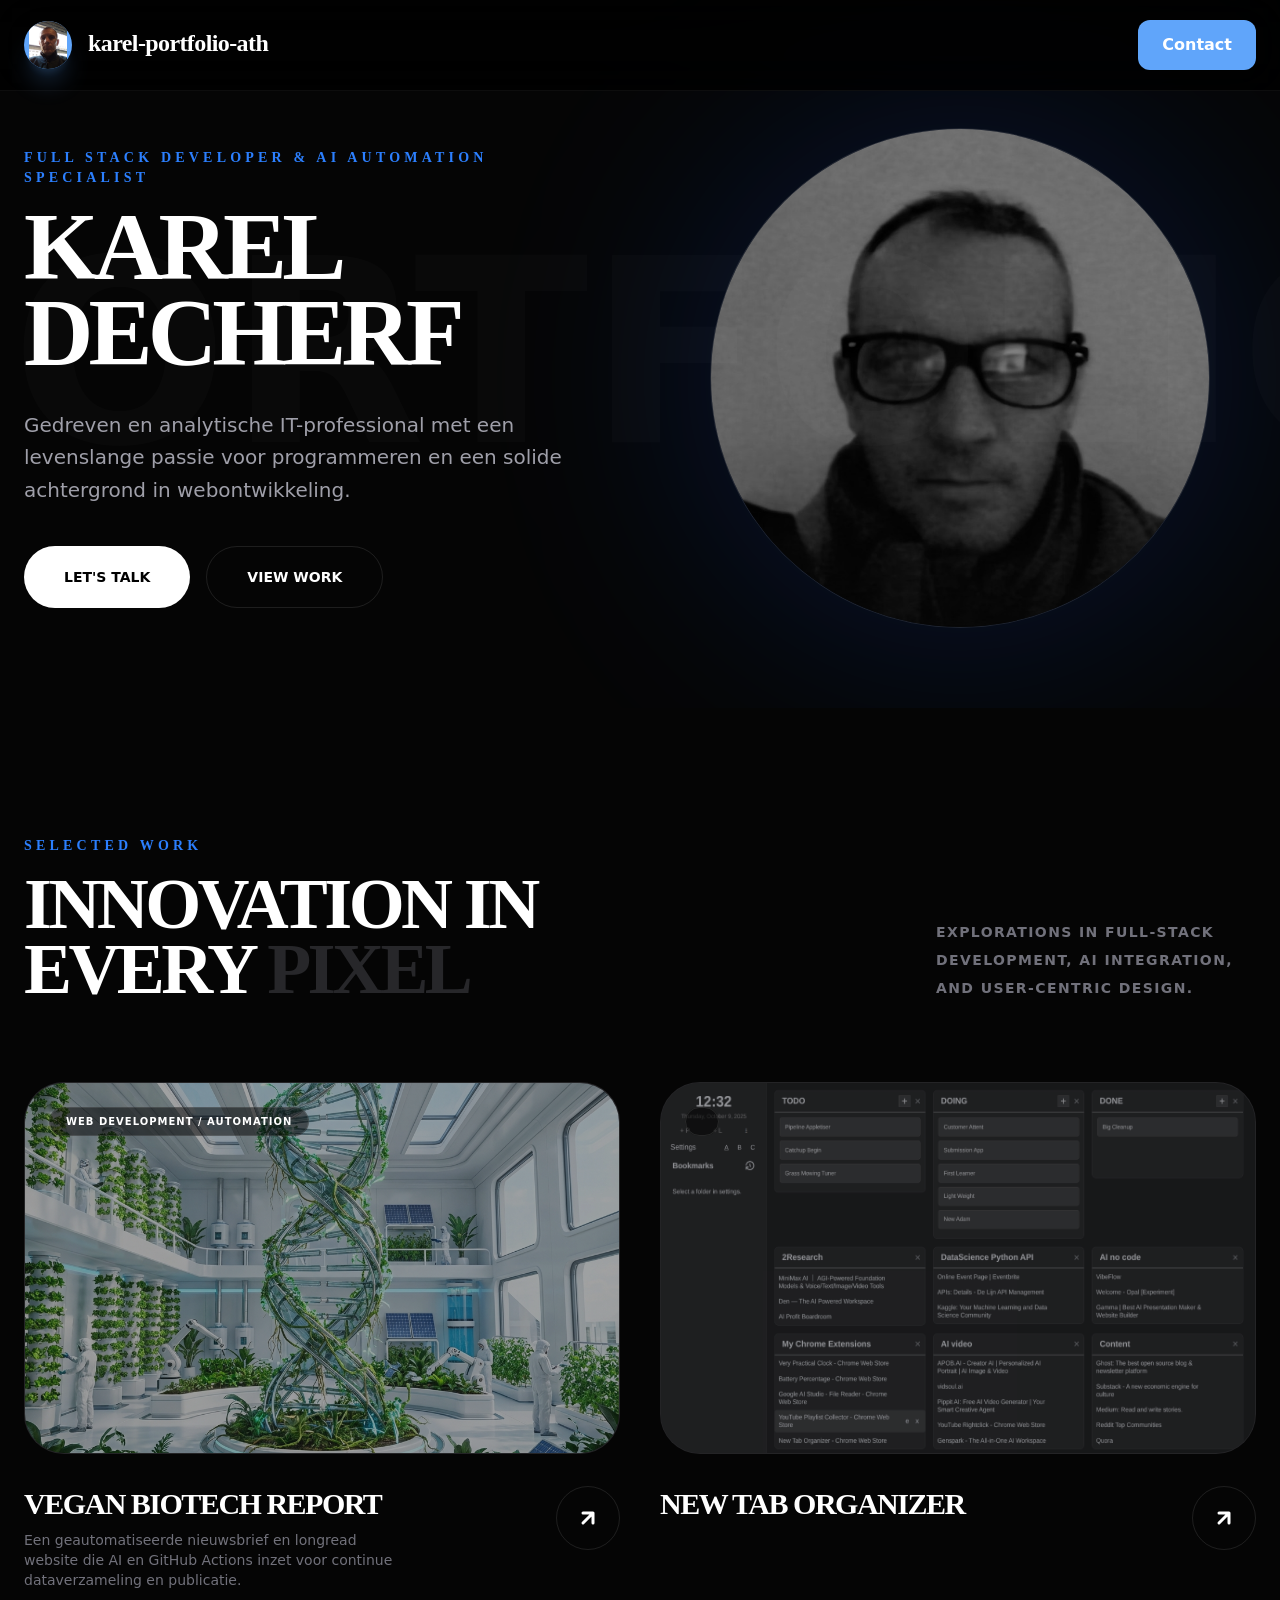
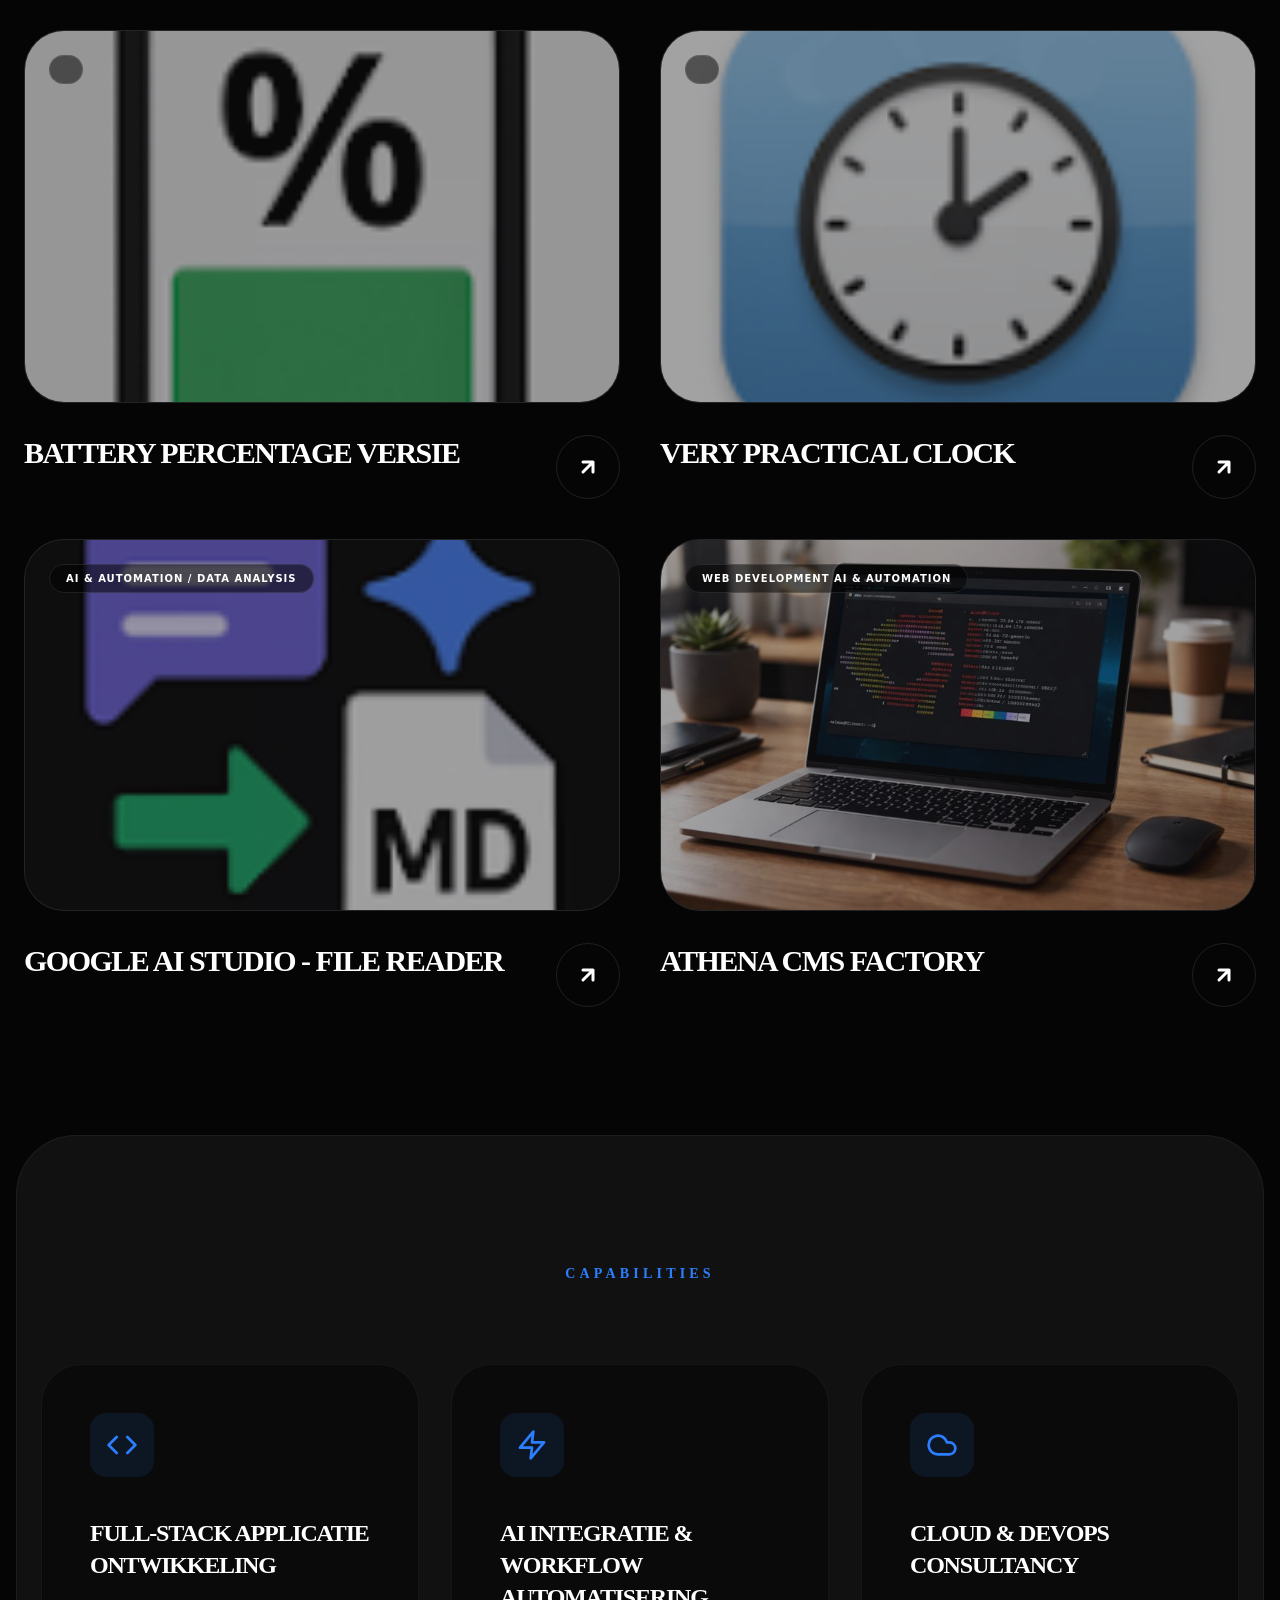
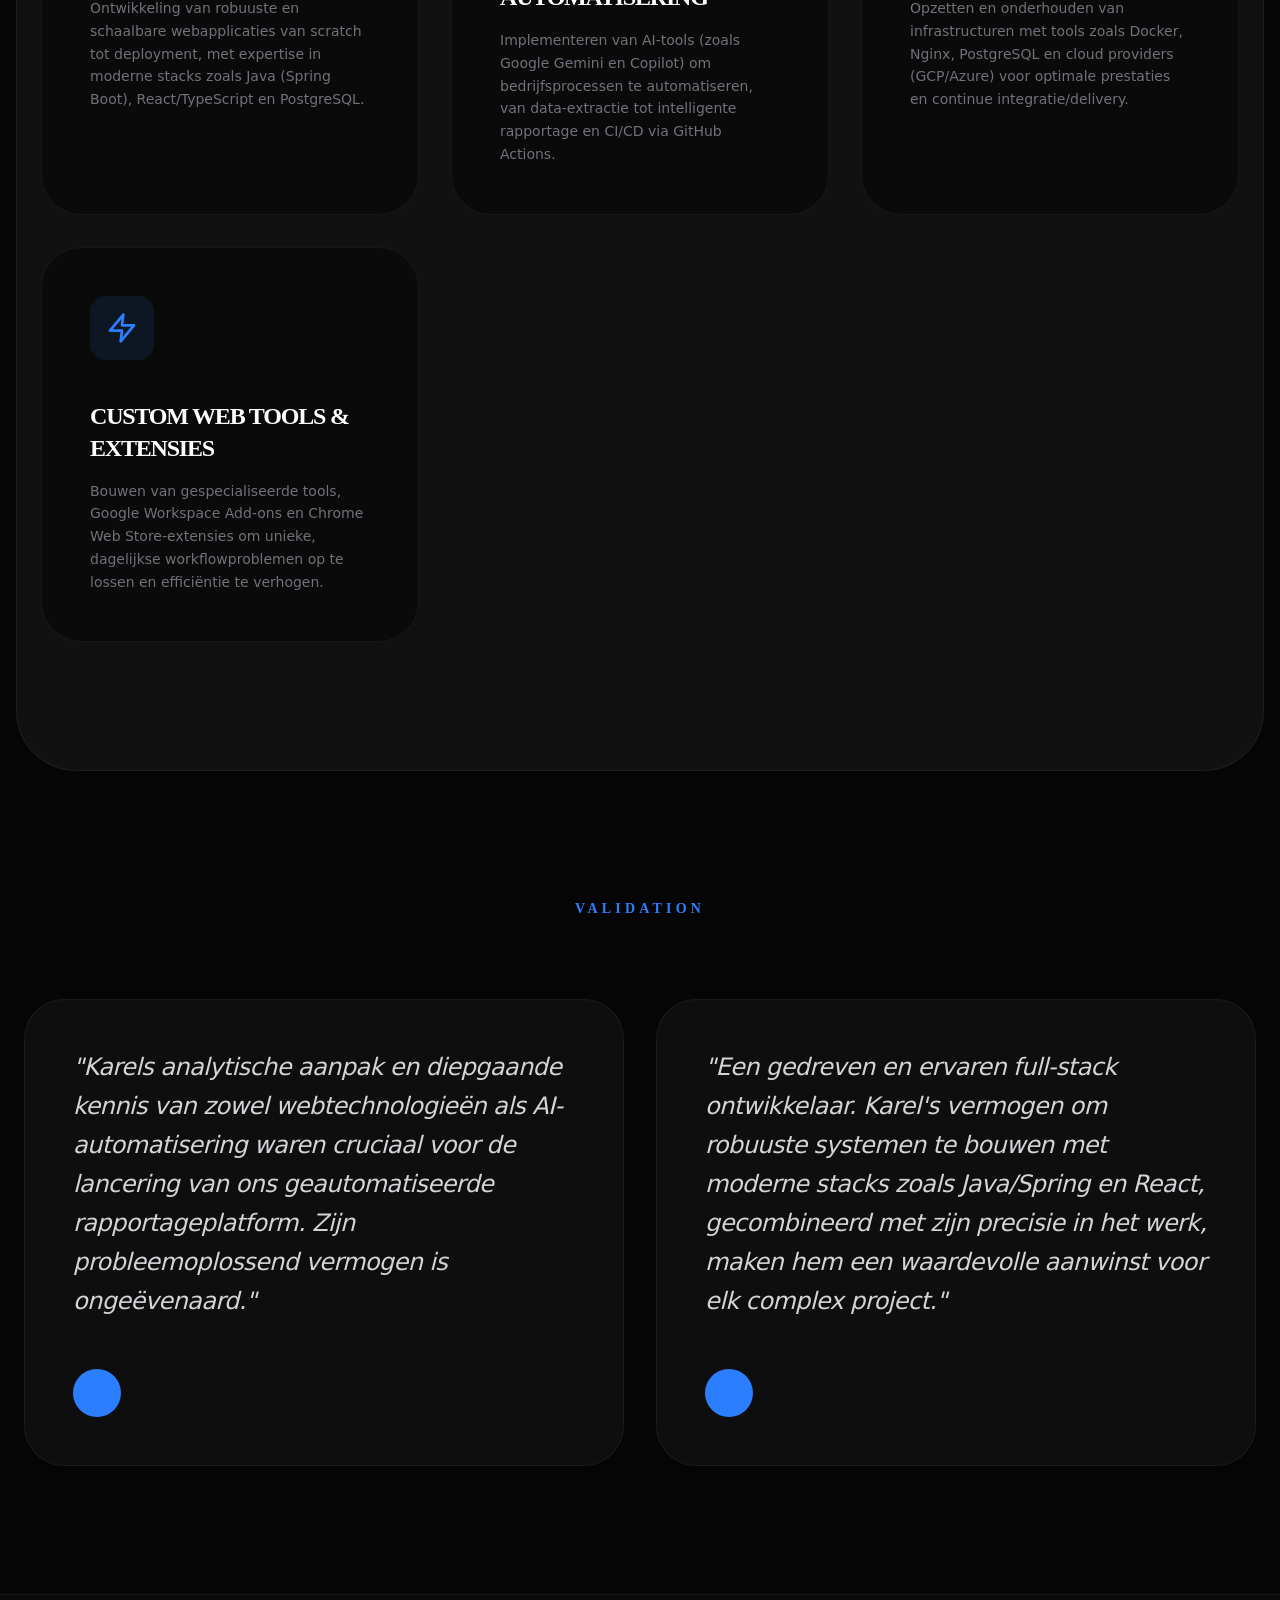
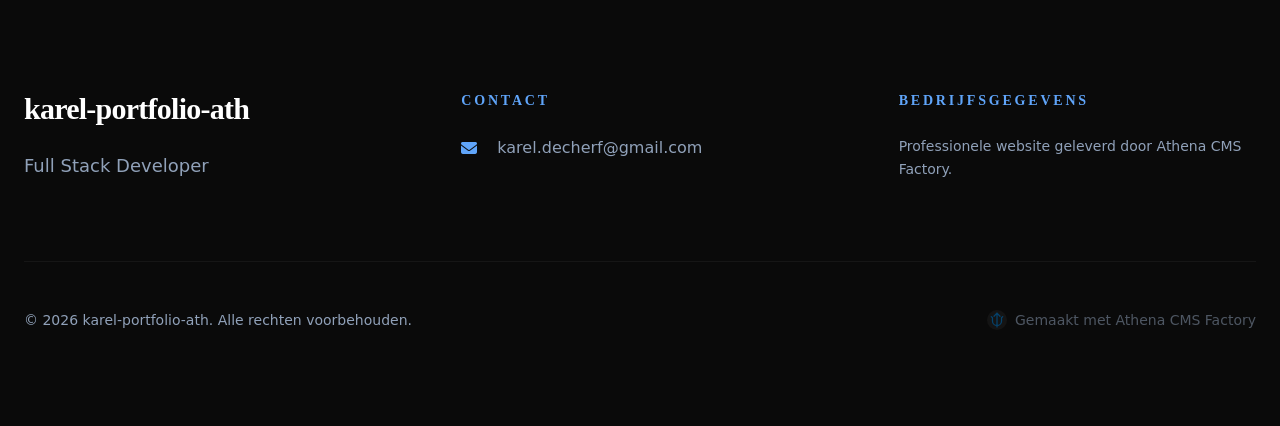
==== commit 584529e6: "deploy: 17edfbe16c1c86fa4905d1692d85e1d1e15d20fb" ====
--- a/index.html
+++ b/index.html
@@ -12,7 +12,7 @@
     <!-- Font Awesome for Icons -->
     <link rel="stylesheet" href="https://cdnjs.cloudflare.com/ajax/libs/font-awesome/6.5.1/css/all.min.css" />
     <title>karel-portfolio-ath</title>
-    <script type="module" crossorigin src="./assets/index-Cmc5RRBw.js"></script>
+    <script type="module" crossorigin src="./assets/index-Bqsx8ctS.js"></script>
     <link rel="stylesheet" crossorigin href="./assets/index-DX4KPyQF.css">
   </head>
   <body>
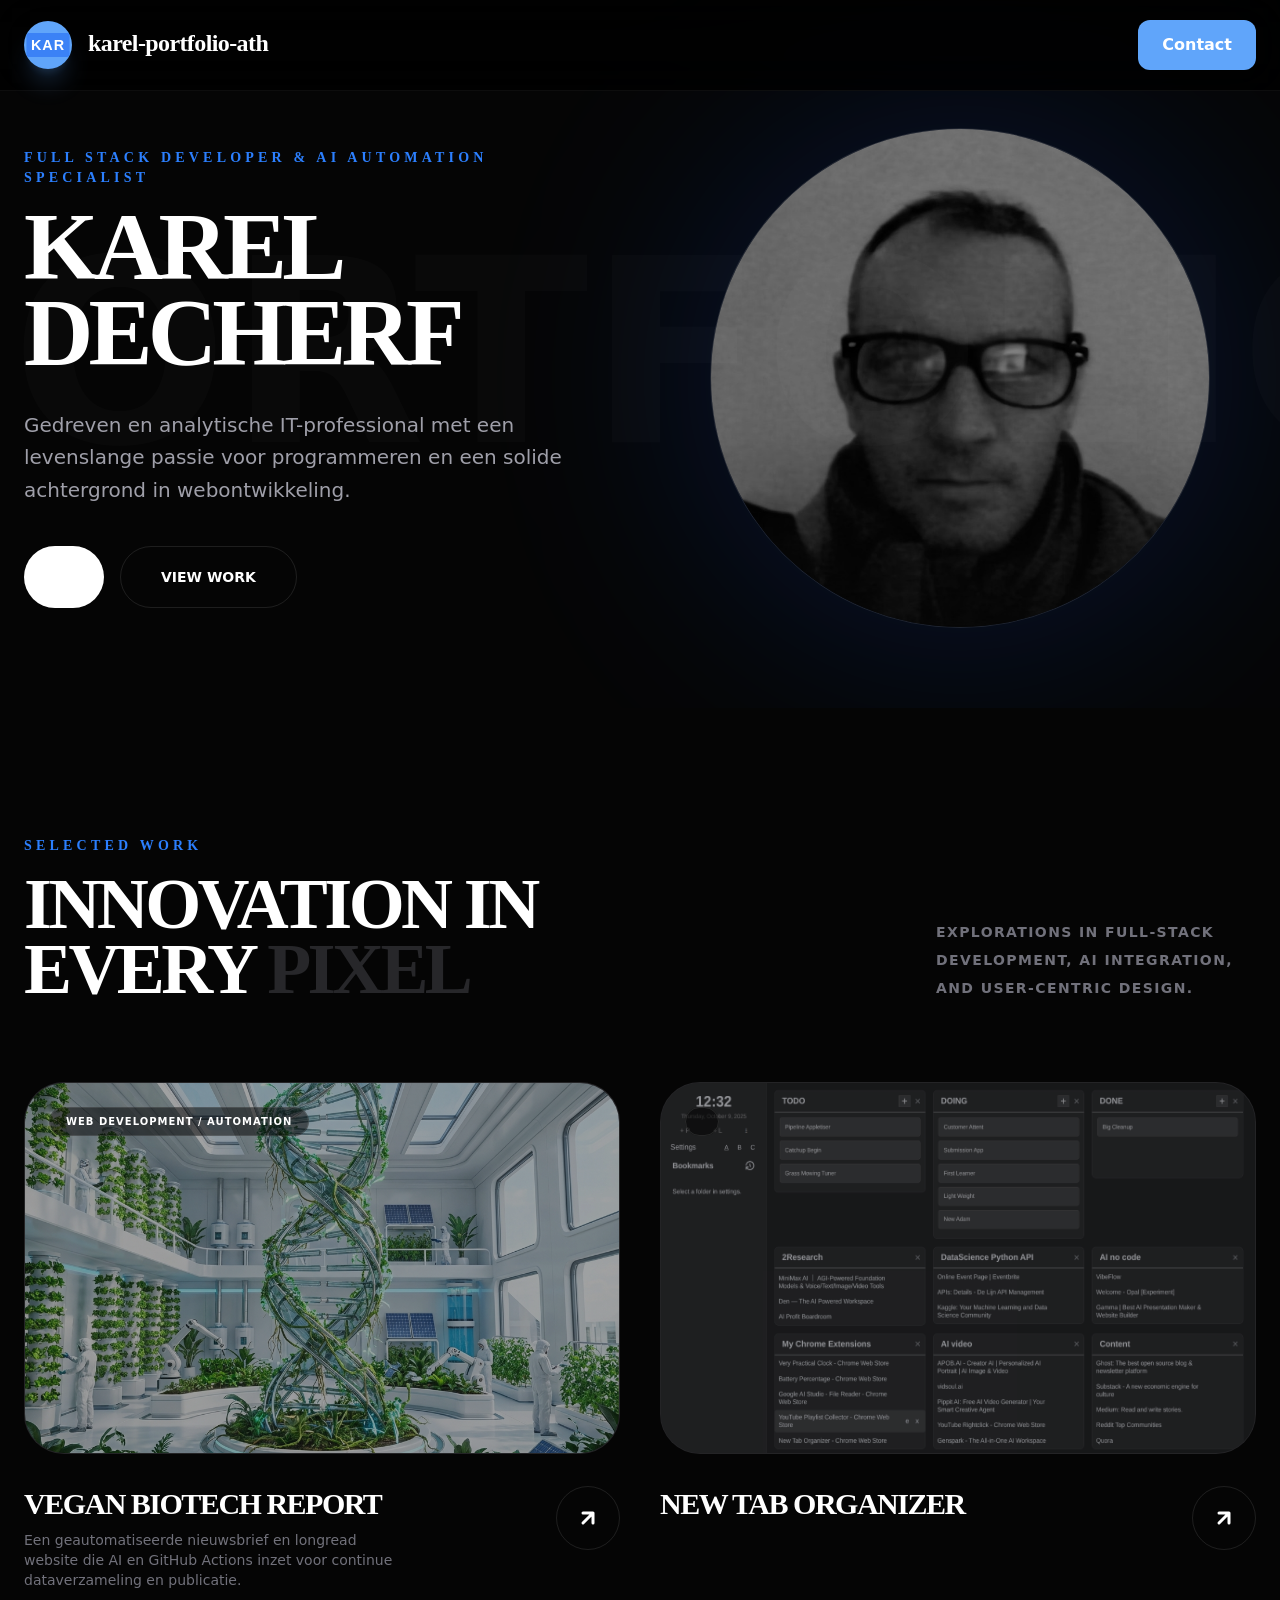
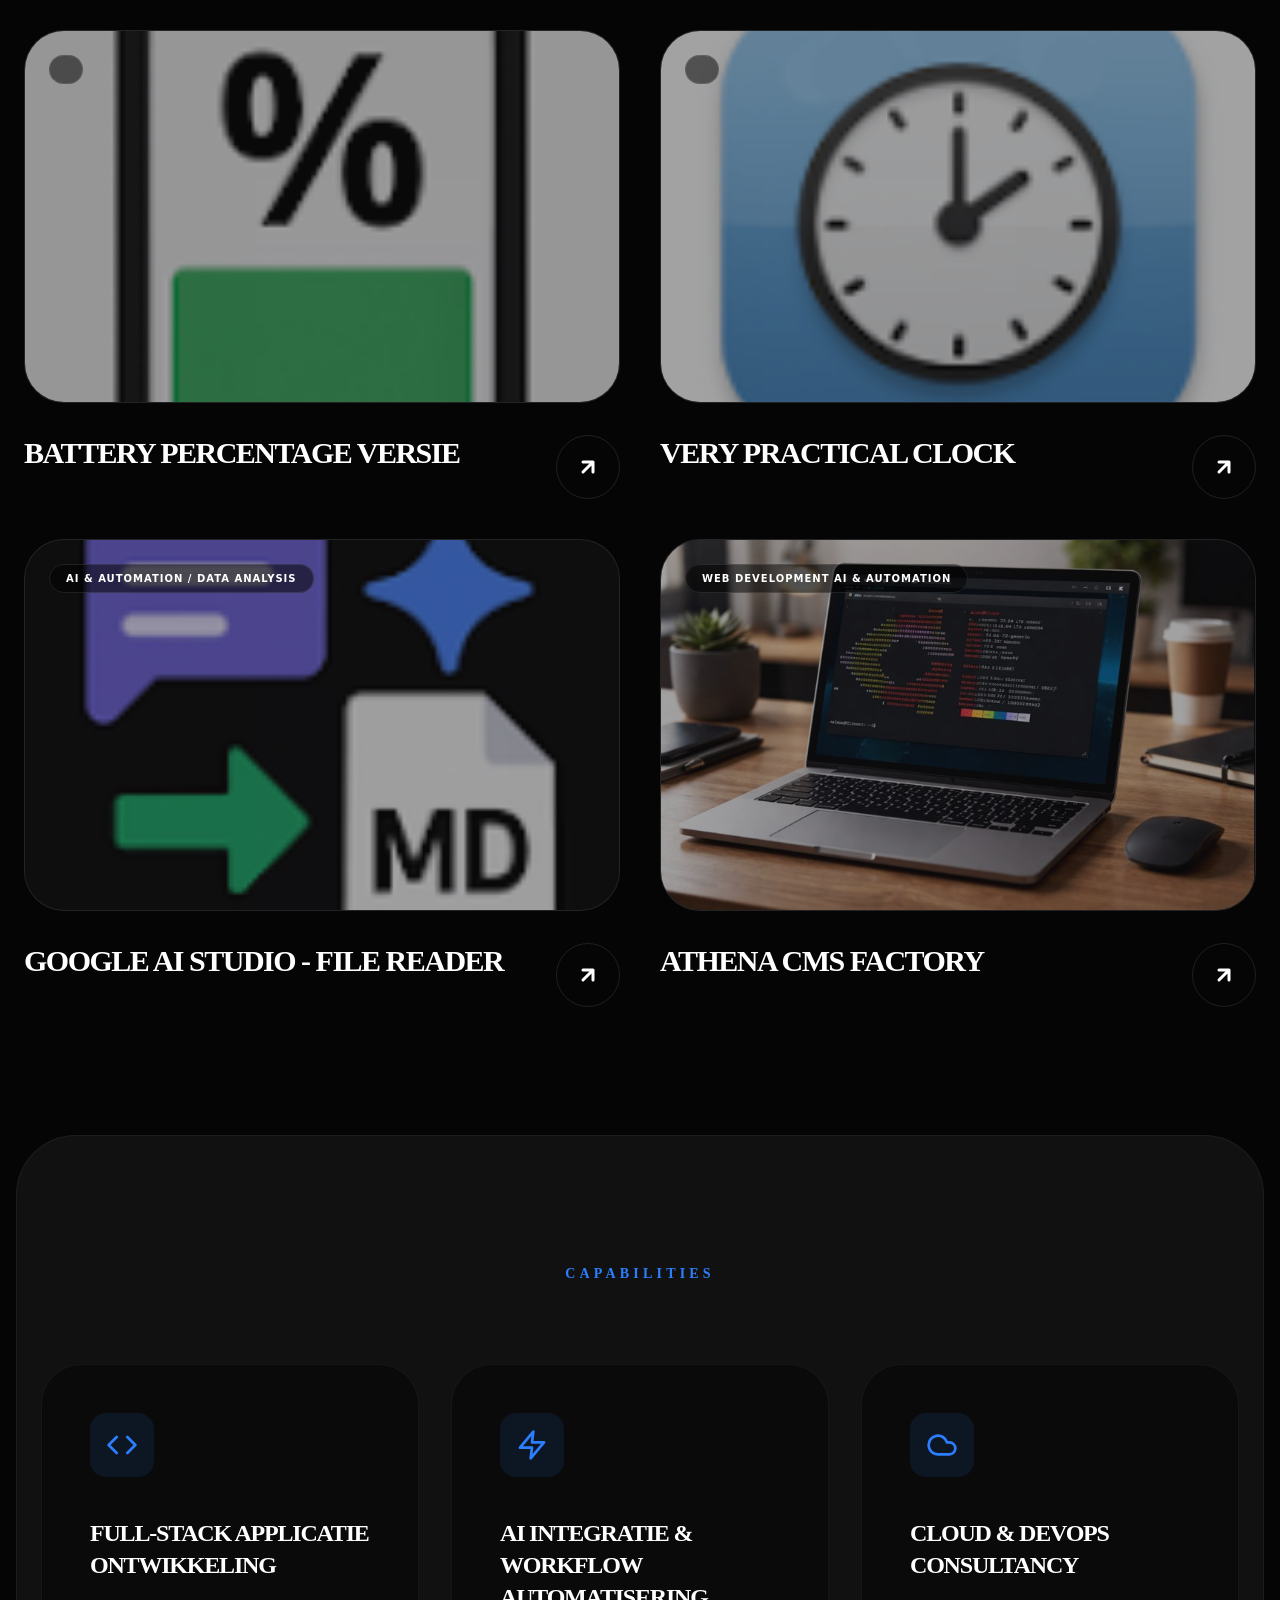
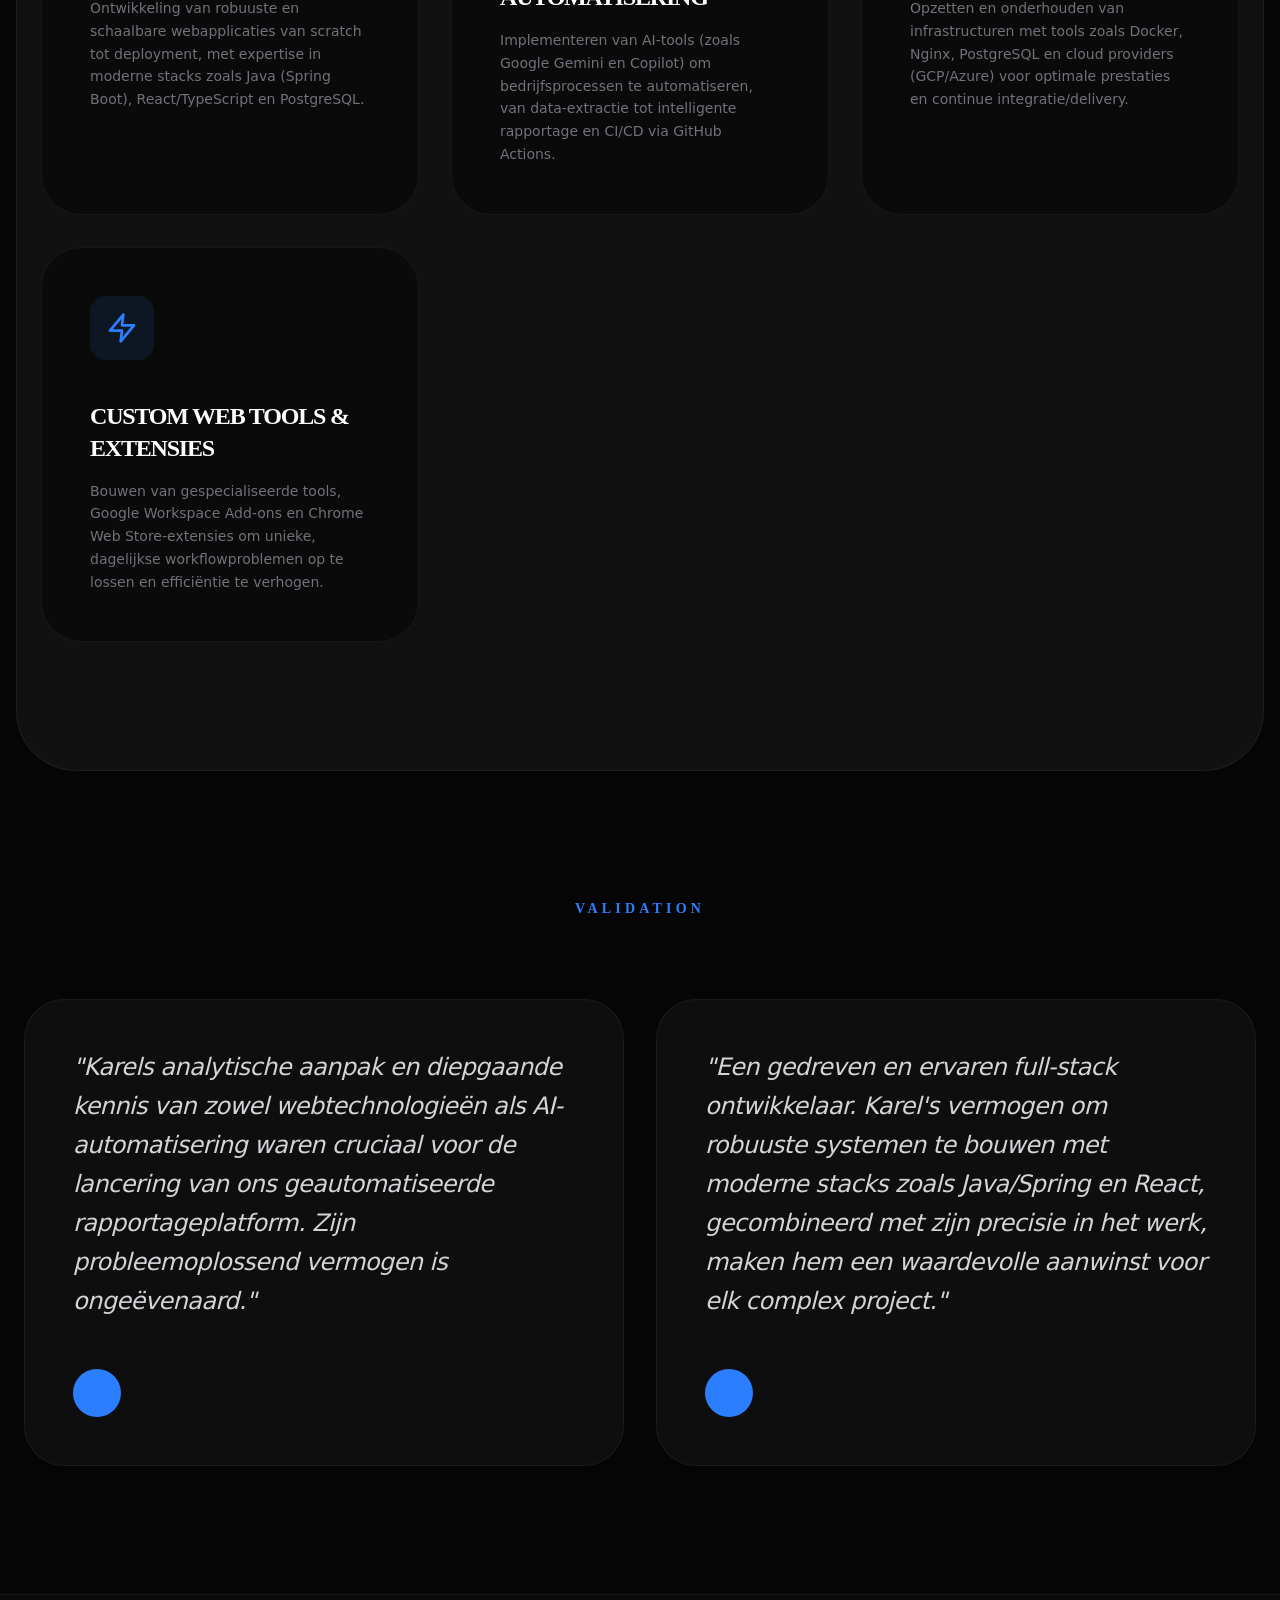
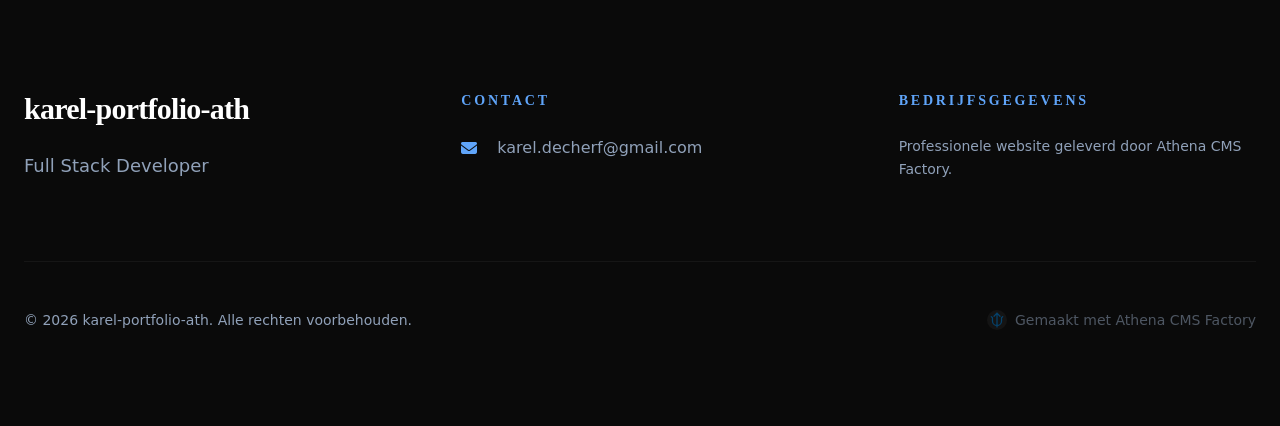
==== commit 77ddb8b2: "deploy: a47d2ccb9ffda8f9b512b702c879d9ce9c95e884" ====
--- a/index.html
+++ b/index.html
@@ -12,8 +12,8 @@
     <!-- Font Awesome for Icons -->
     <link rel="stylesheet" href="https://cdnjs.cloudflare.com/ajax/libs/font-awesome/6.5.1/css/all.min.css" />
     <title>karel-portfolio-ath</title>
-    <script type="module" crossorigin src="./assets/index-Bqsx8ctS.js"></script>
-    <link rel="stylesheet" crossorigin href="./assets/index-DX4KPyQF.css">
+    <script type="module" crossorigin src="./assets/index-9MafUrzD.js"></script>
+    <link rel="stylesheet" crossorigin href="./assets/index-FTv1gIWD.css">
   </head>
   <body>
     <div id="root"></div>
--- a/assets/index-FTv1gIWD.css
+++ b/assets/index-FTv1gIWD.css
@@ -0,0 +1 @@
+@layer properties{@supports (((-webkit-hyphens:none)) and (not (margin-trim:inline))) or ((-moz-orient:inline) and (not (color:rgb(from red r g b)))){*,:before,:after,::backdrop{--tw-translate-x:0;--tw-translate-y:0;--tw-translate-z:0;--tw-rotate-x:initial;--tw-rotate-y:initial;--tw-rotate-z:initial;--tw-skew-x:initial;--tw-skew-y:initial;--tw-space-y-reverse:0;--tw-border-style:solid;--tw-leading:initial;--tw-font-weight:initial;--tw-tracking:initial;--tw-shadow:0 0 #0000;--tw-shadow-color:initial;--tw-shadow-alpha:100%;--tw-inset-shadow:0 0 #0000;--tw-inset-shadow-color:initial;--tw-inset-shadow-alpha:100%;--tw-ring-color:initial;--tw-ring-shadow:0 0 #0000;--tw-inset-ring-color:initial;--tw-inset-ring-shadow:0 0 #0000;--tw-ring-inset:initial;--tw-ring-offset-width:0px;--tw-ring-offset-color:#fff;--tw-ring-offset-shadow:0 0 #0000;--tw-outline-style:solid;--tw-blur:initial;--tw-brightness:initial;--tw-contrast:initial;--tw-grayscale:initial;--tw-hue-rotate:initial;--tw-invert:initial;--tw-opacity:initial;--tw-saturate:initial;--tw-sepia:initial;--tw-drop-shadow:initial;--tw-drop-shadow-color:initial;--tw-drop-shadow-alpha:100%;--tw-drop-shadow-size:initial;--tw-backdrop-blur:initial;--tw-backdrop-brightness:initial;--tw-backdrop-contrast:initial;--tw-backdrop-grayscale:initial;--tw-backdrop-hue-rotate:initial;--tw-backdrop-invert:initial;--tw-backdrop-opacity:initial;--tw-backdrop-saturate:initial;--tw-backdrop-sepia:initial;--tw-duration:initial;--tw-ease:initial;--tw-scale-x:1;--tw-scale-y:1;--tw-scale-z:1}}}@layer theme{:root,:host{--font-sans:"Inter", ui-sans-serif, system-ui, sans-serif;--font-serif:"Playfair Display", ui-serif, Georgia, serif;--font-mono:ui-monospace, SFMono-Regular, Menlo, Monaco, Consolas, "Liberation Mono", "Courier New", monospace;--color-red-50:oklch(97.1% .013 17.38);--color-red-500:oklch(63.7% .237 25.331);--color-red-900:oklch(39.6% .141 25.723);--color-amber-500:oklch(76.9% .188 70.08);--color-green-500:oklch(72.3% .219 149.579);--color-blue-50:oklch(97% .014 254.604);--color-blue-100:oklch(93.2% .032 255.585);--color-blue-200:oklch(88.2% .059 254.128);--color-blue-400:oklch(70.7% .165 254.624);--color-blue-500:oklch(62.3% .214 259.815);--color-blue-600:oklch(54.6% .245 262.881);--color-blue-700:oklch(48.8% .243 264.376);--color-blue-800:oklch(42.4% .199 265.638);--color-blue-900:oklch(37.9% .146 265.522);--color-slate-50:oklch(98.4% .003 247.858);--color-slate-100:oklch(96.8% .007 247.896);--color-slate-200:oklch(92.9% .013 255.508);--color-slate-300:oklch(86.9% .022 252.894);--color-slate-400:oklch(70.4% .04 256.788);--color-slate-500:oklch(55.4% .046 257.417);--color-slate-600:oklch(44.6% .043 257.281);--color-slate-700:oklch(37.2% .044 257.287);--color-slate-800:oklch(27.9% .041 260.031);--color-slate-900:oklch(20.8% .042 265.755);--color-zinc-300:oklch(87.1% .006 286.286);--color-zinc-400:oklch(70.5% .015 286.067);--color-zinc-500:oklch(55.2% .016 285.938);--color-zinc-800:oklch(27.4% .006 286.033);--color-zinc-900:oklch(21% .006 285.885);--color-black:#000;--color-white:#fff;--spacing:.25rem;--container-xs:20rem;--container-sm:24rem;--container-md:28rem;--container-xl:36rem;--container-2xl:42rem;--container-3xl:48rem;--container-5xl:64rem;--container-6xl:72rem;--container-7xl:80rem;--text-xs:.75rem;--text-xs--line-height:calc(1 / .75);--text-sm:.875rem;--text-sm--line-height:calc(1.25 / .875);--text-lg:1.125rem;--text-lg--line-height:calc(1.75 / 1.125);--text-xl:1.25rem;--text-xl--line-height:calc(1.75 / 1.25);--text-2xl:1.5rem;--text-2xl--line-height:calc(2 / 1.5);--text-3xl:1.875rem;--text-3xl--line-height: 1.2 ;--text-4xl:2.25rem;--text-4xl--line-height:calc(2.5 / 2.25);--text-5xl:3rem;--text-5xl--line-height:1;--text-6xl:3.75rem;--text-6xl--line-height:1;--text-7xl:4.5rem;--text-7xl--line-height:1;--text-8xl:6rem;--text-8xl--line-height:1;--font-weight-light:300;--font-weight-medium:500;--font-weight-semibold:600;--font-weight-bold:700;--font-weight-black:900;--tracking-tighter:-.05em;--tracking-tight:-.025em;--tracking-wider:.05em;--tracking-widest:.1em;--leading-tight:1.25;--leading-relaxed:1.625;--leading-loose:2;--radius-sm:.25rem;--radius-lg:.5rem;--radius-xl:.75rem;--radius-2xl:1rem;--radius-3xl:1.5rem;--drop-shadow-lg:0 4px 4px #00000026;--drop-shadow-2xl:0 25px 25px #00000026;--ease-out:cubic-bezier(0, 0, .2, 1);--animate-pulse:pulse 2s cubic-bezier(.4, 0, .6, 1) infinite;--blur-sm:8px;--blur-md:12px;--blur-xl:24px;--blur-2xl:40px;--default-transition-duration:.15s;--default-transition-timing-function:cubic-bezier(.4, 0, .2, 1);--default-font-family:var(--font-sans);--default-mono-font-family:var(--font-mono);--color-primary:#0f172a;--color-secondary:#64748b;--color-accent:#3b82f6;--color-button-bg:#3b82f6;--color-card-bg:#fff;--color-header-bg:#fff;--color-background:#fff;--color-surface:#f8fafc;--color-text:#1e293b;--color-heading:#0f172a;--color-title:#0f172a;--radius-custom:1rem;--shadow-main:0 4px 20px -2px #0000000d;--animate-reveal:reveal .8s cubic-bezier(.2, .8, .2, 1) forwards}}@layer base{*,:after,:before,::backdrop{box-sizing:border-box;border:0 solid;margin:0;padding:0}::file-selector-button{box-sizing:border-box;border:0 solid;margin:0;padding:0}html,:host{-webkit-text-size-adjust:100%;-moz-tab-size:4;tab-size:4;line-height:1.5;font-family:var(--default-font-family,ui-sans-serif, system-ui, sans-serif, "Apple Color Emoji", "Segoe UI Emoji", "Segoe UI Symbol", "Noto Color Emoji");font-feature-settings:var(--default-font-feature-settings,normal);font-variation-settings:var(--default-font-variation-settings,normal);-webkit-tap-highlight-color:transparent}hr{height:0;color:inherit;border-top-width:1px}abbr:where([title]){-webkit-text-decoration:underline dotted;text-decoration:underline dotted}h1,h2,h3,h4,h5,h6{font-size:inherit;font-weight:inherit}a{color:inherit;-webkit-text-decoration:inherit;text-decoration:inherit}b,strong{font-weight:bolder}code,kbd,samp,pre{font-family:var(--default-mono-font-family,ui-monospace, SFMono-Regular, Menlo, Monaco, Consolas, "Liberation Mono", "Courier New", monospace);font-feature-settings:var(--default-mono-font-feature-settings,normal);font-variation-settings:var(--default-mono-font-variation-settings,normal);font-size:1em}small{font-size:80%}sub,sup{vertical-align:baseline;font-size:75%;line-height:0;position:relative}sub{bottom:-.25em}sup{top:-.5em}table{text-indent:0;border-color:inherit;border-collapse:collapse}:-moz-focusring{outline:auto}progress{vertical-align:baseline}summary{display:list-item}ol,ul,menu{list-style:none}img,svg,video,canvas,audio,iframe,embed,object{vertical-align:middle;display:block}img,video{max-width:100%;height:auto}button,input,select,optgroup,textarea{font:inherit;font-feature-settings:inherit;font-variation-settings:inherit;letter-spacing:inherit;color:inherit;opacity:1;background-color:#0000;border-radius:0}::file-selector-button{font:inherit;font-feature-settings:inherit;font-variation-settings:inherit;letter-spacing:inherit;color:inherit;opacity:1;background-color:#0000;border-radius:0}:where(select:is([multiple],[size])) optgroup{font-weight:bolder}:where(select:is([multiple],[size])) optgroup option{padding-inline-start:20px}::file-selector-button{margin-inline-end:4px}::placeholder{opacity:1}@supports (not ((-webkit-appearance:-apple-pay-button))) or (contain-intrinsic-size:1px){::placeholder{color:currentColor}@supports (color:color-mix(in lab,red,red)){::placeholder{color:color-mix(in oklab,currentcolor 50%,transparent)}}}textarea{resize:vertical}::-webkit-search-decoration{-webkit-appearance:none}::-webkit-date-and-time-value{min-height:1lh;text-align:inherit}::-webkit-datetime-edit{display:inline-flex}::-webkit-datetime-edit-fields-wrapper{padding:0}::-webkit-datetime-edit{padding-block:0}::-webkit-datetime-edit-year-field{padding-block:0}::-webkit-datetime-edit-month-field{padding-block:0}::-webkit-datetime-edit-day-field{padding-block:0}::-webkit-datetime-edit-hour-field{padding-block:0}::-webkit-datetime-edit-minute-field{padding-block:0}::-webkit-datetime-edit-second-field{padding-block:0}::-webkit-datetime-edit-millisecond-field{padding-block:0}::-webkit-datetime-edit-meridiem-field{padding-block:0}::-webkit-calendar-picker-indicator{line-height:1}:-moz-ui-invalid{box-shadow:none}button,input:where([type=button],[type=reset],[type=submit]){-webkit-appearance:button;-moz-appearance:button;appearance:button}::file-selector-button{-webkit-appearance:button;-moz-appearance:button;appearance:button}::-webkit-inner-spin-button{height:auto}::-webkit-outer-spin-button{height:auto}[hidden]:where(:not([hidden=until-found])){display:none!important}:root{color-scheme:light;scroll-behavior:smooth;--color-primary:#0f172a;--color-heading:#0f172a;--color-title:#0f172a;--color-accent:#3b82f6;--color-button-bg:#3b82f6;--color-card-bg:#fff;--color-header-bg:#fff;--color-surface:#fff;--color-background:#fff;--color-text:#1e293b;--radius-custom:1rem;--shadow-main:0 4px 20px -2px #0000000d}:root.dark{color-scheme:dark;--color-primary:#fff;--color-heading:#fff;--color-title:#fff;--color-accent:#60a5fa;--color-button-bg:#60a5fa;--color-card-bg:#1e293b;--color-header-bg:#0f172a;--color-surface:#1e293b;--color-background:#0f172a;--color-text:#f8fafc;--shadow-main:0 10px 40px #0000004d}body{background-color:var(--color-background);color:var(--color-text);font-family:var(--font-sans);-webkit-font-smoothing:antialiased;line-height:1.6}h1{color:var(--color-title);font-family:var(--font-serif);--tw-tracking:var(--tracking-tight);letter-spacing:var(--tracking-tight);font-weight:700;line-height:1.2}h2,h3,h4{color:var(--color-heading);font-family:var(--font-serif);--tw-tracking:var(--tracking-tight);letter-spacing:var(--tracking-tight);font-weight:700;line-height:1.2}@starting-style{section{opacity:0;transform:translateY(20px)}}section{transition:opacity .8s,transform .8s}img{object-fit:cover;border-radius:var(--radius-custom);max-width:100%;height:auto}button{cursor:pointer}}@layer components{.btn-primary{padding-inline:calc(var(--spacing) * 6);padding-block:calc(var(--spacing) * 3);--tw-font-weight:var(--font-weight-semibold);font-weight:var(--font-weight-semibold);color:var(--color-white);--tw-shadow:0 20px 25px -5px var(--tw-shadow-color,#0000001a), 0 8px 10px -6px var(--tw-shadow-color,#0000001a);box-shadow:var(--tw-inset-shadow),var(--tw-inset-ring-shadow),var(--tw-ring-offset-shadow),var(--tw-ring-shadow),var(--tw-shadow);transition-property:all;transition-timing-function:var(--tw-ease,var(--default-transition-timing-function));transition-duration:var(--tw-duration,var(--default-transition-duration));border-radius:3.40282e38px}@media(hover:hover){.btn-primary:hover{--tw-scale-x:105%;--tw-scale-y:105%;--tw-scale-z:105%;scale:var(--tw-scale-x) var(--tw-scale-y)}}.btn-primary:active{--tw-scale-x:95%;--tw-scale-y:95%;--tw-scale-z:95%;scale:var(--tw-scale-x) var(--tw-scale-y)}.btn-primary{background-color:var(--color-button-bg);box-shadow:0 8px 30px #0000001a}.card{border-radius:var(--radius-3xl);border-style:var(--tw-border-style);border-width:1px;border-color:var(--color-slate-100);padding:calc(var(--spacing) * 6);--tw-shadow:var(--shadow-main);box-shadow:var(--tw-inset-shadow),var(--tw-inset-ring-shadow),var(--tw-ring-offset-shadow),var(--tw-ring-shadow),var(--tw-shadow);transition-property:transform,translate,scale,rotate;transition-timing-function:var(--tw-ease,var(--default-transition-timing-function));transition-duration:var(--tw-duration,var(--default-transition-duration))}@media(hover:hover){.card:hover{--tw-translate-y:calc(var(--spacing) * -1);translate:var(--tw-translate-x) var(--tw-translate-y)}}.card{background-color:var(--color-card-bg)}.badge{background-color:#3b82f61a;border-radius:3.40282e38px}@supports (color:color-mix(in lab,red,red)){.badge{background-color:color-mix(in oklab,var(--color-accent) 10%,transparent)}}.badge{padding-inline:calc(var(--spacing) * 3);padding-block:calc(var(--spacing) * 1);font-size:var(--text-xs);line-height:var(--tw-leading,var(--text-xs--line-height));--tw-font-weight:var(--font-weight-bold);font-weight:var(--font-weight-bold);--tw-tracking:var(--tracking-widest);letter-spacing:var(--tracking-widest);color:var(--color-accent);text-transform:uppercase}.cart-overlay-backdrop{inset:calc(var(--spacing) * 0);z-index:2000;background-color:#000000b3;justify-content:flex-end;display:flex;position:fixed}@supports (color:color-mix(in lab,red,red)){.cart-overlay-backdrop{background-color:color-mix(in oklab,var(--color-black) 70%,transparent)}}.cart-overlay-backdrop{--tw-backdrop-blur:blur(var(--blur-sm));-webkit-backdrop-filter:var(--tw-backdrop-blur,) var(--tw-backdrop-brightness,) var(--tw-backdrop-contrast,) var(--tw-backdrop-grayscale,) var(--tw-backdrop-hue-rotate,) var(--tw-backdrop-invert,) var(--tw-backdrop-opacity,) var(--tw-backdrop-saturate,) var(--tw-backdrop-sepia,);backdrop-filter:var(--tw-backdrop-blur,) var(--tw-backdrop-brightness,) var(--tw-backdrop-contrast,) var(--tw-backdrop-grayscale,) var(--tw-backdrop-hue-rotate,) var(--tw-backdrop-invert,) var(--tw-backdrop-opacity,) var(--tw-backdrop-saturate,) var(--tw-backdrop-sepia,)}.cart-overlay{background-color:var(--color-background);width:100%;height:100%;max-width:var(--container-md);padding:calc(var(--spacing) * 8);--tw-shadow:0 25px 50px -12px var(--tw-shadow-color,#00000040);box-shadow:var(--tw-inset-shadow),var(--tw-inset-ring-shadow),var(--tw-ring-offset-shadow),var(--tw-ring-shadow),var(--tw-shadow);flex-direction:column;animation:.3s ease-out slideIn;display:flex}@keyframes slideIn{0%{transform:translate(100%)}to{transform:translate(0)}}.cart-item{border-bottom-style:var(--tw-border-style);border-bottom-width:1px;border-color:var(--color-slate-100);padding-block:calc(var(--spacing) * 4);justify-content:space-between;align-items:center;display:flex}.checkout-btn{border-radius:var(--radius-2xl);background-color:var(--color-accent);width:100%;padding-block:calc(var(--spacing) * 4);--tw-font-weight:var(--font-weight-bold);font-weight:var(--font-weight-bold);color:var(--color-white);--tw-shadow:0 20px 25px -5px var(--tw-shadow-color,#0000001a), 0 8px 10px -6px var(--tw-shadow-color,#0000001a);box-shadow:var(--tw-inset-shadow),var(--tw-inset-ring-shadow),var(--tw-ring-offset-shadow),var(--tw-ring-shadow),var(--tw-shadow);--tw-shadow-color:#3b82f633}@supports (color:color-mix(in lab,red,red)){.checkout-btn{--tw-shadow-color:color-mix(in oklab, color-mix(in oklab, var(--color-accent) 20%, transparent) var(--tw-shadow-alpha), transparent)}}.checkout-btn{transition-property:transform,translate,scale,rotate;transition-timing-function:var(--tw-ease,var(--default-transition-timing-function));transition-duration:var(--tw-duration,var(--default-transition-duration))}@media(hover:hover){.checkout-btn:hover{scale:1.02}}}@layer utilities{.pointer-events-auto{pointer-events:auto}.pointer-events-none{pointer-events:none}.visible{visibility:visible}.absolute{position:absolute}.fixed{position:fixed}.relative{position:relative}.inset-0{inset:calc(var(--spacing) * 0)}.start{inset-inline-start:var(--spacing)}.end{inset-inline-end:var(--spacing)}.top-0{top:calc(var(--spacing) * 0)}.top-1\/2{top:50%}.top-4{top:calc(var(--spacing) * 4)}.top-6{top:calc(var(--spacing) * 6)}.top-8{top:calc(var(--spacing) * 8)}.right-0{right:calc(var(--spacing) * 0)}.right-4{right:calc(var(--spacing) * 4)}.right-8{right:calc(var(--spacing) * 8)}.bottom-0{bottom:calc(var(--spacing) * 0)}.left-0{left:calc(var(--spacing) * 0)}.left-1\/2{left:50%}.left-6{left:calc(var(--spacing) * 6)}.z-0{z-index:0}.z-10{z-index:10}.z-20{z-index:20}.z-30{z-index:30}.z-40{z-index:40}.z-50{z-index:50}.z-\[100\]{z-index:100}.z-\[200\]{z-index:200}.z-\[1000\]{z-index:1000}.z-\[2000\]{z-index:2000}.order-1{order:1}.order-2{order:2}.container{width:100%}@media(min-width:40rem){.container{max-width:40rem}}@media(min-width:48rem){.container{max-width:48rem}}@media(min-width:64rem){.container{max-width:64rem}}@media(min-width:80rem){.container{max-width:80rem}}@media(min-width:96rem){.container{max-width:96rem}}.m-4{margin:calc(var(--spacing) * 4)}.mx-4{margin-inline:calc(var(--spacing) * 4)}.mx-auto{margin-inline:auto}.-mt-64{margin-top:calc(var(--spacing) * -64)}.mt-1{margin-top:calc(var(--spacing) * 1)}.mt-2{margin-top:calc(var(--spacing) * 2)}.mt-4{margin-top:calc(var(--spacing) * 4)}.mt-6{margin-top:calc(var(--spacing) * 6)}.mt-auto{margin-top:auto}.-mr-64{margin-right:calc(var(--spacing) * -64)}.mr-2{margin-right:calc(var(--spacing) * 2)}.-mb-48{margin-bottom:calc(var(--spacing) * -48)}.mb-0{margin-bottom:calc(var(--spacing) * 0)}.mb-1{margin-bottom:calc(var(--spacing) * 1)}.mb-2{margin-bottom:calc(var(--spacing) * 2)}.mb-4{margin-bottom:calc(var(--spacing) * 4)}.mb-6{margin-bottom:calc(var(--spacing) * 6)}.mb-8{margin-bottom:calc(var(--spacing) * 8)}.mb-10{margin-bottom:calc(var(--spacing) * 10)}.mb-12{margin-bottom:calc(var(--spacing) * 12)}.mb-20{margin-bottom:calc(var(--spacing) * 20)}.mb-24{margin-bottom:calc(var(--spacing) * 24)}.-ml-48{margin-left:calc(var(--spacing) * -48)}.ml-1{margin-left:calc(var(--spacing) * 1)}.ml-2{margin-left:calc(var(--spacing) * 2)}.block{display:block}.contents{display:contents}.flex{display:flex}.grid{display:grid}.hidden{display:none}.inline-block{display:inline-block}.inline-flex{display:inline-flex}.table{display:table}.aspect-\[16\/10\]{aspect-ratio:16/10}.aspect-square{aspect-ratio:1}.h-1{height:calc(var(--spacing) * 1)}.h-2{height:calc(var(--spacing) * 2)}.h-3{height:calc(var(--spacing) * 3)}.h-5{height:calc(var(--spacing) * 5)}.h-8{height:calc(var(--spacing) * 8)}.h-10{height:calc(var(--spacing) * 10)}.h-12{height:calc(var(--spacing) * 12)}.h-16{height:calc(var(--spacing) * 16)}.h-24{height:calc(var(--spacing) * 24)}.h-48{height:calc(var(--spacing) * 48)}.h-72{height:calc(var(--spacing) * 72)}.h-96{height:calc(var(--spacing) * 96)}.h-\[90vh\]{height:90vh}.h-\[500px\]{height:500px}.h-full{height:100%}.max-h-\[50vh\]{max-height:50vh}.max-h-\[80vh\]{max-height:80vh}.max-h-\[90vh\]{max-height:90vh}.min-h-full{min-height:100%}.min-h-screen{min-height:100vh}.w-3{width:calc(var(--spacing) * 3)}.w-5{width:calc(var(--spacing) * 5)}.w-8{width:calc(var(--spacing) * 8)}.w-10{width:calc(var(--spacing) * 10)}.w-12{width:calc(var(--spacing) * 12)}.w-16{width:calc(var(--spacing) * 16)}.w-20{width:calc(var(--spacing) * 20)}.w-32{width:calc(var(--spacing) * 32)}.w-72{width:calc(var(--spacing) * 72)}.w-96{width:calc(var(--spacing) * 96)}.w-\[500px\]{width:500px}.w-full{width:100%}.max-w-2xl{max-width:var(--container-2xl)}.max-w-3xl{max-width:var(--container-3xl)}.max-w-5xl{max-width:var(--container-5xl)}.max-w-6xl{max-width:var(--container-6xl)}.max-w-7xl{max-width:var(--container-7xl)}.max-w-md{max-width:var(--container-md)}.max-w-sm{max-width:var(--container-sm)}.max-w-xl{max-width:var(--container-xl)}.max-w-xs{max-width:var(--container-xs)}.flex-1{flex:1}.flex-grow{flex-grow:1}.-translate-x-1\/2{--tw-translate-x: -50% ;translate:var(--tw-translate-x) var(--tw-translate-y)}.translate-x-0{--tw-translate-x:calc(var(--spacing) * 0);translate:var(--tw-translate-x) var(--tw-translate-y)}.-translate-y-1\/2{--tw-translate-y: -50% ;translate:var(--tw-translate-x) var(--tw-translate-y)}.transform{transform:var(--tw-rotate-x,) var(--tw-rotate-y,) var(--tw-rotate-z,) var(--tw-skew-x,) var(--tw-skew-y,)}.animate-pulse{animation:var(--animate-pulse)}.animate-reveal{animation:var(--animate-reveal)}.cursor-not-allowed{cursor:not-allowed}.cursor-pointer{cursor:pointer}.grid-cols-1{grid-template-columns:repeat(1,minmax(0,1fr))}.flex-col{flex-direction:column}.flex-wrap{flex-wrap:wrap}.items-center{align-items:center}.items-end{align-items:flex-end}.items-start{align-items:flex-start}.justify-between{justify-content:space-between}.justify-center{justify-content:center}.justify-end{justify-content:flex-end}.gap-2{gap:calc(var(--spacing) * 2)}.gap-3{gap:calc(var(--spacing) * 3)}.gap-4{gap:calc(var(--spacing) * 4)}.gap-6{gap:calc(var(--spacing) * 6)}.gap-8{gap:calc(var(--spacing) * 8)}.gap-10{gap:calc(var(--spacing) * 10)}.gap-12{gap:calc(var(--spacing) * 12)}.gap-16{gap:calc(var(--spacing) * 16)}.gap-20{gap:calc(var(--spacing) * 20)}:where(.space-y-1>:not(:last-child)){--tw-space-y-reverse:0;margin-block-start:calc(calc(var(--spacing) * 1) * var(--tw-space-y-reverse));margin-block-end:calc(calc(var(--spacing) * 1) * calc(1 - var(--tw-space-y-reverse)))}:where(.space-y-2>:not(:last-child)){--tw-space-y-reverse:0;margin-block-start:calc(calc(var(--spacing) * 2) * var(--tw-space-y-reverse));margin-block-end:calc(calc(var(--spacing) * 2) * calc(1 - var(--tw-space-y-reverse)))}:where(.space-y-4>:not(:last-child)){--tw-space-y-reverse:0;margin-block-start:calc(calc(var(--spacing) * 4) * var(--tw-space-y-reverse));margin-block-end:calc(calc(var(--spacing) * 4) * calc(1 - var(--tw-space-y-reverse)))}:where(.space-y-6>:not(:last-child)){--tw-space-y-reverse:0;margin-block-start:calc(calc(var(--spacing) * 6) * var(--tw-space-y-reverse));margin-block-end:calc(calc(var(--spacing) * 6) * calc(1 - var(--tw-space-y-reverse)))}:where(.space-y-8>:not(:last-child)){--tw-space-y-reverse:0;margin-block-start:calc(calc(var(--spacing) * 8) * var(--tw-space-y-reverse));margin-block-end:calc(calc(var(--spacing) * 8) * calc(1 - var(--tw-space-y-reverse)))}.self-start{align-self:flex-start}.overflow-hidden{overflow:hidden}.overflow-y-auto{overflow-y:auto}.rounded{border-radius:.25rem}.rounded-2xl{border-radius:var(--radius-2xl)}.rounded-3xl{border-radius:var(--radius-3xl)}.rounded-\[2rem\]{border-radius:2rem}.rounded-\[3rem\]{border-radius:3rem}.rounded-\[4rem\]{border-radius:4rem}.rounded-\[40px\]{border-radius:40px}.rounded-\[60px\]{border-radius:60px}.rounded-full{border-radius:3.40282e38px}.rounded-lg{border-radius:var(--radius-lg)}.rounded-sm{border-radius:var(--radius-sm)}.rounded-xl{border-radius:var(--radius-xl)}.border{border-style:var(--tw-border-style);border-width:1px}.border-2{border-style:var(--tw-border-style);border-width:2px}.border-4{border-style:var(--tw-border-style);border-width:4px}.border-t{border-top-style:var(--tw-border-style);border-top-width:1px}.border-r{border-right-style:var(--tw-border-style);border-right-width:1px}.border-b{border-bottom-style:var(--tw-border-style);border-bottom-width:1px}.border-l{border-left-style:var(--tw-border-style);border-left-width:1px}.border-blue-100{border-color:var(--color-blue-100)}.border-blue-200{border-color:var(--color-blue-200)}.border-slate-100{border-color:var(--color-slate-100)}.border-slate-200{border-color:var(--color-slate-200)}.border-transparent{border-color:#0000}.border-white\/5{border-color:#ffffff0d}@supports (color:color-mix(in lab,red,red)){.border-white\/5{border-color:color-mix(in oklab,var(--color-white) 5%,transparent)}}.border-white\/10{border-color:#ffffff1a}@supports (color:color-mix(in lab,red,red)){.border-white\/10{border-color:color-mix(in oklab,var(--color-white) 10%,transparent)}}.border-white\/20{border-color:#fff3}@supports (color:color-mix(in lab,red,red)){.border-white\/20{border-color:color-mix(in oklab,var(--color-white) 20%,transparent)}}.bg-\[\#0a0a0a\]{background-color:#0a0a0a}.bg-\[\#050505\]{background-color:#050505}.bg-\[var\(--color-background\)\]{background-color:var(--color-background)}.bg-\[var\(--color-button-bg\)\]{background-color:var(--color-button-bg)}.bg-\[var\(--color-primary\)\]{background-color:var(--color-primary)}.bg-accent{background-color:var(--color-accent)}.bg-accent\/10{background-color:#3b82f61a}@supports (color:color-mix(in lab,red,red)){.bg-accent\/10{background-color:color-mix(in oklab,var(--color-accent) 10%,transparent)}}.bg-accent\/20{background-color:#3b82f633}@supports (color:color-mix(in lab,red,red)){.bg-accent\/20{background-color:color-mix(in oklab,var(--color-accent) 20%,transparent)}}.bg-background{background-color:var(--color-background)}.bg-black\/5{background-color:#0000000d}@supports (color:color-mix(in lab,red,red)){.bg-black\/5{background-color:color-mix(in oklab,var(--color-black) 5%,transparent)}}.bg-black\/40{background-color:#0006}@supports (color:color-mix(in lab,red,red)){.bg-black\/40{background-color:color-mix(in oklab,var(--color-black) 40%,transparent)}}.bg-black\/50{background-color:#00000080}@supports (color:color-mix(in lab,red,red)){.bg-black\/50{background-color:color-mix(in oklab,var(--color-black) 50%,transparent)}}.bg-black\/80{background-color:#000c}@supports (color:color-mix(in lab,red,red)){.bg-black\/80{background-color:color-mix(in oklab,var(--color-black) 80%,transparent)}}.bg-black\/90{background-color:#000000e6}@supports (color:color-mix(in lab,red,red)){.bg-black\/90{background-color:color-mix(in oklab,var(--color-black) 90%,transparent)}}.bg-blue-50{background-color:var(--color-blue-50)}.bg-blue-500{background-color:var(--color-blue-500)}.bg-blue-500\/0{background-color:#0000}@supports (color:color-mix(in lab,red,red)){.bg-blue-500\/0{background-color:color-mix(in oklab,var(--color-blue-500) 0%,transparent)}}.bg-blue-500\/10{background-color:#3080ff1a}@supports (color:color-mix(in lab,red,red)){.bg-blue-500\/10{background-color:color-mix(in oklab,var(--color-blue-500) 10%,transparent)}}.bg-blue-600{background-color:var(--color-blue-600)}.bg-blue-600\/40{background-color:#155dfc66}@supports (color:color-mix(in lab,red,red)){.bg-blue-600\/40{background-color:color-mix(in oklab,var(--color-blue-600) 40%,transparent)}}.bg-green-500{background-color:var(--color-green-500)}.bg-primary{background-color:var(--color-primary)}.bg-red-500{background-color:var(--color-red-500)}.bg-slate-50{background-color:var(--color-slate-50)}.bg-slate-100{background-color:var(--color-slate-100)}.bg-slate-200{background-color:var(--color-slate-200)}.bg-slate-300{background-color:var(--color-slate-300)}.bg-slate-900{background-color:var(--color-slate-900)}.bg-surface{background-color:var(--color-surface)}.bg-transparent{background-color:#0000}.bg-white{background-color:var(--color-white)}.bg-white\/5{background-color:#ffffff0d}@supports (color:color-mix(in lab,red,red)){.bg-white\/5{background-color:color-mix(in oklab,var(--color-white) 5%,transparent)}}.bg-white\/90{background-color:#ffffffe6}@supports (color:color-mix(in lab,red,red)){.bg-white\/90{background-color:color-mix(in oklab,var(--color-white) 90%,transparent)}}.bg-white\/95{background-color:#fffffff2}@supports (color:color-mix(in lab,red,red)){.bg-white\/95{background-color:color-mix(in oklab,var(--color-white) 95%,transparent)}}.bg-zinc-900{background-color:var(--color-zinc-900)}.bg-zinc-900\/50{background-color:#18181b80}@supports (color:color-mix(in lab,red,red)){.bg-zinc-900\/50{background-color:color-mix(in oklab,var(--color-zinc-900) 50%,transparent)}}.object-contain{object-fit:contain}.object-cover{object-fit:cover}.p-1{padding:calc(var(--spacing) * 1)}.p-2{padding:calc(var(--spacing) * 2)}.p-3{padding:calc(var(--spacing) * 3)}.p-4{padding:calc(var(--spacing) * 4)}.p-6{padding:calc(var(--spacing) * 6)}.p-8{padding:calc(var(--spacing) * 8)}.p-10{padding:calc(var(--spacing) * 10)}.p-12{padding:calc(var(--spacing) * 12)}.px-2{padding-inline:calc(var(--spacing) * 2)}.px-3{padding-inline:calc(var(--spacing) * 3)}.px-4{padding-inline:calc(var(--spacing) * 4)}.px-6{padding-inline:calc(var(--spacing) * 6)}.px-8{padding-inline:calc(var(--spacing) * 8)}.px-10{padding-inline:calc(var(--spacing) * 10)}.px-12{padding-inline:calc(var(--spacing) * 12)}.py-1{padding-block:calc(var(--spacing) * 1)}.py-2{padding-block:calc(var(--spacing) * 2)}.py-3{padding-block:calc(var(--spacing) * 3)}.py-4{padding-block:calc(var(--spacing) * 4)}.py-5{padding-block:calc(var(--spacing) * 5)}.py-6{padding-block:calc(var(--spacing) * 6)}.py-8{padding-block:calc(var(--spacing) * 8)}.py-20{padding-block:calc(var(--spacing) * 20)}.py-24{padding-block:calc(var(--spacing) * 24)}.py-32{padding-block:calc(var(--spacing) * 32)}.pt-6{padding-top:calc(var(--spacing) * 6)}.pt-10{padding-top:calc(var(--spacing) * 10)}.pt-12{padding-top:calc(var(--spacing) * 12)}.pt-32{padding-top:calc(var(--spacing) * 32)}.pb-20{padding-bottom:calc(var(--spacing) * 20)}.pl-1{padding-left:calc(var(--spacing) * 1)}.text-center{text-align:center}.font-mono{font-family:var(--font-mono)}.font-serif{font-family:var(--font-serif)}.text-2xl{font-size:var(--text-2xl);line-height:var(--tw-leading,var(--text-2xl--line-height))}.text-3xl{font-size:var(--text-3xl);line-height:var(--tw-leading,var(--text-3xl--line-height))}.text-4xl{font-size:var(--text-4xl);line-height:var(--tw-leading,var(--text-4xl--line-height))}.text-5xl{font-size:var(--text-5xl);line-height:var(--tw-leading,var(--text-5xl--line-height))}.text-6xl{font-size:var(--text-6xl);line-height:var(--tw-leading,var(--text-6xl--line-height))}.text-lg{font-size:var(--text-lg);line-height:var(--tw-leading,var(--text-lg--line-height))}.text-sm{font-size:var(--text-sm);line-height:var(--tw-leading,var(--text-sm--line-height))}.text-xl{font-size:var(--text-xl);line-height:var(--tw-leading,var(--text-xl--line-height))}.text-xs{font-size:var(--text-xs);line-height:var(--tw-leading,var(--text-xs--line-height))}.text-\[10px\]{font-size:10px}.text-\[20vw\]{font-size:20vw}.leading-\[0\.9\]{--tw-leading:.9;line-height:.9}.leading-loose{--tw-leading:var(--leading-loose);line-height:var(--leading-loose)}.leading-none{--tw-leading:1;line-height:1}.leading-relaxed{--tw-leading:var(--leading-relaxed);line-height:var(--leading-relaxed)}.leading-tight{--tw-leading:var(--leading-tight);line-height:var(--leading-tight)}.font-black{--tw-font-weight:var(--font-weight-black);font-weight:var(--font-weight-black)}.font-bold{--tw-font-weight:var(--font-weight-bold);font-weight:var(--font-weight-bold)}.font-light{--tw-font-weight:var(--font-weight-light);font-weight:var(--font-weight-light)}.font-medium{--tw-font-weight:var(--font-weight-medium);font-weight:var(--font-weight-medium)}.tracking-\[0\.2em\]{--tw-tracking:.2em;letter-spacing:.2em}.tracking-\[0\.3em\]{--tw-tracking:.3em;letter-spacing:.3em}.tracking-\[0\.4em\]{--tw-tracking:.4em;letter-spacing:.4em}.tracking-\[0\.5em\]{--tw-tracking:.5em;letter-spacing:.5em}.tracking-tight{--tw-tracking:var(--tracking-tight);letter-spacing:var(--tracking-tight)}.tracking-tighter{--tw-tracking:var(--tracking-tighter);letter-spacing:var(--tracking-tighter)}.tracking-wider{--tw-tracking:var(--tracking-wider);letter-spacing:var(--tracking-wider)}.tracking-widest{--tw-tracking:var(--tracking-widest);letter-spacing:var(--tracking-widest)}.whitespace-nowrap{white-space:nowrap}.text-\[var\(--color-heading\)\]{color:var(--color-heading)}.text-accent{color:var(--color-accent)}.text-amber-500{color:var(--color-amber-500)}.text-black{color:var(--color-black)}.text-blue-500{color:var(--color-blue-500)}.text-blue-600{color:var(--color-blue-600)}.text-blue-900{color:var(--color-blue-900)}.text-primary{color:var(--color-primary)}.text-red-500{color:var(--color-red-500)}.text-secondary{color:var(--color-secondary)}.text-slate-300{color:var(--color-slate-300)}.text-slate-400{color:var(--color-slate-400)}.text-slate-500{color:var(--color-slate-500)}.text-slate-600{color:var(--color-slate-600)}.text-slate-700{color:var(--color-slate-700)}.text-slate-900{color:var(--color-slate-900)}.text-white{color:var(--color-white)}.text-white\/60{color:#fff9}@supports (color:color-mix(in lab,red,red)){.text-white\/60{color:color-mix(in oklab,var(--color-white) 60%,transparent)}}.text-white\/70{color:#ffffffb3}@supports (color:color-mix(in lab,red,red)){.text-white\/70{color:color-mix(in oklab,var(--color-white) 70%,transparent)}}.text-white\/90{color:#ffffffe6}@supports (color:color-mix(in lab,red,red)){.text-white\/90{color:color-mix(in oklab,var(--color-white) 90%,transparent)}}.text-white\/\[0\.02\]{color:#ffffff05}@supports (color:color-mix(in lab,red,red)){.text-white\/\[0\.02\]{color:color-mix(in oklab,var(--color-white) 2%,transparent)}}.text-zinc-300{color:var(--color-zinc-300)}.text-zinc-400{color:var(--color-zinc-400)}.text-zinc-500{color:var(--color-zinc-500)}.text-zinc-800{color:var(--color-zinc-800)}.capitalize{text-transform:capitalize}.uppercase{text-transform:uppercase}.italic{font-style:italic}.opacity-0{opacity:0}.opacity-20{opacity:.2}.opacity-40{opacity:.4}.opacity-50{opacity:.5}.opacity-60{opacity:.6}.opacity-80{opacity:.8}.shadow-2xl{--tw-shadow:0 25px 50px -12px var(--tw-shadow-color,#00000040);box-shadow:var(--tw-inset-shadow),var(--tw-inset-ring-shadow),var(--tw-ring-offset-shadow),var(--tw-ring-shadow),var(--tw-shadow)}.shadow-lg{--tw-shadow:0 10px 15px -3px var(--tw-shadow-color,#0000001a), 0 4px 6px -4px var(--tw-shadow-color,#0000001a);box-shadow:var(--tw-inset-shadow),var(--tw-inset-ring-shadow),var(--tw-ring-offset-shadow),var(--tw-ring-shadow),var(--tw-shadow)}.shadow-sm{--tw-shadow:0 1px 3px 0 var(--tw-shadow-color,#0000001a), 0 1px 2px -1px var(--tw-shadow-color,#0000001a);box-shadow:var(--tw-inset-shadow),var(--tw-inset-ring-shadow),var(--tw-ring-offset-shadow),var(--tw-ring-shadow),var(--tw-shadow)}.shadow-soft{--tw-shadow:var(--shadow-main);box-shadow:var(--tw-inset-shadow),var(--tw-inset-ring-shadow),var(--tw-ring-offset-shadow),var(--tw-ring-shadow),var(--tw-shadow)}.shadow-xl{--tw-shadow:0 20px 25px -5px var(--tw-shadow-color,#0000001a), 0 8px 10px -6px var(--tw-shadow-color,#0000001a);box-shadow:var(--tw-inset-shadow),var(--tw-inset-ring-shadow),var(--tw-ring-offset-shadow),var(--tw-ring-shadow),var(--tw-shadow)}.shadow-accent\/20{--tw-shadow-color:#3b82f633}@supports (color:color-mix(in lab,red,red)){.shadow-accent\/20{--tw-shadow-color:color-mix(in oklab, color-mix(in oklab, var(--color-accent) 20%, transparent) var(--tw-shadow-alpha), transparent)}}.shadow-accent\/50{--tw-shadow-color:#3b82f680}@supports (color:color-mix(in lab,red,red)){.shadow-accent\/50{--tw-shadow-color:color-mix(in oklab, color-mix(in oklab, var(--color-accent) 50%, transparent) var(--tw-shadow-alpha), transparent)}}.shadow-primary\/20{--tw-shadow-color:#0f172a33}@supports (color:color-mix(in lab,red,red)){.shadow-primary\/20{--tw-shadow-color:color-mix(in oklab, color-mix(in oklab, var(--color-primary) 20%, transparent) var(--tw-shadow-alpha), transparent)}}.shadow-white\/5{--tw-shadow-color:#ffffff0d}@supports (color:color-mix(in lab,red,red)){.shadow-white\/5{--tw-shadow-color:color-mix(in oklab, color-mix(in oklab, var(--color-white) 5%, transparent) var(--tw-shadow-alpha), transparent)}}.outline{outline-style:var(--tw-outline-style);outline-width:1px}.blur-\[100px\]{--tw-blur:blur(100px);filter:var(--tw-blur,) var(--tw-brightness,) var(--tw-contrast,) var(--tw-grayscale,) var(--tw-hue-rotate,) var(--tw-invert,) var(--tw-saturate,) var(--tw-sepia,) var(--tw-drop-shadow,)}.blur-\[120px\]{--tw-blur:blur(120px);filter:var(--tw-blur,) var(--tw-brightness,) var(--tw-contrast,) var(--tw-grayscale,) var(--tw-hue-rotate,) var(--tw-invert,) var(--tw-saturate,) var(--tw-sepia,) var(--tw-drop-shadow,)}.drop-shadow-2xl{--tw-drop-shadow-size:drop-shadow(0 25px 25px var(--tw-drop-shadow-color,#00000026));--tw-drop-shadow:drop-shadow(var(--drop-shadow-2xl));filter:var(--tw-blur,) var(--tw-brightness,) var(--tw-contrast,) var(--tw-grayscale,) var(--tw-hue-rotate,) var(--tw-invert,) var(--tw-saturate,) var(--tw-sepia,) var(--tw-drop-shadow,)}.drop-shadow-lg{--tw-drop-shadow-size:drop-shadow(0 4px 4px var(--tw-drop-shadow-color,#00000026));--tw-drop-shadow:drop-shadow(var(--drop-shadow-lg));filter:var(--tw-blur,) var(--tw-brightness,) var(--tw-contrast,) var(--tw-grayscale,) var(--tw-hue-rotate,) var(--tw-invert,) var(--tw-saturate,) var(--tw-sepia,) var(--tw-drop-shadow,)}.grayscale{--tw-grayscale:grayscale(100%);filter:var(--tw-blur,) var(--tw-brightness,) var(--tw-contrast,) var(--tw-grayscale,) var(--tw-hue-rotate,) var(--tw-invert,) var(--tw-saturate,) var(--tw-sepia,) var(--tw-drop-shadow,)}.backdrop-blur-2xl{--tw-backdrop-blur:blur(var(--blur-2xl));-webkit-backdrop-filter:var(--tw-backdrop-blur,) var(--tw-backdrop-brightness,) var(--tw-backdrop-contrast,) var(--tw-backdrop-grayscale,) var(--tw-backdrop-hue-rotate,) var(--tw-backdrop-invert,) var(--tw-backdrop-opacity,) var(--tw-backdrop-saturate,) var(--tw-backdrop-sepia,);backdrop-filter:var(--tw-backdrop-blur,) var(--tw-backdrop-brightness,) var(--tw-backdrop-contrast,) var(--tw-backdrop-grayscale,) var(--tw-backdrop-hue-rotate,) var(--tw-backdrop-invert,) var(--tw-backdrop-opacity,) var(--tw-backdrop-saturate,) var(--tw-backdrop-sepia,)}.backdrop-blur-md{--tw-backdrop-blur:blur(var(--blur-md));-webkit-backdrop-filter:var(--tw-backdrop-blur,) var(--tw-backdrop-brightness,) var(--tw-backdrop-contrast,) var(--tw-backdrop-grayscale,) var(--tw-backdrop-hue-rotate,) var(--tw-backdrop-invert,) var(--tw-backdrop-opacity,) var(--tw-backdrop-saturate,) var(--tw-backdrop-sepia,);backdrop-filter:var(--tw-backdrop-blur,) var(--tw-backdrop-brightness,) var(--tw-backdrop-contrast,) var(--tw-backdrop-grayscale,) var(--tw-backdrop-hue-rotate,) var(--tw-backdrop-invert,) var(--tw-backdrop-opacity,) var(--tw-backdrop-saturate,) var(--tw-backdrop-sepia,)}.backdrop-blur-sm{--tw-backdrop-blur:blur(var(--blur-sm));-webkit-backdrop-filter:var(--tw-backdrop-blur,) var(--tw-backdrop-brightness,) var(--tw-backdrop-contrast,) var(--tw-backdrop-grayscale,) var(--tw-backdrop-hue-rotate,) var(--tw-backdrop-invert,) var(--tw-backdrop-opacity,) var(--tw-backdrop-saturate,) var(--tw-backdrop-sepia,);backdrop-filter:var(--tw-backdrop-blur,) var(--tw-backdrop-brightness,) var(--tw-backdrop-contrast,) var(--tw-backdrop-grayscale,) var(--tw-backdrop-hue-rotate,) var(--tw-backdrop-invert,) var(--tw-backdrop-opacity,) var(--tw-backdrop-saturate,) var(--tw-backdrop-sepia,)}.backdrop-blur-xl{--tw-backdrop-blur:blur(var(--blur-xl));-webkit-backdrop-filter:var(--tw-backdrop-blur,) var(--tw-backdrop-brightness,) var(--tw-backdrop-contrast,) var(--tw-backdrop-grayscale,) var(--tw-backdrop-hue-rotate,) var(--tw-backdrop-invert,) var(--tw-backdrop-opacity,) var(--tw-backdrop-saturate,) var(--tw-backdrop-sepia,);backdrop-filter:var(--tw-backdrop-blur,) var(--tw-backdrop-brightness,) var(--tw-backdrop-contrast,) var(--tw-backdrop-grayscale,) var(--tw-backdrop-hue-rotate,) var(--tw-backdrop-invert,) var(--tw-backdrop-opacity,) var(--tw-backdrop-saturate,) var(--tw-backdrop-sepia,)}.transition-all{transition-property:all;transition-timing-function:var(--tw-ease,var(--default-transition-timing-function));transition-duration:var(--tw-duration,var(--default-transition-duration))}.transition-colors{transition-property:color,background-color,border-color,outline-color,text-decoration-color,fill,stroke,--tw-gradient-from,--tw-gradient-via,--tw-gradient-to;transition-timing-function:var(--tw-ease,var(--default-transition-timing-function));transition-duration:var(--tw-duration,var(--default-transition-duration))}.transition-opacity{transition-property:opacity;transition-timing-function:var(--tw-ease,var(--default-transition-timing-function));transition-duration:var(--tw-duration,var(--default-transition-duration))}.transition-transform{transition-property:transform,translate,scale,rotate;transition-timing-function:var(--tw-ease,var(--default-transition-timing-function));transition-duration:var(--tw-duration,var(--default-transition-duration))}.duration-200{--tw-duration:.2s;transition-duration:.2s}.duration-300{--tw-duration:.3s;transition-duration:.3s}.duration-500{--tw-duration:.5s;transition-duration:.5s}.duration-700{--tw-duration:.7s;transition-duration:.7s}.ease-out{--tw-ease:var(--ease-out);transition-timing-function:var(--ease-out)}.select-none{-webkit-user-select:none;user-select:none}@media(hover:hover){.group-hover\:scale-105:is(:where(.group):hover *){--tw-scale-x:105%;--tw-scale-y:105%;--tw-scale-z:105%;scale:var(--tw-scale-x) var(--tw-scale-y)}.group-hover\:scale-110:is(:where(.group):hover *){--tw-scale-x:110%;--tw-scale-y:110%;--tw-scale-z:110%;scale:var(--tw-scale-x) var(--tw-scale-y)}.group-hover\:border-blue-500\/40:is(:where(.group):hover *){border-color:#3080ff66}@supports (color:color-mix(in lab,red,red)){.group-hover\:border-blue-500\/40:is(:where(.group):hover *){border-color:color-mix(in oklab,var(--color-blue-500) 40%,transparent)}}.group-hover\:bg-blue-500:is(:where(.group):hover *){background-color:var(--color-blue-500)}.group-hover\:bg-blue-500\/10:is(:where(.group):hover *){background-color:#3080ff1a}@supports (color:color-mix(in lab,red,red)){.group-hover\:bg-blue-500\/10:is(:where(.group):hover *){background-color:color-mix(in oklab,var(--color-blue-500) 10%,transparent)}}.group-hover\:bg-white:is(:where(.group):hover *){background-color:var(--color-white)}.group-hover\:text-accent:is(:where(.group):hover *){color:var(--color-accent)}.group-hover\:text-black:is(:where(.group):hover *){color:var(--color-black)}.group-hover\:text-slate-700:is(:where(.group):hover *){color:var(--color-slate-700)}.group-hover\:text-white:is(:where(.group):hover *){color:var(--color-white)}.group-hover\:opacity-100:is(:where(.group):hover *){opacity:1}.group-hover\:grayscale-0:is(:where(.group):hover *){--tw-grayscale:grayscale(0%);filter:var(--tw-blur,) var(--tw-brightness,) var(--tw-contrast,) var(--tw-grayscale,) var(--tw-hue-rotate,) var(--tw-invert,) var(--tw-saturate,) var(--tw-sepia,) var(--tw-drop-shadow,)}.hover\:-translate-y-1:hover{--tw-translate-y:calc(var(--spacing) * -1);translate:var(--tw-translate-x) var(--tw-translate-y)}.hover\:scale-105:hover{--tw-scale-x:105%;--tw-scale-y:105%;--tw-scale-z:105%;scale:var(--tw-scale-x) var(--tw-scale-y)}.hover\:scale-\[1\.02\]:hover{scale:1.02}.hover\:gap-4:hover{gap:calc(var(--spacing) * 4)}.hover\:border-accent:hover{border-color:var(--color-accent)}.hover\:border-blue-500\/30:hover{border-color:#3080ff4d}@supports (color:color-mix(in lab,red,red)){.hover\:border-blue-500\/30:hover{border-color:color-mix(in oklab,var(--color-blue-500) 30%,transparent)}}.hover\:bg-accent:hover{background-color:var(--color-accent)}.hover\:bg-accent\/80:hover{background-color:#3b82f6cc}@supports (color:color-mix(in lab,red,red)){.hover\:bg-accent\/80:hover{background-color:color-mix(in oklab,var(--color-accent) 80%,transparent)}}.hover\:bg-accent\/90:hover{background-color:#3b82f6e6}@supports (color:color-mix(in lab,red,red)){.hover\:bg-accent\/90:hover{background-color:color-mix(in oklab,var(--color-accent) 90%,transparent)}}.hover\:bg-blue-50:hover{background-color:var(--color-blue-50)}.hover\:bg-blue-50\/5:hover{background-color:#eff6ff0d}@supports (color:color-mix(in lab,red,red)){.hover\:bg-blue-50\/5:hover{background-color:color-mix(in oklab,var(--color-blue-50) 5%,transparent)}}.hover\:bg-blue-500:hover{background-color:var(--color-blue-500)}.hover\:bg-blue-600:hover{background-color:var(--color-blue-600)}.hover\:bg-blue-700:hover{background-color:var(--color-blue-700)}.hover\:bg-red-50:hover{background-color:var(--color-red-50)}.hover\:bg-slate-100:hover{background-color:var(--color-slate-100)}.hover\:bg-slate-200:hover{background-color:var(--color-slate-200)}.hover\:bg-white:hover{background-color:var(--color-white)}.hover\:bg-white\/5:hover{background-color:#ffffff0d}@supports (color:color-mix(in lab,red,red)){.hover\:bg-white\/5:hover{background-color:color-mix(in oklab,var(--color-white) 5%,transparent)}}.hover\:bg-white\/10:hover{background-color:#ffffff1a}@supports (color:color-mix(in lab,red,red)){.hover\:bg-white\/10:hover{background-color:color-mix(in oklab,var(--color-white) 10%,transparent)}}.hover\:text-accent:hover{color:var(--color-accent)}.hover\:text-blue-500:hover{color:var(--color-blue-500)}.hover\:text-red-500:hover{color:var(--color-red-500)}.hover\:text-white:hover{color:var(--color-white)}.hover\:underline:hover{text-decoration-line:underline}.hover\:opacity-90:hover{opacity:.9}.hover\:shadow-2xl:hover{--tw-shadow:0 25px 50px -12px var(--tw-shadow-color,#00000040);box-shadow:var(--tw-inset-shadow),var(--tw-inset-ring-shadow),var(--tw-ring-offset-shadow),var(--tw-ring-shadow),var(--tw-shadow)}.hover\:shadow-lg:hover{--tw-shadow:0 10px 15px -3px var(--tw-shadow-color,#0000001a), 0 4px 6px -4px var(--tw-shadow-color,#0000001a);box-shadow:var(--tw-inset-shadow),var(--tw-inset-ring-shadow),var(--tw-ring-offset-shadow),var(--tw-ring-shadow),var(--tw-shadow)}.hover\:shadow-sm:hover{--tw-shadow:0 1px 3px 0 var(--tw-shadow-color,#0000001a), 0 1px 2px -1px var(--tw-shadow-color,#0000001a);box-shadow:var(--tw-inset-shadow),var(--tw-inset-ring-shadow),var(--tw-ring-offset-shadow),var(--tw-ring-shadow),var(--tw-shadow)}.hover\:shadow-xl:hover{--tw-shadow:0 20px 25px -5px var(--tw-shadow-color,#0000001a), 0 8px 10px -6px var(--tw-shadow-color,#0000001a);box-shadow:var(--tw-inset-shadow),var(--tw-inset-ring-shadow),var(--tw-ring-offset-shadow),var(--tw-ring-shadow),var(--tw-shadow)}.hover\:ring-2:hover{--tw-ring-shadow:var(--tw-ring-inset,) 0 0 0 calc(2px + var(--tw-ring-offset-width)) var(--tw-ring-color,currentcolor);box-shadow:var(--tw-inset-shadow),var(--tw-inset-ring-shadow),var(--tw-ring-offset-shadow),var(--tw-ring-shadow),var(--tw-shadow)}.hover\:ring-blue-400\/40:hover{--tw-ring-color:#54a2ff66}@supports (color:color-mix(in lab,red,red)){.hover\:ring-blue-400\/40:hover{--tw-ring-color:color-mix(in oklab, var(--color-blue-400) 40%, transparent)}}}.active\:scale-95:active{--tw-scale-x:95%;--tw-scale-y:95%;--tw-scale-z:95%;scale:var(--tw-scale-x) var(--tw-scale-y)}@media(min-width:40rem){.sm\:flex-row{flex-direction:row}}@media(min-width:48rem){.md\:order-1{order:1}.md\:order-2{order:2}.md\:col-span-2{grid-column:span 2/span 2}.md\:flex{display:flex}.md\:h-\[500px\]{height:500px}.md\:w-\[500px\]{width:500px}.md\:grid-cols-2{grid-template-columns:repeat(2,minmax(0,1fr))}.md\:grid-cols-3{grid-template-columns:repeat(3,minmax(0,1fr))}.md\:flex-row{flex-direction:row}.md\:justify-start{justify-content:flex-start}.md\:p-10{padding:calc(var(--spacing) * 10)}.md\:p-12{padding:calc(var(--spacing) * 12)}.md\:p-16{padding:calc(var(--spacing) * 16)}.md\:p-20{padding:calc(var(--spacing) * 20)}.md\:text-left{text-align:left}.md\:text-2xl{font-size:var(--text-2xl);line-height:var(--tw-leading,var(--text-2xl--line-height))}.md\:text-5xl{font-size:var(--text-5xl);line-height:var(--tw-leading,var(--text-5xl--line-height))}.md\:text-6xl{font-size:var(--text-6xl);line-height:var(--tw-leading,var(--text-6xl--line-height))}.md\:text-7xl{font-size:var(--text-7xl);line-height:var(--tw-leading,var(--text-7xl--line-height))}.md\:text-8xl{font-size:var(--text-8xl);line-height:var(--tw-leading,var(--text-8xl--line-height))}}@media(min-width:64rem){.lg\:flex-none{flex:none}.lg\:grid-cols-2{grid-template-columns:repeat(2,minmax(0,1fr))}.lg\:grid-cols-3{grid-template-columns:repeat(3,minmax(0,1fr))}.lg\:flex-row{flex-direction:row}.lg\:items-end{align-items:flex-end}.lg\:justify-end{justify-content:flex-end}.lg\:text-left{text-align:left}}@media(prefers-color-scheme:dark){.dark\:border-blue-800{border-color:var(--color-blue-800)}.dark\:border-slate-700{border-color:var(--color-slate-700)}.dark\:border-white\/5{border-color:#ffffff0d}@supports (color:color-mix(in lab,red,red)){.dark\:border-white\/5{border-color:color-mix(in oklab,var(--color-white) 5%,transparent)}}.dark\:border-white\/10{border-color:#ffffff1a}@supports (color:color-mix(in lab,red,red)){.dark\:border-white\/10{border-color:color-mix(in oklab,var(--color-white) 10%,transparent)}}.dark\:bg-\[\#050505\]{background-color:#050505}.dark\:bg-blue-900\/20{background-color:#1c398e33}@supports (color:color-mix(in lab,red,red)){.dark\:bg-blue-900\/20{background-color:color-mix(in oklab,var(--color-blue-900) 20%,transparent)}}.dark\:bg-slate-700{background-color:var(--color-slate-700)}.dark\:bg-slate-700\/50{background-color:#31415880}@supports (color:color-mix(in lab,red,red)){.dark\:bg-slate-700\/50{background-color:color-mix(in oklab,var(--color-slate-700) 50%,transparent)}}.dark\:bg-slate-800{background-color:var(--color-slate-800)}.dark\:bg-slate-800\/90{background-color:#1d293de6}@supports (color:color-mix(in lab,red,red)){.dark\:bg-slate-800\/90{background-color:color-mix(in oklab,var(--color-slate-800) 90%,transparent)}}.dark\:text-blue-100{color:var(--color-blue-100)}.dark\:text-slate-300{color:var(--color-slate-300)}.dark\:text-slate-400{color:var(--color-slate-400)}.dark\:text-white{color:var(--color-white)}@media(hover:hover){.dark\:group-hover\:text-slate-200:is(:where(.group):hover *){color:var(--color-slate-200)}.dark\:hover\:bg-blue-900\/30:hover{background-color:#1c398e4d}@supports (color:color-mix(in lab,red,red)){.dark\:hover\:bg-blue-900\/30:hover{background-color:color-mix(in oklab,var(--color-blue-900) 30%,transparent)}}.dark\:hover\:bg-red-900\/30:hover{background-color:#82181a4d}@supports (color:color-mix(in lab,red,red)){.dark\:hover\:bg-red-900\/30:hover{background-color:color-mix(in oklab,var(--color-red-900) 30%,transparent)}}.dark\:hover\:bg-slate-600:hover{background-color:var(--color-slate-600)}.dark\:hover\:bg-slate-700:hover{background-color:var(--color-slate-700)}}}}/*! tailwindcss v4.2.1 | MIT License | https://tailwindcss.com */@layer properties{@supports (((-webkit-hyphens:none)) and (not (margin-trim:inline))) or ((-moz-orient:inline) and (not (color:rgb(from red r g b)))){*,:before,:after,::backdrop{--tw-translate-x:0;--tw-translate-y:0;--tw-translate-z:0;--tw-rotate-x:initial;--tw-rotate-y:initial;--tw-rotate-z:initial;--tw-skew-x:initial;--tw-skew-y:initial;--tw-space-y-reverse:0;--tw-border-style:solid;--tw-leading:initial;--tw-font-weight:initial;--tw-tracking:initial;--tw-shadow:0 0 #0000;--tw-shadow-color:initial;--tw-shadow-alpha:100%;--tw-inset-shadow:0 0 #0000;--tw-inset-shadow-color:initial;--tw-inset-shadow-alpha:100%;--tw-ring-color:initial;--tw-ring-shadow:0 0 #0000;--tw-inset-ring-color:initial;--tw-inset-ring-shadow:0 0 #0000;--tw-ring-inset:initial;--tw-ring-offset-width:0px;--tw-ring-offset-color:#fff;--tw-ring-offset-shadow:0 0 #0000;--tw-outline-style:solid;--tw-blur:initial;--tw-brightness:initial;--tw-contrast:initial;--tw-grayscale:initial;--tw-hue-rotate:initial;--tw-invert:initial;--tw-opacity:initial;--tw-saturate:initial;--tw-sepia:initial;--tw-drop-shadow:initial;--tw-drop-shadow-color:initial;--tw-drop-shadow-alpha:100%;--tw-drop-shadow-size:initial;--tw-backdrop-blur:initial;--tw-backdrop-brightness:initial;--tw-backdrop-contrast:initial;--tw-backdrop-grayscale:initial;--tw-backdrop-hue-rotate:initial;--tw-backdrop-invert:initial;--tw-backdrop-opacity:initial;--tw-backdrop-saturate:initial;--tw-backdrop-sepia:initial;--tw-duration:initial;--tw-ease:initial;--tw-scale-x:1;--tw-scale-y:1;--tw-scale-z:1}}}@layer theme{:root,:host{--font-sans:"Inter", ui-sans-serif, system-ui, sans-serif;--font-serif:"Playfair Display", ui-serif, Georgia, serif;--font-mono:ui-monospace, SFMono-Regular, Menlo, Monaco, Consolas, "Liberation Mono", "Courier New", monospace;--color-red-50:oklch(97.1% .013 17.38);--color-red-500:oklch(63.7% .237 25.331);--color-red-900:oklch(39.6% .141 25.723);--color-amber-500:oklch(76.9% .188 70.08);--color-green-500:oklch(72.3% .219 149.579);--color-blue-50:oklch(97% .014 254.604);--color-blue-100:oklch(93.2% .032 255.585);--color-blue-200:oklch(88.2% .059 254.128);--color-blue-400:oklch(70.7% .165 254.624);--color-blue-500:oklch(62.3% .214 259.815);--color-blue-600:oklch(54.6% .245 262.881);--color-blue-700:oklch(48.8% .243 264.376);--color-blue-800:oklch(42.4% .199 265.638);--color-blue-900:oklch(37.9% .146 265.522);--color-slate-50:oklch(98.4% .003 247.858);--color-slate-100:oklch(96.8% .007 247.896);--color-slate-200:oklch(92.9% .013 255.508);--color-slate-300:oklch(86.9% .022 252.894);--color-slate-400:oklch(70.4% .04 256.788);--color-slate-500:oklch(55.4% .046 257.417);--color-slate-600:oklch(44.6% .043 257.281);--color-slate-700:oklch(37.2% .044 257.287);--color-slate-800:oklch(27.9% .041 260.031);--color-slate-900:oklch(20.8% .042 265.755);--color-zinc-300:oklch(87.1% .006 286.286);--color-zinc-400:oklch(70.5% .015 286.067);--color-zinc-500:oklch(55.2% .016 285.938);--color-zinc-800:oklch(27.4% .006 286.033);--color-zinc-900:oklch(21% .006 285.885);--color-black:#000;--color-white:#fff;--spacing:.25rem;--container-xs:20rem;--container-sm:24rem;--container-md:28rem;--container-xl:36rem;--container-2xl:42rem;--container-3xl:48rem;--container-5xl:64rem;--container-6xl:72rem;--container-7xl:80rem;--text-xs:.75rem;--text-xs--line-height:calc(1 / .75);--text-sm:.875rem;--text-sm--line-height:calc(1.25 / .875);--text-lg:1.125rem;--text-lg--line-height:calc(1.75 / 1.125);--text-xl:1.25rem;--text-xl--line-height:calc(1.75 / 1.25);--text-2xl:1.5rem;--text-2xl--line-height:calc(2 / 1.5);--text-3xl:1.875rem;--text-3xl--line-height: 1.2 ;--text-4xl:2.25rem;--text-4xl--line-height:calc(2.5 / 2.25);--text-5xl:3rem;--text-5xl--line-height:1;--text-6xl:3.75rem;--text-6xl--line-height:1;--text-7xl:4.5rem;--text-7xl--line-height:1;--text-8xl:6rem;--text-8xl--line-height:1;--font-weight-light:300;--font-weight-medium:500;--font-weight-semibold:600;--font-weight-bold:700;--font-weight-black:900;--tracking-tighter:-.05em;--tracking-tight:-.025em;--tracking-wider:.05em;--tracking-widest:.1em;--leading-tight:1.25;--leading-relaxed:1.625;--leading-loose:2;--radius-sm:.25rem;--radius-lg:.5rem;--radius-xl:.75rem;--radius-2xl:1rem;--radius-3xl:1.5rem;--drop-shadow-lg:0 4px 4px #00000026;--drop-shadow-2xl:0 25px 25px #00000026;--ease-out:cubic-bezier(0, 0, .2, 1);--animate-pulse:pulse 2s cubic-bezier(.4, 0, .6, 1) infinite;--blur-sm:8px;--blur-md:12px;--blur-xl:24px;--blur-2xl:40px;--default-transition-duration:.15s;--default-transition-timing-function:cubic-bezier(.4, 0, .2, 1);--default-font-family:var(--font-sans);--default-mono-font-family:var(--font-mono);--color-primary:#0f172a;--color-secondary:#64748b;--color-accent:#3b82f6;--color-button-bg:#3b82f6;--color-card-bg:#fff;--color-header-bg:#fff;--color-background:#fff;--color-surface:#f8fafc;--color-text:#1e293b;--color-heading:#0f172a;--color-title:#0f172a;--radius-custom:1rem;--shadow-main:0 4px 20px -2px #0000000d;--animate-reveal:reveal .8s cubic-bezier(.2, .8, .2, 1) forwards}}@layer base{*,:after,:before,::backdrop{box-sizing:border-box;border:0 solid;margin:0;padding:0}::file-selector-button{box-sizing:border-box;border:0 solid;margin:0;padding:0}html,:host{-webkit-text-size-adjust:100%;-moz-tab-size:4;tab-size:4;line-height:1.5;font-family:var(--default-font-family,ui-sans-serif, system-ui, sans-serif, "Apple Color Emoji", "Segoe UI Emoji", "Segoe UI Symbol", "Noto Color Emoji");font-feature-settings:var(--default-font-feature-settings,normal);font-variation-settings:var(--default-font-variation-settings,normal);-webkit-tap-highlight-color:transparent}hr{height:0;color:inherit;border-top-width:1px}abbr:where([title]){-webkit-text-decoration:underline dotted;text-decoration:underline dotted}h1,h2,h3,h4,h5,h6{font-size:inherit;font-weight:inherit}a{color:inherit;-webkit-text-decoration:inherit;text-decoration:inherit}b,strong{font-weight:bolder}code,kbd,samp,pre{font-family:var(--default-mono-font-family,ui-monospace, SFMono-Regular, Menlo, Monaco, Consolas, "Liberation Mono", "Courier New", monospace);font-feature-settings:var(--default-mono-font-feature-settings,normal);font-variation-settings:var(--default-mono-font-variation-settings,normal);font-size:1em}small{font-size:80%}sub,sup{vertical-align:baseline;font-size:75%;line-height:0;position:relative}sub{bottom:-.25em}sup{top:-.5em}table{text-indent:0;border-color:inherit;border-collapse:collapse}:-moz-focusring{outline:auto}progress{vertical-align:baseline}summary{display:list-item}ol,ul,menu{list-style:none}img,svg,video,canvas,audio,iframe,embed,object{vertical-align:middle;display:block}img,video{max-width:100%;height:auto}button,input,select,optgroup,textarea{font:inherit;font-feature-settings:inherit;font-variation-settings:inherit;letter-spacing:inherit;color:inherit;opacity:1;background-color:#0000;border-radius:0}::file-selector-button{font:inherit;font-feature-settings:inherit;font-variation-settings:inherit;letter-spacing:inherit;color:inherit;opacity:1;background-color:#0000;border-radius:0}:where(select:is([multiple],[size])) optgroup{font-weight:bolder}:where(select:is([multiple],[size])) optgroup option{padding-inline-start:20px}::file-selector-button{margin-inline-end:4px}::placeholder{opacity:1}@supports (not ((-webkit-appearance:-apple-pay-button))) or (contain-intrinsic-size:1px){::placeholder{color:currentColor}@supports (color:color-mix(in lab,red,red)){::placeholder{color:color-mix(in oklab,currentcolor 50%,transparent)}}}textarea{resize:vertical}::-webkit-search-decoration{-webkit-appearance:none}::-webkit-date-and-time-value{min-height:1lh;text-align:inherit}::-webkit-datetime-edit{display:inline-flex}::-webkit-datetime-edit-fields-wrapper{padding:0}::-webkit-datetime-edit{padding-block:0}::-webkit-datetime-edit-year-field{padding-block:0}::-webkit-datetime-edit-month-field{padding-block:0}::-webkit-datetime-edit-day-field{padding-block:0}::-webkit-datetime-edit-hour-field{padding-block:0}::-webkit-datetime-edit-minute-field{padding-block:0}::-webkit-datetime-edit-second-field{padding-block:0}::-webkit-datetime-edit-millisecond-field{padding-block:0}::-webkit-datetime-edit-meridiem-field{padding-block:0}::-webkit-calendar-picker-indicator{line-height:1}:-moz-ui-invalid{box-shadow:none}button,input:where([type=button],[type=reset],[type=submit]){-webkit-appearance:button;-moz-appearance:button;appearance:button}::file-selector-button{-webkit-appearance:button;-moz-appearance:button;appearance:button}::-webkit-inner-spin-button{height:auto}::-webkit-outer-spin-button{height:auto}[hidden]:where(:not([hidden=until-found])){display:none!important}:root{color-scheme:light;scroll-behavior:smooth;--color-primary:#0f172a;--color-heading:#0f172a;--color-title:#0f172a;--color-accent:#3b82f6;--color-button-bg:#3b82f6;--color-card-bg:#fff;--color-header-bg:#fff;--color-surface:#fff;--color-background:#fff;--color-text:#1e293b;--radius-custom:1rem;--shadow-main:0 4px 20px -2px #0000000d}:root.dark{color-scheme:dark;--color-primary:#fff;--color-heading:#fff;--color-title:#fff;--color-accent:#60a5fa;--color-button-bg:#60a5fa;--color-card-bg:#1e293b;--color-header-bg:#0f172a;--color-surface:#1e293b;--color-background:#0f172a;--color-text:#f8fafc;--shadow-main:0 10px 40px #0000004d}body{background-color:var(--color-background);color:var(--color-text);font-family:var(--font-sans);-webkit-font-smoothing:antialiased;line-height:1.6}h1{color:var(--color-title);font-family:var(--font-serif);--tw-tracking:var(--tracking-tight);letter-spacing:var(--tracking-tight);font-weight:700;line-height:1.2}h2,h3,h4{color:var(--color-heading);font-family:var(--font-serif);--tw-tracking:var(--tracking-tight);letter-spacing:var(--tracking-tight);font-weight:700;line-height:1.2}@starting-style{section{opacity:0;transform:translateY(20px)}}section{transition:opacity .8s,transform .8s}img{object-fit:cover;border-radius:var(--radius-custom);max-width:100%;height:auto}}@layer components{.btn-primary{padding-inline:calc(var(--spacing) * 6);padding-block:calc(var(--spacing) * 3);--tw-font-weight:var(--font-weight-semibold);font-weight:var(--font-weight-semibold);color:var(--color-white);--tw-shadow:0 20px 25px -5px var(--tw-shadow-color,#0000001a), 0 8px 10px -6px var(--tw-shadow-color,#0000001a);box-shadow:var(--tw-inset-shadow),var(--tw-inset-ring-shadow),var(--tw-ring-offset-shadow),var(--tw-ring-shadow),var(--tw-shadow);transition-property:all;transition-timing-function:var(--tw-ease,var(--default-transition-timing-function));transition-duration:var(--tw-duration,var(--default-transition-duration));border-radius:3.40282e38px}@media(hover:hover){.btn-primary:hover{--tw-scale-x:105%;--tw-scale-y:105%;--tw-scale-z:105%;scale:var(--tw-scale-x) var(--tw-scale-y)}}.btn-primary:active{--tw-scale-x:95%;--tw-scale-y:95%;--tw-scale-z:95%;scale:var(--tw-scale-x) var(--tw-scale-y)}.btn-primary{background-color:var(--color-button-bg);box-shadow:0 8px 30px #0000001a}.card{border-radius:var(--radius-3xl);border-style:var(--tw-border-style);border-width:1px;border-color:var(--color-slate-100);padding:calc(var(--spacing) * 6);--tw-shadow:var(--shadow-main);box-shadow:var(--tw-inset-shadow),var(--tw-inset-ring-shadow),var(--tw-ring-offset-shadow),var(--tw-ring-shadow),var(--tw-shadow);transition-property:transform,translate,scale,rotate;transition-timing-function:var(--tw-ease,var(--default-transition-timing-function));transition-duration:var(--tw-duration,var(--default-transition-duration))}@media(hover:hover){.card:hover{--tw-translate-y:calc(var(--spacing) * -1);translate:var(--tw-translate-x) var(--tw-translate-y)}}.card{background-color:var(--color-card-bg)}.badge{background-color:#3b82f61a;border-radius:3.40282e38px}@supports (color:color-mix(in lab,red,red)){.badge{background-color:color-mix(in oklab,var(--color-accent) 10%,transparent)}}.badge{padding-inline:calc(var(--spacing) * 3);padding-block:calc(var(--spacing) * 1);font-size:var(--text-xs);line-height:var(--tw-leading,var(--text-xs--line-height));--tw-font-weight:var(--font-weight-bold);font-weight:var(--font-weight-bold);--tw-tracking:var(--tracking-widest);letter-spacing:var(--tracking-widest);color:var(--color-accent);text-transform:uppercase}}@layer utilities{.pointer-events-auto{pointer-events:auto}.pointer-events-none{pointer-events:none}.visible{visibility:visible}.absolute{position:absolute}.fixed{position:fixed}.relative{position:relative}.inset-0{inset:calc(var(--spacing) * 0)}.start{inset-inline-start:var(--spacing)}.end{inset-inline-end:var(--spacing)}.top-0{top:calc(var(--spacing) * 0)}.top-1\/2{top:50%}.top-4{top:calc(var(--spacing) * 4)}.top-6{top:calc(var(--spacing) * 6)}.top-8{top:calc(var(--spacing) * 8)}.right-0{right:calc(var(--spacing) * 0)}.right-4{right:calc(var(--spacing) * 4)}.right-8{right:calc(var(--spacing) * 8)}.bottom-0{bottom:calc(var(--spacing) * 0)}.left-0{left:calc(var(--spacing) * 0)}.left-1\/2{left:50%}.left-6{left:calc(var(--spacing) * 6)}.z-0{z-index:0}.z-10{z-index:10}.z-20{z-index:20}.z-30{z-index:30}.z-40{z-index:40}.z-50{z-index:50}.z-\[100\]{z-index:100}.z-\[200\]{z-index:200}.z-\[1000\]{z-index:1000}.z-\[2000\]{z-index:2000}.order-1{order:1}.order-2{order:2}.container{width:100%}@media(min-width:40rem){.container{max-width:40rem}}@media(min-width:48rem){.container{max-width:48rem}}@media(min-width:64rem){.container{max-width:64rem}}@media(min-width:80rem){.container{max-width:80rem}}@media(min-width:96rem){.container{max-width:96rem}}.m-4{margin:calc(var(--spacing) * 4)}.mx-4{margin-inline:calc(var(--spacing) * 4)}.mx-auto{margin-inline:auto}.-mt-64{margin-top:calc(var(--spacing) * -64)}.mt-1{margin-top:calc(var(--spacing) * 1)}.mt-2{margin-top:calc(var(--spacing) * 2)}.mt-4{margin-top:calc(var(--spacing) * 4)}.mt-6{margin-top:calc(var(--spacing) * 6)}.mt-auto{margin-top:auto}.-mr-64{margin-right:calc(var(--spacing) * -64)}.mr-2{margin-right:calc(var(--spacing) * 2)}.-mb-48{margin-bottom:calc(var(--spacing) * -48)}.mb-0{margin-bottom:calc(var(--spacing) * 0)}.mb-1{margin-bottom:calc(var(--spacing) * 1)}.mb-2{margin-bottom:calc(var(--spacing) * 2)}.mb-4{margin-bottom:calc(var(--spacing) * 4)}.mb-6{margin-bottom:calc(var(--spacing) * 6)}.mb-8{margin-bottom:calc(var(--spacing) * 8)}.mb-10{margin-bottom:calc(var(--spacing) * 10)}.mb-12{margin-bottom:calc(var(--spacing) * 12)}.mb-20{margin-bottom:calc(var(--spacing) * 20)}.mb-24{margin-bottom:calc(var(--spacing) * 24)}.-ml-48{margin-left:calc(var(--spacing) * -48)}.ml-1{margin-left:calc(var(--spacing) * 1)}.ml-2{margin-left:calc(var(--spacing) * 2)}.block{display:block}.contents{display:contents}.flex{display:flex}.grid{display:grid}.hidden{display:none}.inline-block{display:inline-block}.inline-flex{display:inline-flex}.table{display:table}.aspect-\[16\/10\]{aspect-ratio:16/10}.aspect-square{aspect-ratio:1}.h-1{height:calc(var(--spacing) * 1)}.h-2{height:calc(var(--spacing) * 2)}.h-3{height:calc(var(--spacing) * 3)}.h-5{height:calc(var(--spacing) * 5)}.h-8{height:calc(var(--spacing) * 8)}.h-10{height:calc(var(--spacing) * 10)}.h-12{height:calc(var(--spacing) * 12)}.h-16{height:calc(var(--spacing) * 16)}.h-24{height:calc(var(--spacing) * 24)}.h-48{height:calc(var(--spacing) * 48)}.h-72{height:calc(var(--spacing) * 72)}.h-96{height:calc(var(--spacing) * 96)}.h-\[90vh\]{height:90vh}.h-\[500px\]{height:500px}.h-full{height:100%}.max-h-\[50vh\]{max-height:50vh}.max-h-\[80vh\]{max-height:80vh}.max-h-\[90vh\]{max-height:90vh}.min-h-full{min-height:100%}.min-h-screen{min-height:100vh}.w-3{width:calc(var(--spacing) * 3)}.w-5{width:calc(var(--spacing) * 5)}.w-8{width:calc(var(--spacing) * 8)}.w-10{width:calc(var(--spacing) * 10)}.w-12{width:calc(var(--spacing) * 12)}.w-16{width:calc(var(--spacing) * 16)}.w-20{width:calc(var(--spacing) * 20)}.w-32{width:calc(var(--spacing) * 32)}.w-72{width:calc(var(--spacing) * 72)}.w-96{width:calc(var(--spacing) * 96)}.w-\[500px\]{width:500px}.w-full{width:100%}.max-w-2xl{max-width:var(--container-2xl)}.max-w-3xl{max-width:var(--container-3xl)}.max-w-5xl{max-width:var(--container-5xl)}.max-w-6xl{max-width:var(--container-6xl)}.max-w-7xl{max-width:var(--container-7xl)}.max-w-md{max-width:var(--container-md)}.max-w-sm{max-width:var(--container-sm)}.max-w-xl{max-width:var(--container-xl)}.max-w-xs{max-width:var(--container-xs)}.flex-1{flex:1}.flex-grow{flex-grow:1}.-translate-x-1\/2{--tw-translate-x: -50% ;translate:var(--tw-translate-x) var(--tw-translate-y)}.translate-x-0{--tw-translate-x:calc(var(--spacing) * 0);translate:var(--tw-translate-x) var(--tw-translate-y)}.-translate-y-1\/2{--tw-translate-y: -50% ;translate:var(--tw-translate-x) var(--tw-translate-y)}.transform{transform:var(--tw-rotate-x,) var(--tw-rotate-y,) var(--tw-rotate-z,) var(--tw-skew-x,) var(--tw-skew-y,)}.animate-pulse{animation:var(--animate-pulse)}.animate-reveal{animation:var(--animate-reveal)}.cursor-not-allowed{cursor:not-allowed}.cursor-pointer{cursor:pointer}.grid-cols-1{grid-template-columns:repeat(1,minmax(0,1fr))}.flex-col{flex-direction:column}.flex-wrap{flex-wrap:wrap}.items-center{align-items:center}.items-end{align-items:flex-end}.items-start{align-items:flex-start}.justify-between{justify-content:space-between}.justify-center{justify-content:center}.justify-end{justify-content:flex-end}.gap-2{gap:calc(var(--spacing) * 2)}.gap-3{gap:calc(var(--spacing) * 3)}.gap-4{gap:calc(var(--spacing) * 4)}.gap-6{gap:calc(var(--spacing) * 6)}.gap-8{gap:calc(var(--spacing) * 8)}.gap-10{gap:calc(var(--spacing) * 10)}.gap-12{gap:calc(var(--spacing) * 12)}.gap-16{gap:calc(var(--spacing) * 16)}.gap-20{gap:calc(var(--spacing) * 20)}:where(.space-y-1>:not(:last-child)){--tw-space-y-reverse:0;margin-block-start:calc(calc(var(--spacing) * 1) * var(--tw-space-y-reverse));margin-block-end:calc(calc(var(--spacing) * 1) * calc(1 - var(--tw-space-y-reverse)))}:where(.space-y-2>:not(:last-child)){--tw-space-y-reverse:0;margin-block-start:calc(calc(var(--spacing) * 2) * var(--tw-space-y-reverse));margin-block-end:calc(calc(var(--spacing) * 2) * calc(1 - var(--tw-space-y-reverse)))}:where(.space-y-4>:not(:last-child)){--tw-space-y-reverse:0;margin-block-start:calc(calc(var(--spacing) * 4) * var(--tw-space-y-reverse));margin-block-end:calc(calc(var(--spacing) * 4) * calc(1 - var(--tw-space-y-reverse)))}:where(.space-y-6>:not(:last-child)){--tw-space-y-reverse:0;margin-block-start:calc(calc(var(--spacing) * 6) * var(--tw-space-y-reverse));margin-block-end:calc(calc(var(--spacing) * 6) * calc(1 - var(--tw-space-y-reverse)))}:where(.space-y-8>:not(:last-child)){--tw-space-y-reverse:0;margin-block-start:calc(calc(var(--spacing) * 8) * var(--tw-space-y-reverse));margin-block-end:calc(calc(var(--spacing) * 8) * calc(1 - var(--tw-space-y-reverse)))}.self-start{align-self:flex-start}.overflow-hidden{overflow:hidden}.overflow-y-auto{overflow-y:auto}.rounded{border-radius:.25rem}.rounded-2xl{border-radius:var(--radius-2xl)}.rounded-3xl{border-radius:var(--radius-3xl)}.rounded-\[2rem\]{border-radius:2rem}.rounded-\[3rem\]{border-radius:3rem}.rounded-\[4rem\]{border-radius:4rem}.rounded-\[40px\]{border-radius:40px}.rounded-\[60px\]{border-radius:60px}.rounded-full{border-radius:3.40282e38px}.rounded-lg{border-radius:var(--radius-lg)}.rounded-sm{border-radius:var(--radius-sm)}.rounded-xl{border-radius:var(--radius-xl)}.border{border-style:var(--tw-border-style);border-width:1px}.border-2{border-style:var(--tw-border-style);border-width:2px}.border-4{border-style:var(--tw-border-style);border-width:4px}.border-t{border-top-style:var(--tw-border-style);border-top-width:1px}.border-r{border-right-style:var(--tw-border-style);border-right-width:1px}.border-b{border-bottom-style:var(--tw-border-style);border-bottom-width:1px}.border-l{border-left-style:var(--tw-border-style);border-left-width:1px}.border-blue-100{border-color:var(--color-blue-100)}.border-blue-200{border-color:var(--color-blue-200)}.border-slate-100{border-color:var(--color-slate-100)}.border-slate-200{border-color:var(--color-slate-200)}.border-transparent{border-color:#0000}.border-white\/5{border-color:#ffffff0d}@supports (color:color-mix(in lab,red,red)){.border-white\/5{border-color:color-mix(in oklab,var(--color-white) 5%,transparent)}}.border-white\/10{border-color:#ffffff1a}@supports (color:color-mix(in lab,red,red)){.border-white\/10{border-color:color-mix(in oklab,var(--color-white) 10%,transparent)}}.border-white\/20{border-color:#fff3}@supports (color:color-mix(in lab,red,red)){.border-white\/20{border-color:color-mix(in oklab,var(--color-white) 20%,transparent)}}.bg-\[\#0a0a0a\]{background-color:#0a0a0a}.bg-\[\#050505\]{background-color:#050505}.bg-\[var\(--color-background\)\]{background-color:var(--color-background)}.bg-\[var\(--color-button-bg\)\]{background-color:var(--color-button-bg)}.bg-\[var\(--color-primary\)\]{background-color:var(--color-primary)}.bg-accent{background-color:var(--color-accent)}.bg-accent\/10{background-color:#3b82f61a}@supports (color:color-mix(in lab,red,red)){.bg-accent\/10{background-color:color-mix(in oklab,var(--color-accent) 10%,transparent)}}.bg-accent\/20{background-color:#3b82f633}@supports (color:color-mix(in lab,red,red)){.bg-accent\/20{background-color:color-mix(in oklab,var(--color-accent) 20%,transparent)}}.bg-background{background-color:var(--color-background)}.bg-black\/5{background-color:#0000000d}@supports (color:color-mix(in lab,red,red)){.bg-black\/5{background-color:color-mix(in oklab,var(--color-black) 5%,transparent)}}.bg-black\/40{background-color:#0006}@supports (color:color-mix(in lab,red,red)){.bg-black\/40{background-color:color-mix(in oklab,var(--color-black) 40%,transparent)}}.bg-black\/50{background-color:#00000080}@supports (color:color-mix(in lab,red,red)){.bg-black\/50{background-color:color-mix(in oklab,var(--color-black) 50%,transparent)}}.bg-black\/80{background-color:#000c}@supports (color:color-mix(in lab,red,red)){.bg-black\/80{background-color:color-mix(in oklab,var(--color-black) 80%,transparent)}}.bg-black\/90{background-color:#000000e6}@supports (color:color-mix(in lab,red,red)){.bg-black\/90{background-color:color-mix(in oklab,var(--color-black) 90%,transparent)}}.bg-blue-50{background-color:var(--color-blue-50)}.bg-blue-500{background-color:var(--color-blue-500)}.bg-blue-500\/0{background-color:#0000}@supports (color:color-mix(in lab,red,red)){.bg-blue-500\/0{background-color:color-mix(in oklab,var(--color-blue-500) 0%,transparent)}}.bg-blue-500\/10{background-color:#3080ff1a}@supports (color:color-mix(in lab,red,red)){.bg-blue-500\/10{background-color:color-mix(in oklab,var(--color-blue-500) 10%,transparent)}}.bg-blue-600{background-color:var(--color-blue-600)}.bg-blue-600\/40{background-color:#155dfc66}@supports (color:color-mix(in lab,red,red)){.bg-blue-600\/40{background-color:color-mix(in oklab,var(--color-blue-600) 40%,transparent)}}.bg-green-500{background-color:var(--color-green-500)}.bg-primary{background-color:var(--color-primary)}.bg-red-500{background-color:var(--color-red-500)}.bg-slate-50{background-color:var(--color-slate-50)}.bg-slate-100{background-color:var(--color-slate-100)}.bg-slate-200{background-color:var(--color-slate-200)}.bg-slate-300{background-color:var(--color-slate-300)}.bg-slate-900{background-color:var(--color-slate-900)}.bg-surface{background-color:var(--color-surface)}.bg-transparent{background-color:#0000}.bg-white{background-color:var(--color-white)}.bg-white\/5{background-color:#ffffff0d}@supports (color:color-mix(in lab,red,red)){.bg-white\/5{background-color:color-mix(in oklab,var(--color-white) 5%,transparent)}}.bg-white\/90{background-color:#ffffffe6}@supports (color:color-mix(in lab,red,red)){.bg-white\/90{background-color:color-mix(in oklab,var(--color-white) 90%,transparent)}}.bg-white\/95{background-color:#fffffff2}@supports (color:color-mix(in lab,red,red)){.bg-white\/95{background-color:color-mix(in oklab,var(--color-white) 95%,transparent)}}.bg-zinc-900{background-color:var(--color-zinc-900)}.bg-zinc-900\/50{background-color:#18181b80}@supports (color:color-mix(in lab,red,red)){.bg-zinc-900\/50{background-color:color-mix(in oklab,var(--color-zinc-900) 50%,transparent)}}.object-contain{object-fit:contain}.object-cover{object-fit:cover}.p-1{padding:calc(var(--spacing) * 1)}.p-2{padding:calc(var(--spacing) * 2)}.p-3{padding:calc(var(--spacing) * 3)}.p-4{padding:calc(var(--spacing) * 4)}.p-6{padding:calc(var(--spacing) * 6)}.p-8{padding:calc(var(--spacing) * 8)}.p-10{padding:calc(var(--spacing) * 10)}.p-12{padding:calc(var(--spacing) * 12)}.px-2{padding-inline:calc(var(--spacing) * 2)}.px-3{padding-inline:calc(var(--spacing) * 3)}.px-4{padding-inline:calc(var(--spacing) * 4)}.px-6{padding-inline:calc(var(--spacing) * 6)}.px-8{padding-inline:calc(var(--spacing) * 8)}.px-10{padding-inline:calc(var(--spacing) * 10)}.px-12{padding-inline:calc(var(--spacing) * 12)}.py-1{padding-block:calc(var(--spacing) * 1)}.py-2{padding-block:calc(var(--spacing) * 2)}.py-3{padding-block:calc(var(--spacing) * 3)}.py-4{padding-block:calc(var(--spacing) * 4)}.py-5{padding-block:calc(var(--spacing) * 5)}.py-6{padding-block:calc(var(--spacing) * 6)}.py-8{padding-block:calc(var(--spacing) * 8)}.py-20{padding-block:calc(var(--spacing) * 20)}.py-24{padding-block:calc(var(--spacing) * 24)}.py-32{padding-block:calc(var(--spacing) * 32)}.pt-6{padding-top:calc(var(--spacing) * 6)}.pt-10{padding-top:calc(var(--spacing) * 10)}.pt-12{padding-top:calc(var(--spacing) * 12)}.pt-32{padding-top:calc(var(--spacing) * 32)}.pb-20{padding-bottom:calc(var(--spacing) * 20)}.pl-1{padding-left:calc(var(--spacing) * 1)}.text-center{text-align:center}.font-mono{font-family:var(--font-mono)}.font-serif{font-family:var(--font-serif)}.text-2xl{font-size:var(--text-2xl);line-height:var(--tw-leading,var(--text-2xl--line-height))}.text-3xl{font-size:var(--text-3xl);line-height:var(--tw-leading,var(--text-3xl--line-height))}.text-4xl{font-size:var(--text-4xl);line-height:var(--tw-leading,var(--text-4xl--line-height))}.text-5xl{font-size:var(--text-5xl);line-height:var(--tw-leading,var(--text-5xl--line-height))}.text-6xl{font-size:var(--text-6xl);line-height:var(--tw-leading,var(--text-6xl--line-height))}.text-lg{font-size:var(--text-lg);line-height:var(--tw-leading,var(--text-lg--line-height))}.text-sm{font-size:var(--text-sm);line-height:var(--tw-leading,var(--text-sm--line-height))}.text-xl{font-size:var(--text-xl);line-height:var(--tw-leading,var(--text-xl--line-height))}.text-xs{font-size:var(--text-xs);line-height:var(--tw-leading,var(--text-xs--line-height))}.text-\[10px\]{font-size:10px}.text-\[20vw\]{font-size:20vw}.leading-\[0\.9\]{--tw-leading:.9;line-height:.9}.leading-loose{--tw-leading:var(--leading-loose);line-height:var(--leading-loose)}.leading-none{--tw-leading:1;line-height:1}.leading-relaxed{--tw-leading:var(--leading-relaxed);line-height:var(--leading-relaxed)}.leading-tight{--tw-leading:var(--leading-tight);line-height:var(--leading-tight)}.font-black{--tw-font-weight:var(--font-weight-black);font-weight:var(--font-weight-black)}.font-bold{--tw-font-weight:var(--font-weight-bold);font-weight:var(--font-weight-bold)}.font-light{--tw-font-weight:var(--font-weight-light);font-weight:var(--font-weight-light)}.font-medium{--tw-font-weight:var(--font-weight-medium);font-weight:var(--font-weight-medium)}.tracking-\[0\.2em\]{--tw-tracking:.2em;letter-spacing:.2em}.tracking-\[0\.3em\]{--tw-tracking:.3em;letter-spacing:.3em}.tracking-\[0\.4em\]{--tw-tracking:.4em;letter-spacing:.4em}.tracking-\[0\.5em\]{--tw-tracking:.5em;letter-spacing:.5em}.tracking-tight{--tw-tracking:var(--tracking-tight);letter-spacing:var(--tracking-tight)}.tracking-tighter{--tw-tracking:var(--tracking-tighter);letter-spacing:var(--tracking-tighter)}.tracking-wider{--tw-tracking:var(--tracking-wider);letter-spacing:var(--tracking-wider)}.tracking-widest{--tw-tracking:var(--tracking-widest);letter-spacing:var(--tracking-widest)}.whitespace-nowrap{white-space:nowrap}.text-\[var\(--color-heading\)\]{color:var(--color-heading)}.text-accent{color:var(--color-accent)}.text-amber-500{color:var(--color-amber-500)}.text-black{color:var(--color-black)}.text-blue-500{color:var(--color-blue-500)}.text-blue-600{color:var(--color-blue-600)}.text-blue-900{color:var(--color-blue-900)}.text-primary{color:var(--color-primary)}.text-red-500{color:var(--color-red-500)}.text-secondary{color:var(--color-secondary)}.text-slate-300{color:var(--color-slate-300)}.text-slate-400{color:var(--color-slate-400)}.text-slate-500{color:var(--color-slate-500)}.text-slate-600{color:var(--color-slate-600)}.text-slate-700{color:var(--color-slate-700)}.text-slate-900{color:var(--color-slate-900)}.text-white{color:var(--color-white)}.text-white\/60{color:#fff9}@supports (color:color-mix(in lab,red,red)){.text-white\/60{color:color-mix(in oklab,var(--color-white) 60%,transparent)}}.text-white\/70{color:#ffffffb3}@supports (color:color-mix(in lab,red,red)){.text-white\/70{color:color-mix(in oklab,var(--color-white) 70%,transparent)}}.text-white\/90{color:#ffffffe6}@supports (color:color-mix(in lab,red,red)){.text-white\/90{color:color-mix(in oklab,var(--color-white) 90%,transparent)}}.text-white\/\[0\.02\]{color:#ffffff05}@supports (color:color-mix(in lab,red,red)){.text-white\/\[0\.02\]{color:color-mix(in oklab,var(--color-white) 2%,transparent)}}.text-zinc-300{color:var(--color-zinc-300)}.text-zinc-400{color:var(--color-zinc-400)}.text-zinc-500{color:var(--color-zinc-500)}.text-zinc-800{color:var(--color-zinc-800)}.capitalize{text-transform:capitalize}.uppercase{text-transform:uppercase}.italic{font-style:italic}.opacity-0{opacity:0}.opacity-20{opacity:.2}.opacity-40{opacity:.4}.opacity-50{opacity:.5}.opacity-60{opacity:.6}.opacity-80{opacity:.8}.shadow-2xl{--tw-shadow:0 25px 50px -12px var(--tw-shadow-color,#00000040);box-shadow:var(--tw-inset-shadow),var(--tw-inset-ring-shadow),var(--tw-ring-offset-shadow),var(--tw-ring-shadow),var(--tw-shadow)}.shadow-lg{--tw-shadow:0 10px 15px -3px var(--tw-shadow-color,#0000001a), 0 4px 6px -4px var(--tw-shadow-color,#0000001a);box-shadow:var(--tw-inset-shadow),var(--tw-inset-ring-shadow),var(--tw-ring-offset-shadow),var(--tw-ring-shadow),var(--tw-shadow)}.shadow-sm{--tw-shadow:0 1px 3px 0 var(--tw-shadow-color,#0000001a), 0 1px 2px -1px var(--tw-shadow-color,#0000001a);box-shadow:var(--tw-inset-shadow),var(--tw-inset-ring-shadow),var(--tw-ring-offset-shadow),var(--tw-ring-shadow),var(--tw-shadow)}.shadow-soft{--tw-shadow:var(--shadow-main);box-shadow:var(--tw-inset-shadow),var(--tw-inset-ring-shadow),var(--tw-ring-offset-shadow),var(--tw-ring-shadow),var(--tw-shadow)}.shadow-xl{--tw-shadow:0 20px 25px -5px var(--tw-shadow-color,#0000001a), 0 8px 10px -6px var(--tw-shadow-color,#0000001a);box-shadow:var(--tw-inset-shadow),var(--tw-inset-ring-shadow),var(--tw-ring-offset-shadow),var(--tw-ring-shadow),var(--tw-shadow)}.shadow-accent\/20{--tw-shadow-color:#3b82f633}@supports (color:color-mix(in lab,red,red)){.shadow-accent\/20{--tw-shadow-color:color-mix(in oklab, color-mix(in oklab, var(--color-accent) 20%, transparent) var(--tw-shadow-alpha), transparent)}}.shadow-accent\/50{--tw-shadow-color:#3b82f680}@supports (color:color-mix(in lab,red,red)){.shadow-accent\/50{--tw-shadow-color:color-mix(in oklab, color-mix(in oklab, var(--color-accent) 50%, transparent) var(--tw-shadow-alpha), transparent)}}.shadow-primary\/20{--tw-shadow-color:#0f172a33}@supports (color:color-mix(in lab,red,red)){.shadow-primary\/20{--tw-shadow-color:color-mix(in oklab, color-mix(in oklab, var(--color-primary) 20%, transparent) var(--tw-shadow-alpha), transparent)}}.shadow-white\/5{--tw-shadow-color:#ffffff0d}@supports (color:color-mix(in lab,red,red)){.shadow-white\/5{--tw-shadow-color:color-mix(in oklab, color-mix(in oklab, var(--color-white) 5%, transparent) var(--tw-shadow-alpha), transparent)}}.outline{outline-style:var(--tw-outline-style);outline-width:1px}.blur-\[100px\]{--tw-blur:blur(100px);filter:var(--tw-blur,) var(--tw-brightness,) var(--tw-contrast,) var(--tw-grayscale,) var(--tw-hue-rotate,) var(--tw-invert,) var(--tw-saturate,) var(--tw-sepia,) var(--tw-drop-shadow,)}.blur-\[120px\]{--tw-blur:blur(120px);filter:var(--tw-blur,) var(--tw-brightness,) var(--tw-contrast,) var(--tw-grayscale,) var(--tw-hue-rotate,) var(--tw-invert,) var(--tw-saturate,) var(--tw-sepia,) var(--tw-drop-shadow,)}.drop-shadow-2xl{--tw-drop-shadow-size:drop-shadow(0 25px 25px var(--tw-drop-shadow-color,#00000026));--tw-drop-shadow:drop-shadow(var(--drop-shadow-2xl));filter:var(--tw-blur,) var(--tw-brightness,) var(--tw-contrast,) var(--tw-grayscale,) var(--tw-hue-rotate,) var(--tw-invert,) var(--tw-saturate,) var(--tw-sepia,) var(--tw-drop-shadow,)}.drop-shadow-lg{--tw-drop-shadow-size:drop-shadow(0 4px 4px var(--tw-drop-shadow-color,#00000026));--tw-drop-shadow:drop-shadow(var(--drop-shadow-lg));filter:var(--tw-blur,) var(--tw-brightness,) var(--tw-contrast,) var(--tw-grayscale,) var(--tw-hue-rotate,) var(--tw-invert,) var(--tw-saturate,) var(--tw-sepia,) var(--tw-drop-shadow,)}.grayscale{--tw-grayscale:grayscale(100%);filter:var(--tw-blur,) var(--tw-brightness,) var(--tw-contrast,) var(--tw-grayscale,) var(--tw-hue-rotate,) var(--tw-invert,) var(--tw-saturate,) var(--tw-sepia,) var(--tw-drop-shadow,)}.backdrop-blur-2xl{--tw-backdrop-blur:blur(var(--blur-2xl));-webkit-backdrop-filter:var(--tw-backdrop-blur,) var(--tw-backdrop-brightness,) var(--tw-backdrop-contrast,) var(--tw-backdrop-grayscale,) var(--tw-backdrop-hue-rotate,) var(--tw-backdrop-invert,) var(--tw-backdrop-opacity,) var(--tw-backdrop-saturate,) var(--tw-backdrop-sepia,);backdrop-filter:var(--tw-backdrop-blur,) var(--tw-backdrop-brightness,) var(--tw-backdrop-contrast,) var(--tw-backdrop-grayscale,) var(--tw-backdrop-hue-rotate,) var(--tw-backdrop-invert,) var(--tw-backdrop-opacity,) var(--tw-backdrop-saturate,) var(--tw-backdrop-sepia,)}.backdrop-blur-md{--tw-backdrop-blur:blur(var(--blur-md));-webkit-backdrop-filter:var(--tw-backdrop-blur,) var(--tw-backdrop-brightness,) var(--tw-backdrop-contrast,) var(--tw-backdrop-grayscale,) var(--tw-backdrop-hue-rotate,) var(--tw-backdrop-invert,) var(--tw-backdrop-opacity,) var(--tw-backdrop-saturate,) var(--tw-backdrop-sepia,);backdrop-filter:var(--tw-backdrop-blur,) var(--tw-backdrop-brightness,) var(--tw-backdrop-contrast,) var(--tw-backdrop-grayscale,) var(--tw-backdrop-hue-rotate,) var(--tw-backdrop-invert,) var(--tw-backdrop-opacity,) var(--tw-backdrop-saturate,) var(--tw-backdrop-sepia,)}.backdrop-blur-sm{--tw-backdrop-blur:blur(var(--blur-sm));-webkit-backdrop-filter:var(--tw-backdrop-blur,) var(--tw-backdrop-brightness,) var(--tw-backdrop-contrast,) var(--tw-backdrop-grayscale,) var(--tw-backdrop-hue-rotate,) var(--tw-backdrop-invert,) var(--tw-backdrop-opacity,) var(--tw-backdrop-saturate,) var(--tw-backdrop-sepia,);backdrop-filter:var(--tw-backdrop-blur,) var(--tw-backdrop-brightness,) var(--tw-backdrop-contrast,) var(--tw-backdrop-grayscale,) var(--tw-backdrop-hue-rotate,) var(--tw-backdrop-invert,) var(--tw-backdrop-opacity,) var(--tw-backdrop-saturate,) var(--tw-backdrop-sepia,)}.backdrop-blur-xl{--tw-backdrop-blur:blur(var(--blur-xl));-webkit-backdrop-filter:var(--tw-backdrop-blur,) var(--tw-backdrop-brightness,) var(--tw-backdrop-contrast,) var(--tw-backdrop-grayscale,) var(--tw-backdrop-hue-rotate,) var(--tw-backdrop-invert,) var(--tw-backdrop-opacity,) var(--tw-backdrop-saturate,) var(--tw-backdrop-sepia,);backdrop-filter:var(--tw-backdrop-blur,) var(--tw-backdrop-brightness,) var(--tw-backdrop-contrast,) var(--tw-backdrop-grayscale,) var(--tw-backdrop-hue-rotate,) var(--tw-backdrop-invert,) var(--tw-backdrop-opacity,) var(--tw-backdrop-saturate,) var(--tw-backdrop-sepia,)}.transition-all{transition-property:all;transition-timing-function:var(--tw-ease,var(--default-transition-timing-function));transition-duration:var(--tw-duration,var(--default-transition-duration))}.transition-colors{transition-property:color,background-color,border-color,outline-color,text-decoration-color,fill,stroke,--tw-gradient-from,--tw-gradient-via,--tw-gradient-to;transition-timing-function:var(--tw-ease,var(--default-transition-timing-function));transition-duration:var(--tw-duration,var(--default-transition-duration))}.transition-opacity{transition-property:opacity;transition-timing-function:var(--tw-ease,var(--default-transition-timing-function));transition-duration:var(--tw-duration,var(--default-transition-duration))}.transition-transform{transition-property:transform,translate,scale,rotate;transition-timing-function:var(--tw-ease,var(--default-transition-timing-function));transition-duration:var(--tw-duration,var(--default-transition-duration))}.duration-200{--tw-duration:.2s;transition-duration:.2s}.duration-300{--tw-duration:.3s;transition-duration:.3s}.duration-500{--tw-duration:.5s;transition-duration:.5s}.duration-700{--tw-duration:.7s;transition-duration:.7s}.ease-out{--tw-ease:var(--ease-out);transition-timing-function:var(--ease-out)}.select-none{-webkit-user-select:none;user-select:none}@media(hover:hover){.group-hover\:scale-105:is(:where(.group):hover *){--tw-scale-x:105%;--tw-scale-y:105%;--tw-scale-z:105%;scale:var(--tw-scale-x) var(--tw-scale-y)}.group-hover\:scale-110:is(:where(.group):hover *){--tw-scale-x:110%;--tw-scale-y:110%;--tw-scale-z:110%;scale:var(--tw-scale-x) var(--tw-scale-y)}.group-hover\:border-blue-500\/40:is(:where(.group):hover *){border-color:#3080ff66}@supports (color:color-mix(in lab,red,red)){.group-hover\:border-blue-500\/40:is(:where(.group):hover *){border-color:color-mix(in oklab,var(--color-blue-500) 40%,transparent)}}.group-hover\:bg-blue-500:is(:where(.group):hover *){background-color:var(--color-blue-500)}.group-hover\:bg-blue-500\/10:is(:where(.group):hover *){background-color:#3080ff1a}@supports (color:color-mix(in lab,red,red)){.group-hover\:bg-blue-500\/10:is(:where(.group):hover *){background-color:color-mix(in oklab,var(--color-blue-500) 10%,transparent)}}.group-hover\:bg-white:is(:where(.group):hover *){background-color:var(--color-white)}.group-hover\:text-accent:is(:where(.group):hover *){color:var(--color-accent)}.group-hover\:text-black:is(:where(.group):hover *){color:var(--color-black)}.group-hover\:text-slate-700:is(:where(.group):hover *){color:var(--color-slate-700)}.group-hover\:text-white:is(:where(.group):hover *){color:var(--color-white)}.group-hover\:opacity-100:is(:where(.group):hover *){opacity:1}.group-hover\:grayscale-0:is(:where(.group):hover *){--tw-grayscale:grayscale(0%);filter:var(--tw-blur,) var(--tw-brightness,) var(--tw-contrast,) var(--tw-grayscale,) var(--tw-hue-rotate,) var(--tw-invert,) var(--tw-saturate,) var(--tw-sepia,) var(--tw-drop-shadow,)}.hover\:-translate-y-1:hover{--tw-translate-y:calc(var(--spacing) * -1);translate:var(--tw-translate-x) var(--tw-translate-y)}.hover\:scale-105:hover{--tw-scale-x:105%;--tw-scale-y:105%;--tw-scale-z:105%;scale:var(--tw-scale-x) var(--tw-scale-y)}.hover\:scale-\[1\.02\]:hover{scale:1.02}.hover\:gap-4:hover{gap:calc(var(--spacing) * 4)}.hover\:border-accent:hover{border-color:var(--color-accent)}.hover\:border-blue-500\/30:hover{border-color:#3080ff4d}@supports (color:color-mix(in lab,red,red)){.hover\:border-blue-500\/30:hover{border-color:color-mix(in oklab,var(--color-blue-500) 30%,transparent)}}.hover\:bg-accent:hover{background-color:var(--color-accent)}.hover\:bg-accent\/80:hover{background-color:#3b82f6cc}@supports (color:color-mix(in lab,red,red)){.hover\:bg-accent\/80:hover{background-color:color-mix(in oklab,var(--color-accent) 80%,transparent)}}.hover\:bg-accent\/90:hover{background-color:#3b82f6e6}@supports (color:color-mix(in lab,red,red)){.hover\:bg-accent\/90:hover{background-color:color-mix(in oklab,var(--color-accent) 90%,transparent)}}.hover\:bg-blue-50:hover{background-color:var(--color-blue-50)}.hover\:bg-blue-50\/5:hover{background-color:#eff6ff0d}@supports (color:color-mix(in lab,red,red)){.hover\:bg-blue-50\/5:hover{background-color:color-mix(in oklab,var(--color-blue-50) 5%,transparent)}}.hover\:bg-blue-500:hover{background-color:var(--color-blue-500)}.hover\:bg-blue-600:hover{background-color:var(--color-blue-600)}.hover\:bg-blue-700:hover{background-color:var(--color-blue-700)}.hover\:bg-red-50:hover{background-color:var(--color-red-50)}.hover\:bg-slate-100:hover{background-color:var(--color-slate-100)}.hover\:bg-slate-200:hover{background-color:var(--color-slate-200)}.hover\:bg-white:hover{background-color:var(--color-white)}.hover\:bg-white\/5:hover{background-color:#ffffff0d}@supports (color:color-mix(in lab,red,red)){.hover\:bg-white\/5:hover{background-color:color-mix(in oklab,var(--color-white) 5%,transparent)}}.hover\:bg-white\/10:hover{background-color:#ffffff1a}@supports (color:color-mix(in lab,red,red)){.hover\:bg-white\/10:hover{background-color:color-mix(in oklab,var(--color-white) 10%,transparent)}}.hover\:text-accent:hover{color:var(--color-accent)}.hover\:text-blue-500:hover{color:var(--color-blue-500)}.hover\:text-red-500:hover{color:var(--color-red-500)}.hover\:text-white:hover{color:var(--color-white)}.hover\:underline:hover{text-decoration-line:underline}.hover\:opacity-90:hover{opacity:.9}.hover\:shadow-2xl:hover{--tw-shadow:0 25px 50px -12px var(--tw-shadow-color,#00000040);box-shadow:var(--tw-inset-shadow),var(--tw-inset-ring-shadow),var(--tw-ring-offset-shadow),var(--tw-ring-shadow),var(--tw-shadow)}.hover\:shadow-lg:hover{--tw-shadow:0 10px 15px -3px var(--tw-shadow-color,#0000001a), 0 4px 6px -4px var(--tw-shadow-color,#0000001a);box-shadow:var(--tw-inset-shadow),var(--tw-inset-ring-shadow),var(--tw-ring-offset-shadow),var(--tw-ring-shadow),var(--tw-shadow)}.hover\:shadow-sm:hover{--tw-shadow:0 1px 3px 0 var(--tw-shadow-color,#0000001a), 0 1px 2px -1px var(--tw-shadow-color,#0000001a);box-shadow:var(--tw-inset-shadow),var(--tw-inset-ring-shadow),var(--tw-ring-offset-shadow),var(--tw-ring-shadow),var(--tw-shadow)}.hover\:shadow-xl:hover{--tw-shadow:0 20px 25px -5px var(--tw-shadow-color,#0000001a), 0 8px 10px -6px var(--tw-shadow-color,#0000001a);box-shadow:var(--tw-inset-shadow),var(--tw-inset-ring-shadow),var(--tw-ring-offset-shadow),var(--tw-ring-shadow),var(--tw-shadow)}.hover\:ring-2:hover{--tw-ring-shadow:var(--tw-ring-inset,) 0 0 0 calc(2px + var(--tw-ring-offset-width)) var(--tw-ring-color,currentcolor);box-shadow:var(--tw-inset-shadow),var(--tw-inset-ring-shadow),var(--tw-ring-offset-shadow),var(--tw-ring-shadow),var(--tw-shadow)}.hover\:ring-blue-400\/40:hover{--tw-ring-color:#54a2ff66}@supports (color:color-mix(in lab,red,red)){.hover\:ring-blue-400\/40:hover{--tw-ring-color:color-mix(in oklab, var(--color-blue-400) 40%, transparent)}}}.active\:scale-95:active{--tw-scale-x:95%;--tw-scale-y:95%;--tw-scale-z:95%;scale:var(--tw-scale-x) var(--tw-scale-y)}@media(min-width:40rem){.sm\:flex-row{flex-direction:row}}@media(min-width:48rem){.md\:order-1{order:1}.md\:order-2{order:2}.md\:col-span-2{grid-column:span 2/span 2}.md\:flex{display:flex}.md\:h-\[500px\]{height:500px}.md\:w-\[500px\]{width:500px}.md\:grid-cols-2{grid-template-columns:repeat(2,minmax(0,1fr))}.md\:grid-cols-3{grid-template-columns:repeat(3,minmax(0,1fr))}.md\:flex-row{flex-direction:row}.md\:justify-start{justify-content:flex-start}.md\:p-10{padding:calc(var(--spacing) * 10)}.md\:p-12{padding:calc(var(--spacing) * 12)}.md\:p-16{padding:calc(var(--spacing) * 16)}.md\:p-20{padding:calc(var(--spacing) * 20)}.md\:text-left{text-align:left}.md\:text-2xl{font-size:var(--text-2xl);line-height:var(--tw-leading,var(--text-2xl--line-height))}.md\:text-5xl{font-size:var(--text-5xl);line-height:var(--tw-leading,var(--text-5xl--line-height))}.md\:text-6xl{font-size:var(--text-6xl);line-height:var(--tw-leading,var(--text-6xl--line-height))}.md\:text-7xl{font-size:var(--text-7xl);line-height:var(--tw-leading,var(--text-7xl--line-height))}.md\:text-8xl{font-size:var(--text-8xl);line-height:var(--tw-leading,var(--text-8xl--line-height))}}@media(min-width:64rem){.lg\:flex-none{flex:none}.lg\:grid-cols-2{grid-template-columns:repeat(2,minmax(0,1fr))}.lg\:grid-cols-3{grid-template-columns:repeat(3,minmax(0,1fr))}.lg\:flex-row{flex-direction:row}.lg\:items-end{align-items:flex-end}.lg\:justify-end{justify-content:flex-end}.lg\:text-left{text-align:left}}@media(prefers-color-scheme:dark){.dark\:border-blue-800{border-color:var(--color-blue-800)}.dark\:border-slate-700{border-color:var(--color-slate-700)}.dark\:border-white\/5{border-color:#ffffff0d}@supports (color:color-mix(in lab,red,red)){.dark\:border-white\/5{border-color:color-mix(in oklab,var(--color-white) 5%,transparent)}}.dark\:border-white\/10{border-color:#ffffff1a}@supports (color:color-mix(in lab,red,red)){.dark\:border-white\/10{border-color:color-mix(in oklab,var(--color-white) 10%,transparent)}}.dark\:bg-\[\#050505\]{background-color:#050505}.dark\:bg-blue-900\/20{background-color:#1c398e33}@supports (color:color-mix(in lab,red,red)){.dark\:bg-blue-900\/20{background-color:color-mix(in oklab,var(--color-blue-900) 20%,transparent)}}.dark\:bg-slate-700{background-color:var(--color-slate-700)}.dark\:bg-slate-700\/50{background-color:#31415880}@supports (color:color-mix(in lab,red,red)){.dark\:bg-slate-700\/50{background-color:color-mix(in oklab,var(--color-slate-700) 50%,transparent)}}.dark\:bg-slate-800{background-color:var(--color-slate-800)}.dark\:bg-slate-800\/90{background-color:#1d293de6}@supports (color:color-mix(in lab,red,red)){.dark\:bg-slate-800\/90{background-color:color-mix(in oklab,var(--color-slate-800) 90%,transparent)}}.dark\:text-blue-100{color:var(--color-blue-100)}.dark\:text-slate-300{color:var(--color-slate-300)}.dark\:text-slate-400{color:var(--color-slate-400)}.dark\:text-white{color:var(--color-white)}@media(hover:hover){.dark\:group-hover\:text-slate-200:is(:where(.group):hover *){color:var(--color-slate-200)}.dark\:hover\:bg-blue-900\/30:hover{background-color:#1c398e4d}@supports (color:color-mix(in lab,red,red)){.dark\:hover\:bg-blue-900\/30:hover{background-color:color-mix(in oklab,var(--color-blue-900) 30%,transparent)}}.dark\:hover\:bg-red-900\/30:hover{background-color:#82181a4d}@supports (color:color-mix(in lab,red,red)){.dark\:hover\:bg-red-900\/30:hover{background-color:color-mix(in oklab,var(--color-red-900) 30%,transparent)}}.dark\:hover\:bg-slate-600:hover{background-color:var(--color-slate-600)}.dark\:hover\:bg-slate-700:hover{background-color:var(--color-slate-700)}}}}@keyframes reveal{0%{opacity:0;transform:translateY(20px)}to{opacity:1;transform:translateY(0)}}@property --tw-translate-x{syntax:"*";inherits:false;initial-value:0}@property --tw-translate-y{syntax:"*";inherits:false;initial-value:0}@property --tw-translate-z{syntax:"*";inherits:false;initial-value:0}@property --tw-rotate-x{syntax:"*";inherits:false}@property --tw-rotate-y{syntax:"*";inherits:false}@property --tw-rotate-z{syntax:"*";inherits:false}@property --tw-skew-x{syntax:"*";inherits:false}@property --tw-skew-y{syntax:"*";inherits:false}@property --tw-space-y-reverse{syntax:"*";inherits:false;initial-value:0}@property --tw-border-style{syntax:"*";inherits:false;initial-value:solid}@property --tw-leading{syntax:"*";inherits:false}@property --tw-font-weight{syntax:"*";inherits:false}@property --tw-tracking{syntax:"*";inherits:false}@property --tw-shadow{syntax:"*";inherits:false;initial-value:0 0 #0000}@property --tw-shadow-color{syntax:"*";inherits:false}@property --tw-shadow-alpha{syntax:"<percentage>";inherits:false;initial-value:100%}@property --tw-inset-shadow{syntax:"*";inherits:false;initial-value:0 0 #0000}@property --tw-inset-shadow-color{syntax:"*";inherits:false}@property --tw-inset-shadow-alpha{syntax:"<percentage>";inherits:false;initial-value:100%}@property --tw-ring-color{syntax:"*";inherits:false}@property --tw-ring-shadow{syntax:"*";inherits:false;initial-value:0 0 #0000}@property --tw-inset-ring-color{syntax:"*";inherits:false}@property --tw-inset-ring-shadow{syntax:"*";inherits:false;initial-value:0 0 #0000}@property --tw-ring-inset{syntax:"*";inherits:false}@property --tw-ring-offset-width{syntax:"<length>";inherits:false;initial-value:0}@property --tw-ring-offset-color{syntax:"*";inherits:false;initial-value:#fff}@property --tw-ring-offset-shadow{syntax:"*";inherits:false;initial-value:0 0 #0000}@property --tw-outline-style{syntax:"*";inherits:false;initial-value:solid}@property --tw-blur{syntax:"*";inherits:false}@property --tw-brightness{syntax:"*";inherits:false}@property --tw-contrast{syntax:"*";inherits:false}@property --tw-grayscale{syntax:"*";inherits:false}@property --tw-hue-rotate{syntax:"*";inherits:false}@property --tw-invert{syntax:"*";inherits:false}@property --tw-opacity{syntax:"*";inherits:false}@property --tw-saturate{syntax:"*";inherits:false}@property --tw-sepia{syntax:"*";inherits:false}@property --tw-drop-shadow{syntax:"*";inherits:false}@property --tw-drop-shadow-color{syntax:"*";inherits:false}@property --tw-drop-shadow-alpha{syntax:"<percentage>";inherits:false;initial-value:100%}@property --tw-drop-shadow-size{syntax:"*";inherits:false}@property --tw-backdrop-blur{syntax:"*";inherits:false}@property --tw-backdrop-brightness{syntax:"*";inherits:false}@property --tw-backdrop-contrast{syntax:"*";inherits:false}@property --tw-backdrop-grayscale{syntax:"*";inherits:false}@property --tw-backdrop-hue-rotate{syntax:"*";inherits:false}@property --tw-backdrop-invert{syntax:"*";inherits:false}@property --tw-backdrop-opacity{syntax:"*";inherits:false}@property --tw-backdrop-saturate{syntax:"*";inherits:false}@property --tw-backdrop-sepia{syntax:"*";inherits:false}@property --tw-duration{syntax:"*";inherits:false}@property --tw-ease{syntax:"*";inherits:false}@property --tw-scale-x{syntax:"*";inherits:false;initial-value:1}@property --tw-scale-y{syntax:"*";inherits:false;initial-value:1}@property --tw-scale-z{syntax:"*";inherits:false;initial-value:1}@keyframes pulse{50%{opacity:.5}}
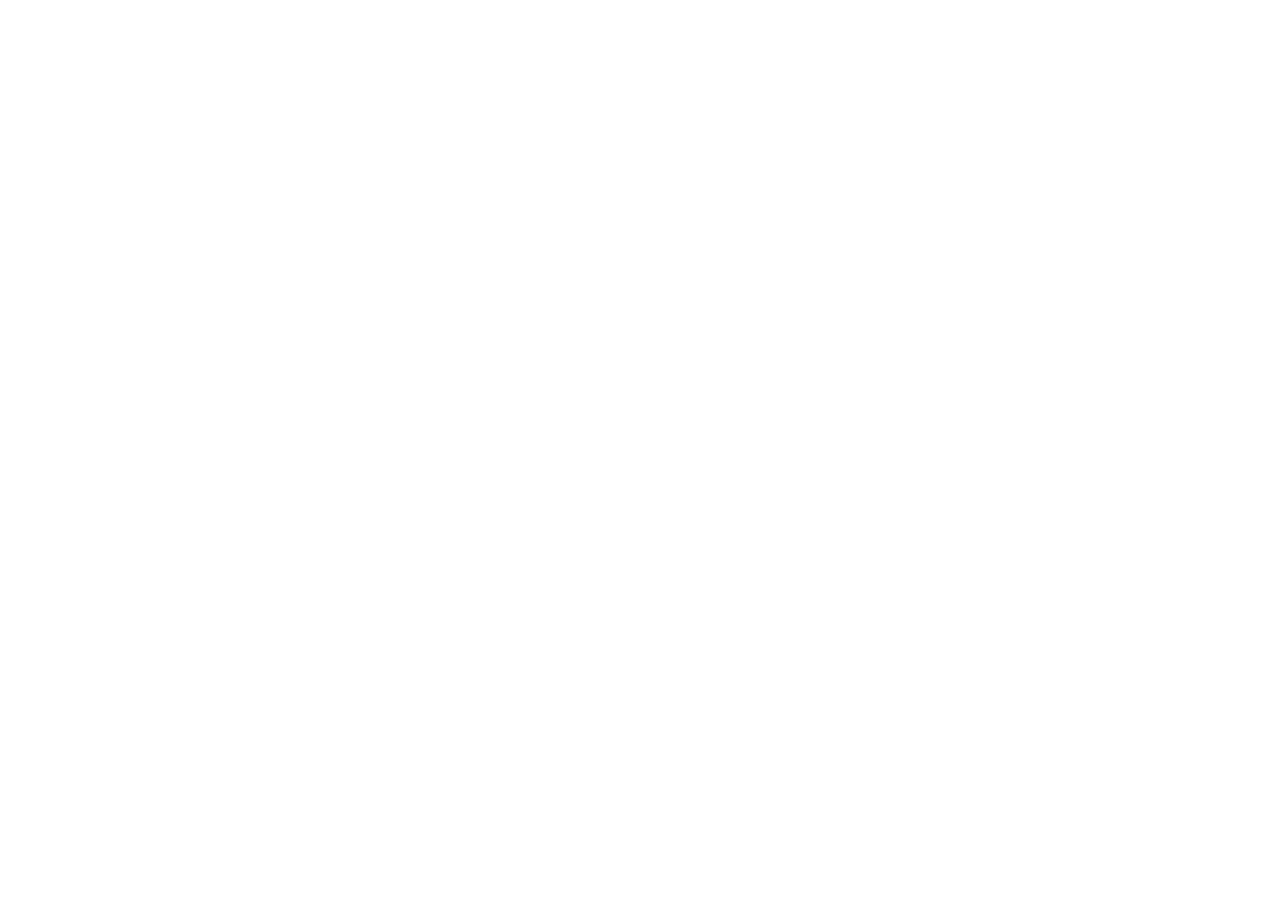
==== commit 0f2f0d93: "🚀 Initial Production Release (The Vault)" ====
--- a/index.html
+++ b/index.html
@@ -12,11 +12,10 @@
     <!-- Font Awesome for Icons -->
     <link rel="stylesheet" href="https://cdnjs.cloudflare.com/ajax/libs/font-awesome/6.5.1/css/all.min.css" />
     <title>karel-portfolio-ath</title>
-    <script type="module" crossorigin src="./assets/index-9MafUrzD.js"></script>
-    <link rel="stylesheet" crossorigin href="./assets/index-FTv1gIWD.css">
   </head>
   <body>
     <div id="root"></div>
+    <script type="module" src="./src/main.jsx"></script>
     <script>
       if ('serviceWorker' in navigator) {
         window.addEventListener('load', () => {
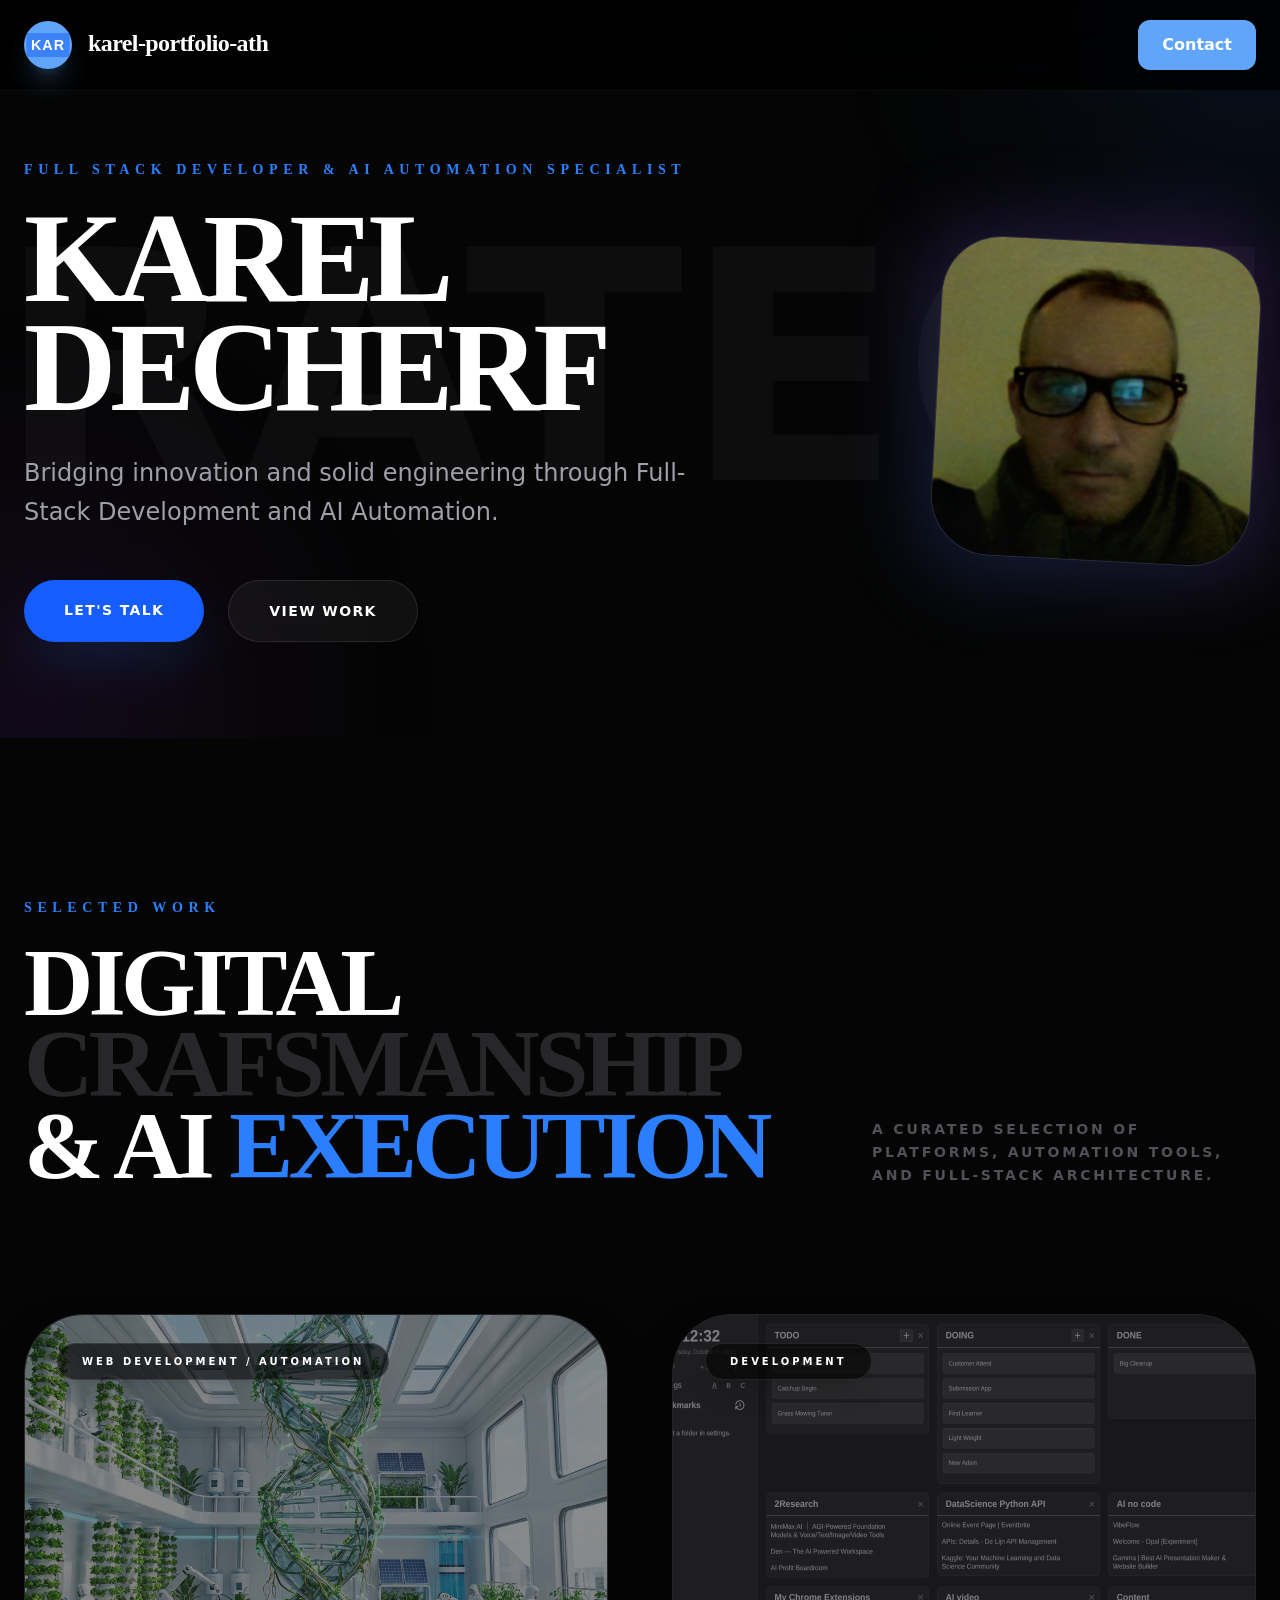
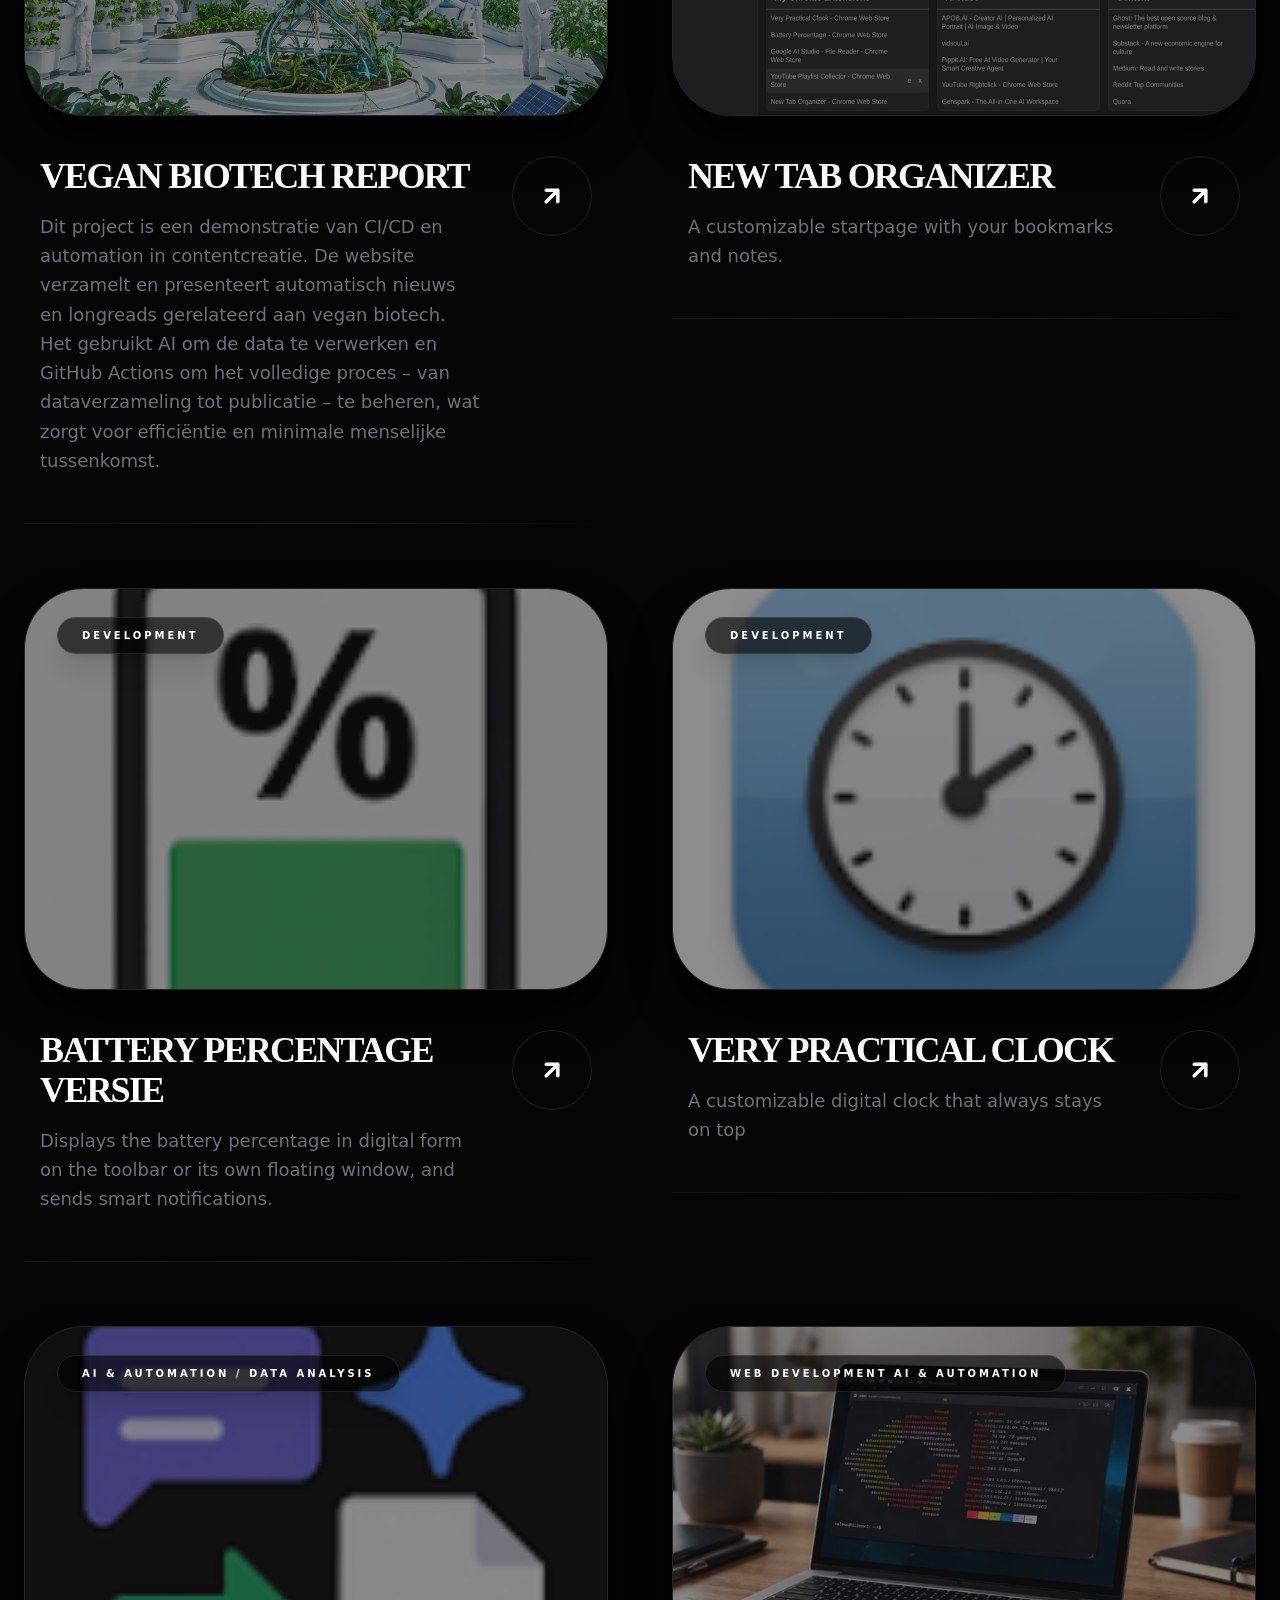
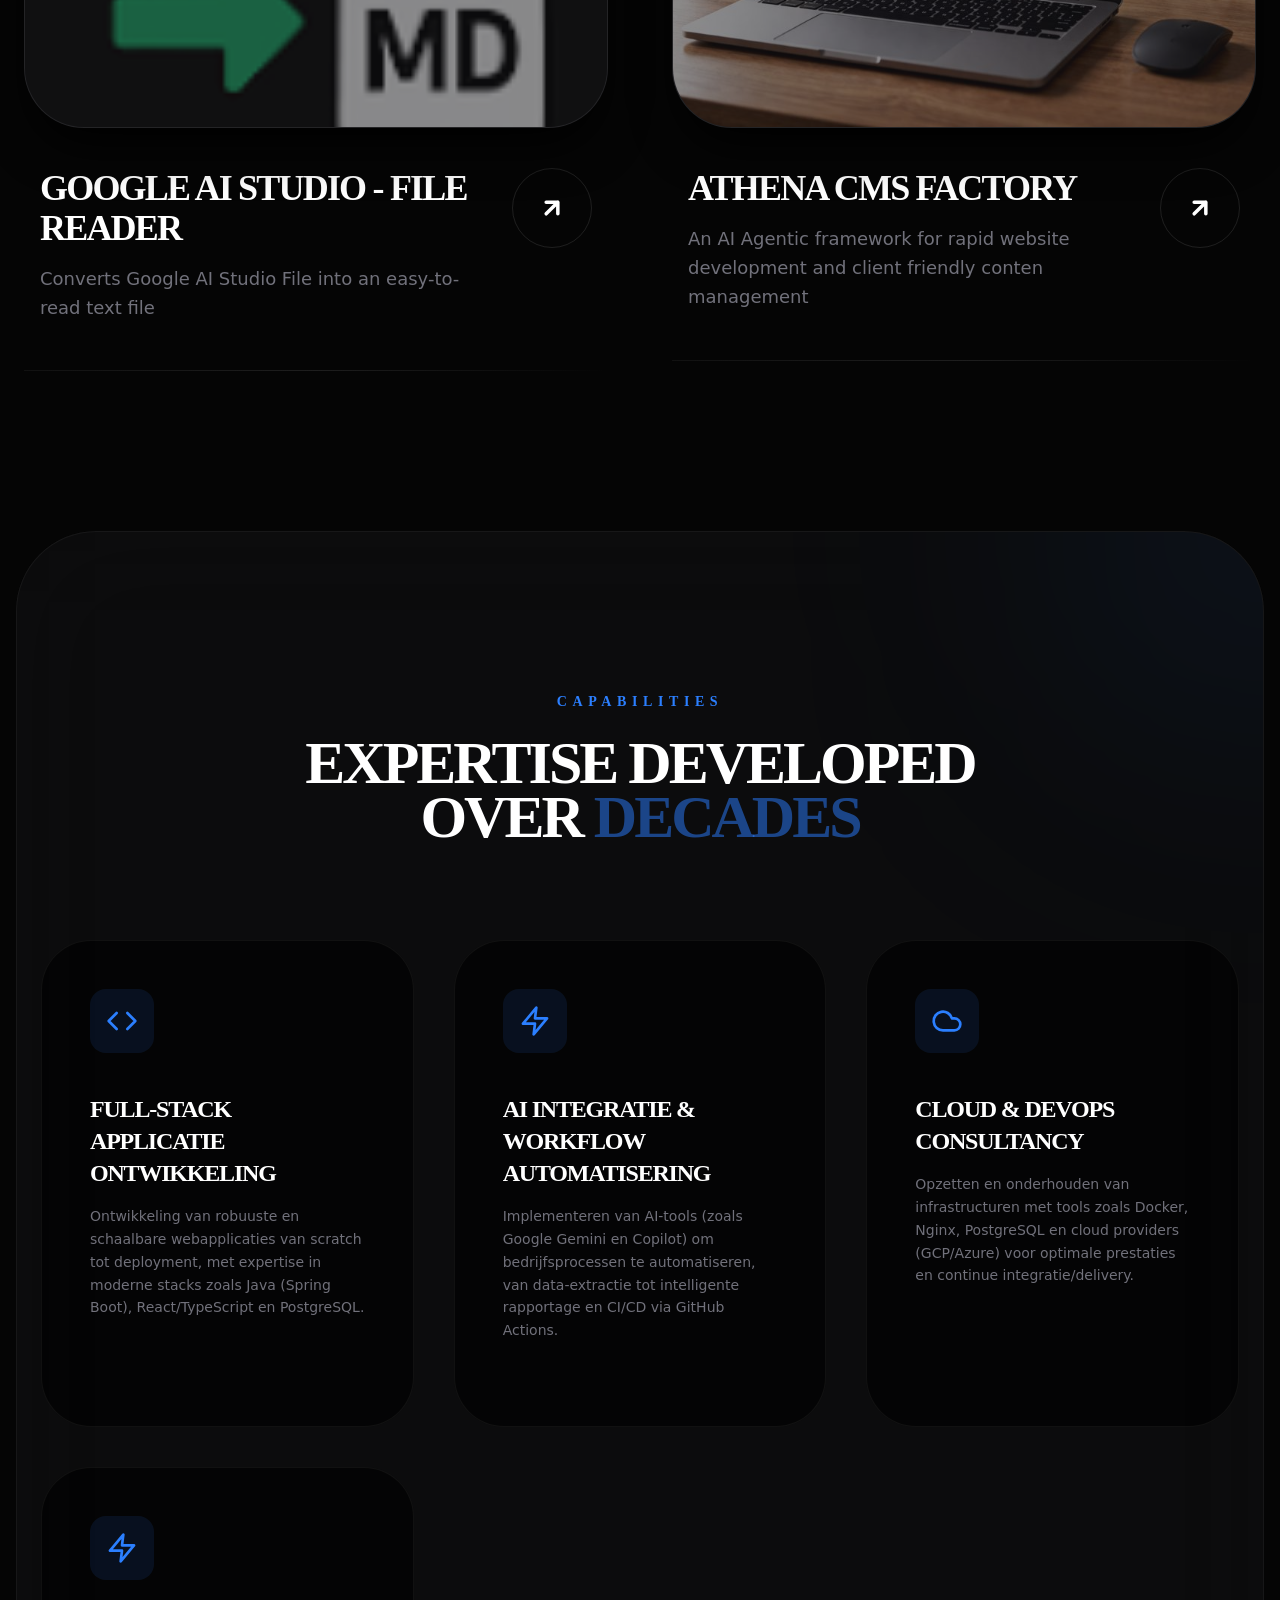
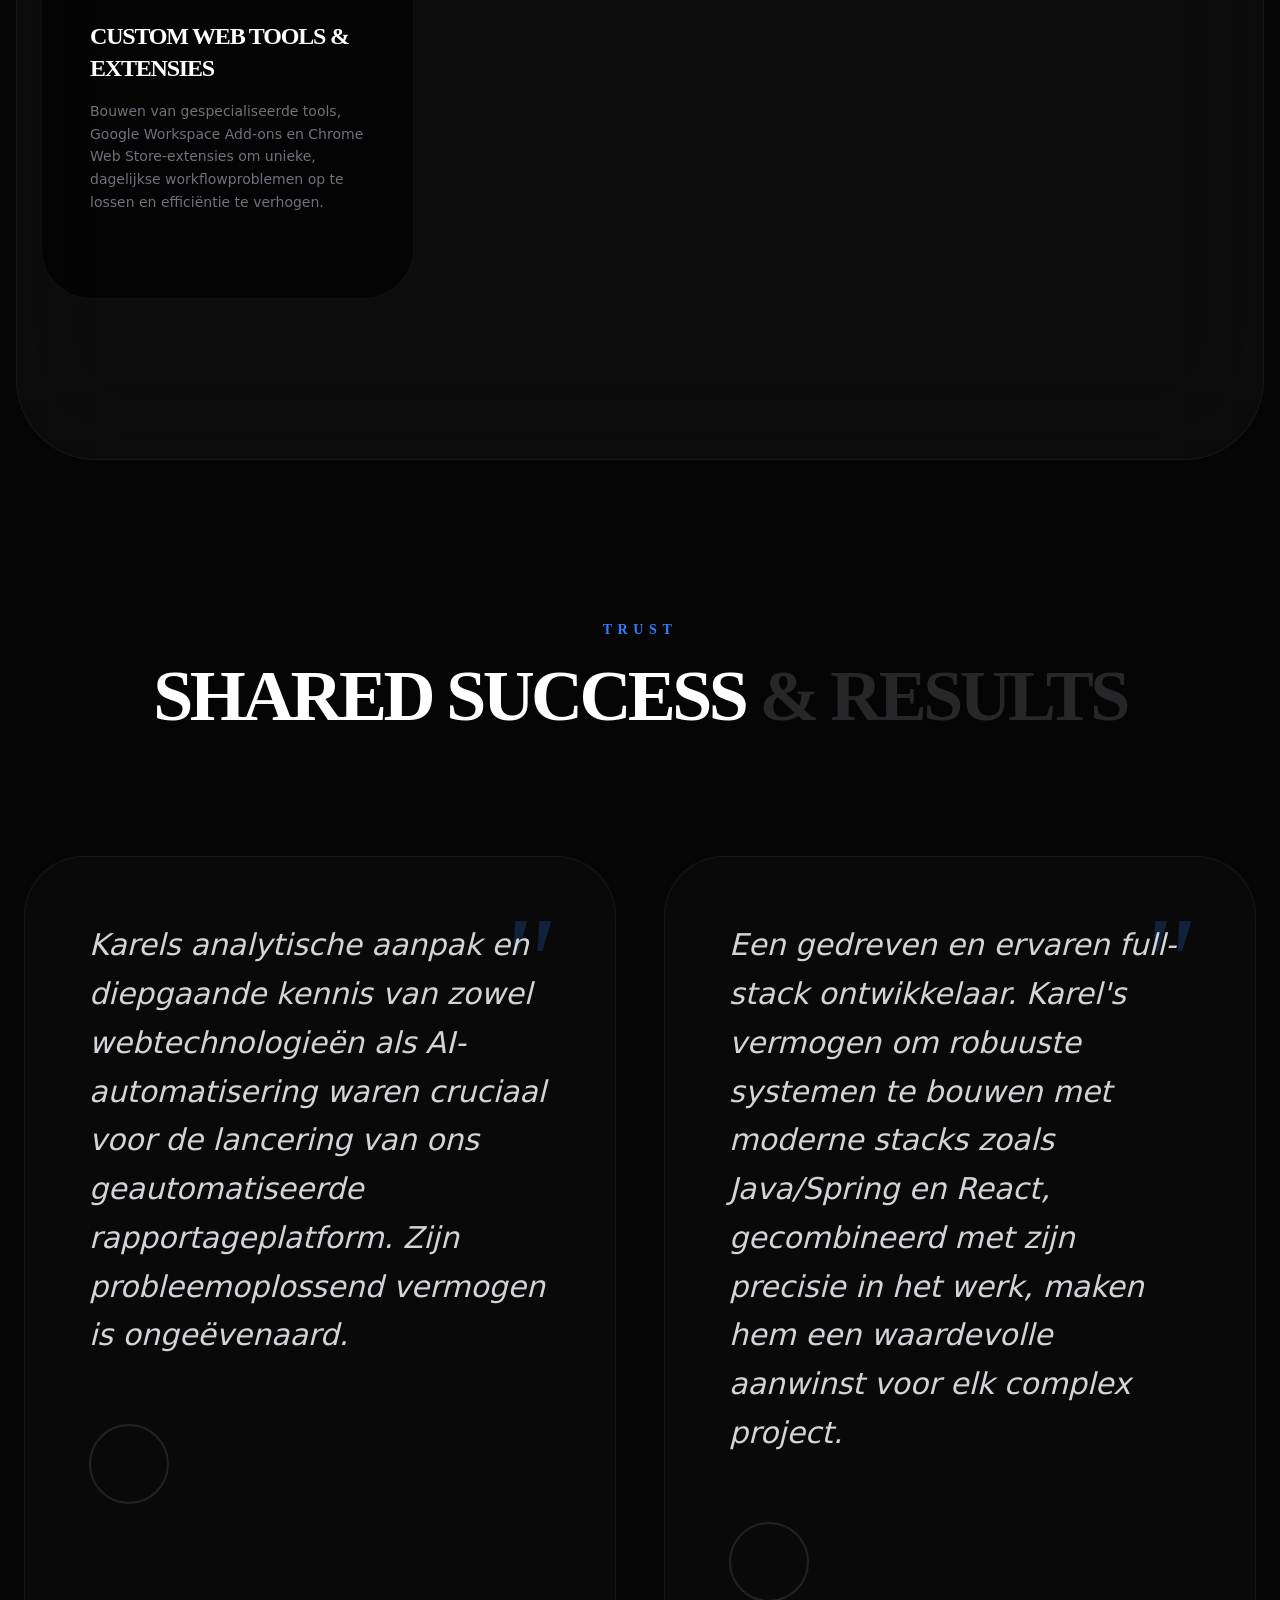
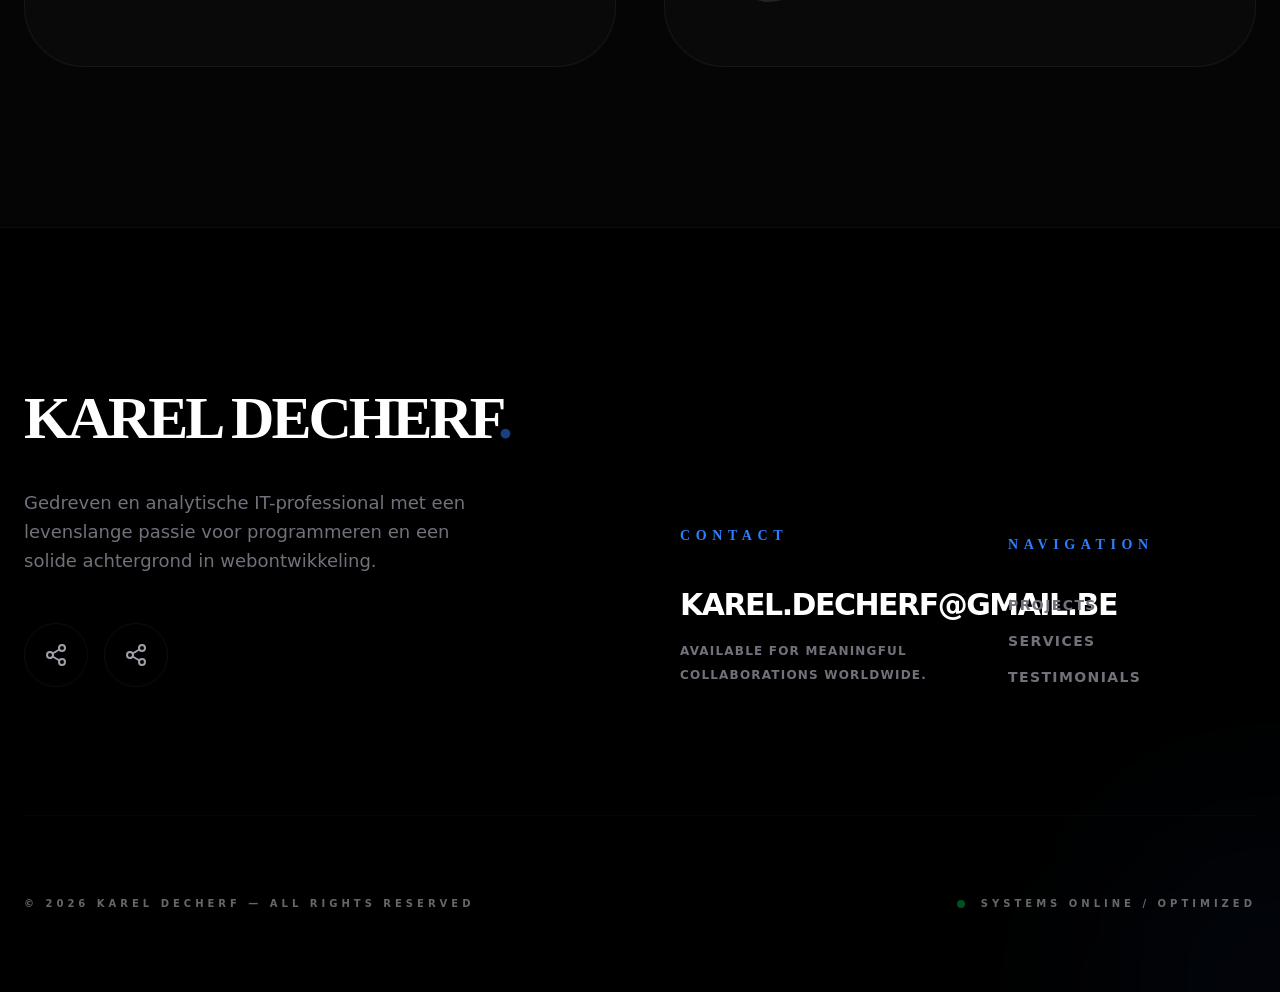
==== commit 731060ce: "deploy: cd80dc692f5e857ba0b6a69fec14ee1bff571f80" ====
--- a/index.html
+++ b/index.html
@@ -12,10 +12,11 @@
     <!-- Font Awesome for Icons -->
     <link rel="stylesheet" href="https://cdnjs.cloudflare.com/ajax/libs/font-awesome/6.5.1/css/all.min.css" />
     <title>karel-portfolio-ath</title>
+    <script type="module" crossorigin src="./assets/index-CuNvmYDf.js"></script>
+    <link rel="stylesheet" crossorigin href="./assets/index-C8Rrm0Bj.css">
   </head>
   <body>
     <div id="root"></div>
-    <script type="module" src="./src/main.jsx"></script>
     <script>
       if ('serviceWorker' in navigator) {
         window.addEventListener('load', () => {
--- a/assets/index-C8Rrm0Bj.css
+++ b/assets/index-C8Rrm0Bj.css
@@ -0,0 +1 @@
+@layer properties{@supports (((-webkit-hyphens:none)) and (not (margin-trim:inline))) or ((-moz-orient:inline) and (not (color:rgb(from red r g b)))){*,:before,:after,::backdrop{--tw-translate-x:0;--tw-translate-y:0;--tw-translate-z:0;--tw-scale-x:1;--tw-scale-y:1;--tw-scale-z:1;--tw-rotate-x:initial;--tw-rotate-y:initial;--tw-rotate-z:initial;--tw-skew-x:initial;--tw-skew-y:initial;--tw-space-y-reverse:0;--tw-border-style:solid;--tw-gradient-position:initial;--tw-gradient-from:#0000;--tw-gradient-via:#0000;--tw-gradient-to:#0000;--tw-gradient-stops:initial;--tw-gradient-via-stops:initial;--tw-gradient-from-position:0%;--tw-gradient-via-position:50%;--tw-gradient-to-position:100%;--tw-leading:initial;--tw-font-weight:initial;--tw-tracking:initial;--tw-shadow:0 0 #0000;--tw-shadow-color:initial;--tw-shadow-alpha:100%;--tw-inset-shadow:0 0 #0000;--tw-inset-shadow-color:initial;--tw-inset-shadow-alpha:100%;--tw-ring-color:initial;--tw-ring-shadow:0 0 #0000;--tw-inset-ring-color:initial;--tw-inset-ring-shadow:0 0 #0000;--tw-ring-inset:initial;--tw-ring-offset-width:0px;--tw-ring-offset-color:#fff;--tw-ring-offset-shadow:0 0 #0000;--tw-outline-style:solid;--tw-blur:initial;--tw-brightness:initial;--tw-contrast:initial;--tw-grayscale:initial;--tw-hue-rotate:initial;--tw-invert:initial;--tw-opacity:initial;--tw-saturate:initial;--tw-sepia:initial;--tw-drop-shadow:initial;--tw-drop-shadow-color:initial;--tw-drop-shadow-alpha:100%;--tw-drop-shadow-size:initial;--tw-backdrop-blur:initial;--tw-backdrop-brightness:initial;--tw-backdrop-contrast:initial;--tw-backdrop-grayscale:initial;--tw-backdrop-hue-rotate:initial;--tw-backdrop-invert:initial;--tw-backdrop-opacity:initial;--tw-backdrop-saturate:initial;--tw-backdrop-sepia:initial;--tw-duration:initial;--tw-ease:initial}}}@layer theme{:root,:host{--font-sans:"Inter", ui-sans-serif, system-ui, sans-serif;--font-serif:"Playfair Display", ui-serif, Georgia, serif;--font-mono:ui-monospace, SFMono-Regular, Menlo, Monaco, Consolas, "Liberation Mono", "Courier New", monospace;--color-red-50:oklch(97.1% .013 17.38);--color-red-500:oklch(63.7% .237 25.331);--color-red-900:oklch(39.6% .141 25.723);--color-amber-500:oklch(76.9% .188 70.08);--color-green-500:oklch(72.3% .219 149.579);--color-blue-50:oklch(97% .014 254.604);--color-blue-100:oklch(93.2% .032 255.585);--color-blue-200:oklch(88.2% .059 254.128);--color-blue-400:oklch(70.7% .165 254.624);--color-blue-500:oklch(62.3% .214 259.815);--color-blue-600:oklch(54.6% .245 262.881);--color-blue-700:oklch(48.8% .243 264.376);--color-blue-800:oklch(42.4% .199 265.638);--color-blue-900:oklch(37.9% .146 265.522);--color-purple-500:oklch(62.7% .265 303.9);--color-slate-50:oklch(98.4% .003 247.858);--color-slate-100:oklch(96.8% .007 247.896);--color-slate-200:oklch(92.9% .013 255.508);--color-slate-300:oklch(86.9% .022 252.894);--color-slate-400:oklch(70.4% .04 256.788);--color-slate-500:oklch(55.4% .046 257.417);--color-slate-600:oklch(44.6% .043 257.281);--color-slate-700:oklch(37.2% .044 257.287);--color-slate-800:oklch(27.9% .041 260.031);--color-slate-900:oklch(20.8% .042 265.755);--color-zinc-300:oklch(87.1% .006 286.286);--color-zinc-400:oklch(70.5% .015 286.067);--color-zinc-500:oklch(55.2% .016 285.938);--color-zinc-800:oklch(27.4% .006 286.033);--color-zinc-900:oklch(21% .006 285.885);--color-black:#000;--color-white:#fff;--spacing:.25rem;--container-sm:24rem;--container-md:28rem;--container-lg:32rem;--container-2xl:42rem;--container-3xl:48rem;--container-5xl:64rem;--container-6xl:72rem;--container-7xl:80rem;--text-xs:.75rem;--text-xs--line-height:calc(1 / .75);--text-sm:.875rem;--text-sm--line-height:calc(1.25 / .875);--text-lg:1.125rem;--text-lg--line-height:calc(1.75 / 1.125);--text-xl:1.25rem;--text-xl--line-height:calc(1.75 / 1.25);--text-2xl:1.5rem;--text-2xl--line-height:calc(2 / 1.5);--text-3xl:1.875rem;--text-3xl--line-height: 1.2 ;--text-4xl:2.25rem;--text-4xl--line-height:calc(2.5 / 2.25);--text-5xl:3rem;--text-5xl--line-height:1;--text-6xl:3.75rem;--text-6xl--line-height:1;--text-7xl:4.5rem;--text-7xl--line-height:1;--text-8xl:6rem;--text-8xl--line-height:1;--text-9xl:8rem;--text-9xl--line-height:1;--font-weight-light:300;--font-weight-medium:500;--font-weight-semibold:600;--font-weight-bold:700;--font-weight-black:900;--tracking-tighter:-.05em;--tracking-tight:-.025em;--tracking-widest:.1em;--leading-tight:1.25;--leading-relaxed:1.625;--leading-loose:2;--radius-sm:.25rem;--radius-lg:.5rem;--radius-xl:.75rem;--radius-2xl:1rem;--radius-3xl:1.5rem;--drop-shadow-lg:0 4px 4px #00000026;--drop-shadow-2xl:0 25px 25px #00000026;--ease-out:cubic-bezier(0, 0, .2, 1);--animate-pulse:pulse 2s cubic-bezier(.4, 0, .6, 1) infinite;--blur-sm:8px;--blur-md:12px;--blur-xl:24px;--blur-2xl:40px;--blur-3xl:64px;--default-transition-duration:.15s;--default-transition-timing-function:cubic-bezier(.4, 0, .2, 1);--default-font-family:var(--font-sans);--default-mono-font-family:var(--font-mono);--color-primary:#0f172a;--color-secondary:#64748b;--color-accent:#3b82f6;--color-button-bg:#3b82f6;--color-card-bg:#fff;--color-header-bg:#fff;--color-background:#fff;--color-surface:#f8fafc;--color-text:#1e293b;--color-heading:#0f172a;--color-title:#0f172a;--radius-custom:1rem;--shadow-main:0 4px 20px -2px #0000000d;--animate-reveal:reveal .8s cubic-bezier(.2, .8, .2, 1) forwards}}@layer base{*,:after,:before,::backdrop{box-sizing:border-box;border:0 solid;margin:0;padding:0}::file-selector-button{box-sizing:border-box;border:0 solid;margin:0;padding:0}html,:host{-webkit-text-size-adjust:100%;-moz-tab-size:4;tab-size:4;line-height:1.5;font-family:var(--default-font-family,ui-sans-serif, system-ui, sans-serif, "Apple Color Emoji", "Segoe UI Emoji", "Segoe UI Symbol", "Noto Color Emoji");font-feature-settings:var(--default-font-feature-settings,normal);font-variation-settings:var(--default-font-variation-settings,normal);-webkit-tap-highlight-color:transparent}hr{height:0;color:inherit;border-top-width:1px}abbr:where([title]){-webkit-text-decoration:underline dotted;text-decoration:underline dotted}h1,h2,h3,h4,h5,h6{font-size:inherit;font-weight:inherit}a{color:inherit;-webkit-text-decoration:inherit;text-decoration:inherit}b,strong{font-weight:bolder}code,kbd,samp,pre{font-family:var(--default-mono-font-family,ui-monospace, SFMono-Regular, Menlo, Monaco, Consolas, "Liberation Mono", "Courier New", monospace);font-feature-settings:var(--default-mono-font-feature-settings,normal);font-variation-settings:var(--default-mono-font-variation-settings,normal);font-size:1em}small{font-size:80%}sub,sup{vertical-align:baseline;font-size:75%;line-height:0;position:relative}sub{bottom:-.25em}sup{top:-.5em}table{text-indent:0;border-color:inherit;border-collapse:collapse}:-moz-focusring{outline:auto}progress{vertical-align:baseline}summary{display:list-item}ol,ul,menu{list-style:none}img,svg,video,canvas,audio,iframe,embed,object{vertical-align:middle;display:block}img,video{max-width:100%;height:auto}button,input,select,optgroup,textarea{font:inherit;font-feature-settings:inherit;font-variation-settings:inherit;letter-spacing:inherit;color:inherit;opacity:1;background-color:#0000;border-radius:0}::file-selector-button{font:inherit;font-feature-settings:inherit;font-variation-settings:inherit;letter-spacing:inherit;color:inherit;opacity:1;background-color:#0000;border-radius:0}:where(select:is([multiple],[size])) optgroup{font-weight:bolder}:where(select:is([multiple],[size])) optgroup option{padding-inline-start:20px}::file-selector-button{margin-inline-end:4px}::placeholder{opacity:1}@supports (not ((-webkit-appearance:-apple-pay-button))) or (contain-intrinsic-size:1px){::placeholder{color:currentColor}@supports (color:color-mix(in lab,red,red)){::placeholder{color:color-mix(in oklab,currentcolor 50%,transparent)}}}textarea{resize:vertical}::-webkit-search-decoration{-webkit-appearance:none}::-webkit-date-and-time-value{min-height:1lh;text-align:inherit}::-webkit-datetime-edit{display:inline-flex}::-webkit-datetime-edit-fields-wrapper{padding:0}::-webkit-datetime-edit{padding-block:0}::-webkit-datetime-edit-year-field{padding-block:0}::-webkit-datetime-edit-month-field{padding-block:0}::-webkit-datetime-edit-day-field{padding-block:0}::-webkit-datetime-edit-hour-field{padding-block:0}::-webkit-datetime-edit-minute-field{padding-block:0}::-webkit-datetime-edit-second-field{padding-block:0}::-webkit-datetime-edit-millisecond-field{padding-block:0}::-webkit-datetime-edit-meridiem-field{padding-block:0}::-webkit-calendar-picker-indicator{line-height:1}:-moz-ui-invalid{box-shadow:none}button,input:where([type=button],[type=reset],[type=submit]){-webkit-appearance:button;-moz-appearance:button;appearance:button}::file-selector-button{-webkit-appearance:button;-moz-appearance:button;appearance:button}::-webkit-inner-spin-button{height:auto}::-webkit-outer-spin-button{height:auto}[hidden]:where(:not([hidden=until-found])){display:none!important}:root{color-scheme:light;scroll-behavior:smooth;--color-primary:#0f172a;--color-heading:#0f172a;--color-title:#0f172a;--color-accent:#3b82f6;--color-button-bg:#3b82f6;--color-card-bg:#fff;--color-header-bg:#fff;--color-surface:#fff;--color-background:#fff;--color-text:#1e293b;--radius-custom:1rem;--shadow-main:0 4px 20px -2px #0000000d}:root.dark{color-scheme:dark;--color-primary:#fff;--color-heading:#fff;--color-title:#fff;--color-accent:#60a5fa;--color-button-bg:#60a5fa;--color-card-bg:#1e293b;--color-header-bg:#0f172a;--color-surface:#1e293b;--color-background:#0f172a;--color-text:#f8fafc;--shadow-main:0 10px 40px #0000004d}body{background-color:var(--color-background);color:var(--color-text);font-family:var(--font-sans);-webkit-font-smoothing:antialiased;line-height:1.6}h1{color:var(--color-title);font-family:var(--font-serif);--tw-tracking:var(--tracking-tight);letter-spacing:var(--tracking-tight);font-weight:700;line-height:1.2}h2,h3,h4{color:var(--color-heading);font-family:var(--font-serif);--tw-tracking:var(--tracking-tight);letter-spacing:var(--tracking-tight);font-weight:700;line-height:1.2}@starting-style{section{opacity:0;transform:translateY(20px)}}section{transition:opacity .8s,transform .8s}img{object-fit:cover;border-radius:var(--radius-custom);max-width:100%;height:auto}button{cursor:pointer}}@layer components{.btn-primary{padding-inline:calc(var(--spacing) * 6);padding-block:calc(var(--spacing) * 3);--tw-font-weight:var(--font-weight-semibold);font-weight:var(--font-weight-semibold);color:var(--color-white);--tw-shadow:0 20px 25px -5px var(--tw-shadow-color,#0000001a), 0 8px 10px -6px var(--tw-shadow-color,#0000001a);box-shadow:var(--tw-inset-shadow),var(--tw-inset-ring-shadow),var(--tw-ring-offset-shadow),var(--tw-ring-shadow),var(--tw-shadow);transition-property:all;transition-timing-function:var(--tw-ease,var(--default-transition-timing-function));transition-duration:var(--tw-duration,var(--default-transition-duration));border-radius:3.40282e38px}@media(hover:hover){.btn-primary:hover{--tw-scale-x:105%;--tw-scale-y:105%;--tw-scale-z:105%;scale:var(--tw-scale-x) var(--tw-scale-y)}}.btn-primary:active{--tw-scale-x:95%;--tw-scale-y:95%;--tw-scale-z:95%;scale:var(--tw-scale-x) var(--tw-scale-y)}.btn-primary{background-color:var(--color-button-bg);box-shadow:0 8px 30px #0000001a}.card{border-radius:var(--radius-3xl);border-style:var(--tw-border-style);border-width:1px;border-color:var(--color-slate-100);padding:calc(var(--spacing) * 6);--tw-shadow:var(--shadow-main);box-shadow:var(--tw-inset-shadow),var(--tw-inset-ring-shadow),var(--tw-ring-offset-shadow),var(--tw-ring-shadow),var(--tw-shadow);transition-property:transform,translate,scale,rotate;transition-timing-function:var(--tw-ease,var(--default-transition-timing-function));transition-duration:var(--tw-duration,var(--default-transition-duration))}@media(hover:hover){.card:hover{--tw-translate-y:calc(var(--spacing) * -1);translate:var(--tw-translate-x) var(--tw-translate-y)}}.card{background-color:var(--color-card-bg)}.badge{background-color:#3b82f61a;border-radius:3.40282e38px}@supports (color:color-mix(in lab,red,red)){.badge{background-color:color-mix(in oklab,var(--color-accent) 10%,transparent)}}.badge{padding-inline:calc(var(--spacing) * 3);padding-block:calc(var(--spacing) * 1);font-size:var(--text-xs);line-height:var(--tw-leading,var(--text-xs--line-height));--tw-font-weight:var(--font-weight-bold);font-weight:var(--font-weight-bold);--tw-tracking:var(--tracking-widest);letter-spacing:var(--tracking-widest);color:var(--color-accent);text-transform:uppercase}.cart-overlay-backdrop{inset:calc(var(--spacing) * 0);z-index:2000;background-color:#000000b3;justify-content:flex-end;display:flex;position:fixed}@supports (color:color-mix(in lab,red,red)){.cart-overlay-backdrop{background-color:color-mix(in oklab,var(--color-black) 70%,transparent)}}.cart-overlay-backdrop{--tw-backdrop-blur:blur(var(--blur-sm));-webkit-backdrop-filter:var(--tw-backdrop-blur,) var(--tw-backdrop-brightness,) var(--tw-backdrop-contrast,) var(--tw-backdrop-grayscale,) var(--tw-backdrop-hue-rotate,) var(--tw-backdrop-invert,) var(--tw-backdrop-opacity,) var(--tw-backdrop-saturate,) var(--tw-backdrop-sepia,);backdrop-filter:var(--tw-backdrop-blur,) var(--tw-backdrop-brightness,) var(--tw-backdrop-contrast,) var(--tw-backdrop-grayscale,) var(--tw-backdrop-hue-rotate,) var(--tw-backdrop-invert,) var(--tw-backdrop-opacity,) var(--tw-backdrop-saturate,) var(--tw-backdrop-sepia,)}.cart-overlay{background-color:var(--color-background);width:100%;height:100%;max-width:var(--container-md);padding:calc(var(--spacing) * 8);--tw-shadow:0 25px 50px -12px var(--tw-shadow-color,#00000040);box-shadow:var(--tw-inset-shadow),var(--tw-inset-ring-shadow),var(--tw-ring-offset-shadow),var(--tw-ring-shadow),var(--tw-shadow);flex-direction:column;animation:.3s ease-out slideIn;display:flex}@keyframes slideIn{0%{transform:translate(100%)}to{transform:translate(0)}}.cart-item{border-bottom-style:var(--tw-border-style);border-bottom-width:1px;border-color:var(--color-slate-100);padding-block:calc(var(--spacing) * 4);justify-content:space-between;align-items:center;display:flex}.checkout-btn{border-radius:var(--radius-2xl);background-color:var(--color-accent);width:100%;padding-block:calc(var(--spacing) * 4);--tw-font-weight:var(--font-weight-bold);font-weight:var(--font-weight-bold);color:var(--color-white);--tw-shadow:0 20px 25px -5px var(--tw-shadow-color,#0000001a), 0 8px 10px -6px var(--tw-shadow-color,#0000001a);box-shadow:var(--tw-inset-shadow),var(--tw-inset-ring-shadow),var(--tw-ring-offset-shadow),var(--tw-ring-shadow),var(--tw-shadow);--tw-shadow-color:#3b82f633}@supports (color:color-mix(in lab,red,red)){.checkout-btn{--tw-shadow-color:color-mix(in oklab, color-mix(in oklab, var(--color-accent) 20%, transparent) var(--tw-shadow-alpha), transparent)}}.checkout-btn{transition-property:transform,translate,scale,rotate;transition-timing-function:var(--tw-ease,var(--default-transition-timing-function));transition-duration:var(--tw-duration,var(--default-transition-duration))}@media(hover:hover){.checkout-btn:hover{scale:1.02}}}@layer utilities{.pointer-events-auto{pointer-events:auto}.pointer-events-none{pointer-events:none}.visible{visibility:visible}.absolute{position:absolute}.fixed{position:fixed}.relative{position:relative}.-inset-4{inset:calc(var(--spacing) * -4)}.inset-0{inset:calc(var(--spacing) * 0)}.start{inset-inline-start:var(--spacing)}.end{inset-inline-end:var(--spacing)}.-top-40{top:calc(var(--spacing) * -40)}.top-0{top:calc(var(--spacing) * 0)}.top-1\/2{top:50%}.top-4{top:calc(var(--spacing) * 4)}.top-8{top:calc(var(--spacing) * 8)}.top-10{top:calc(var(--spacing) * 10)}.-right-40{right:calc(var(--spacing) * -40)}.right-0{right:calc(var(--spacing) * 0)}.right-4{right:calc(var(--spacing) * 4)}.right-8{right:calc(var(--spacing) * 8)}.right-16{right:calc(var(--spacing) * 16)}.-bottom-40{bottom:calc(var(--spacing) * -40)}.bottom-0{bottom:calc(var(--spacing) * 0)}.-left-40{left:calc(var(--spacing) * -40)}.left-0{left:calc(var(--spacing) * 0)}.left-1\/2{left:50%}.left-8{left:calc(var(--spacing) * 8)}.-z-0{z-index:-0}.z-0{z-index:0}.z-10{z-index:10}.z-20{z-index:20}.z-30{z-index:30}.z-40{z-index:40}.z-50{z-index:50}.z-\[100\]{z-index:100}.z-\[200\]{z-index:200}.z-\[1000\]{z-index:1000}.z-\[2000\]{z-index:2000}.order-1{order:1}.order-2{order:2}.container{width:100%}@media(min-width:40rem){.container{max-width:40rem}}@media(min-width:48rem){.container{max-width:48rem}}@media(min-width:64rem){.container{max-width:64rem}}@media(min-width:80rem){.container{max-width:80rem}}@media(min-width:96rem){.container{max-width:96rem}}.m-4{margin:calc(var(--spacing) * 4)}.mx-4{margin-inline:calc(var(--spacing) * 4)}.mx-auto{margin-inline:auto}.-mt-48{margin-top:calc(var(--spacing) * -48)}.-mt-64{margin-top:calc(var(--spacing) * -64)}.mt-1{margin-top:calc(var(--spacing) * 1)}.mt-2{margin-top:calc(var(--spacing) * 2)}.mt-4{margin-top:calc(var(--spacing) * 4)}.mt-6{margin-top:calc(var(--spacing) * 6)}.mt-12{margin-top:calc(var(--spacing) * 12)}.mt-auto{margin-top:auto}.-mr-40{margin-right:calc(var(--spacing) * -40)}.-mr-48{margin-right:calc(var(--spacing) * -48)}.-mr-64{margin-right:calc(var(--spacing) * -64)}.mr-2{margin-right:calc(var(--spacing) * 2)}.-mb-40{margin-bottom:calc(var(--spacing) * -40)}.-mb-48{margin-bottom:calc(var(--spacing) * -48)}.mb-0{margin-bottom:calc(var(--spacing) * 0)}.mb-1{margin-bottom:calc(var(--spacing) * 1)}.mb-2{margin-bottom:calc(var(--spacing) * 2)}.mb-4{margin-bottom:calc(var(--spacing) * 4)}.mb-6{margin-bottom:calc(var(--spacing) * 6)}.mb-8{margin-bottom:calc(var(--spacing) * 8)}.mb-10{margin-bottom:calc(var(--spacing) * 10)}.mb-12{margin-bottom:calc(var(--spacing) * 12)}.mb-16{margin-bottom:calc(var(--spacing) * 16)}.mb-24{margin-bottom:calc(var(--spacing) * 24)}.mb-32{margin-bottom:calc(var(--spacing) * 32)}.-ml-48{margin-left:calc(var(--spacing) * -48)}.ml-1{margin-left:calc(var(--spacing) * 1)}.ml-2{margin-left:calc(var(--spacing) * 2)}.block{display:block}.contents{display:contents}.flex{display:flex}.grid{display:grid}.hidden{display:none}.inline-block{display:inline-block}.inline-flex{display:inline-flex}.aspect-\[16\/11\]{aspect-ratio:16/11}.aspect-square{aspect-ratio:1}.h-1{height:calc(var(--spacing) * 1)}.h-2{height:calc(var(--spacing) * 2)}.h-3{height:calc(var(--spacing) * 3)}.h-5{height:calc(var(--spacing) * 5)}.h-8{height:calc(var(--spacing) * 8)}.h-10{height:calc(var(--spacing) * 10)}.h-12{height:calc(var(--spacing) * 12)}.h-16{height:calc(var(--spacing) * 16)}.h-20{height:calc(var(--spacing) * 20)}.h-24{height:calc(var(--spacing) * 24)}.h-48{height:calc(var(--spacing) * 48)}.h-64{height:calc(var(--spacing) * 64)}.h-80{height:calc(var(--spacing) * 80)}.h-96{height:calc(var(--spacing) * 96)}.h-\[90vh\]{height:90vh}.h-\[500px\]{height:500px}.h-full{height:100%}.h-px{height:1px}.max-h-\[50vh\]{max-height:50vh}.max-h-\[80vh\]{max-height:80vh}.max-h-\[90vh\]{max-height:90vh}.min-h-full{min-height:100%}.min-h-screen{min-height:100vh}.w-0{width:calc(var(--spacing) * 0)}.w-2{width:calc(var(--spacing) * 2)}.w-3{width:calc(var(--spacing) * 3)}.w-5{width:calc(var(--spacing) * 5)}.w-8{width:calc(var(--spacing) * 8)}.w-10{width:calc(var(--spacing) * 10)}.w-12{width:calc(var(--spacing) * 12)}.w-16{width:calc(var(--spacing) * 16)}.w-20{width:calc(var(--spacing) * 20)}.w-32{width:calc(var(--spacing) * 32)}.w-64{width:calc(var(--spacing) * 64)}.w-80{width:calc(var(--spacing) * 80)}.w-96{width:calc(var(--spacing) * 96)}.w-\[500px\]{width:500px}.w-full{width:100%}.max-w-2xl{max-width:var(--container-2xl)}.max-w-3xl{max-width:var(--container-3xl)}.max-w-5xl{max-width:var(--container-5xl)}.max-w-6xl{max-width:var(--container-6xl)}.max-w-7xl{max-width:var(--container-7xl)}.max-w-lg{max-width:var(--container-lg)}.max-w-md{max-width:var(--container-md)}.max-w-sm{max-width:var(--container-sm)}.flex-1{flex:1}.flex-grow{flex-grow:1}.-translate-x-1\/2{--tw-translate-x: -50% ;translate:var(--tw-translate-x) var(--tw-translate-y)}.translate-x-0{--tw-translate-x:calc(var(--spacing) * 0);translate:var(--tw-translate-x) var(--tw-translate-y)}.-translate-y-1\/2{--tw-translate-y: -50% ;translate:var(--tw-translate-x) var(--tw-translate-y)}.scale-110{--tw-scale-x:110%;--tw-scale-y:110%;--tw-scale-z:110%;scale:var(--tw-scale-x) var(--tw-scale-y)}.rotate-3{rotate:3deg}.transform{transform:var(--tw-rotate-x,) var(--tw-rotate-y,) var(--tw-rotate-z,) var(--tw-skew-x,) var(--tw-skew-y,)}.animate-pulse{animation:var(--animate-pulse)}.animate-reveal{animation:var(--animate-reveal)}.cursor-not-allowed{cursor:not-allowed}.cursor-pointer{cursor:pointer}.grid-cols-1{grid-template-columns:repeat(1,minmax(0,1fr))}.flex-col{flex-direction:column}.flex-wrap{flex-wrap:wrap}.items-center{align-items:center}.items-end{align-items:flex-end}.items-start{align-items:flex-start}.justify-between{justify-content:space-between}.justify-center{justify-content:center}.justify-end{justify-content:flex-end}.gap-2{gap:calc(var(--spacing) * 2)}.gap-3{gap:calc(var(--spacing) * 3)}.gap-4{gap:calc(var(--spacing) * 4)}.gap-6{gap:calc(var(--spacing) * 6)}.gap-8{gap:calc(var(--spacing) * 8)}.gap-10{gap:calc(var(--spacing) * 10)}.gap-12{gap:calc(var(--spacing) * 12)}.gap-16{gap:calc(var(--spacing) * 16)}.gap-20{gap:calc(var(--spacing) * 20)}:where(.space-y-1>:not(:last-child)){--tw-space-y-reverse:0;margin-block-start:calc(calc(var(--spacing) * 1) * var(--tw-space-y-reverse));margin-block-end:calc(calc(var(--spacing) * 1) * calc(1 - var(--tw-space-y-reverse)))}:where(.space-y-2>:not(:last-child)){--tw-space-y-reverse:0;margin-block-start:calc(calc(var(--spacing) * 2) * var(--tw-space-y-reverse));margin-block-end:calc(calc(var(--spacing) * 2) * calc(1 - var(--tw-space-y-reverse)))}:where(.space-y-4>:not(:last-child)){--tw-space-y-reverse:0;margin-block-start:calc(calc(var(--spacing) * 4) * var(--tw-space-y-reverse));margin-block-end:calc(calc(var(--spacing) * 4) * calc(1 - var(--tw-space-y-reverse)))}:where(.space-y-6>:not(:last-child)){--tw-space-y-reverse:0;margin-block-start:calc(calc(var(--spacing) * 6) * var(--tw-space-y-reverse));margin-block-end:calc(calc(var(--spacing) * 6) * calc(1 - var(--tw-space-y-reverse)))}:where(.space-y-8>:not(:last-child)){--tw-space-y-reverse:0;margin-block-start:calc(calc(var(--spacing) * 8) * var(--tw-space-y-reverse));margin-block-end:calc(calc(var(--spacing) * 8) * calc(1 - var(--tw-space-y-reverse)))}.self-start{align-self:flex-start}.overflow-hidden{overflow:hidden}.overflow-y-auto{overflow-y:auto}.rounded{border-radius:.25rem}.rounded-2xl{border-radius:var(--radius-2xl)}.rounded-3xl{border-radius:var(--radius-3xl)}.rounded-\[2rem\]{border-radius:2rem}.rounded-\[3rem\]{border-radius:3rem}.rounded-\[4rem\]{border-radius:4rem}.rounded-\[40px\]{border-radius:40px}.rounded-\[50px\]{border-radius:50px}.rounded-\[60px\]{border-radius:60px}.rounded-\[80px\]{border-radius:80px}.rounded-full{border-radius:3.40282e38px}.rounded-lg{border-radius:var(--radius-lg)}.rounded-sm{border-radius:var(--radius-sm)}.rounded-xl{border-radius:var(--radius-xl)}.border{border-style:var(--tw-border-style);border-width:1px}.border-2{border-style:var(--tw-border-style);border-width:2px}.border-4{border-style:var(--tw-border-style);border-width:4px}.border-t{border-top-style:var(--tw-border-style);border-top-width:1px}.border-r{border-right-style:var(--tw-border-style);border-right-width:1px}.border-b{border-bottom-style:var(--tw-border-style);border-bottom-width:1px}.border-l{border-left-style:var(--tw-border-style);border-left-width:1px}.border-blue-100{border-color:var(--color-blue-100)}.border-blue-200{border-color:var(--color-blue-200)}.border-slate-100{border-color:var(--color-slate-100)}.border-slate-200{border-color:var(--color-slate-200)}.border-transparent{border-color:#0000}.border-white\/5{border-color:#ffffff0d}@supports (color:color-mix(in lab,red,red)){.border-white\/5{border-color:color-mix(in oklab,var(--color-white) 5%,transparent)}}.border-white\/10{border-color:#ffffff1a}@supports (color:color-mix(in lab,red,red)){.border-white\/10{border-color:color-mix(in oklab,var(--color-white) 10%,transparent)}}.border-white\/20{border-color:#fff3}@supports (color:color-mix(in lab,red,red)){.border-white\/20{border-color:color-mix(in oklab,var(--color-white) 20%,transparent)}}.bg-\[\#0a0a0a\]{background-color:#0a0a0a}.bg-\[\#050505\]{background-color:#050505}.bg-\[var\(--color-background\)\]{background-color:var(--color-background)}.bg-\[var\(--color-button-bg\)\]{background-color:var(--color-button-bg)}.bg-\[var\(--color-primary\)\]{background-color:var(--color-primary)}.bg-accent{background-color:var(--color-accent)}.bg-accent\/10{background-color:#3b82f61a}@supports (color:color-mix(in lab,red,red)){.bg-accent\/10{background-color:color-mix(in oklab,var(--color-accent) 10%,transparent)}}.bg-accent\/20{background-color:#3b82f633}@supports (color:color-mix(in lab,red,red)){.bg-accent\/20{background-color:color-mix(in oklab,var(--color-accent) 20%,transparent)}}.bg-background{background-color:var(--color-background)}.bg-black{background-color:var(--color-black)}.bg-black\/5{background-color:#0000000d}@supports (color:color-mix(in lab,red,red)){.bg-black\/5{background-color:color-mix(in oklab,var(--color-black) 5%,transparent)}}.bg-black\/50{background-color:#00000080}@supports (color:color-mix(in lab,red,red)){.bg-black\/50{background-color:color-mix(in oklab,var(--color-black) 50%,transparent)}}.bg-black\/60{background-color:#0009}@supports (color:color-mix(in lab,red,red)){.bg-black\/60{background-color:color-mix(in oklab,var(--color-black) 60%,transparent)}}.bg-black\/80{background-color:#000c}@supports (color:color-mix(in lab,red,red)){.bg-black\/80{background-color:color-mix(in oklab,var(--color-black) 80%,transparent)}}.bg-black\/90{background-color:#000000e6}@supports (color:color-mix(in lab,red,red)){.bg-black\/90{background-color:color-mix(in oklab,var(--color-black) 90%,transparent)}}.bg-blue-50{background-color:var(--color-blue-50)}.bg-blue-500{background-color:var(--color-blue-500)}.bg-blue-500\/0{background-color:#0000}@supports (color:color-mix(in lab,red,red)){.bg-blue-500\/0{background-color:color-mix(in oklab,var(--color-blue-500) 0%,transparent)}}.bg-blue-500\/5{background-color:#3080ff0d}@supports (color:color-mix(in lab,red,red)){.bg-blue-500\/5{background-color:color-mix(in oklab,var(--color-blue-500) 5%,transparent)}}.bg-blue-500\/10{background-color:#3080ff1a}@supports (color:color-mix(in lab,red,red)){.bg-blue-500\/10{background-color:color-mix(in oklab,var(--color-blue-500) 10%,transparent)}}.bg-blue-600{background-color:var(--color-blue-600)}.bg-blue-600\/10{background-color:#155dfc1a}@supports (color:color-mix(in lab,red,red)){.bg-blue-600\/10{background-color:color-mix(in oklab,var(--color-blue-600) 10%,transparent)}}.bg-blue-600\/40{background-color:#155dfc66}@supports (color:color-mix(in lab,red,red)){.bg-blue-600\/40{background-color:color-mix(in oklab,var(--color-blue-600) 40%,transparent)}}.bg-green-500{background-color:var(--color-green-500)}.bg-primary{background-color:var(--color-primary)}.bg-purple-500\/10{background-color:#ac4bff1a}@supports (color:color-mix(in lab,red,red)){.bg-purple-500\/10{background-color:color-mix(in oklab,var(--color-purple-500) 10%,transparent)}}.bg-red-500{background-color:var(--color-red-500)}.bg-slate-50{background-color:var(--color-slate-50)}.bg-slate-100{background-color:var(--color-slate-100)}.bg-slate-200{background-color:var(--color-slate-200)}.bg-slate-300{background-color:var(--color-slate-300)}.bg-slate-900{background-color:var(--color-slate-900)}.bg-surface{background-color:var(--color-surface)}.bg-transparent{background-color:#0000}.bg-white{background-color:var(--color-white)}.bg-white\/5{background-color:#ffffff0d}@supports (color:color-mix(in lab,red,red)){.bg-white\/5{background-color:color-mix(in oklab,var(--color-white) 5%,transparent)}}.bg-white\/90{background-color:#ffffffe6}@supports (color:color-mix(in lab,red,red)){.bg-white\/90{background-color:color-mix(in oklab,var(--color-white) 90%,transparent)}}.bg-white\/95{background-color:#fffffff2}@supports (color:color-mix(in lab,red,red)){.bg-white\/95{background-color:color-mix(in oklab,var(--color-white) 95%,transparent)}}.bg-white\/\[0\.02\]{background-color:#ffffff05}@supports (color:color-mix(in lab,red,red)){.bg-white\/\[0\.02\]{background-color:color-mix(in oklab,var(--color-white) 2%,transparent)}}.bg-zinc-900{background-color:var(--color-zinc-900)}.bg-zinc-900\/40{background-color:#18181b66}@supports (color:color-mix(in lab,red,red)){.bg-zinc-900\/40{background-color:color-mix(in oklab,var(--color-zinc-900) 40%,transparent)}}.bg-gradient-to-r{--tw-gradient-position:to right in oklab;background-image:linear-gradient(var(--tw-gradient-stops))}.bg-gradient-to-tr{--tw-gradient-position:to top right in oklab;background-image:linear-gradient(var(--tw-gradient-stops))}.from-blue-500\/20{--tw-gradient-from:#3080ff33}@supports (color:color-mix(in lab,red,red)){.from-blue-500\/20{--tw-gradient-from:color-mix(in oklab, var(--color-blue-500) 20%, transparent)}}.from-blue-500\/20{--tw-gradient-stops:var(--tw-gradient-via-stops,var(--tw-gradient-position), var(--tw-gradient-from) var(--tw-gradient-from-position), var(--tw-gradient-to) var(--tw-gradient-to-position))}.from-white\/5{--tw-gradient-from:#ffffff0d}@supports (color:color-mix(in lab,red,red)){.from-white\/5{--tw-gradient-from:color-mix(in oklab, var(--color-white) 5%, transparent)}}.from-white\/5{--tw-gradient-stops:var(--tw-gradient-via-stops,var(--tw-gradient-position), var(--tw-gradient-from) var(--tw-gradient-from-position), var(--tw-gradient-to) var(--tw-gradient-to-position))}.via-white\/10{--tw-gradient-via:#ffffff1a}@supports (color:color-mix(in lab,red,red)){.via-white\/10{--tw-gradient-via:color-mix(in oklab, var(--color-white) 10%, transparent)}}.via-white\/10{--tw-gradient-via-stops:var(--tw-gradient-position), var(--tw-gradient-from) var(--tw-gradient-from-position), var(--tw-gradient-via) var(--tw-gradient-via-position), var(--tw-gradient-to) var(--tw-gradient-to-position);--tw-gradient-stops:var(--tw-gradient-via-stops)}.to-purple-500\/20{--tw-gradient-to:#ac4bff33}@supports (color:color-mix(in lab,red,red)){.to-purple-500\/20{--tw-gradient-to:color-mix(in oklab, var(--color-purple-500) 20%, transparent)}}.to-purple-500\/20{--tw-gradient-stops:var(--tw-gradient-via-stops,var(--tw-gradient-position), var(--tw-gradient-from) var(--tw-gradient-from-position), var(--tw-gradient-to) var(--tw-gradient-to-position))}.to-transparent{--tw-gradient-to:transparent;--tw-gradient-stops:var(--tw-gradient-via-stops,var(--tw-gradient-position), var(--tw-gradient-from) var(--tw-gradient-from-position), var(--tw-gradient-to) var(--tw-gradient-to-position))}.object-contain{object-fit:contain}.object-cover{object-fit:cover}.p-1{padding:calc(var(--spacing) * 1)}.p-2{padding:calc(var(--spacing) * 2)}.p-3{padding:calc(var(--spacing) * 3)}.p-4{padding:calc(var(--spacing) * 4)}.p-6{padding:calc(var(--spacing) * 6)}.p-8{padding:calc(var(--spacing) * 8)}.p-10{padding:calc(var(--spacing) * 10)}.p-12{padding:calc(var(--spacing) * 12)}.p-16{padding:calc(var(--spacing) * 16)}.px-2{padding-inline:calc(var(--spacing) * 2)}.px-3{padding-inline:calc(var(--spacing) * 3)}.px-4{padding-inline:calc(var(--spacing) * 4)}.px-6{padding-inline:calc(var(--spacing) * 6)}.px-8{padding-inline:calc(var(--spacing) * 8)}.px-10{padding-inline:calc(var(--spacing) * 10)}.px-12{padding-inline:calc(var(--spacing) * 12)}.py-1{padding-block:calc(var(--spacing) * 1)}.py-2{padding-block:calc(var(--spacing) * 2)}.py-3{padding-block:calc(var(--spacing) * 3)}.py-4{padding-block:calc(var(--spacing) * 4)}.py-5{padding-block:calc(var(--spacing) * 5)}.py-6{padding-block:calc(var(--spacing) * 6)}.py-8{padding-block:calc(var(--spacing) * 8)}.py-20{padding-block:calc(var(--spacing) * 20)}.py-32{padding-block:calc(var(--spacing) * 32)}.py-40{padding-block:calc(var(--spacing) * 40)}.pt-6{padding-top:calc(var(--spacing) * 6)}.pt-10{padding-top:calc(var(--spacing) * 10)}.pt-20{padding-top:calc(var(--spacing) * 20)}.pt-40{padding-top:calc(var(--spacing) * 40)}.pb-20{padding-bottom:calc(var(--spacing) * 20)}.pb-24{padding-bottom:calc(var(--spacing) * 24)}.pl-1{padding-left:calc(var(--spacing) * 1)}.text-center{text-align:center}.font-mono{font-family:var(--font-mono)}.font-serif{font-family:var(--font-serif)}.text-2xl{font-size:var(--text-2xl);line-height:var(--tw-leading,var(--text-2xl--line-height))}.text-3xl{font-size:var(--text-3xl);line-height:var(--tw-leading,var(--text-3xl--line-height))}.text-4xl{font-size:var(--text-4xl);line-height:var(--tw-leading,var(--text-4xl--line-height))}.text-5xl{font-size:var(--text-5xl);line-height:var(--tw-leading,var(--text-5xl--line-height))}.text-6xl{font-size:var(--text-6xl);line-height:var(--tw-leading,var(--text-6xl--line-height))}.text-9xl{font-size:var(--text-9xl);line-height:var(--tw-leading,var(--text-9xl--line-height))}.text-lg{font-size:var(--text-lg);line-height:var(--tw-leading,var(--text-lg--line-height))}.text-sm{font-size:var(--text-sm);line-height:var(--tw-leading,var(--text-sm--line-height))}.text-xl{font-size:var(--text-xl);line-height:var(--tw-leading,var(--text-xl--line-height))}.text-xs{font-size:var(--text-xs);line-height:var(--tw-leading,var(--text-xs--line-height))}.text-\[10px\]{font-size:10px}.text-\[25vw\]{font-size:25vw}.leading-\[0\.9\]{--tw-leading:.9;line-height:.9}.leading-\[0\.85\]{--tw-leading:.85;line-height:.85}.leading-loose{--tw-leading:var(--leading-loose);line-height:var(--leading-loose)}.leading-none{--tw-leading:1;line-height:1}.leading-relaxed{--tw-leading:var(--leading-relaxed);line-height:var(--leading-relaxed)}.leading-tight{--tw-leading:var(--leading-tight);line-height:var(--leading-tight)}.font-black{--tw-font-weight:var(--font-weight-black);font-weight:var(--font-weight-black)}.font-bold{--tw-font-weight:var(--font-weight-bold);font-weight:var(--font-weight-bold)}.font-light{--tw-font-weight:var(--font-weight-light);font-weight:var(--font-weight-light)}.font-medium{--tw-font-weight:var(--font-weight-medium);font-weight:var(--font-weight-medium)}.tracking-\[0\.2em\]{--tw-tracking:.2em;letter-spacing:.2em}.tracking-\[0\.3em\]{--tw-tracking:.3em;letter-spacing:.3em}.tracking-\[0\.4em\]{--tw-tracking:.4em;letter-spacing:.4em}.tracking-\[0\.5em\]{--tw-tracking:.5em;letter-spacing:.5em}.tracking-tight{--tw-tracking:var(--tracking-tight);letter-spacing:var(--tracking-tight)}.tracking-tighter{--tw-tracking:var(--tracking-tighter);letter-spacing:var(--tracking-tighter)}.tracking-widest{--tw-tracking:var(--tracking-widest);letter-spacing:var(--tracking-widest)}.whitespace-nowrap{white-space:nowrap}.text-\[var\(--color-heading\)\]{color:var(--color-heading)}.text-accent{color:var(--color-accent)}.text-amber-500{color:var(--color-amber-500)}.text-black{color:var(--color-black)}.text-blue-500{color:var(--color-blue-500)}.text-blue-500\/20{color:#3080ff33}@supports (color:color-mix(in lab,red,red)){.text-blue-500\/20{color:color-mix(in oklab,var(--color-blue-500) 20%,transparent)}}.text-blue-500\/50{color:#3080ff80}@supports (color:color-mix(in lab,red,red)){.text-blue-500\/50{color:color-mix(in oklab,var(--color-blue-500) 50%,transparent)}}.text-blue-600{color:var(--color-blue-600)}.text-blue-900{color:var(--color-blue-900)}.text-primary{color:var(--color-primary)}.text-red-500{color:var(--color-red-500)}.text-secondary{color:var(--color-secondary)}.text-slate-300{color:var(--color-slate-300)}.text-slate-400{color:var(--color-slate-400)}.text-slate-500{color:var(--color-slate-500)}.text-slate-600{color:var(--color-slate-600)}.text-slate-700{color:var(--color-slate-700)}.text-slate-900{color:var(--color-slate-900)}.text-white{color:var(--color-white)}.text-white\/60{color:#fff9}@supports (color:color-mix(in lab,red,red)){.text-white\/60{color:color-mix(in oklab,var(--color-white) 60%,transparent)}}.text-white\/70{color:#ffffffb3}@supports (color:color-mix(in lab,red,red)){.text-white\/70{color:color-mix(in oklab,var(--color-white) 70%,transparent)}}.text-white\/90{color:#ffffffe6}@supports (color:color-mix(in lab,red,red)){.text-white\/90{color:color-mix(in oklab,var(--color-white) 90%,transparent)}}.text-white\/\[0\.03\]{color:#ffffff08}@supports (color:color-mix(in lab,red,red)){.text-white\/\[0\.03\]{color:color-mix(in oklab,var(--color-white) 3%,transparent)}}.text-zinc-300{color:var(--color-zinc-300)}.text-zinc-400{color:var(--color-zinc-400)}.text-zinc-500{color:var(--color-zinc-500)}.text-zinc-800{color:var(--color-zinc-800)}.capitalize{text-transform:capitalize}.uppercase{text-transform:uppercase}.italic{font-style:italic}.opacity-0{opacity:0}.opacity-40{opacity:.4}.opacity-50{opacity:.5}.opacity-70{opacity:.7}.opacity-80{opacity:.8}.shadow-2xl{--tw-shadow:0 25px 50px -12px var(--tw-shadow-color,#00000040);box-shadow:var(--tw-inset-shadow),var(--tw-inset-ring-shadow),var(--tw-ring-offset-shadow),var(--tw-ring-shadow),var(--tw-shadow)}.shadow-lg{--tw-shadow:0 10px 15px -3px var(--tw-shadow-color,#0000001a), 0 4px 6px -4px var(--tw-shadow-color,#0000001a);box-shadow:var(--tw-inset-shadow),var(--tw-inset-ring-shadow),var(--tw-ring-offset-shadow),var(--tw-ring-shadow),var(--tw-shadow)}.shadow-sm{--tw-shadow:0 1px 3px 0 var(--tw-shadow-color,#0000001a), 0 1px 2px -1px var(--tw-shadow-color,#0000001a);box-shadow:var(--tw-inset-shadow),var(--tw-inset-ring-shadow),var(--tw-ring-offset-shadow),var(--tw-ring-shadow),var(--tw-shadow)}.shadow-soft{--tw-shadow:var(--shadow-main);box-shadow:var(--tw-inset-shadow),var(--tw-inset-ring-shadow),var(--tw-ring-offset-shadow),var(--tw-ring-shadow),var(--tw-shadow)}.shadow-xl{--tw-shadow:0 20px 25px -5px var(--tw-shadow-color,#0000001a), 0 8px 10px -6px var(--tw-shadow-color,#0000001a);box-shadow:var(--tw-inset-shadow),var(--tw-inset-ring-shadow),var(--tw-ring-offset-shadow),var(--tw-ring-shadow),var(--tw-shadow)}.shadow-accent\/20{--tw-shadow-color:#3b82f633}@supports (color:color-mix(in lab,red,red)){.shadow-accent\/20{--tw-shadow-color:color-mix(in oklab, color-mix(in oklab, var(--color-accent) 20%, transparent) var(--tw-shadow-alpha), transparent)}}.shadow-accent\/50{--tw-shadow-color:#3b82f680}@supports (color:color-mix(in lab,red,red)){.shadow-accent\/50{--tw-shadow-color:color-mix(in oklab, color-mix(in oklab, var(--color-accent) 50%, transparent) var(--tw-shadow-alpha), transparent)}}.shadow-black{--tw-shadow-color:#000}@supports (color:color-mix(in lab,red,red)){.shadow-black{--tw-shadow-color:color-mix(in oklab, var(--color-black) var(--tw-shadow-alpha), transparent)}}.shadow-blue-500\/0{--tw-shadow-color:#0000}@supports (color:color-mix(in lab,red,red)){.shadow-blue-500\/0{--tw-shadow-color:color-mix(in oklab, color-mix(in oklab, var(--color-blue-500) 0%, transparent) var(--tw-shadow-alpha), transparent)}}.shadow-blue-500\/20{--tw-shadow-color:#3080ff33}@supports (color:color-mix(in lab,red,red)){.shadow-blue-500\/20{--tw-shadow-color:color-mix(in oklab, color-mix(in oklab, var(--color-blue-500) 20%, transparent) var(--tw-shadow-alpha), transparent)}}.shadow-green-500\/50{--tw-shadow-color:#00c75880}@supports (color:color-mix(in lab,red,red)){.shadow-green-500\/50{--tw-shadow-color:color-mix(in oklab, color-mix(in oklab, var(--color-green-500) 50%, transparent) var(--tw-shadow-alpha), transparent)}}.shadow-primary\/20{--tw-shadow-color:#0f172a33}@supports (color:color-mix(in lab,red,red)){.shadow-primary\/20{--tw-shadow-color:color-mix(in oklab, color-mix(in oklab, var(--color-primary) 20%, transparent) var(--tw-shadow-alpha), transparent)}}.shadow-white\/5{--tw-shadow-color:#ffffff0d}@supports (color:color-mix(in lab,red,red)){.shadow-white\/5{--tw-shadow-color:color-mix(in oklab, color-mix(in oklab, var(--color-white) 5%, transparent) var(--tw-shadow-alpha), transparent)}}.outline{outline-style:var(--tw-outline-style);outline-width:1px}.blur-2xl{--tw-blur:blur(var(--blur-2xl));filter:var(--tw-blur,) var(--tw-brightness,) var(--tw-contrast,) var(--tw-grayscale,) var(--tw-hue-rotate,) var(--tw-invert,) var(--tw-saturate,) var(--tw-sepia,) var(--tw-drop-shadow,)}.blur-\[100px\]{--tw-blur:blur(100px);filter:var(--tw-blur,) var(--tw-brightness,) var(--tw-contrast,) var(--tw-grayscale,) var(--tw-hue-rotate,) var(--tw-invert,) var(--tw-saturate,) var(--tw-sepia,) var(--tw-drop-shadow,)}.blur-\[120px\]{--tw-blur:blur(120px);filter:var(--tw-blur,) var(--tw-brightness,) var(--tw-contrast,) var(--tw-grayscale,) var(--tw-hue-rotate,) var(--tw-invert,) var(--tw-saturate,) var(--tw-sepia,) var(--tw-drop-shadow,)}.blur-\[140px\]{--tw-blur:blur(140px);filter:var(--tw-blur,) var(--tw-brightness,) var(--tw-contrast,) var(--tw-grayscale,) var(--tw-hue-rotate,) var(--tw-invert,) var(--tw-saturate,) var(--tw-sepia,) var(--tw-drop-shadow,)}.drop-shadow-2xl{--tw-drop-shadow-size:drop-shadow(0 25px 25px var(--tw-drop-shadow-color,#00000026));--tw-drop-shadow:drop-shadow(var(--drop-shadow-2xl));filter:var(--tw-blur,) var(--tw-brightness,) var(--tw-contrast,) var(--tw-grayscale,) var(--tw-hue-rotate,) var(--tw-invert,) var(--tw-saturate,) var(--tw-sepia,) var(--tw-drop-shadow,)}.drop-shadow-lg{--tw-drop-shadow-size:drop-shadow(0 4px 4px var(--tw-drop-shadow-color,#00000026));--tw-drop-shadow:drop-shadow(var(--drop-shadow-lg));filter:var(--tw-blur,) var(--tw-brightness,) var(--tw-contrast,) var(--tw-grayscale,) var(--tw-hue-rotate,) var(--tw-invert,) var(--tw-saturate,) var(--tw-sepia,) var(--tw-drop-shadow,)}.grayscale{--tw-grayscale:grayscale(100%);filter:var(--tw-blur,) var(--tw-brightness,) var(--tw-contrast,) var(--tw-grayscale,) var(--tw-hue-rotate,) var(--tw-invert,) var(--tw-saturate,) var(--tw-sepia,) var(--tw-drop-shadow,)}.backdrop-blur-2xl{--tw-backdrop-blur:blur(var(--blur-2xl));-webkit-backdrop-filter:var(--tw-backdrop-blur,) var(--tw-backdrop-brightness,) var(--tw-backdrop-contrast,) var(--tw-backdrop-grayscale,) var(--tw-backdrop-hue-rotate,) var(--tw-backdrop-invert,) var(--tw-backdrop-opacity,) var(--tw-backdrop-saturate,) var(--tw-backdrop-sepia,);backdrop-filter:var(--tw-backdrop-blur,) var(--tw-backdrop-brightness,) var(--tw-backdrop-contrast,) var(--tw-backdrop-grayscale,) var(--tw-backdrop-hue-rotate,) var(--tw-backdrop-invert,) var(--tw-backdrop-opacity,) var(--tw-backdrop-saturate,) var(--tw-backdrop-sepia,)}.backdrop-blur-3xl{--tw-backdrop-blur:blur(var(--blur-3xl));-webkit-backdrop-filter:var(--tw-backdrop-blur,) var(--tw-backdrop-brightness,) var(--tw-backdrop-contrast,) var(--tw-backdrop-grayscale,) var(--tw-backdrop-hue-rotate,) var(--tw-backdrop-invert,) var(--tw-backdrop-opacity,) var(--tw-backdrop-saturate,) var(--tw-backdrop-sepia,);backdrop-filter:var(--tw-backdrop-blur,) var(--tw-backdrop-brightness,) var(--tw-backdrop-contrast,) var(--tw-backdrop-grayscale,) var(--tw-backdrop-hue-rotate,) var(--tw-backdrop-invert,) var(--tw-backdrop-opacity,) var(--tw-backdrop-saturate,) var(--tw-backdrop-sepia,)}.backdrop-blur-md{--tw-backdrop-blur:blur(var(--blur-md));-webkit-backdrop-filter:var(--tw-backdrop-blur,) var(--tw-backdrop-brightness,) var(--tw-backdrop-contrast,) var(--tw-backdrop-grayscale,) var(--tw-backdrop-hue-rotate,) var(--tw-backdrop-invert,) var(--tw-backdrop-opacity,) var(--tw-backdrop-saturate,) var(--tw-backdrop-sepia,);backdrop-filter:var(--tw-backdrop-blur,) var(--tw-backdrop-brightness,) var(--tw-backdrop-contrast,) var(--tw-backdrop-grayscale,) var(--tw-backdrop-hue-rotate,) var(--tw-backdrop-invert,) var(--tw-backdrop-opacity,) var(--tw-backdrop-saturate,) var(--tw-backdrop-sepia,)}.backdrop-blur-sm{--tw-backdrop-blur:blur(var(--blur-sm));-webkit-backdrop-filter:var(--tw-backdrop-blur,) var(--tw-backdrop-brightness,) var(--tw-backdrop-contrast,) var(--tw-backdrop-grayscale,) var(--tw-backdrop-hue-rotate,) var(--tw-backdrop-invert,) var(--tw-backdrop-opacity,) var(--tw-backdrop-saturate,) var(--tw-backdrop-sepia,);backdrop-filter:var(--tw-backdrop-blur,) var(--tw-backdrop-brightness,) var(--tw-backdrop-contrast,) var(--tw-backdrop-grayscale,) var(--tw-backdrop-hue-rotate,) var(--tw-backdrop-invert,) var(--tw-backdrop-opacity,) var(--tw-backdrop-saturate,) var(--tw-backdrop-sepia,)}.backdrop-blur-xl{--tw-backdrop-blur:blur(var(--blur-xl));-webkit-backdrop-filter:var(--tw-backdrop-blur,) var(--tw-backdrop-brightness,) var(--tw-backdrop-contrast,) var(--tw-backdrop-grayscale,) var(--tw-backdrop-hue-rotate,) var(--tw-backdrop-invert,) var(--tw-backdrop-opacity,) var(--tw-backdrop-saturate,) var(--tw-backdrop-sepia,);backdrop-filter:var(--tw-backdrop-blur,) var(--tw-backdrop-brightness,) var(--tw-backdrop-contrast,) var(--tw-backdrop-grayscale,) var(--tw-backdrop-hue-rotate,) var(--tw-backdrop-invert,) var(--tw-backdrop-opacity,) var(--tw-backdrop-saturate,) var(--tw-backdrop-sepia,)}.transition-all{transition-property:all;transition-timing-function:var(--tw-ease,var(--default-transition-timing-function));transition-duration:var(--tw-duration,var(--default-transition-duration))}.transition-colors{transition-property:color,background-color,border-color,outline-color,text-decoration-color,fill,stroke,--tw-gradient-from,--tw-gradient-via,--tw-gradient-to;transition-timing-function:var(--tw-ease,var(--default-transition-timing-function));transition-duration:var(--tw-duration,var(--default-transition-duration))}.transition-opacity{transition-property:opacity;transition-timing-function:var(--tw-ease,var(--default-transition-timing-function));transition-duration:var(--tw-duration,var(--default-transition-duration))}.transition-transform{transition-property:transform,translate,scale,rotate;transition-timing-function:var(--tw-ease,var(--default-transition-timing-function));transition-duration:var(--tw-duration,var(--default-transition-duration))}.duration-200{--tw-duration:.2s;transition-duration:.2s}.duration-300{--tw-duration:.3s;transition-duration:.3s}.duration-500{--tw-duration:.5s;transition-duration:.5s}.duration-700{--tw-duration:.7s;transition-duration:.7s}.duration-1000{--tw-duration:1s;transition-duration:1s}.ease-out{--tw-ease:var(--ease-out);transition-timing-function:var(--ease-out)}.select-none{-webkit-user-select:none;user-select:none}@media(hover:hover){.group-hover\:w-full:is(:where(.group):hover *){width:100%}.group-hover\:scale-100:is(:where(.group):hover *){--tw-scale-x:100%;--tw-scale-y:100%;--tw-scale-z:100%;scale:var(--tw-scale-x) var(--tw-scale-y)}.group-hover\:scale-105:is(:where(.group):hover *){--tw-scale-x:105%;--tw-scale-y:105%;--tw-scale-z:105%;scale:var(--tw-scale-x) var(--tw-scale-y)}.group-hover\:scale-110:is(:where(.group):hover *){--tw-scale-x:110%;--tw-scale-y:110%;--tw-scale-z:110%;scale:var(--tw-scale-x) var(--tw-scale-y)}.group-hover\:rotate-0:is(:where(.group):hover *){rotate:0deg}.group-hover\:border-blue-500:is(:where(.group):hover *){border-color:var(--color-blue-500)}.group-hover\:border-blue-500\/40:is(:where(.group):hover *){border-color:#3080ff66}@supports (color:color-mix(in lab,red,red)){.group-hover\:border-blue-500\/40:is(:where(.group):hover *){border-color:color-mix(in oklab,var(--color-blue-500) 40%,transparent)}}.group-hover\:border-blue-600:is(:where(.group):hover *){border-color:var(--color-blue-600)}.group-hover\:bg-blue-500\/10:is(:where(.group):hover *){background-color:#3080ff1a}@supports (color:color-mix(in lab,red,red)){.group-hover\:bg-blue-500\/10:is(:where(.group):hover *){background-color:color-mix(in oklab,var(--color-blue-500) 10%,transparent)}}.group-hover\:bg-blue-600:is(:where(.group):hover *){background-color:var(--color-blue-600)}.group-hover\:text-accent:is(:where(.group):hover *){color:var(--color-accent)}.group-hover\:text-blue-500:is(:where(.group):hover *){color:var(--color-blue-500)}.group-hover\:text-slate-700:is(:where(.group):hover *){color:var(--color-slate-700)}.group-hover\:text-white:is(:where(.group):hover *){color:var(--color-white)}.group-hover\:opacity-100:is(:where(.group):hover *){opacity:1}.group-hover\:blur-3xl:is(:where(.group):hover *){--tw-blur:blur(var(--blur-3xl));filter:var(--tw-blur,) var(--tw-brightness,) var(--tw-contrast,) var(--tw-grayscale,) var(--tw-hue-rotate,) var(--tw-invert,) var(--tw-saturate,) var(--tw-sepia,) var(--tw-drop-shadow,)}.group-hover\:grayscale-0:is(:where(.group):hover *){--tw-grayscale:grayscale(0%);filter:var(--tw-blur,) var(--tw-brightness,) var(--tw-contrast,) var(--tw-grayscale,) var(--tw-hue-rotate,) var(--tw-invert,) var(--tw-saturate,) var(--tw-sepia,) var(--tw-drop-shadow,)}.hover\:-translate-y-1:hover{--tw-translate-y:calc(var(--spacing) * -1);translate:var(--tw-translate-x) var(--tw-translate-y)}.hover\:scale-105:hover{--tw-scale-x:105%;--tw-scale-y:105%;--tw-scale-z:105%;scale:var(--tw-scale-x) var(--tw-scale-y)}.hover\:scale-\[1\.02\]:hover{scale:1.02}.hover\:rotate-12:hover{rotate:12deg}.hover\:gap-4:hover{gap:calc(var(--spacing) * 4)}.hover\:border-accent:hover{border-color:var(--color-accent)}.hover\:border-blue-500\/20:hover{border-color:#3080ff33}@supports (color:color-mix(in lab,red,red)){.hover\:border-blue-500\/20:hover{border-color:color-mix(in oklab,var(--color-blue-500) 20%,transparent)}}.hover\:border-white:hover{border-color:var(--color-white)}.hover\:border-white\/20:hover{border-color:#fff3}@supports (color:color-mix(in lab,red,red)){.hover\:border-white\/20:hover{border-color:color-mix(in oklab,var(--color-white) 20%,transparent)}}.hover\:bg-accent:hover{background-color:var(--color-accent)}.hover\:bg-accent\/80:hover{background-color:#3b82f6cc}@supports (color:color-mix(in lab,red,red)){.hover\:bg-accent\/80:hover{background-color:color-mix(in oklab,var(--color-accent) 80%,transparent)}}.hover\:bg-accent\/90:hover{background-color:#3b82f6e6}@supports (color:color-mix(in lab,red,red)){.hover\:bg-accent\/90:hover{background-color:color-mix(in oklab,var(--color-accent) 90%,transparent)}}.hover\:bg-blue-50:hover{background-color:var(--color-blue-50)}.hover\:bg-blue-50\/5:hover{background-color:#eff6ff0d}@supports (color:color-mix(in lab,red,red)){.hover\:bg-blue-50\/5:hover{background-color:color-mix(in oklab,var(--color-blue-50) 5%,transparent)}}.hover\:bg-blue-500:hover{background-color:var(--color-blue-500)}.hover\:bg-blue-600:hover{background-color:var(--color-blue-600)}.hover\:bg-blue-700:hover{background-color:var(--color-blue-700)}.hover\:bg-red-50:hover{background-color:var(--color-red-50)}.hover\:bg-slate-100:hover{background-color:var(--color-slate-100)}.hover\:bg-slate-200:hover{background-color:var(--color-slate-200)}.hover\:bg-white:hover{background-color:var(--color-white)}.hover\:bg-white\/5:hover{background-color:#ffffff0d}@supports (color:color-mix(in lab,red,red)){.hover\:bg-white\/5:hover{background-color:color-mix(in oklab,var(--color-white) 5%,transparent)}}.hover\:bg-white\/10:hover{background-color:#ffffff1a}@supports (color:color-mix(in lab,red,red)){.hover\:bg-white\/10:hover{background-color:color-mix(in oklab,var(--color-white) 10%,transparent)}}.hover\:bg-white\/\[0\.04\]:hover{background-color:#ffffff0a}@supports (color:color-mix(in lab,red,red)){.hover\:bg-white\/\[0\.04\]:hover{background-color:color-mix(in oklab,var(--color-white) 4%,transparent)}}.hover\:text-accent:hover{color:var(--color-accent)}.hover\:text-black:hover{color:var(--color-black)}.hover\:text-blue-500:hover{color:var(--color-blue-500)}.hover\:text-red-500:hover{color:var(--color-red-500)}.hover\:text-white:hover{color:var(--color-white)}.hover\:underline:hover{text-decoration-line:underline}.hover\:opacity-90:hover{opacity:.9}.hover\:shadow-2xl:hover{--tw-shadow:0 25px 50px -12px var(--tw-shadow-color,#00000040);box-shadow:var(--tw-inset-shadow),var(--tw-inset-ring-shadow),var(--tw-ring-offset-shadow),var(--tw-ring-shadow),var(--tw-shadow)}.hover\:shadow-lg:hover{--tw-shadow:0 10px 15px -3px var(--tw-shadow-color,#0000001a), 0 4px 6px -4px var(--tw-shadow-color,#0000001a);box-shadow:var(--tw-inset-shadow),var(--tw-inset-ring-shadow),var(--tw-ring-offset-shadow),var(--tw-ring-shadow),var(--tw-shadow)}.hover\:shadow-sm:hover{--tw-shadow:0 1px 3px 0 var(--tw-shadow-color,#0000001a), 0 1px 2px -1px var(--tw-shadow-color,#0000001a);box-shadow:var(--tw-inset-shadow),var(--tw-inset-ring-shadow),var(--tw-ring-offset-shadow),var(--tw-ring-shadow),var(--tw-shadow)}.hover\:shadow-xl:hover{--tw-shadow:0 20px 25px -5px var(--tw-shadow-color,#0000001a), 0 8px 10px -6px var(--tw-shadow-color,#0000001a);box-shadow:var(--tw-inset-shadow),var(--tw-inset-ring-shadow),var(--tw-ring-offset-shadow),var(--tw-ring-shadow),var(--tw-shadow)}.hover\:ring-2:hover{--tw-ring-shadow:var(--tw-ring-inset,) 0 0 0 calc(2px + var(--tw-ring-offset-width)) var(--tw-ring-color,currentcolor);box-shadow:var(--tw-inset-shadow),var(--tw-inset-ring-shadow),var(--tw-ring-offset-shadow),var(--tw-ring-shadow),var(--tw-shadow)}.hover\:shadow-blue-500\/5:hover{--tw-shadow-color:#3080ff0d}@supports (color:color-mix(in lab,red,red)){.hover\:shadow-blue-500\/5:hover{--tw-shadow-color:color-mix(in oklab, color-mix(in oklab, var(--color-blue-500) 5%, transparent) var(--tw-shadow-alpha), transparent)}}.hover\:shadow-blue-500\/20:hover{--tw-shadow-color:#3080ff33}@supports (color:color-mix(in lab,red,red)){.hover\:shadow-blue-500\/20:hover{--tw-shadow-color:color-mix(in oklab, color-mix(in oklab, var(--color-blue-500) 20%, transparent) var(--tw-shadow-alpha), transparent)}}.hover\:shadow-white\/20:hover{--tw-shadow-color:#fff3}@supports (color:color-mix(in lab,red,red)){.hover\:shadow-white\/20:hover{--tw-shadow-color:color-mix(in oklab, color-mix(in oklab, var(--color-white) 20%, transparent) var(--tw-shadow-alpha), transparent)}}.hover\:ring-blue-400\/40:hover{--tw-ring-color:#54a2ff66}@supports (color:color-mix(in lab,red,red)){.hover\:ring-blue-400\/40:hover{--tw-ring-color:color-mix(in oklab, var(--color-blue-400) 40%, transparent)}}}.active\:scale-95:active{--tw-scale-x:95%;--tw-scale-y:95%;--tw-scale-z:95%;scale:var(--tw-scale-x) var(--tw-scale-y)}@media(min-width:40rem){.sm\:flex-row{flex-direction:row}.sm\:text-sm{font-size:var(--text-sm);line-height:var(--tw-leading,var(--text-sm--line-height))}}@media(min-width:48rem){.md\:order-1{order:1}.md\:order-2{order:2}.md\:col-span-2{grid-column:span 2/span 2}.md\:flex{display:flex}.md\:h-80{height:calc(var(--spacing) * 80)}.md\:w-80{width:calc(var(--spacing) * 80)}.md\:grid-cols-2{grid-template-columns:repeat(2,minmax(0,1fr))}.md\:flex-row{flex-direction:row}.md\:justify-start{justify-content:flex-start}.md\:p-10{padding:calc(var(--spacing) * 10)}.md\:p-12{padding:calc(var(--spacing) * 12)}.md\:p-16{padding:calc(var(--spacing) * 16)}.md\:p-20{padding:calc(var(--spacing) * 20)}.md\:text-left{text-align:left}.md\:text-2xl{font-size:var(--text-2xl);line-height:var(--tw-leading,var(--text-2xl--line-height))}.md\:text-3xl{font-size:var(--text-3xl);line-height:var(--tw-leading,var(--text-3xl--line-height))}.md\:text-5xl{font-size:var(--text-5xl);line-height:var(--tw-leading,var(--text-5xl--line-height))}.md\:text-6xl{font-size:var(--text-6xl);line-height:var(--tw-leading,var(--text-6xl--line-height))}.md\:text-7xl{font-size:var(--text-7xl);line-height:var(--tw-leading,var(--text-7xl--line-height))}.md\:text-8xl{font-size:var(--text-8xl);line-height:var(--tw-leading,var(--text-8xl--line-height))}.md\:text-9xl{font-size:var(--text-9xl);line-height:var(--tw-leading,var(--text-9xl--line-height))}}@media(min-width:64rem){.lg\:col-span-2{grid-column:span 2/span 2}.lg\:flex-none{flex:none}.lg\:grid-cols-2{grid-template-columns:repeat(2,minmax(0,1fr))}.lg\:grid-cols-3{grid-template-columns:repeat(3,minmax(0,1fr))}.lg\:grid-cols-4{grid-template-columns:repeat(4,minmax(0,1fr))}.lg\:flex-row{flex-direction:row}.lg\:items-end{align-items:flex-end}.lg\:justify-end{justify-content:flex-end}.lg\:text-left{text-align:left}}@media(prefers-color-scheme:dark){.dark\:border-blue-800{border-color:var(--color-blue-800)}.dark\:border-slate-700{border-color:var(--color-slate-700)}.dark\:border-white\/5{border-color:#ffffff0d}@supports (color:color-mix(in lab,red,red)){.dark\:border-white\/5{border-color:color-mix(in oklab,var(--color-white) 5%,transparent)}}.dark\:border-white\/10{border-color:#ffffff1a}@supports (color:color-mix(in lab,red,red)){.dark\:border-white\/10{border-color:color-mix(in oklab,var(--color-white) 10%,transparent)}}.dark\:bg-\[\#050505\]{background-color:#050505}.dark\:bg-blue-900\/20{background-color:#1c398e33}@supports (color:color-mix(in lab,red,red)){.dark\:bg-blue-900\/20{background-color:color-mix(in oklab,var(--color-blue-900) 20%,transparent)}}.dark\:bg-slate-700{background-color:var(--color-slate-700)}.dark\:bg-slate-700\/50{background-color:#31415880}@supports (color:color-mix(in lab,red,red)){.dark\:bg-slate-700\/50{background-color:color-mix(in oklab,var(--color-slate-700) 50%,transparent)}}.dark\:bg-slate-800{background-color:var(--color-slate-800)}.dark\:bg-slate-800\/90{background-color:#1d293de6}@supports (color:color-mix(in lab,red,red)){.dark\:bg-slate-800\/90{background-color:color-mix(in oklab,var(--color-slate-800) 90%,transparent)}}.dark\:text-blue-100{color:var(--color-blue-100)}.dark\:text-slate-300{color:var(--color-slate-300)}.dark\:text-slate-400{color:var(--color-slate-400)}.dark\:text-white{color:var(--color-white)}@media(hover:hover){.dark\:group-hover\:text-slate-200:is(:where(.group):hover *){color:var(--color-slate-200)}.dark\:hover\:bg-blue-900\/30:hover{background-color:#1c398e4d}@supports (color:color-mix(in lab,red,red)){.dark\:hover\:bg-blue-900\/30:hover{background-color:color-mix(in oklab,var(--color-blue-900) 30%,transparent)}}.dark\:hover\:bg-red-900\/30:hover{background-color:#82181a4d}@supports (color:color-mix(in lab,red,red)){.dark\:hover\:bg-red-900\/30:hover{background-color:color-mix(in oklab,var(--color-red-900) 30%,transparent)}}.dark\:hover\:bg-slate-600:hover{background-color:var(--color-slate-600)}.dark\:hover\:bg-slate-700:hover{background-color:var(--color-slate-700)}}}}/*! tailwindcss v4.2.2 | MIT License | https://tailwindcss.com */@layer properties{@supports (((-webkit-hyphens:none)) and (not (margin-trim:inline))) or ((-moz-orient:inline) and (not (color:rgb(from red r g b)))){*,:before,:after,::backdrop{--tw-translate-x:0;--tw-translate-y:0;--tw-translate-z:0;--tw-scale-x:1;--tw-scale-y:1;--tw-scale-z:1;--tw-rotate-x:initial;--tw-rotate-y:initial;--tw-rotate-z:initial;--tw-skew-x:initial;--tw-skew-y:initial;--tw-space-y-reverse:0;--tw-border-style:solid;--tw-gradient-position:initial;--tw-gradient-from:#0000;--tw-gradient-via:#0000;--tw-gradient-to:#0000;--tw-gradient-stops:initial;--tw-gradient-via-stops:initial;--tw-gradient-from-position:0%;--tw-gradient-via-position:50%;--tw-gradient-to-position:100%;--tw-leading:initial;--tw-font-weight:initial;--tw-tracking:initial;--tw-shadow:0 0 #0000;--tw-shadow-color:initial;--tw-shadow-alpha:100%;--tw-inset-shadow:0 0 #0000;--tw-inset-shadow-color:initial;--tw-inset-shadow-alpha:100%;--tw-ring-color:initial;--tw-ring-shadow:0 0 #0000;--tw-inset-ring-color:initial;--tw-inset-ring-shadow:0 0 #0000;--tw-ring-inset:initial;--tw-ring-offset-width:0px;--tw-ring-offset-color:#fff;--tw-ring-offset-shadow:0 0 #0000;--tw-outline-style:solid;--tw-blur:initial;--tw-brightness:initial;--tw-contrast:initial;--tw-grayscale:initial;--tw-hue-rotate:initial;--tw-invert:initial;--tw-opacity:initial;--tw-saturate:initial;--tw-sepia:initial;--tw-drop-shadow:initial;--tw-drop-shadow-color:initial;--tw-drop-shadow-alpha:100%;--tw-drop-shadow-size:initial;--tw-backdrop-blur:initial;--tw-backdrop-brightness:initial;--tw-backdrop-contrast:initial;--tw-backdrop-grayscale:initial;--tw-backdrop-hue-rotate:initial;--tw-backdrop-invert:initial;--tw-backdrop-opacity:initial;--tw-backdrop-saturate:initial;--tw-backdrop-sepia:initial;--tw-duration:initial;--tw-ease:initial}}}@layer theme{:root,:host{--font-sans:"Inter", ui-sans-serif, system-ui, sans-serif;--font-serif:"Playfair Display", ui-serif, Georgia, serif;--font-mono:ui-monospace, SFMono-Regular, Menlo, Monaco, Consolas, "Liberation Mono", "Courier New", monospace;--color-red-50:oklch(97.1% .013 17.38);--color-red-500:oklch(63.7% .237 25.331);--color-red-900:oklch(39.6% .141 25.723);--color-amber-500:oklch(76.9% .188 70.08);--color-green-500:oklch(72.3% .219 149.579);--color-blue-50:oklch(97% .014 254.604);--color-blue-100:oklch(93.2% .032 255.585);--color-blue-200:oklch(88.2% .059 254.128);--color-blue-400:oklch(70.7% .165 254.624);--color-blue-500:oklch(62.3% .214 259.815);--color-blue-600:oklch(54.6% .245 262.881);--color-blue-700:oklch(48.8% .243 264.376);--color-blue-800:oklch(42.4% .199 265.638);--color-blue-900:oklch(37.9% .146 265.522);--color-purple-500:oklch(62.7% .265 303.9);--color-slate-50:oklch(98.4% .003 247.858);--color-slate-100:oklch(96.8% .007 247.896);--color-slate-200:oklch(92.9% .013 255.508);--color-slate-300:oklch(86.9% .022 252.894);--color-slate-400:oklch(70.4% .04 256.788);--color-slate-500:oklch(55.4% .046 257.417);--color-slate-600:oklch(44.6% .043 257.281);--color-slate-700:oklch(37.2% .044 257.287);--color-slate-800:oklch(27.9% .041 260.031);--color-slate-900:oklch(20.8% .042 265.755);--color-zinc-300:oklch(87.1% .006 286.286);--color-zinc-400:oklch(70.5% .015 286.067);--color-zinc-500:oklch(55.2% .016 285.938);--color-zinc-800:oklch(27.4% .006 286.033);--color-zinc-900:oklch(21% .006 285.885);--color-black:#000;--color-white:#fff;--spacing:.25rem;--container-sm:24rem;--container-md:28rem;--container-lg:32rem;--container-2xl:42rem;--container-3xl:48rem;--container-5xl:64rem;--container-6xl:72rem;--container-7xl:80rem;--text-xs:.75rem;--text-xs--line-height:calc(1 / .75);--text-sm:.875rem;--text-sm--line-height:calc(1.25 / .875);--text-lg:1.125rem;--text-lg--line-height:calc(1.75 / 1.125);--text-xl:1.25rem;--text-xl--line-height:calc(1.75 / 1.25);--text-2xl:1.5rem;--text-2xl--line-height:calc(2 / 1.5);--text-3xl:1.875rem;--text-3xl--line-height: 1.2 ;--text-4xl:2.25rem;--text-4xl--line-height:calc(2.5 / 2.25);--text-5xl:3rem;--text-5xl--line-height:1;--text-6xl:3.75rem;--text-6xl--line-height:1;--text-7xl:4.5rem;--text-7xl--line-height:1;--text-8xl:6rem;--text-8xl--line-height:1;--text-9xl:8rem;--text-9xl--line-height:1;--font-weight-light:300;--font-weight-medium:500;--font-weight-semibold:600;--font-weight-bold:700;--font-weight-black:900;--tracking-tighter:-.05em;--tracking-tight:-.025em;--tracking-widest:.1em;--leading-tight:1.25;--leading-relaxed:1.625;--leading-loose:2;--radius-sm:.25rem;--radius-lg:.5rem;--radius-xl:.75rem;--radius-2xl:1rem;--radius-3xl:1.5rem;--drop-shadow-lg:0 4px 4px #00000026;--drop-shadow-2xl:0 25px 25px #00000026;--ease-out:cubic-bezier(0, 0, .2, 1);--animate-pulse:pulse 2s cubic-bezier(.4, 0, .6, 1) infinite;--blur-sm:8px;--blur-md:12px;--blur-xl:24px;--blur-2xl:40px;--blur-3xl:64px;--default-transition-duration:.15s;--default-transition-timing-function:cubic-bezier(.4, 0, .2, 1);--default-font-family:var(--font-sans);--default-mono-font-family:var(--font-mono);--color-primary:#0f172a;--color-secondary:#64748b;--color-accent:#3b82f6;--color-button-bg:#3b82f6;--color-card-bg:#fff;--color-header-bg:#fff;--color-background:#fff;--color-surface:#f8fafc;--color-text:#1e293b;--color-heading:#0f172a;--color-title:#0f172a;--radius-custom:1rem;--shadow-main:0 4px 20px -2px #0000000d;--animate-reveal:reveal .8s cubic-bezier(.2, .8, .2, 1) forwards}}@layer base{*,:after,:before,::backdrop{box-sizing:border-box;border:0 solid;margin:0;padding:0}::file-selector-button{box-sizing:border-box;border:0 solid;margin:0;padding:0}html,:host{-webkit-text-size-adjust:100%;-moz-tab-size:4;tab-size:4;line-height:1.5;font-family:var(--default-font-family,ui-sans-serif, system-ui, sans-serif, "Apple Color Emoji", "Segoe UI Emoji", "Segoe UI Symbol", "Noto Color Emoji");font-feature-settings:var(--default-font-feature-settings,normal);font-variation-settings:var(--default-font-variation-settings,normal);-webkit-tap-highlight-color:transparent}hr{height:0;color:inherit;border-top-width:1px}abbr:where([title]){-webkit-text-decoration:underline dotted;text-decoration:underline dotted}h1,h2,h3,h4,h5,h6{font-size:inherit;font-weight:inherit}a{color:inherit;-webkit-text-decoration:inherit;text-decoration:inherit}b,strong{font-weight:bolder}code,kbd,samp,pre{font-family:var(--default-mono-font-family,ui-monospace, SFMono-Regular, Menlo, Monaco, Consolas, "Liberation Mono", "Courier New", monospace);font-feature-settings:var(--default-mono-font-feature-settings,normal);font-variation-settings:var(--default-mono-font-variation-settings,normal);font-size:1em}small{font-size:80%}sub,sup{vertical-align:baseline;font-size:75%;line-height:0;position:relative}sub{bottom:-.25em}sup{top:-.5em}table{text-indent:0;border-color:inherit;border-collapse:collapse}:-moz-focusring{outline:auto}progress{vertical-align:baseline}summary{display:list-item}ol,ul,menu{list-style:none}img,svg,video,canvas,audio,iframe,embed,object{vertical-align:middle;display:block}img,video{max-width:100%;height:auto}button,input,select,optgroup,textarea{font:inherit;font-feature-settings:inherit;font-variation-settings:inherit;letter-spacing:inherit;color:inherit;opacity:1;background-color:#0000;border-radius:0}::file-selector-button{font:inherit;font-feature-settings:inherit;font-variation-settings:inherit;letter-spacing:inherit;color:inherit;opacity:1;background-color:#0000;border-radius:0}:where(select:is([multiple],[size])) optgroup{font-weight:bolder}:where(select:is([multiple],[size])) optgroup option{padding-inline-start:20px}::file-selector-button{margin-inline-end:4px}::placeholder{opacity:1}@supports (not ((-webkit-appearance:-apple-pay-button))) or (contain-intrinsic-size:1px){::placeholder{color:currentColor}@supports (color:color-mix(in lab,red,red)){::placeholder{color:color-mix(in oklab,currentcolor 50%,transparent)}}}textarea{resize:vertical}::-webkit-search-decoration{-webkit-appearance:none}::-webkit-date-and-time-value{min-height:1lh;text-align:inherit}::-webkit-datetime-edit{display:inline-flex}::-webkit-datetime-edit-fields-wrapper{padding:0}::-webkit-datetime-edit{padding-block:0}::-webkit-datetime-edit-year-field{padding-block:0}::-webkit-datetime-edit-month-field{padding-block:0}::-webkit-datetime-edit-day-field{padding-block:0}::-webkit-datetime-edit-hour-field{padding-block:0}::-webkit-datetime-edit-minute-field{padding-block:0}::-webkit-datetime-edit-second-field{padding-block:0}::-webkit-datetime-edit-millisecond-field{padding-block:0}::-webkit-datetime-edit-meridiem-field{padding-block:0}::-webkit-calendar-picker-indicator{line-height:1}:-moz-ui-invalid{box-shadow:none}button,input:where([type=button],[type=reset],[type=submit]){-webkit-appearance:button;-moz-appearance:button;appearance:button}::file-selector-button{-webkit-appearance:button;-moz-appearance:button;appearance:button}::-webkit-inner-spin-button{height:auto}::-webkit-outer-spin-button{height:auto}[hidden]:where(:not([hidden=until-found])){display:none!important}:root{color-scheme:light;scroll-behavior:smooth;--color-primary:#0f172a;--color-heading:#0f172a;--color-title:#0f172a;--color-accent:#3b82f6;--color-button-bg:#3b82f6;--color-card-bg:#fff;--color-header-bg:#fff;--color-surface:#fff;--color-background:#fff;--color-text:#1e293b;--radius-custom:1rem;--shadow-main:0 4px 20px -2px #0000000d}:root.dark{color-scheme:dark;--color-primary:#fff;--color-heading:#fff;--color-title:#fff;--color-accent:#60a5fa;--color-button-bg:#60a5fa;--color-card-bg:#1e293b;--color-header-bg:#0f172a;--color-surface:#1e293b;--color-background:#0f172a;--color-text:#f8fafc;--shadow-main:0 10px 40px #0000004d}body{background-color:var(--color-background);color:var(--color-text);font-family:var(--font-sans);-webkit-font-smoothing:antialiased;line-height:1.6}h1{color:var(--color-title);font-family:var(--font-serif);--tw-tracking:var(--tracking-tight);letter-spacing:var(--tracking-tight);font-weight:700;line-height:1.2}h2,h3,h4{color:var(--color-heading);font-family:var(--font-serif);--tw-tracking:var(--tracking-tight);letter-spacing:var(--tracking-tight);font-weight:700;line-height:1.2}@starting-style{section{opacity:0;transform:translateY(20px)}}section{transition:opacity .8s,transform .8s}img{object-fit:cover;border-radius:var(--radius-custom);max-width:100%;height:auto}}@layer components{.btn-primary{padding-inline:calc(var(--spacing) * 6);padding-block:calc(var(--spacing) * 3);--tw-font-weight:var(--font-weight-semibold);font-weight:var(--font-weight-semibold);color:var(--color-white);--tw-shadow:0 20px 25px -5px var(--tw-shadow-color,#0000001a), 0 8px 10px -6px var(--tw-shadow-color,#0000001a);box-shadow:var(--tw-inset-shadow),var(--tw-inset-ring-shadow),var(--tw-ring-offset-shadow),var(--tw-ring-shadow),var(--tw-shadow);transition-property:all;transition-timing-function:var(--tw-ease,var(--default-transition-timing-function));transition-duration:var(--tw-duration,var(--default-transition-duration));border-radius:3.40282e38px}@media(hover:hover){.btn-primary:hover{--tw-scale-x:105%;--tw-scale-y:105%;--tw-scale-z:105%;scale:var(--tw-scale-x) var(--tw-scale-y)}}.btn-primary:active{--tw-scale-x:95%;--tw-scale-y:95%;--tw-scale-z:95%;scale:var(--tw-scale-x) var(--tw-scale-y)}.btn-primary{background-color:var(--color-button-bg);box-shadow:0 8px 30px #0000001a}.card{border-radius:var(--radius-3xl);border-style:var(--tw-border-style);border-width:1px;border-color:var(--color-slate-100);padding:calc(var(--spacing) * 6);--tw-shadow:var(--shadow-main);box-shadow:var(--tw-inset-shadow),var(--tw-inset-ring-shadow),var(--tw-ring-offset-shadow),var(--tw-ring-shadow),var(--tw-shadow);transition-property:transform,translate,scale,rotate;transition-timing-function:var(--tw-ease,var(--default-transition-timing-function));transition-duration:var(--tw-duration,var(--default-transition-duration))}@media(hover:hover){.card:hover{--tw-translate-y:calc(var(--spacing) * -1);translate:var(--tw-translate-x) var(--tw-translate-y)}}.card{background-color:var(--color-card-bg)}.badge{background-color:#3b82f61a;border-radius:3.40282e38px}@supports (color:color-mix(in lab,red,red)){.badge{background-color:color-mix(in oklab,var(--color-accent) 10%,transparent)}}.badge{padding-inline:calc(var(--spacing) * 3);padding-block:calc(var(--spacing) * 1);font-size:var(--text-xs);line-height:var(--tw-leading,var(--text-xs--line-height));--tw-font-weight:var(--font-weight-bold);font-weight:var(--font-weight-bold);--tw-tracking:var(--tracking-widest);letter-spacing:var(--tracking-widest);color:var(--color-accent);text-transform:uppercase}}@layer utilities{.pointer-events-auto{pointer-events:auto}.pointer-events-none{pointer-events:none}.visible{visibility:visible}.absolute{position:absolute}.fixed{position:fixed}.relative{position:relative}.-inset-4{inset:calc(var(--spacing) * -4)}.inset-0{inset:calc(var(--spacing) * 0)}.start{inset-inline-start:var(--spacing)}.end{inset-inline-end:var(--spacing)}.-top-40{top:calc(var(--spacing) * -40)}.top-0{top:calc(var(--spacing) * 0)}.top-1\/2{top:50%}.top-4{top:calc(var(--spacing) * 4)}.top-8{top:calc(var(--spacing) * 8)}.top-10{top:calc(var(--spacing) * 10)}.-right-40{right:calc(var(--spacing) * -40)}.right-0{right:calc(var(--spacing) * 0)}.right-4{right:calc(var(--spacing) * 4)}.right-8{right:calc(var(--spacing) * 8)}.right-16{right:calc(var(--spacing) * 16)}.-bottom-40{bottom:calc(var(--spacing) * -40)}.bottom-0{bottom:calc(var(--spacing) * 0)}.-left-40{left:calc(var(--spacing) * -40)}.left-0{left:calc(var(--spacing) * 0)}.left-1\/2{left:50%}.left-8{left:calc(var(--spacing) * 8)}.-z-0{z-index:-0}.z-0{z-index:0}.z-10{z-index:10}.z-20{z-index:20}.z-30{z-index:30}.z-40{z-index:40}.z-50{z-index:50}.z-\[100\]{z-index:100}.z-\[200\]{z-index:200}.z-\[1000\]{z-index:1000}.z-\[2000\]{z-index:2000}.order-1{order:1}.order-2{order:2}.container{width:100%}@media(min-width:40rem){.container{max-width:40rem}}@media(min-width:48rem){.container{max-width:48rem}}@media(min-width:64rem){.container{max-width:64rem}}@media(min-width:80rem){.container{max-width:80rem}}@media(min-width:96rem){.container{max-width:96rem}}.m-4{margin:calc(var(--spacing) * 4)}.mx-4{margin-inline:calc(var(--spacing) * 4)}.mx-auto{margin-inline:auto}.-mt-48{margin-top:calc(var(--spacing) * -48)}.-mt-64{margin-top:calc(var(--spacing) * -64)}.mt-1{margin-top:calc(var(--spacing) * 1)}.mt-2{margin-top:calc(var(--spacing) * 2)}.mt-4{margin-top:calc(var(--spacing) * 4)}.mt-6{margin-top:calc(var(--spacing) * 6)}.mt-12{margin-top:calc(var(--spacing) * 12)}.mt-auto{margin-top:auto}.-mr-40{margin-right:calc(var(--spacing) * -40)}.-mr-48{margin-right:calc(var(--spacing) * -48)}.-mr-64{margin-right:calc(var(--spacing) * -64)}.mr-2{margin-right:calc(var(--spacing) * 2)}.-mb-40{margin-bottom:calc(var(--spacing) * -40)}.-mb-48{margin-bottom:calc(var(--spacing) * -48)}.mb-0{margin-bottom:calc(var(--spacing) * 0)}.mb-1{margin-bottom:calc(var(--spacing) * 1)}.mb-2{margin-bottom:calc(var(--spacing) * 2)}.mb-4{margin-bottom:calc(var(--spacing) * 4)}.mb-6{margin-bottom:calc(var(--spacing) * 6)}.mb-8{margin-bottom:calc(var(--spacing) * 8)}.mb-10{margin-bottom:calc(var(--spacing) * 10)}.mb-12{margin-bottom:calc(var(--spacing) * 12)}.mb-16{margin-bottom:calc(var(--spacing) * 16)}.mb-24{margin-bottom:calc(var(--spacing) * 24)}.mb-32{margin-bottom:calc(var(--spacing) * 32)}.-ml-48{margin-left:calc(var(--spacing) * -48)}.ml-1{margin-left:calc(var(--spacing) * 1)}.ml-2{margin-left:calc(var(--spacing) * 2)}.block{display:block}.contents{display:contents}.flex{display:flex}.grid{display:grid}.hidden{display:none}.inline-block{display:inline-block}.inline-flex{display:inline-flex}.aspect-\[16\/11\]{aspect-ratio:16/11}.aspect-square{aspect-ratio:1}.h-1{height:calc(var(--spacing) * 1)}.h-2{height:calc(var(--spacing) * 2)}.h-3{height:calc(var(--spacing) * 3)}.h-5{height:calc(var(--spacing) * 5)}.h-8{height:calc(var(--spacing) * 8)}.h-10{height:calc(var(--spacing) * 10)}.h-12{height:calc(var(--spacing) * 12)}.h-16{height:calc(var(--spacing) * 16)}.h-20{height:calc(var(--spacing) * 20)}.h-24{height:calc(var(--spacing) * 24)}.h-48{height:calc(var(--spacing) * 48)}.h-64{height:calc(var(--spacing) * 64)}.h-80{height:calc(var(--spacing) * 80)}.h-96{height:calc(var(--spacing) * 96)}.h-\[90vh\]{height:90vh}.h-\[500px\]{height:500px}.h-full{height:100%}.h-px{height:1px}.max-h-\[50vh\]{max-height:50vh}.max-h-\[80vh\]{max-height:80vh}.max-h-\[90vh\]{max-height:90vh}.min-h-full{min-height:100%}.min-h-screen{min-height:100vh}.w-0{width:calc(var(--spacing) * 0)}.w-2{width:calc(var(--spacing) * 2)}.w-3{width:calc(var(--spacing) * 3)}.w-5{width:calc(var(--spacing) * 5)}.w-8{width:calc(var(--spacing) * 8)}.w-10{width:calc(var(--spacing) * 10)}.w-12{width:calc(var(--spacing) * 12)}.w-16{width:calc(var(--spacing) * 16)}.w-20{width:calc(var(--spacing) * 20)}.w-32{width:calc(var(--spacing) * 32)}.w-64{width:calc(var(--spacing) * 64)}.w-80{width:calc(var(--spacing) * 80)}.w-96{width:calc(var(--spacing) * 96)}.w-\[500px\]{width:500px}.w-full{width:100%}.max-w-2xl{max-width:var(--container-2xl)}.max-w-3xl{max-width:var(--container-3xl)}.max-w-5xl{max-width:var(--container-5xl)}.max-w-6xl{max-width:var(--container-6xl)}.max-w-7xl{max-width:var(--container-7xl)}.max-w-lg{max-width:var(--container-lg)}.max-w-md{max-width:var(--container-md)}.max-w-sm{max-width:var(--container-sm)}.flex-1{flex:1}.flex-grow{flex-grow:1}.-translate-x-1\/2{--tw-translate-x: -50% ;translate:var(--tw-translate-x) var(--tw-translate-y)}.translate-x-0{--tw-translate-x:calc(var(--spacing) * 0);translate:var(--tw-translate-x) var(--tw-translate-y)}.-translate-y-1\/2{--tw-translate-y: -50% ;translate:var(--tw-translate-x) var(--tw-translate-y)}.scale-110{--tw-scale-x:110%;--tw-scale-y:110%;--tw-scale-z:110%;scale:var(--tw-scale-x) var(--tw-scale-y)}.rotate-3{rotate:3deg}.transform{transform:var(--tw-rotate-x,) var(--tw-rotate-y,) var(--tw-rotate-z,) var(--tw-skew-x,) var(--tw-skew-y,)}.animate-pulse{animation:var(--animate-pulse)}.animate-reveal{animation:var(--animate-reveal)}.cursor-not-allowed{cursor:not-allowed}.cursor-pointer{cursor:pointer}.grid-cols-1{grid-template-columns:repeat(1,minmax(0,1fr))}.flex-col{flex-direction:column}.flex-wrap{flex-wrap:wrap}.items-center{align-items:center}.items-end{align-items:flex-end}.items-start{align-items:flex-start}.justify-between{justify-content:space-between}.justify-center{justify-content:center}.justify-end{justify-content:flex-end}.gap-2{gap:calc(var(--spacing) * 2)}.gap-3{gap:calc(var(--spacing) * 3)}.gap-4{gap:calc(var(--spacing) * 4)}.gap-6{gap:calc(var(--spacing) * 6)}.gap-8{gap:calc(var(--spacing) * 8)}.gap-10{gap:calc(var(--spacing) * 10)}.gap-12{gap:calc(var(--spacing) * 12)}.gap-16{gap:calc(var(--spacing) * 16)}.gap-20{gap:calc(var(--spacing) * 20)}:where(.space-y-1>:not(:last-child)){--tw-space-y-reverse:0;margin-block-start:calc(calc(var(--spacing) * 1) * var(--tw-space-y-reverse));margin-block-end:calc(calc(var(--spacing) * 1) * calc(1 - var(--tw-space-y-reverse)))}:where(.space-y-2>:not(:last-child)){--tw-space-y-reverse:0;margin-block-start:calc(calc(var(--spacing) * 2) * var(--tw-space-y-reverse));margin-block-end:calc(calc(var(--spacing) * 2) * calc(1 - var(--tw-space-y-reverse)))}:where(.space-y-4>:not(:last-child)){--tw-space-y-reverse:0;margin-block-start:calc(calc(var(--spacing) * 4) * var(--tw-space-y-reverse));margin-block-end:calc(calc(var(--spacing) * 4) * calc(1 - var(--tw-space-y-reverse)))}:where(.space-y-6>:not(:last-child)){--tw-space-y-reverse:0;margin-block-start:calc(calc(var(--spacing) * 6) * var(--tw-space-y-reverse));margin-block-end:calc(calc(var(--spacing) * 6) * calc(1 - var(--tw-space-y-reverse)))}:where(.space-y-8>:not(:last-child)){--tw-space-y-reverse:0;margin-block-start:calc(calc(var(--spacing) * 8) * var(--tw-space-y-reverse));margin-block-end:calc(calc(var(--spacing) * 8) * calc(1 - var(--tw-space-y-reverse)))}.self-start{align-self:flex-start}.overflow-hidden{overflow:hidden}.overflow-y-auto{overflow-y:auto}.rounded{border-radius:.25rem}.rounded-2xl{border-radius:var(--radius-2xl)}.rounded-3xl{border-radius:var(--radius-3xl)}.rounded-\[2rem\]{border-radius:2rem}.rounded-\[3rem\]{border-radius:3rem}.rounded-\[4rem\]{border-radius:4rem}.rounded-\[40px\]{border-radius:40px}.rounded-\[50px\]{border-radius:50px}.rounded-\[60px\]{border-radius:60px}.rounded-\[80px\]{border-radius:80px}.rounded-full{border-radius:3.40282e38px}.rounded-lg{border-radius:var(--radius-lg)}.rounded-sm{border-radius:var(--radius-sm)}.rounded-xl{border-radius:var(--radius-xl)}.border{border-style:var(--tw-border-style);border-width:1px}.border-2{border-style:var(--tw-border-style);border-width:2px}.border-4{border-style:var(--tw-border-style);border-width:4px}.border-t{border-top-style:var(--tw-border-style);border-top-width:1px}.border-r{border-right-style:var(--tw-border-style);border-right-width:1px}.border-b{border-bottom-style:var(--tw-border-style);border-bottom-width:1px}.border-l{border-left-style:var(--tw-border-style);border-left-width:1px}.border-blue-100{border-color:var(--color-blue-100)}.border-blue-200{border-color:var(--color-blue-200)}.border-slate-100{border-color:var(--color-slate-100)}.border-slate-200{border-color:var(--color-slate-200)}.border-transparent{border-color:#0000}.border-white\/5{border-color:#ffffff0d}@supports (color:color-mix(in lab,red,red)){.border-white\/5{border-color:color-mix(in oklab,var(--color-white) 5%,transparent)}}.border-white\/10{border-color:#ffffff1a}@supports (color:color-mix(in lab,red,red)){.border-white\/10{border-color:color-mix(in oklab,var(--color-white) 10%,transparent)}}.border-white\/20{border-color:#fff3}@supports (color:color-mix(in lab,red,red)){.border-white\/20{border-color:color-mix(in oklab,var(--color-white) 20%,transparent)}}.bg-\[\#0a0a0a\]{background-color:#0a0a0a}.bg-\[\#050505\]{background-color:#050505}.bg-\[var\(--color-background\)\]{background-color:var(--color-background)}.bg-\[var\(--color-button-bg\)\]{background-color:var(--color-button-bg)}.bg-\[var\(--color-primary\)\]{background-color:var(--color-primary)}.bg-accent{background-color:var(--color-accent)}.bg-accent\/10{background-color:#3b82f61a}@supports (color:color-mix(in lab,red,red)){.bg-accent\/10{background-color:color-mix(in oklab,var(--color-accent) 10%,transparent)}}.bg-accent\/20{background-color:#3b82f633}@supports (color:color-mix(in lab,red,red)){.bg-accent\/20{background-color:color-mix(in oklab,var(--color-accent) 20%,transparent)}}.bg-background{background-color:var(--color-background)}.bg-black{background-color:var(--color-black)}.bg-black\/5{background-color:#0000000d}@supports (color:color-mix(in lab,red,red)){.bg-black\/5{background-color:color-mix(in oklab,var(--color-black) 5%,transparent)}}.bg-black\/50{background-color:#00000080}@supports (color:color-mix(in lab,red,red)){.bg-black\/50{background-color:color-mix(in oklab,var(--color-black) 50%,transparent)}}.bg-black\/60{background-color:#0009}@supports (color:color-mix(in lab,red,red)){.bg-black\/60{background-color:color-mix(in oklab,var(--color-black) 60%,transparent)}}.bg-black\/80{background-color:#000c}@supports (color:color-mix(in lab,red,red)){.bg-black\/80{background-color:color-mix(in oklab,var(--color-black) 80%,transparent)}}.bg-black\/90{background-color:#000000e6}@supports (color:color-mix(in lab,red,red)){.bg-black\/90{background-color:color-mix(in oklab,var(--color-black) 90%,transparent)}}.bg-blue-50{background-color:var(--color-blue-50)}.bg-blue-500{background-color:var(--color-blue-500)}.bg-blue-500\/0{background-color:#0000}@supports (color:color-mix(in lab,red,red)){.bg-blue-500\/0{background-color:color-mix(in oklab,var(--color-blue-500) 0%,transparent)}}.bg-blue-500\/5{background-color:#3080ff0d}@supports (color:color-mix(in lab,red,red)){.bg-blue-500\/5{background-color:color-mix(in oklab,var(--color-blue-500) 5%,transparent)}}.bg-blue-500\/10{background-color:#3080ff1a}@supports (color:color-mix(in lab,red,red)){.bg-blue-500\/10{background-color:color-mix(in oklab,var(--color-blue-500) 10%,transparent)}}.bg-blue-600{background-color:var(--color-blue-600)}.bg-blue-600\/10{background-color:#155dfc1a}@supports (color:color-mix(in lab,red,red)){.bg-blue-600\/10{background-color:color-mix(in oklab,var(--color-blue-600) 10%,transparent)}}.bg-blue-600\/40{background-color:#155dfc66}@supports (color:color-mix(in lab,red,red)){.bg-blue-600\/40{background-color:color-mix(in oklab,var(--color-blue-600) 40%,transparent)}}.bg-green-500{background-color:var(--color-green-500)}.bg-primary{background-color:var(--color-primary)}.bg-purple-500\/10{background-color:#ac4bff1a}@supports (color:color-mix(in lab,red,red)){.bg-purple-500\/10{background-color:color-mix(in oklab,var(--color-purple-500) 10%,transparent)}}.bg-red-500{background-color:var(--color-red-500)}.bg-slate-50{background-color:var(--color-slate-50)}.bg-slate-100{background-color:var(--color-slate-100)}.bg-slate-200{background-color:var(--color-slate-200)}.bg-slate-300{background-color:var(--color-slate-300)}.bg-slate-900{background-color:var(--color-slate-900)}.bg-surface{background-color:var(--color-surface)}.bg-transparent{background-color:#0000}.bg-white{background-color:var(--color-white)}.bg-white\/5{background-color:#ffffff0d}@supports (color:color-mix(in lab,red,red)){.bg-white\/5{background-color:color-mix(in oklab,var(--color-white) 5%,transparent)}}.bg-white\/90{background-color:#ffffffe6}@supports (color:color-mix(in lab,red,red)){.bg-white\/90{background-color:color-mix(in oklab,var(--color-white) 90%,transparent)}}.bg-white\/95{background-color:#fffffff2}@supports (color:color-mix(in lab,red,red)){.bg-white\/95{background-color:color-mix(in oklab,var(--color-white) 95%,transparent)}}.bg-white\/\[0\.02\]{background-color:#ffffff05}@supports (color:color-mix(in lab,red,red)){.bg-white\/\[0\.02\]{background-color:color-mix(in oklab,var(--color-white) 2%,transparent)}}.bg-zinc-900{background-color:var(--color-zinc-900)}.bg-zinc-900\/40{background-color:#18181b66}@supports (color:color-mix(in lab,red,red)){.bg-zinc-900\/40{background-color:color-mix(in oklab,var(--color-zinc-900) 40%,transparent)}}.bg-gradient-to-r{--tw-gradient-position:to right in oklab;background-image:linear-gradient(var(--tw-gradient-stops))}.bg-gradient-to-tr{--tw-gradient-position:to top right in oklab;background-image:linear-gradient(var(--tw-gradient-stops))}.from-blue-500\/20{--tw-gradient-from:#3080ff33}@supports (color:color-mix(in lab,red,red)){.from-blue-500\/20{--tw-gradient-from:color-mix(in oklab, var(--color-blue-500) 20%, transparent)}}.from-blue-500\/20{--tw-gradient-stops:var(--tw-gradient-via-stops,var(--tw-gradient-position), var(--tw-gradient-from) var(--tw-gradient-from-position), var(--tw-gradient-to) var(--tw-gradient-to-position))}.from-white\/5{--tw-gradient-from:#ffffff0d}@supports (color:color-mix(in lab,red,red)){.from-white\/5{--tw-gradient-from:color-mix(in oklab, var(--color-white) 5%, transparent)}}.from-white\/5{--tw-gradient-stops:var(--tw-gradient-via-stops,var(--tw-gradient-position), var(--tw-gradient-from) var(--tw-gradient-from-position), var(--tw-gradient-to) var(--tw-gradient-to-position))}.via-white\/10{--tw-gradient-via:#ffffff1a}@supports (color:color-mix(in lab,red,red)){.via-white\/10{--tw-gradient-via:color-mix(in oklab, var(--color-white) 10%, transparent)}}.via-white\/10{--tw-gradient-via-stops:var(--tw-gradient-position), var(--tw-gradient-from) var(--tw-gradient-from-position), var(--tw-gradient-via) var(--tw-gradient-via-position), var(--tw-gradient-to) var(--tw-gradient-to-position);--tw-gradient-stops:var(--tw-gradient-via-stops)}.to-purple-500\/20{--tw-gradient-to:#ac4bff33}@supports (color:color-mix(in lab,red,red)){.to-purple-500\/20{--tw-gradient-to:color-mix(in oklab, var(--color-purple-500) 20%, transparent)}}.to-purple-500\/20{--tw-gradient-stops:var(--tw-gradient-via-stops,var(--tw-gradient-position), var(--tw-gradient-from) var(--tw-gradient-from-position), var(--tw-gradient-to) var(--tw-gradient-to-position))}.to-transparent{--tw-gradient-to:transparent;--tw-gradient-stops:var(--tw-gradient-via-stops,var(--tw-gradient-position), var(--tw-gradient-from) var(--tw-gradient-from-position), var(--tw-gradient-to) var(--tw-gradient-to-position))}.object-contain{object-fit:contain}.object-cover{object-fit:cover}.p-1{padding:calc(var(--spacing) * 1)}.p-2{padding:calc(var(--spacing) * 2)}.p-3{padding:calc(var(--spacing) * 3)}.p-4{padding:calc(var(--spacing) * 4)}.p-6{padding:calc(var(--spacing) * 6)}.p-8{padding:calc(var(--spacing) * 8)}.p-10{padding:calc(var(--spacing) * 10)}.p-12{padding:calc(var(--spacing) * 12)}.p-16{padding:calc(var(--spacing) * 16)}.px-2{padding-inline:calc(var(--spacing) * 2)}.px-3{padding-inline:calc(var(--spacing) * 3)}.px-4{padding-inline:calc(var(--spacing) * 4)}.px-6{padding-inline:calc(var(--spacing) * 6)}.px-8{padding-inline:calc(var(--spacing) * 8)}.px-10{padding-inline:calc(var(--spacing) * 10)}.px-12{padding-inline:calc(var(--spacing) * 12)}.py-1{padding-block:calc(var(--spacing) * 1)}.py-2{padding-block:calc(var(--spacing) * 2)}.py-3{padding-block:calc(var(--spacing) * 3)}.py-4{padding-block:calc(var(--spacing) * 4)}.py-5{padding-block:calc(var(--spacing) * 5)}.py-6{padding-block:calc(var(--spacing) * 6)}.py-8{padding-block:calc(var(--spacing) * 8)}.py-20{padding-block:calc(var(--spacing) * 20)}.py-32{padding-block:calc(var(--spacing) * 32)}.py-40{padding-block:calc(var(--spacing) * 40)}.pt-6{padding-top:calc(var(--spacing) * 6)}.pt-10{padding-top:calc(var(--spacing) * 10)}.pt-20{padding-top:calc(var(--spacing) * 20)}.pt-40{padding-top:calc(var(--spacing) * 40)}.pb-20{padding-bottom:calc(var(--spacing) * 20)}.pb-24{padding-bottom:calc(var(--spacing) * 24)}.pl-1{padding-left:calc(var(--spacing) * 1)}.text-center{text-align:center}.font-mono{font-family:var(--font-mono)}.font-serif{font-family:var(--font-serif)}.text-2xl{font-size:var(--text-2xl);line-height:var(--tw-leading,var(--text-2xl--line-height))}.text-3xl{font-size:var(--text-3xl);line-height:var(--tw-leading,var(--text-3xl--line-height))}.text-4xl{font-size:var(--text-4xl);line-height:var(--tw-leading,var(--text-4xl--line-height))}.text-5xl{font-size:var(--text-5xl);line-height:var(--tw-leading,var(--text-5xl--line-height))}.text-6xl{font-size:var(--text-6xl);line-height:var(--tw-leading,var(--text-6xl--line-height))}.text-9xl{font-size:var(--text-9xl);line-height:var(--tw-leading,var(--text-9xl--line-height))}.text-lg{font-size:var(--text-lg);line-height:var(--tw-leading,var(--text-lg--line-height))}.text-sm{font-size:var(--text-sm);line-height:var(--tw-leading,var(--text-sm--line-height))}.text-xl{font-size:var(--text-xl);line-height:var(--tw-leading,var(--text-xl--line-height))}.text-xs{font-size:var(--text-xs);line-height:var(--tw-leading,var(--text-xs--line-height))}.text-\[10px\]{font-size:10px}.text-\[25vw\]{font-size:25vw}.leading-\[0\.9\]{--tw-leading:.9;line-height:.9}.leading-\[0\.85\]{--tw-leading:.85;line-height:.85}.leading-loose{--tw-leading:var(--leading-loose);line-height:var(--leading-loose)}.leading-none{--tw-leading:1;line-height:1}.leading-relaxed{--tw-leading:var(--leading-relaxed);line-height:var(--leading-relaxed)}.leading-tight{--tw-leading:var(--leading-tight);line-height:var(--leading-tight)}.font-black{--tw-font-weight:var(--font-weight-black);font-weight:var(--font-weight-black)}.font-bold{--tw-font-weight:var(--font-weight-bold);font-weight:var(--font-weight-bold)}.font-light{--tw-font-weight:var(--font-weight-light);font-weight:var(--font-weight-light)}.font-medium{--tw-font-weight:var(--font-weight-medium);font-weight:var(--font-weight-medium)}.tracking-\[0\.2em\]{--tw-tracking:.2em;letter-spacing:.2em}.tracking-\[0\.3em\]{--tw-tracking:.3em;letter-spacing:.3em}.tracking-\[0\.4em\]{--tw-tracking:.4em;letter-spacing:.4em}.tracking-\[0\.5em\]{--tw-tracking:.5em;letter-spacing:.5em}.tracking-tight{--tw-tracking:var(--tracking-tight);letter-spacing:var(--tracking-tight)}.tracking-tighter{--tw-tracking:var(--tracking-tighter);letter-spacing:var(--tracking-tighter)}.tracking-widest{--tw-tracking:var(--tracking-widest);letter-spacing:var(--tracking-widest)}.whitespace-nowrap{white-space:nowrap}.text-\[var\(--color-heading\)\]{color:var(--color-heading)}.text-accent{color:var(--color-accent)}.text-amber-500{color:var(--color-amber-500)}.text-black{color:var(--color-black)}.text-blue-500{color:var(--color-blue-500)}.text-blue-500\/20{color:#3080ff33}@supports (color:color-mix(in lab,red,red)){.text-blue-500\/20{color:color-mix(in oklab,var(--color-blue-500) 20%,transparent)}}.text-blue-500\/50{color:#3080ff80}@supports (color:color-mix(in lab,red,red)){.text-blue-500\/50{color:color-mix(in oklab,var(--color-blue-500) 50%,transparent)}}.text-blue-600{color:var(--color-blue-600)}.text-blue-900{color:var(--color-blue-900)}.text-primary{color:var(--color-primary)}.text-red-500{color:var(--color-red-500)}.text-secondary{color:var(--color-secondary)}.text-slate-300{color:var(--color-slate-300)}.text-slate-400{color:var(--color-slate-400)}.text-slate-500{color:var(--color-slate-500)}.text-slate-600{color:var(--color-slate-600)}.text-slate-700{color:var(--color-slate-700)}.text-slate-900{color:var(--color-slate-900)}.text-white{color:var(--color-white)}.text-white\/60{color:#fff9}@supports (color:color-mix(in lab,red,red)){.text-white\/60{color:color-mix(in oklab,var(--color-white) 60%,transparent)}}.text-white\/70{color:#ffffffb3}@supports (color:color-mix(in lab,red,red)){.text-white\/70{color:color-mix(in oklab,var(--color-white) 70%,transparent)}}.text-white\/90{color:#ffffffe6}@supports (color:color-mix(in lab,red,red)){.text-white\/90{color:color-mix(in oklab,var(--color-white) 90%,transparent)}}.text-white\/\[0\.03\]{color:#ffffff08}@supports (color:color-mix(in lab,red,red)){.text-white\/\[0\.03\]{color:color-mix(in oklab,var(--color-white) 3%,transparent)}}.text-zinc-300{color:var(--color-zinc-300)}.text-zinc-400{color:var(--color-zinc-400)}.text-zinc-500{color:var(--color-zinc-500)}.text-zinc-800{color:var(--color-zinc-800)}.capitalize{text-transform:capitalize}.uppercase{text-transform:uppercase}.italic{font-style:italic}.opacity-0{opacity:0}.opacity-40{opacity:.4}.opacity-50{opacity:.5}.opacity-70{opacity:.7}.opacity-80{opacity:.8}.shadow-2xl{--tw-shadow:0 25px 50px -12px var(--tw-shadow-color,#00000040);box-shadow:var(--tw-inset-shadow),var(--tw-inset-ring-shadow),var(--tw-ring-offset-shadow),var(--tw-ring-shadow),var(--tw-shadow)}.shadow-lg{--tw-shadow:0 10px 15px -3px var(--tw-shadow-color,#0000001a), 0 4px 6px -4px var(--tw-shadow-color,#0000001a);box-shadow:var(--tw-inset-shadow),var(--tw-inset-ring-shadow),var(--tw-ring-offset-shadow),var(--tw-ring-shadow),var(--tw-shadow)}.shadow-sm{--tw-shadow:0 1px 3px 0 var(--tw-shadow-color,#0000001a), 0 1px 2px -1px var(--tw-shadow-color,#0000001a);box-shadow:var(--tw-inset-shadow),var(--tw-inset-ring-shadow),var(--tw-ring-offset-shadow),var(--tw-ring-shadow),var(--tw-shadow)}.shadow-soft{--tw-shadow:var(--shadow-main);box-shadow:var(--tw-inset-shadow),var(--tw-inset-ring-shadow),var(--tw-ring-offset-shadow),var(--tw-ring-shadow),var(--tw-shadow)}.shadow-xl{--tw-shadow:0 20px 25px -5px var(--tw-shadow-color,#0000001a), 0 8px 10px -6px var(--tw-shadow-color,#0000001a);box-shadow:var(--tw-inset-shadow),var(--tw-inset-ring-shadow),var(--tw-ring-offset-shadow),var(--tw-ring-shadow),var(--tw-shadow)}.shadow-accent\/20{--tw-shadow-color:#3b82f633}@supports (color:color-mix(in lab,red,red)){.shadow-accent\/20{--tw-shadow-color:color-mix(in oklab, color-mix(in oklab, var(--color-accent) 20%, transparent) var(--tw-shadow-alpha), transparent)}}.shadow-accent\/50{--tw-shadow-color:#3b82f680}@supports (color:color-mix(in lab,red,red)){.shadow-accent\/50{--tw-shadow-color:color-mix(in oklab, color-mix(in oklab, var(--color-accent) 50%, transparent) var(--tw-shadow-alpha), transparent)}}.shadow-black{--tw-shadow-color:#000}@supports (color:color-mix(in lab,red,red)){.shadow-black{--tw-shadow-color:color-mix(in oklab, var(--color-black) var(--tw-shadow-alpha), transparent)}}.shadow-blue-500\/0{--tw-shadow-color:#0000}@supports (color:color-mix(in lab,red,red)){.shadow-blue-500\/0{--tw-shadow-color:color-mix(in oklab, color-mix(in oklab, var(--color-blue-500) 0%, transparent) var(--tw-shadow-alpha), transparent)}}.shadow-blue-500\/20{--tw-shadow-color:#3080ff33}@supports (color:color-mix(in lab,red,red)){.shadow-blue-500\/20{--tw-shadow-color:color-mix(in oklab, color-mix(in oklab, var(--color-blue-500) 20%, transparent) var(--tw-shadow-alpha), transparent)}}.shadow-green-500\/50{--tw-shadow-color:#00c75880}@supports (color:color-mix(in lab,red,red)){.shadow-green-500\/50{--tw-shadow-color:color-mix(in oklab, color-mix(in oklab, var(--color-green-500) 50%, transparent) var(--tw-shadow-alpha), transparent)}}.shadow-primary\/20{--tw-shadow-color:#0f172a33}@supports (color:color-mix(in lab,red,red)){.shadow-primary\/20{--tw-shadow-color:color-mix(in oklab, color-mix(in oklab, var(--color-primary) 20%, transparent) var(--tw-shadow-alpha), transparent)}}.shadow-white\/5{--tw-shadow-color:#ffffff0d}@supports (color:color-mix(in lab,red,red)){.shadow-white\/5{--tw-shadow-color:color-mix(in oklab, color-mix(in oklab, var(--color-white) 5%, transparent) var(--tw-shadow-alpha), transparent)}}.outline{outline-style:var(--tw-outline-style);outline-width:1px}.blur-2xl{--tw-blur:blur(var(--blur-2xl));filter:var(--tw-blur,) var(--tw-brightness,) var(--tw-contrast,) var(--tw-grayscale,) var(--tw-hue-rotate,) var(--tw-invert,) var(--tw-saturate,) var(--tw-sepia,) var(--tw-drop-shadow,)}.blur-\[100px\]{--tw-blur:blur(100px);filter:var(--tw-blur,) var(--tw-brightness,) var(--tw-contrast,) var(--tw-grayscale,) var(--tw-hue-rotate,) var(--tw-invert,) var(--tw-saturate,) var(--tw-sepia,) var(--tw-drop-shadow,)}.blur-\[120px\]{--tw-blur:blur(120px);filter:var(--tw-blur,) var(--tw-brightness,) var(--tw-contrast,) var(--tw-grayscale,) var(--tw-hue-rotate,) var(--tw-invert,) var(--tw-saturate,) var(--tw-sepia,) var(--tw-drop-shadow,)}.blur-\[140px\]{--tw-blur:blur(140px);filter:var(--tw-blur,) var(--tw-brightness,) var(--tw-contrast,) var(--tw-grayscale,) var(--tw-hue-rotate,) var(--tw-invert,) var(--tw-saturate,) var(--tw-sepia,) var(--tw-drop-shadow,)}.drop-shadow-2xl{--tw-drop-shadow-size:drop-shadow(0 25px 25px var(--tw-drop-shadow-color,#00000026));--tw-drop-shadow:drop-shadow(var(--drop-shadow-2xl));filter:var(--tw-blur,) var(--tw-brightness,) var(--tw-contrast,) var(--tw-grayscale,) var(--tw-hue-rotate,) var(--tw-invert,) var(--tw-saturate,) var(--tw-sepia,) var(--tw-drop-shadow,)}.drop-shadow-lg{--tw-drop-shadow-size:drop-shadow(0 4px 4px var(--tw-drop-shadow-color,#00000026));--tw-drop-shadow:drop-shadow(var(--drop-shadow-lg));filter:var(--tw-blur,) var(--tw-brightness,) var(--tw-contrast,) var(--tw-grayscale,) var(--tw-hue-rotate,) var(--tw-invert,) var(--tw-saturate,) var(--tw-sepia,) var(--tw-drop-shadow,)}.grayscale{--tw-grayscale:grayscale(100%);filter:var(--tw-blur,) var(--tw-brightness,) var(--tw-contrast,) var(--tw-grayscale,) var(--tw-hue-rotate,) var(--tw-invert,) var(--tw-saturate,) var(--tw-sepia,) var(--tw-drop-shadow,)}.backdrop-blur-2xl{--tw-backdrop-blur:blur(var(--blur-2xl));-webkit-backdrop-filter:var(--tw-backdrop-blur,) var(--tw-backdrop-brightness,) var(--tw-backdrop-contrast,) var(--tw-backdrop-grayscale,) var(--tw-backdrop-hue-rotate,) var(--tw-backdrop-invert,) var(--tw-backdrop-opacity,) var(--tw-backdrop-saturate,) var(--tw-backdrop-sepia,);backdrop-filter:var(--tw-backdrop-blur,) var(--tw-backdrop-brightness,) var(--tw-backdrop-contrast,) var(--tw-backdrop-grayscale,) var(--tw-backdrop-hue-rotate,) var(--tw-backdrop-invert,) var(--tw-backdrop-opacity,) var(--tw-backdrop-saturate,) var(--tw-backdrop-sepia,)}.backdrop-blur-3xl{--tw-backdrop-blur:blur(var(--blur-3xl));-webkit-backdrop-filter:var(--tw-backdrop-blur,) var(--tw-backdrop-brightness,) var(--tw-backdrop-contrast,) var(--tw-backdrop-grayscale,) var(--tw-backdrop-hue-rotate,) var(--tw-backdrop-invert,) var(--tw-backdrop-opacity,) var(--tw-backdrop-saturate,) var(--tw-backdrop-sepia,);backdrop-filter:var(--tw-backdrop-blur,) var(--tw-backdrop-brightness,) var(--tw-backdrop-contrast,) var(--tw-backdrop-grayscale,) var(--tw-backdrop-hue-rotate,) var(--tw-backdrop-invert,) var(--tw-backdrop-opacity,) var(--tw-backdrop-saturate,) var(--tw-backdrop-sepia,)}.backdrop-blur-md{--tw-backdrop-blur:blur(var(--blur-md));-webkit-backdrop-filter:var(--tw-backdrop-blur,) var(--tw-backdrop-brightness,) var(--tw-backdrop-contrast,) var(--tw-backdrop-grayscale,) var(--tw-backdrop-hue-rotate,) var(--tw-backdrop-invert,) var(--tw-backdrop-opacity,) var(--tw-backdrop-saturate,) var(--tw-backdrop-sepia,);backdrop-filter:var(--tw-backdrop-blur,) var(--tw-backdrop-brightness,) var(--tw-backdrop-contrast,) var(--tw-backdrop-grayscale,) var(--tw-backdrop-hue-rotate,) var(--tw-backdrop-invert,) var(--tw-backdrop-opacity,) var(--tw-backdrop-saturate,) var(--tw-backdrop-sepia,)}.backdrop-blur-sm{--tw-backdrop-blur:blur(var(--blur-sm));-webkit-backdrop-filter:var(--tw-backdrop-blur,) var(--tw-backdrop-brightness,) var(--tw-backdrop-contrast,) var(--tw-backdrop-grayscale,) var(--tw-backdrop-hue-rotate,) var(--tw-backdrop-invert,) var(--tw-backdrop-opacity,) var(--tw-backdrop-saturate,) var(--tw-backdrop-sepia,);backdrop-filter:var(--tw-backdrop-blur,) var(--tw-backdrop-brightness,) var(--tw-backdrop-contrast,) var(--tw-backdrop-grayscale,) var(--tw-backdrop-hue-rotate,) var(--tw-backdrop-invert,) var(--tw-backdrop-opacity,) var(--tw-backdrop-saturate,) var(--tw-backdrop-sepia,)}.backdrop-blur-xl{--tw-backdrop-blur:blur(var(--blur-xl));-webkit-backdrop-filter:var(--tw-backdrop-blur,) var(--tw-backdrop-brightness,) var(--tw-backdrop-contrast,) var(--tw-backdrop-grayscale,) var(--tw-backdrop-hue-rotate,) var(--tw-backdrop-invert,) var(--tw-backdrop-opacity,) var(--tw-backdrop-saturate,) var(--tw-backdrop-sepia,);backdrop-filter:var(--tw-backdrop-blur,) var(--tw-backdrop-brightness,) var(--tw-backdrop-contrast,) var(--tw-backdrop-grayscale,) var(--tw-backdrop-hue-rotate,) var(--tw-backdrop-invert,) var(--tw-backdrop-opacity,) var(--tw-backdrop-saturate,) var(--tw-backdrop-sepia,)}.transition-all{transition-property:all;transition-timing-function:var(--tw-ease,var(--default-transition-timing-function));transition-duration:var(--tw-duration,var(--default-transition-duration))}.transition-colors{transition-property:color,background-color,border-color,outline-color,text-decoration-color,fill,stroke,--tw-gradient-from,--tw-gradient-via,--tw-gradient-to;transition-timing-function:var(--tw-ease,var(--default-transition-timing-function));transition-duration:var(--tw-duration,var(--default-transition-duration))}.transition-opacity{transition-property:opacity;transition-timing-function:var(--tw-ease,var(--default-transition-timing-function));transition-duration:var(--tw-duration,var(--default-transition-duration))}.transition-transform{transition-property:transform,translate,scale,rotate;transition-timing-function:var(--tw-ease,var(--default-transition-timing-function));transition-duration:var(--tw-duration,var(--default-transition-duration))}.duration-200{--tw-duration:.2s;transition-duration:.2s}.duration-300{--tw-duration:.3s;transition-duration:.3s}.duration-500{--tw-duration:.5s;transition-duration:.5s}.duration-700{--tw-duration:.7s;transition-duration:.7s}.duration-1000{--tw-duration:1s;transition-duration:1s}.ease-out{--tw-ease:var(--ease-out);transition-timing-function:var(--ease-out)}.select-none{-webkit-user-select:none;user-select:none}@media(hover:hover){.group-hover\:w-full:is(:where(.group):hover *){width:100%}.group-hover\:scale-100:is(:where(.group):hover *){--tw-scale-x:100%;--tw-scale-y:100%;--tw-scale-z:100%;scale:var(--tw-scale-x) var(--tw-scale-y)}.group-hover\:scale-105:is(:where(.group):hover *){--tw-scale-x:105%;--tw-scale-y:105%;--tw-scale-z:105%;scale:var(--tw-scale-x) var(--tw-scale-y)}.group-hover\:scale-110:is(:where(.group):hover *){--tw-scale-x:110%;--tw-scale-y:110%;--tw-scale-z:110%;scale:var(--tw-scale-x) var(--tw-scale-y)}.group-hover\:rotate-0:is(:where(.group):hover *){rotate:0deg}.group-hover\:border-blue-500:is(:where(.group):hover *){border-color:var(--color-blue-500)}.group-hover\:border-blue-500\/40:is(:where(.group):hover *){border-color:#3080ff66}@supports (color:color-mix(in lab,red,red)){.group-hover\:border-blue-500\/40:is(:where(.group):hover *){border-color:color-mix(in oklab,var(--color-blue-500) 40%,transparent)}}.group-hover\:border-blue-600:is(:where(.group):hover *){border-color:var(--color-blue-600)}.group-hover\:bg-blue-500\/10:is(:where(.group):hover *){background-color:#3080ff1a}@supports (color:color-mix(in lab,red,red)){.group-hover\:bg-blue-500\/10:is(:where(.group):hover *){background-color:color-mix(in oklab,var(--color-blue-500) 10%,transparent)}}.group-hover\:bg-blue-600:is(:where(.group):hover *){background-color:var(--color-blue-600)}.group-hover\:text-accent:is(:where(.group):hover *){color:var(--color-accent)}.group-hover\:text-blue-500:is(:where(.group):hover *){color:var(--color-blue-500)}.group-hover\:text-slate-700:is(:where(.group):hover *){color:var(--color-slate-700)}.group-hover\:text-white:is(:where(.group):hover *){color:var(--color-white)}.group-hover\:opacity-100:is(:where(.group):hover *){opacity:1}.group-hover\:blur-3xl:is(:where(.group):hover *){--tw-blur:blur(var(--blur-3xl));filter:var(--tw-blur,) var(--tw-brightness,) var(--tw-contrast,) var(--tw-grayscale,) var(--tw-hue-rotate,) var(--tw-invert,) var(--tw-saturate,) var(--tw-sepia,) var(--tw-drop-shadow,)}.group-hover\:grayscale-0:is(:where(.group):hover *){--tw-grayscale:grayscale(0%);filter:var(--tw-blur,) var(--tw-brightness,) var(--tw-contrast,) var(--tw-grayscale,) var(--tw-hue-rotate,) var(--tw-invert,) var(--tw-saturate,) var(--tw-sepia,) var(--tw-drop-shadow,)}.hover\:-translate-y-1:hover{--tw-translate-y:calc(var(--spacing) * -1);translate:var(--tw-translate-x) var(--tw-translate-y)}.hover\:scale-105:hover{--tw-scale-x:105%;--tw-scale-y:105%;--tw-scale-z:105%;scale:var(--tw-scale-x) var(--tw-scale-y)}.hover\:scale-\[1\.02\]:hover{scale:1.02}.hover\:rotate-12:hover{rotate:12deg}.hover\:gap-4:hover{gap:calc(var(--spacing) * 4)}.hover\:border-accent:hover{border-color:var(--color-accent)}.hover\:border-blue-500\/20:hover{border-color:#3080ff33}@supports (color:color-mix(in lab,red,red)){.hover\:border-blue-500\/20:hover{border-color:color-mix(in oklab,var(--color-blue-500) 20%,transparent)}}.hover\:border-white:hover{border-color:var(--color-white)}.hover\:border-white\/20:hover{border-color:#fff3}@supports (color:color-mix(in lab,red,red)){.hover\:border-white\/20:hover{border-color:color-mix(in oklab,var(--color-white) 20%,transparent)}}.hover\:bg-accent:hover{background-color:var(--color-accent)}.hover\:bg-accent\/80:hover{background-color:#3b82f6cc}@supports (color:color-mix(in lab,red,red)){.hover\:bg-accent\/80:hover{background-color:color-mix(in oklab,var(--color-accent) 80%,transparent)}}.hover\:bg-accent\/90:hover{background-color:#3b82f6e6}@supports (color:color-mix(in lab,red,red)){.hover\:bg-accent\/90:hover{background-color:color-mix(in oklab,var(--color-accent) 90%,transparent)}}.hover\:bg-blue-50:hover{background-color:var(--color-blue-50)}.hover\:bg-blue-50\/5:hover{background-color:#eff6ff0d}@supports (color:color-mix(in lab,red,red)){.hover\:bg-blue-50\/5:hover{background-color:color-mix(in oklab,var(--color-blue-50) 5%,transparent)}}.hover\:bg-blue-500:hover{background-color:var(--color-blue-500)}.hover\:bg-blue-600:hover{background-color:var(--color-blue-600)}.hover\:bg-blue-700:hover{background-color:var(--color-blue-700)}.hover\:bg-red-50:hover{background-color:var(--color-red-50)}.hover\:bg-slate-100:hover{background-color:var(--color-slate-100)}.hover\:bg-slate-200:hover{background-color:var(--color-slate-200)}.hover\:bg-white:hover{background-color:var(--color-white)}.hover\:bg-white\/5:hover{background-color:#ffffff0d}@supports (color:color-mix(in lab,red,red)){.hover\:bg-white\/5:hover{background-color:color-mix(in oklab,var(--color-white) 5%,transparent)}}.hover\:bg-white\/10:hover{background-color:#ffffff1a}@supports (color:color-mix(in lab,red,red)){.hover\:bg-white\/10:hover{background-color:color-mix(in oklab,var(--color-white) 10%,transparent)}}.hover\:bg-white\/\[0\.04\]:hover{background-color:#ffffff0a}@supports (color:color-mix(in lab,red,red)){.hover\:bg-white\/\[0\.04\]:hover{background-color:color-mix(in oklab,var(--color-white) 4%,transparent)}}.hover\:text-accent:hover{color:var(--color-accent)}.hover\:text-black:hover{color:var(--color-black)}.hover\:text-blue-500:hover{color:var(--color-blue-500)}.hover\:text-red-500:hover{color:var(--color-red-500)}.hover\:text-white:hover{color:var(--color-white)}.hover\:underline:hover{text-decoration-line:underline}.hover\:opacity-90:hover{opacity:.9}.hover\:shadow-2xl:hover{--tw-shadow:0 25px 50px -12px var(--tw-shadow-color,#00000040);box-shadow:var(--tw-inset-shadow),var(--tw-inset-ring-shadow),var(--tw-ring-offset-shadow),var(--tw-ring-shadow),var(--tw-shadow)}.hover\:shadow-lg:hover{--tw-shadow:0 10px 15px -3px var(--tw-shadow-color,#0000001a), 0 4px 6px -4px var(--tw-shadow-color,#0000001a);box-shadow:var(--tw-inset-shadow),var(--tw-inset-ring-shadow),var(--tw-ring-offset-shadow),var(--tw-ring-shadow),var(--tw-shadow)}.hover\:shadow-sm:hover{--tw-shadow:0 1px 3px 0 var(--tw-shadow-color,#0000001a), 0 1px 2px -1px var(--tw-shadow-color,#0000001a);box-shadow:var(--tw-inset-shadow),var(--tw-inset-ring-shadow),var(--tw-ring-offset-shadow),var(--tw-ring-shadow),var(--tw-shadow)}.hover\:shadow-xl:hover{--tw-shadow:0 20px 25px -5px var(--tw-shadow-color,#0000001a), 0 8px 10px -6px var(--tw-shadow-color,#0000001a);box-shadow:var(--tw-inset-shadow),var(--tw-inset-ring-shadow),var(--tw-ring-offset-shadow),var(--tw-ring-shadow),var(--tw-shadow)}.hover\:ring-2:hover{--tw-ring-shadow:var(--tw-ring-inset,) 0 0 0 calc(2px + var(--tw-ring-offset-width)) var(--tw-ring-color,currentcolor);box-shadow:var(--tw-inset-shadow),var(--tw-inset-ring-shadow),var(--tw-ring-offset-shadow),var(--tw-ring-shadow),var(--tw-shadow)}.hover\:shadow-blue-500\/5:hover{--tw-shadow-color:#3080ff0d}@supports (color:color-mix(in lab,red,red)){.hover\:shadow-blue-500\/5:hover{--tw-shadow-color:color-mix(in oklab, color-mix(in oklab, var(--color-blue-500) 5%, transparent) var(--tw-shadow-alpha), transparent)}}.hover\:shadow-blue-500\/20:hover{--tw-shadow-color:#3080ff33}@supports (color:color-mix(in lab,red,red)){.hover\:shadow-blue-500\/20:hover{--tw-shadow-color:color-mix(in oklab, color-mix(in oklab, var(--color-blue-500) 20%, transparent) var(--tw-shadow-alpha), transparent)}}.hover\:shadow-white\/20:hover{--tw-shadow-color:#fff3}@supports (color:color-mix(in lab,red,red)){.hover\:shadow-white\/20:hover{--tw-shadow-color:color-mix(in oklab, color-mix(in oklab, var(--color-white) 20%, transparent) var(--tw-shadow-alpha), transparent)}}.hover\:ring-blue-400\/40:hover{--tw-ring-color:#54a2ff66}@supports (color:color-mix(in lab,red,red)){.hover\:ring-blue-400\/40:hover{--tw-ring-color:color-mix(in oklab, var(--color-blue-400) 40%, transparent)}}}.active\:scale-95:active{--tw-scale-x:95%;--tw-scale-y:95%;--tw-scale-z:95%;scale:var(--tw-scale-x) var(--tw-scale-y)}@media(min-width:40rem){.sm\:flex-row{flex-direction:row}.sm\:text-sm{font-size:var(--text-sm);line-height:var(--tw-leading,var(--text-sm--line-height))}}@media(min-width:48rem){.md\:order-1{order:1}.md\:order-2{order:2}.md\:col-span-2{grid-column:span 2/span 2}.md\:flex{display:flex}.md\:h-80{height:calc(var(--spacing) * 80)}.md\:w-80{width:calc(var(--spacing) * 80)}.md\:grid-cols-2{grid-template-columns:repeat(2,minmax(0,1fr))}.md\:flex-row{flex-direction:row}.md\:justify-start{justify-content:flex-start}.md\:p-10{padding:calc(var(--spacing) * 10)}.md\:p-12{padding:calc(var(--spacing) * 12)}.md\:p-16{padding:calc(var(--spacing) * 16)}.md\:p-20{padding:calc(var(--spacing) * 20)}.md\:text-left{text-align:left}.md\:text-2xl{font-size:var(--text-2xl);line-height:var(--tw-leading,var(--text-2xl--line-height))}.md\:text-3xl{font-size:var(--text-3xl);line-height:var(--tw-leading,var(--text-3xl--line-height))}.md\:text-5xl{font-size:var(--text-5xl);line-height:var(--tw-leading,var(--text-5xl--line-height))}.md\:text-6xl{font-size:var(--text-6xl);line-height:var(--tw-leading,var(--text-6xl--line-height))}.md\:text-7xl{font-size:var(--text-7xl);line-height:var(--tw-leading,var(--text-7xl--line-height))}.md\:text-8xl{font-size:var(--text-8xl);line-height:var(--tw-leading,var(--text-8xl--line-height))}.md\:text-9xl{font-size:var(--text-9xl);line-height:var(--tw-leading,var(--text-9xl--line-height))}}@media(min-width:64rem){.lg\:col-span-2{grid-column:span 2/span 2}.lg\:flex-none{flex:none}.lg\:grid-cols-2{grid-template-columns:repeat(2,minmax(0,1fr))}.lg\:grid-cols-3{grid-template-columns:repeat(3,minmax(0,1fr))}.lg\:grid-cols-4{grid-template-columns:repeat(4,minmax(0,1fr))}.lg\:flex-row{flex-direction:row}.lg\:items-end{align-items:flex-end}.lg\:justify-end{justify-content:flex-end}.lg\:text-left{text-align:left}}@media(prefers-color-scheme:dark){.dark\:border-blue-800{border-color:var(--color-blue-800)}.dark\:border-slate-700{border-color:var(--color-slate-700)}.dark\:border-white\/5{border-color:#ffffff0d}@supports (color:color-mix(in lab,red,red)){.dark\:border-white\/5{border-color:color-mix(in oklab,var(--color-white) 5%,transparent)}}.dark\:border-white\/10{border-color:#ffffff1a}@supports (color:color-mix(in lab,red,red)){.dark\:border-white\/10{border-color:color-mix(in oklab,var(--color-white) 10%,transparent)}}.dark\:bg-\[\#050505\]{background-color:#050505}.dark\:bg-blue-900\/20{background-color:#1c398e33}@supports (color:color-mix(in lab,red,red)){.dark\:bg-blue-900\/20{background-color:color-mix(in oklab,var(--color-blue-900) 20%,transparent)}}.dark\:bg-slate-700{background-color:var(--color-slate-700)}.dark\:bg-slate-700\/50{background-color:#31415880}@supports (color:color-mix(in lab,red,red)){.dark\:bg-slate-700\/50{background-color:color-mix(in oklab,var(--color-slate-700) 50%,transparent)}}.dark\:bg-slate-800{background-color:var(--color-slate-800)}.dark\:bg-slate-800\/90{background-color:#1d293de6}@supports (color:color-mix(in lab,red,red)){.dark\:bg-slate-800\/90{background-color:color-mix(in oklab,var(--color-slate-800) 90%,transparent)}}.dark\:text-blue-100{color:var(--color-blue-100)}.dark\:text-slate-300{color:var(--color-slate-300)}.dark\:text-slate-400{color:var(--color-slate-400)}.dark\:text-white{color:var(--color-white)}@media(hover:hover){.dark\:group-hover\:text-slate-200:is(:where(.group):hover *){color:var(--color-slate-200)}.dark\:hover\:bg-blue-900\/30:hover{background-color:#1c398e4d}@supports (color:color-mix(in lab,red,red)){.dark\:hover\:bg-blue-900\/30:hover{background-color:color-mix(in oklab,var(--color-blue-900) 30%,transparent)}}.dark\:hover\:bg-red-900\/30:hover{background-color:#82181a4d}@supports (color:color-mix(in lab,red,red)){.dark\:hover\:bg-red-900\/30:hover{background-color:color-mix(in oklab,var(--color-red-900) 30%,transparent)}}.dark\:hover\:bg-slate-600:hover{background-color:var(--color-slate-600)}.dark\:hover\:bg-slate-700:hover{background-color:var(--color-slate-700)}}}}@keyframes reveal{0%{opacity:0;transform:translateY(20px)}to{opacity:1;transform:translateY(0)}}@property --tw-translate-x{syntax:"*";inherits:false;initial-value:0}@property --tw-translate-y{syntax:"*";inherits:false;initial-value:0}@property --tw-translate-z{syntax:"*";inherits:false;initial-value:0}@property --tw-scale-x{syntax:"*";inherits:false;initial-value:1}@property --tw-scale-y{syntax:"*";inherits:false;initial-value:1}@property --tw-scale-z{syntax:"*";inherits:false;initial-value:1}@property --tw-rotate-x{syntax:"*";inherits:false}@property --tw-rotate-y{syntax:"*";inherits:false}@property --tw-rotate-z{syntax:"*";inherits:false}@property --tw-skew-x{syntax:"*";inherits:false}@property --tw-skew-y{syntax:"*";inherits:false}@property --tw-space-y-reverse{syntax:"*";inherits:false;initial-value:0}@property --tw-border-style{syntax:"*";inherits:false;initial-value:solid}@property --tw-gradient-position{syntax:"*";inherits:false}@property --tw-gradient-from{syntax:"<color>";inherits:false;initial-value:#0000}@property --tw-gradient-via{syntax:"<color>";inherits:false;initial-value:#0000}@property --tw-gradient-to{syntax:"<color>";inherits:false;initial-value:#0000}@property --tw-gradient-stops{syntax:"*";inherits:false}@property --tw-gradient-via-stops{syntax:"*";inherits:false}@property --tw-gradient-from-position{syntax:"<length-percentage>";inherits:false;initial-value:0%}@property --tw-gradient-via-position{syntax:"<length-percentage>";inherits:false;initial-value:50%}@property --tw-gradient-to-position{syntax:"<length-percentage>";inherits:false;initial-value:100%}@property --tw-leading{syntax:"*";inherits:false}@property --tw-font-weight{syntax:"*";inherits:false}@property --tw-tracking{syntax:"*";inherits:false}@property --tw-shadow{syntax:"*";inherits:false;initial-value:0 0 #0000}@property --tw-shadow-color{syntax:"*";inherits:false}@property --tw-shadow-alpha{syntax:"<percentage>";inherits:false;initial-value:100%}@property --tw-inset-shadow{syntax:"*";inherits:false;initial-value:0 0 #0000}@property --tw-inset-shadow-color{syntax:"*";inherits:false}@property --tw-inset-shadow-alpha{syntax:"<percentage>";inherits:false;initial-value:100%}@property --tw-ring-color{syntax:"*";inherits:false}@property --tw-ring-shadow{syntax:"*";inherits:false;initial-value:0 0 #0000}@property --tw-inset-ring-color{syntax:"*";inherits:false}@property --tw-inset-ring-shadow{syntax:"*";inherits:false;initial-value:0 0 #0000}@property --tw-ring-inset{syntax:"*";inherits:false}@property --tw-ring-offset-width{syntax:"<length>";inherits:false;initial-value:0}@property --tw-ring-offset-color{syntax:"*";inherits:false;initial-value:#fff}@property --tw-ring-offset-shadow{syntax:"*";inherits:false;initial-value:0 0 #0000}@property --tw-outline-style{syntax:"*";inherits:false;initial-value:solid}@property --tw-blur{syntax:"*";inherits:false}@property --tw-brightness{syntax:"*";inherits:false}@property --tw-contrast{syntax:"*";inherits:false}@property --tw-grayscale{syntax:"*";inherits:false}@property --tw-hue-rotate{syntax:"*";inherits:false}@property --tw-invert{syntax:"*";inherits:false}@property --tw-opacity{syntax:"*";inherits:false}@property --tw-saturate{syntax:"*";inherits:false}@property --tw-sepia{syntax:"*";inherits:false}@property --tw-drop-shadow{syntax:"*";inherits:false}@property --tw-drop-shadow-color{syntax:"*";inherits:false}@property --tw-drop-shadow-alpha{syntax:"<percentage>";inherits:false;initial-value:100%}@property --tw-drop-shadow-size{syntax:"*";inherits:false}@property --tw-backdrop-blur{syntax:"*";inherits:false}@property --tw-backdrop-brightness{syntax:"*";inherits:false}@property --tw-backdrop-contrast{syntax:"*";inherits:false}@property --tw-backdrop-grayscale{syntax:"*";inherits:false}@property --tw-backdrop-hue-rotate{syntax:"*";inherits:false}@property --tw-backdrop-invert{syntax:"*";inherits:false}@property --tw-backdrop-opacity{syntax:"*";inherits:false}@property --tw-backdrop-saturate{syntax:"*";inherits:false}@property --tw-backdrop-sepia{syntax:"*";inherits:false}@property --tw-duration{syntax:"*";inherits:false}@property --tw-ease{syntax:"*";inherits:false}@keyframes pulse{50%{opacity:.5}}
